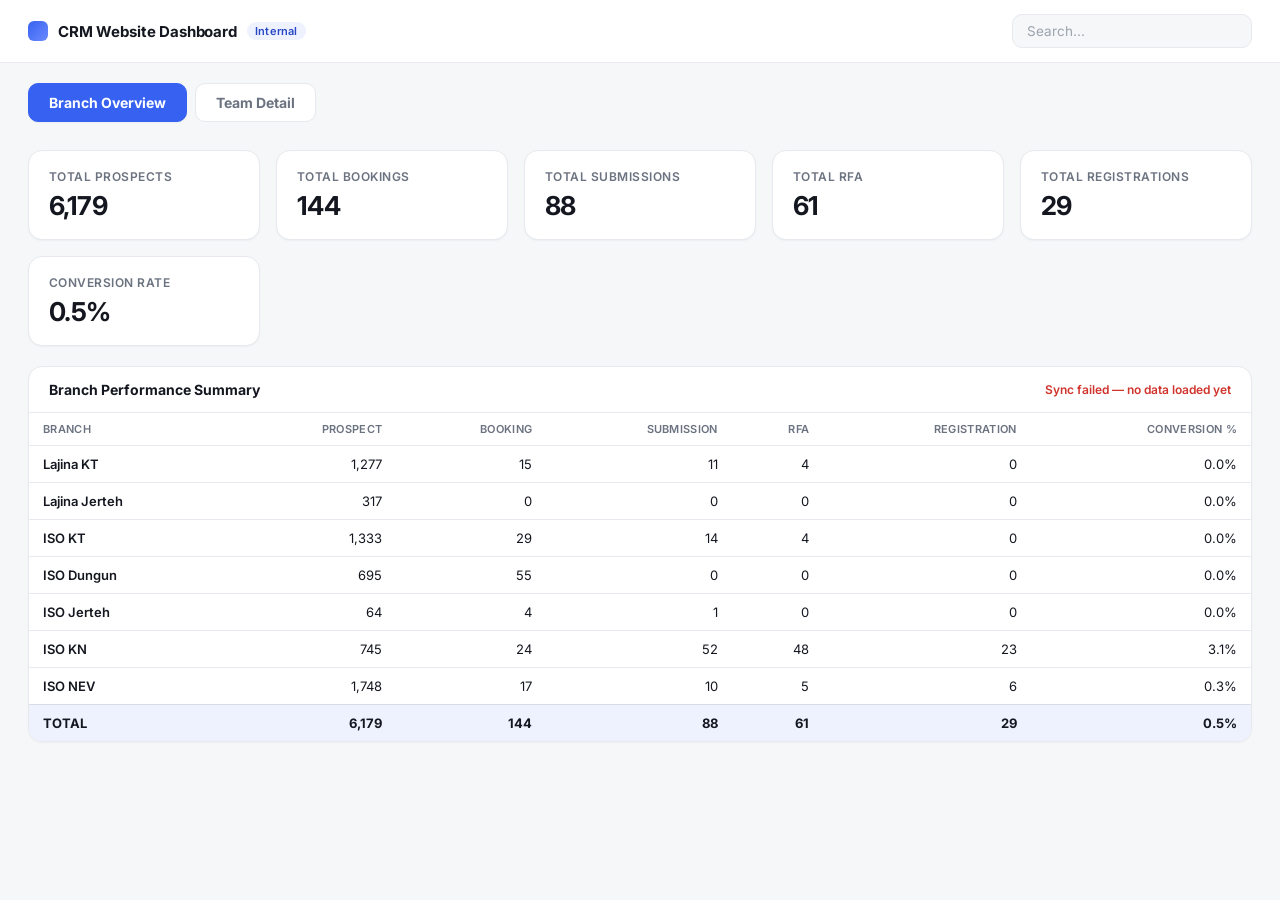
==== index.html @ 32727236 "ver 6 UI UPDATE" ====
<!DOCTYPE html>
<html lang="en">
<head>
  <meta charset="UTF-8" />
  <meta name="viewport" content="width=device-width, initial-scale=1.0" />
  <title>CRM Website Dashboard</title>
  <link rel="preconnect" href="https://fonts.googleapis.com" />
  <link href="https://fonts.googleapis.com/css2?family=Inter:wght@400;500;600;700;800&display=swap" rel="stylesheet" />
  <link rel="stylesheet" href="css/styles.css" />
</head>
<body>

  <div class="app">

    <header class="topbar">
      <div class="topbar__brand">
        <span class="topbar__mark" aria-hidden="true"></span>
        <span class="topbar__title">CRM Website Dashboard</span>
        <span class="topbar__badge">Internal</span>
      </div>
      <input type="search" class="topbar__search" placeholder="Search..." aria-label="Search" />
    </header>

    <input type="radio" name="section" id="section-overview" class="section-radio" checked />
    <input type="radio" name="section" id="section-detail" class="section-radio" />

    <nav class="primary-tabs">
      <label for="section-overview" class="primary-tab">Branch Overview</label>
      <label for="section-detail" class="primary-tab">Team Detail</label>
    </nav>

    <main id="view-overview" class="app__body primary-panel">
      
      <section class="kpi-row kpi-row--six" aria-label="Branch summary metrics">
        
        <div class="kpi-card">
          <span class="kpi-card__label">Total Prospects</span>
          <span class="kpi-card__value" id="kpi-prospect">6,179</span>
        </div>
        <div class="kpi-card">
          <span class="kpi-card__label">Total Bookings</span>
          <span class="kpi-card__value" id="kpi-booking">144</span>
        </div>
        <div class="kpi-card">
          <span class="kpi-card__label">Total Submissions</span>
          <span class="kpi-card__value" id="kpi-submission">88</span>
        </div>
        <div class="kpi-card">
          <span class="kpi-card__label">Total RFA</span>
          <span class="kpi-card__value" id="kpi-rfa">61</span>
        </div>
        <div class="kpi-card">
          <span class="kpi-card__label">Total Registrations</span>
          <span class="kpi-card__value" id="kpi-registration">29</span>
        </div>
        <div class="kpi-card">
          <span class="kpi-card__label">Conversion Rate</span>
          <span class="kpi-card__value" id="kpi-conversion">0.5%</span>
        </div>

      </section>

      <section class="table-card" aria-label="Branch performance summary">
        <div class="table-card__header table-card__header--static">
          <span class="table-card__title">Branch Performance Summary</span>
          <span class="sync-status" id="sync-status">Live snapshot</span>
        </div>
        <div class="table-scroll">
          <table class="perf-table">
            <thead>
              <tr>
                <th class="col-name">Branch</th>
                <th class="num">Prospect</th>
                <th class="num">Booking</th>
                <th class="num">Submission</th>
                <th class="num">RFA</th>
                <th class="num">Registration</th>
                <th class="num">Conversion %</th>
              </tr>
            </thead>
            <tbody id="branch-rows"><tr><td class="cell-name">Lajina KT</td><td class="num">1,277</td><td class="num">15</td><td class="num">11</td><td class="num">4</td><td class="num">0</td><td class="num">0.0%</td></tr><tr><td class="cell-name">Lajina Jerteh</td><td class="num">317</td><td class="num">0</td><td class="num">0</td><td class="num">0</td><td class="num">0</td><td class="num">0.0%</td></tr><tr><td class="cell-name">ISO KT</td><td class="num">1,333</td><td class="num">29</td><td class="num">14</td><td class="num">4</td><td class="num">0</td><td class="num">0.0%</td></tr><tr><td class="cell-name">ISO Dungun</td><td class="num">695</td><td class="num">55</td><td class="num">0</td><td class="num">0</td><td class="num">0</td><td class="num">0.0%</td></tr><tr><td class="cell-name">ISO Jerteh</td><td class="num">64</td><td class="num">4</td><td class="num">1</td><td class="num">0</td><td class="num">0</td><td class="num">0.0%</td></tr><tr><td class="cell-name">ISO KN</td><td class="num">745</td><td class="num">24</td><td class="num">52</td><td class="num">48</td><td class="num">23</td><td class="num">3.1%</td></tr><tr><td class="cell-name">ISO NEV</td><td class="num">1,748</td><td class="num">17</td><td class="num">10</td><td class="num">5</td><td class="num">6</td><td class="num">0.3%</td></tr></tbody>
            <tfoot id="branch-total"><tr class="row--total"><td class="cell-name">TOTAL</td><td class="num">6,179</td><td class="num">144</td><td class="num">88</td><td class="num">61</td><td class="num">29</td><td class="num">0.5%</td></tr></tfoot>
          </table>
        </div>
      </section>

    </main>

    <main id="view-detail" class="app__body primary-panel">
      
      <section class="table-card" aria-label="Team performance breakdown">
        <input type="checkbox" id="breakdown-toggle" class="breakdown-toggle" />
        <input type="radio" name="team" id="tab-dungun" class="tab-radio" checked /><input type="radio" name="team" id="tab-kn" class="tab-radio" /><input type="radio" name="team" id="tab-jt" class="tab-radio" /><input type="radio" name="team" id="tab-jk" class="tab-radio" /><input type="radio" name="team" id="tab-nev" class="tab-radio" />

        <div class="table-card__header">
          <div class="tab-bar" role="tablist">
            <label for="tab-dungun" class="tab-label">ISO Dungun</label><label for="tab-kn" class="tab-label">ISO KN</label><label for="tab-jt" class="tab-label">ISO JT</label><label for="tab-jk" class="tab-label">ISO JK</label><label for="tab-nev" class="tab-label">ISO NEV</label>
          </div>
          <label for="breakdown-toggle" class="breakdown-toggle-label">
            <span class="breakdown-toggle-switch" aria-hidden="true"></span>
            Show channel breakdown
          </label>
        </div>

        <div class="tab-panels">
          
      <section id="panel-dungun" class="tab-panel">
        <div class="table-scroll">
          <table class="perf-table">
            <thead>
              <tr class="perf-table__group-row">
                <th colspan="14"></th>
                <th colspan="5" class="detail-col detail-col-group">On Ground Breakdown</th><th colspan="6" class="detail-col detail-col-group">Online Activities Breakdown</th><th colspan="7" class="detail-col detail-col-group">Live Session Breakdown</th><th colspan="7" class="detail-col detail-col-group">Prospect Breakdown</th><th colspan="7" class="detail-col detail-col-group">Booking Breakdown</th><th colspan="7" class="detail-col detail-col-group">Submission Breakdown</th><th colspan="7" class="detail-col detail-col-group">Register Breakdown</th>
              </tr>
              <tr>
                <th rowspan="2" class="col-name">SA Name</th><th rowspan="2" class="num">Tagging</th><th rowspan="2" class="num">Grade</th><th rowspan="2" class="num">YOS</th><th rowspan="2" class="num">On Ground</th><th rowspan="2" class="num">Online</th><th rowspan="2" class="num">Live Session</th><th rowspan="2" class="num">Prospect MTD</th><th rowspan="2" class="num">Booking MTD</th><th rowspan="2" class="num">Booking %</th><th rowspan="2" class="num">Submission MTD</th><th rowspan="2" class="num">Submission %</th><th rowspan="2" class="num">Register MTD</th><th rowspan="2" class="num">Register %</th>
                <th class="num detail-col">HIT &amp; RUN</th><th class="num detail-col">CANVASSING</th><th class="num detail-col">ROADSHOW</th><th class="num detail-col">LOCALIZATION</th><th class="num detail-col">WALK IN</th><th class="num detail-col">SAGA</th><th class="num detail-col">PERS.</th><th class="num detail-col">S70</th><th class="num detail-col">X50</th><th class="num detail-col">X70</th><th class="num detail-col">X90</th><th class="num detail-col">SAGA</th><th class="num detail-col">PERS.</th><th class="num detail-col">S70</th><th class="num detail-col">X50</th><th class="num detail-col">X70</th><th class="num detail-col">X90</th><th class="num detail-col">BOOSTING</th><th class="num detail-col">SAGA</th><th class="num detail-col">PERS.</th><th class="num detail-col">S70</th><th class="num detail-col">X50</th><th class="num detail-col">X70</th><th class="num detail-col">X90</th><th class="num detail-col">E.MAS</th><th class="num detail-col">SAGA</th><th class="num detail-col">PERS.</th><th class="num detail-col">S70</th><th class="num detail-col">X50</th><th class="num detail-col">X70</th><th class="num detail-col">X90</th><th class="num detail-col">E.MAS</th><th class="num detail-col">SAGA</th><th class="num detail-col">PERS.</th><th class="num detail-col">S70</th><th class="num detail-col">X50</th><th class="num detail-col">X70</th><th class="num detail-col">X90</th><th class="num detail-col">E.MAS</th><th class="num detail-col">SAGA</th><th class="num detail-col">PERS.</th><th class="num detail-col">S70</th><th class="num detail-col">X50</th><th class="num detail-col">X70</th><th class="num detail-col">X90</th><th class="num detail-col">E.MAS</th>
              </tr>
            </thead>
            <tbody id="rows-dungun"><tr><td class="cell-name">TAHA</td><td><span class="badge badge--yes">Y</span></td><td>A</td><td>6 YR</td><td class="num">4</td><td class="num">0</td><td class="num">0</td><td class="num">45</td><td class="num">13</td><td class="num">28.9%</td><td class="num">7</td><td class="num">53.8%</td><td class="num">4</td><td class="num">–</td><td class="num detail-col">0</td><td class="num detail-col">0</td><td class="num detail-col">4</td><td class="num detail-col">0</td><td class="num detail-col">0</td><td class="num detail-col">0</td><td class="num detail-col">0</td><td class="num detail-col">0</td><td class="num detail-col">0</td><td class="num detail-col">0</td><td class="num detail-col">0</td><td class="num detail-col">0</td><td class="num detail-col">0</td><td class="num detail-col">0</td><td class="num detail-col">0</td><td class="num detail-col">0</td><td class="num detail-col">0</td><td class="num detail-col">0</td><td class="num detail-col">27</td><td class="num detail-col">1</td><td class="num detail-col">12</td><td class="num detail-col">5</td><td class="num detail-col">0</td><td class="num detail-col">0</td><td class="num detail-col">0</td><td class="num detail-col">11</td><td class="num detail-col">0</td><td class="num detail-col">1</td><td class="num detail-col">1</td><td class="num detail-col">0</td><td class="num detail-col">0</td><td class="num detail-col">0</td><td class="num detail-col">5</td><td class="num detail-col">0</td><td class="num detail-col">1</td><td class="num detail-col">0</td><td class="num detail-col">1</td><td class="num detail-col">0</td><td class="num detail-col">0</td><td class="num detail-col">3</td><td class="num detail-col">0</td><td class="num detail-col">0</td><td class="num detail-col">0</td><td class="num detail-col">1</td><td class="num detail-col">0</td><td class="num detail-col">0</td></tr><tr><td class="cell-name">ZUL</td><td><span class="badge badge--yes">Y</span></td><td>A</td><td>3 YR</td><td class="num">5</td><td class="num">0</td><td class="num">2</td><td class="num">30</td><td class="num">1</td><td class="num">3.3%</td><td class="num">0</td><td class="num">0.0%</td><td class="num">0</td><td class="num">–</td><td class="num detail-col">0</td><td class="num detail-col">0</td><td class="num detail-col">4</td><td class="num detail-col">0</td><td class="num detail-col">1</td><td class="num detail-col">2</td><td class="num detail-col">0</td><td class="num detail-col">0</td><td class="num detail-col">0</td><td class="num detail-col">0</td><td class="num detail-col">0</td><td class="num detail-col">2</td><td class="num detail-col">0</td><td class="num detail-col">0</td><td class="num detail-col">0</td><td class="num detail-col">0</td><td class="num detail-col">0</td><td class="num detail-col">0</td><td class="num detail-col">18</td><td class="num detail-col">2</td><td class="num detail-col">5</td><td class="num detail-col">0</td><td class="num detail-col">2</td><td class="num detail-col">0</td><td class="num detail-col">3</td><td class="num detail-col">1</td><td class="num detail-col">0</td><td class="num detail-col">0</td><td class="num detail-col">0</td><td class="num detail-col">0</td><td class="num detail-col">0</td><td class="num detail-col">0</td><td class="num detail-col">0</td><td class="num detail-col">0</td><td class="num detail-col">0</td><td class="num detail-col">0</td><td class="num detail-col">0</td><td class="num detail-col">0</td><td class="num detail-col">0</td><td class="num detail-col">0</td><td class="num detail-col">0</td><td class="num detail-col">0</td><td class="num detail-col">0</td><td class="num detail-col">0</td><td class="num detail-col">0</td><td class="num detail-col">0</td></tr><tr><td class="cell-name">AMIR</td><td><span class="badge badge--yes">Y</span></td><td>A</td><td>5 YR</td><td class="num">1</td><td class="num">2</td><td class="num">6</td><td class="num">62</td><td class="num">8</td><td class="num">12.9%</td><td class="num">4</td><td class="num">50.0%</td><td class="num">0</td><td class="num">–</td><td class="num detail-col">0</td><td class="num detail-col">0</td><td class="num detail-col">1</td><td class="num detail-col">0</td><td class="num detail-col">0</td><td class="num detail-col">12</td><td class="num detail-col">0</td><td class="num detail-col">0</td><td class="num detail-col">2</td><td class="num detail-col">0</td><td class="num detail-col">0</td><td class="num detail-col">6</td><td class="num detail-col">0</td><td class="num detail-col">0</td><td class="num detail-col">0</td><td class="num detail-col">0</td><td class="num detail-col">0</td><td class="num detail-col">0</td><td class="num detail-col">54</td><td class="num detail-col">0</td><td class="num detail-col">4</td><td class="num detail-col">4</td><td class="num detail-col">0</td><td class="num detail-col">0</td><td class="num detail-col">0</td><td class="num detail-col">8</td><td class="num detail-col">0</td><td class="num detail-col">0</td><td class="num detail-col">0</td><td class="num detail-col">0</td><td class="num detail-col">0</td><td class="num detail-col">0</td><td class="num detail-col">4</td><td class="num detail-col">0</td><td class="num detail-col">0</td><td class="num detail-col">0</td><td class="num detail-col">0</td><td class="num detail-col">0</td><td class="num detail-col">0</td><td class="num detail-col">0</td><td class="num detail-col">0</td><td class="num detail-col">0</td><td class="num detail-col">0</td><td class="num detail-col">0</td><td class="num detail-col">0</td><td class="num detail-col">0</td></tr><tr><td class="cell-name">SYAHIRAH</td><td><span class="badge badge--yes">Y</span></td><td>B</td><td>5 YR</td><td class="num">0</td><td class="num">0</td><td class="num">0</td><td class="num">0</td><td class="num">0</td><td class="num">–</td><td class="num">0</td><td class="num">–</td><td class="num">0</td><td class="num">–</td><td class="num detail-col">0</td><td class="num detail-col">0</td><td class="num detail-col">0</td><td class="num detail-col">0</td><td class="num detail-col">0</td><td class="num detail-col">0</td><td class="num detail-col">0</td><td class="num detail-col">0</td><td class="num detail-col">0</td><td class="num detail-col">0</td><td class="num detail-col">0</td><td class="num detail-col">0</td><td class="num detail-col">0</td><td class="num detail-col">0</td><td class="num detail-col">0</td><td class="num detail-col">0</td><td class="num detail-col">0</td><td class="num detail-col">0</td><td class="num detail-col">0</td><td class="num detail-col">0</td><td class="num detail-col">0</td><td class="num detail-col">0</td><td class="num detail-col">0</td><td class="num detail-col">0</td><td class="num detail-col">0</td><td class="num detail-col">0</td><td class="num detail-col">0</td><td class="num detail-col">0</td><td class="num detail-col">0</td><td class="num detail-col">0</td><td class="num detail-col">0</td><td class="num detail-col">0</td><td class="num detail-col">0</td><td class="num detail-col">0</td><td class="num detail-col">0</td><td class="num detail-col">0</td><td class="num detail-col">0</td><td class="num detail-col">0</td><td class="num detail-col">0</td><td class="num detail-col">0</td><td class="num detail-col">0</td><td class="num detail-col">0</td><td class="num detail-col">0</td><td class="num detail-col">0</td><td class="num detail-col">0</td><td class="num detail-col">0</td></tr><tr><td class="cell-name">AIN</td><td><span class="badge badge--yes">Y</span></td><td>A</td><td>5 YR</td><td class="num">13</td><td class="num">5</td><td class="num">1</td><td class="num">29</td><td class="num">3</td><td class="num">10.3%</td><td class="num">0</td><td class="num">0.0%</td><td class="num">0</td><td class="num">–</td><td class="num detail-col">0</td><td class="num detail-col">0</td><td class="num detail-col">5</td><td class="num detail-col">0</td><td class="num detail-col">8</td><td class="num detail-col">1</td><td class="num detail-col">0</td><td class="num detail-col">2</td><td class="num detail-col">1</td><td class="num detail-col">2</td><td class="num detail-col">0</td><td class="num detail-col">1</td><td class="num detail-col">0</td><td class="num detail-col">0</td><td class="num detail-col">0</td><td class="num detail-col">0</td><td class="num detail-col">0</td><td class="num detail-col">0</td><td class="num detail-col">24</td><td class="num detail-col">0</td><td class="num detail-col">2</td><td class="num detail-col">1</td><td class="num detail-col">1</td><td class="num detail-col">0</td><td class="num detail-col">1</td><td class="num detail-col">2</td><td class="num detail-col">0</td><td class="num detail-col">0</td><td class="num detail-col">0</td><td class="num detail-col">0</td><td class="num detail-col">0</td><td class="num detail-col">1</td><td class="num detail-col">0</td><td class="num detail-col">0</td><td class="num detail-col">0</td><td class="num detail-col">0</td><td class="num detail-col">0</td><td class="num detail-col">0</td><td class="num detail-col">0</td><td class="num detail-col">0</td><td class="num detail-col">0</td><td class="num detail-col">0</td><td class="num detail-col">0</td><td class="num detail-col">0</td><td class="num detail-col">0</td><td class="num detail-col">0</td></tr><tr><td class="cell-name">FARAH</td><td><span class="badge badge--yes">Y</span></td><td>A</td><td>2 YR</td><td class="num">12</td><td class="num">3</td><td class="num">3</td><td class="num">53</td><td class="num">2</td><td class="num">3.8%</td><td class="num">3</td><td class="num">150.0%</td><td class="num">1</td><td class="num">–</td><td class="num detail-col">0</td><td class="num detail-col">0</td><td class="num detail-col">4</td><td class="num detail-col">0</td><td class="num detail-col">8</td><td class="num detail-col">1</td><td class="num detail-col">0</td><td class="num detail-col">1</td><td class="num detail-col">2</td><td class="num detail-col">0</td><td class="num detail-col">0</td><td class="num detail-col">2</td><td class="num detail-col">0</td><td class="num detail-col">0</td><td class="num detail-col">1</td><td class="num detail-col">0</td><td class="num detail-col">0</td><td class="num detail-col">0</td><td class="num detail-col">40</td><td class="num detail-col">6</td><td class="num detail-col">5</td><td class="num detail-col">1</td><td class="num detail-col">0</td><td class="num detail-col">0</td><td class="num detail-col">1</td><td class="num detail-col">2</td><td class="num detail-col">0</td><td class="num detail-col">0</td><td class="num detail-col">0</td><td class="num detail-col">0</td><td class="num detail-col">0</td><td class="num detail-col">0</td><td class="num detail-col">3</td><td class="num detail-col">0</td><td class="num detail-col">0</td><td class="num detail-col">0</td><td class="num detail-col">0</td><td class="num detail-col">0</td><td class="num detail-col">0</td><td class="num detail-col">0</td><td class="num detail-col">0</td><td class="num detail-col">0</td><td class="num detail-col">0</td><td class="num detail-col">1</td><td class="num detail-col">0</td><td class="num detail-col">0</td></tr><tr><td class="cell-name">AMIRA</td><td><span class="badge badge--yes">Y</span></td><td>A</td><td>2 YR</td><td class="num">20</td><td class="num">0</td><td class="num">1</td><td class="num">30</td><td class="num">6</td><td class="num">20.0%</td><td class="num">0</td><td class="num">0.0%</td><td class="num">0</td><td class="num">–</td><td class="num detail-col">0</td><td class="num detail-col">0</td><td class="num detail-col">4</td><td class="num detail-col">0</td><td class="num detail-col">16</td><td class="num detail-col">0</td><td class="num detail-col">0</td><td class="num detail-col">0</td><td class="num detail-col">0</td><td class="num detail-col">0</td><td class="num detail-col">0</td><td class="num detail-col">1</td><td class="num detail-col">0</td><td class="num detail-col">0</td><td class="num detail-col">0</td><td class="num detail-col">0</td><td class="num detail-col">0</td><td class="num detail-col">0</td><td class="num detail-col">17</td><td class="num detail-col">5</td><td class="num detail-col">3</td><td class="num detail-col">4</td><td class="num detail-col">0</td><td class="num detail-col">0</td><td class="num detail-col">1</td><td class="num detail-col">6</td><td class="num detail-col">0</td><td class="num detail-col">0</td><td class="num detail-col">0</td><td class="num detail-col">0</td><td class="num detail-col">0</td><td class="num detail-col">0</td><td class="num detail-col">0</td><td class="num detail-col">0</td><td class="num detail-col">0</td><td class="num detail-col">0</td><td class="num detail-col">0</td><td class="num detail-col">0</td><td class="num detail-col">0</td><td class="num detail-col">0</td><td class="num detail-col">0</td><td class="num detail-col">0</td><td class="num detail-col">0</td><td class="num detail-col">0</td><td class="num detail-col">0</td><td class="num detail-col">0</td></tr><tr><td class="cell-name">ATIKAH</td><td><span class="badge badge--yes">Y</span></td><td>B</td><td>5 YR</td><td class="num">7</td><td class="num">5</td><td class="num">1</td><td class="num">24</td><td class="num">3</td><td class="num">12.5%</td><td class="num">1</td><td class="num">33.3%</td><td class="num">0</td><td class="num">–</td><td class="num detail-col">0</td><td class="num detail-col">0</td><td class="num detail-col">7</td><td class="num detail-col">0</td><td class="num detail-col">0</td><td class="num detail-col">4</td><td class="num detail-col">0</td><td class="num detail-col">0</td><td class="num detail-col">5</td><td class="num detail-col">0</td><td class="num detail-col">0</td><td class="num detail-col">1</td><td class="num detail-col">0</td><td class="num detail-col">0</td><td class="num detail-col">0</td><td class="num detail-col">0</td><td class="num detail-col">0</td><td class="num detail-col">0</td><td class="num detail-col">16</td><td class="num detail-col">1</td><td class="num detail-col">5</td><td class="num detail-col">0</td><td class="num detail-col">1</td><td class="num detail-col">0</td><td class="num detail-col">1</td><td class="num detail-col">1</td><td class="num detail-col">0</td><td class="num detail-col">2</td><td class="num detail-col">0</td><td class="num detail-col">0</td><td class="num detail-col">0</td><td class="num detail-col">0</td><td class="num detail-col">1</td><td class="num detail-col">0</td><td class="num detail-col">0</td><td class="num detail-col">0</td><td class="num detail-col">0</td><td class="num detail-col">0</td><td class="num detail-col">0</td><td class="num detail-col">0</td><td class="num detail-col">0</td><td class="num detail-col">0</td><td class="num detail-col">0</td><td class="num detail-col">0</td><td class="num detail-col">0</td><td class="num detail-col">0</td></tr><tr><td class="cell-name">NIEYA</td><td><span class="badge badge--no">N</span></td><td>A</td><td>3 YR</td><td class="num">15</td><td class="num">3</td><td class="num">1</td><td class="num">19</td><td class="num">1</td><td class="num">5.3%</td><td class="num">1</td><td class="num">100.0%</td><td class="num">2</td><td class="num">–</td><td class="num detail-col">0</td><td class="num detail-col">0</td><td class="num detail-col">4</td><td class="num detail-col">0</td><td class="num detail-col">11</td><td class="num detail-col">2</td><td class="num detail-col">0</td><td class="num detail-col">1</td><td class="num detail-col">2</td><td class="num detail-col">0</td><td class="num detail-col">0</td><td class="num detail-col">1</td><td class="num detail-col">0</td><td class="num detail-col">0</td><td class="num detail-col">0</td><td class="num detail-col">0</td><td class="num detail-col">0</td><td class="num detail-col">0</td><td class="num detail-col">16</td><td class="num detail-col">3</td><td class="num detail-col">0</td><td class="num detail-col">0</td><td class="num detail-col">0</td><td class="num detail-col">0</td><td class="num detail-col">0</td><td class="num detail-col">1</td><td class="num detail-col">0</td><td class="num detail-col">0</td><td class="num detail-col">0</td><td class="num detail-col">0</td><td class="num detail-col">0</td><td class="num detail-col">0</td><td class="num detail-col">1</td><td class="num detail-col">0</td><td class="num detail-col">0</td><td class="num detail-col">0</td><td class="num detail-col">0</td><td class="num detail-col">0</td><td class="num detail-col">0</td><td class="num detail-col">1</td><td class="num detail-col">0</td><td class="num detail-col">1</td><td class="num detail-col">0</td><td class="num detail-col">0</td><td class="num detail-col">0</td><td class="num detail-col">0</td></tr><tr><td class="cell-name">AZUWA</td><td><span class="badge badge--yes">Y</span></td><td>B</td><td>5 YR</td><td class="num">10</td><td class="num">4</td><td class="num">1</td><td class="num">44</td><td class="num">1</td><td class="num">2.3%</td><td class="num">1</td><td class="num">100.0%</td><td class="num">0</td><td class="num">–</td><td class="num detail-col">0</td><td class="num detail-col">0</td><td class="num detail-col">6</td><td class="num detail-col">0</td><td class="num detail-col">4</td><td class="num detail-col">1</td><td class="num detail-col">0</td><td class="num detail-col">2</td><td class="num detail-col">2</td><td class="num detail-col">0</td><td class="num detail-col">0</td><td class="num detail-col">1</td><td class="num detail-col">0</td><td class="num detail-col">0</td><td class="num detail-col">0</td><td class="num detail-col">0</td><td class="num detail-col">0</td><td class="num detail-col">0</td><td class="num detail-col">22</td><td class="num detail-col">4</td><td class="num detail-col">5</td><td class="num detail-col">2</td><td class="num detail-col">1</td><td class="num detail-col">3</td><td class="num detail-col">7</td><td class="num detail-col">0</td><td class="num detail-col">1</td><td class="num detail-col">0</td><td class="num detail-col">0</td><td class="num detail-col">0</td><td class="num detail-col">0</td><td class="num detail-col">0</td><td class="num detail-col">0</td><td class="num detail-col">1</td><td class="num detail-col">0</td><td class="num detail-col">0</td><td class="num detail-col">0</td><td class="num detail-col">0</td><td class="num detail-col">0</td><td class="num detail-col">0</td><td class="num detail-col">0</td><td class="num detail-col">0</td><td class="num detail-col">0</td><td class="num detail-col">0</td><td class="num detail-col">0</td><td class="num detail-col">0</td></tr><tr><td class="cell-name">HALIM</td><td><span class="badge badge--yes">Y</span></td><td>B</td><td>2 YR</td><td class="num">5</td><td class="num">6</td><td class="num">1</td><td class="num">16</td><td class="num">1</td><td class="num">6.2%</td><td class="num">1</td><td class="num">100.0%</td><td class="num">0</td><td class="num">–</td><td class="num detail-col">0</td><td class="num detail-col">0</td><td class="num detail-col">5</td><td class="num detail-col">0</td><td class="num detail-col">0</td><td class="num detail-col">2</td><td class="num detail-col">0</td><td class="num detail-col">1</td><td class="num detail-col">5</td><td class="num detail-col">0</td><td class="num detail-col">0</td><td class="num detail-col">1</td><td class="num detail-col">0</td><td class="num detail-col">0</td><td class="num detail-col">0</td><td class="num detail-col">0</td><td class="num detail-col">0</td><td class="num detail-col">0</td><td class="num detail-col">8</td><td class="num detail-col">0</td><td class="num detail-col">2</td><td class="num detail-col">1</td><td class="num detail-col">0</td><td class="num detail-col">1</td><td class="num detail-col">4</td><td class="num detail-col">1</td><td class="num detail-col">0</td><td class="num detail-col">0</td><td class="num detail-col">0</td><td class="num detail-col">0</td><td class="num detail-col">0</td><td class="num detail-col">0</td><td class="num detail-col">1</td><td class="num detail-col">0</td><td class="num detail-col">0</td><td class="num detail-col">0</td><td class="num detail-col">0</td><td class="num detail-col">0</td><td class="num detail-col">0</td><td class="num detail-col">0</td><td class="num detail-col">0</td><td class="num detail-col">0</td><td class="num detail-col">0</td><td class="num detail-col">0</td><td class="num detail-col">0</td><td class="num detail-col">0</td></tr><tr><td class="cell-name">BASEL</td><td><span class="badge badge--no">N</span></td><td>B</td><td>2W</td><td class="num">5</td><td class="num">0</td><td class="num">0</td><td class="num">44</td><td class="num">3</td><td class="num">6.8%</td><td class="num">0</td><td class="num">0.0%</td><td class="num">0</td><td class="num">–</td><td class="num detail-col">0</td><td class="num detail-col">1</td><td class="num detail-col">4</td><td class="num detail-col">0</td><td class="num detail-col">0</td><td class="num detail-col">0</td><td class="num detail-col">0</td><td class="num detail-col">0</td><td class="num detail-col">0</td><td class="num detail-col">0</td><td class="num detail-col">0</td><td class="num detail-col">0</td><td class="num detail-col">0</td><td class="num detail-col">0</td><td class="num detail-col">0</td><td class="num detail-col">0</td><td class="num detail-col">0</td><td class="num detail-col">0</td><td class="num detail-col">27</td><td class="num detail-col">0</td><td class="num detail-col">5</td><td class="num detail-col">9</td><td class="num detail-col">0</td><td class="num detail-col">0</td><td class="num detail-col">3</td><td class="num detail-col">2</td><td class="num detail-col">0</td><td class="num detail-col">0</td><td class="num detail-col">1</td><td class="num detail-col">0</td><td class="num detail-col">0</td><td class="num detail-col">0</td><td class="num detail-col">0</td><td class="num detail-col">0</td><td class="num detail-col">0</td><td class="num detail-col">0</td><td class="num detail-col">0</td><td class="num detail-col">0</td><td class="num detail-col">0</td><td class="num detail-col">0</td><td class="num detail-col">0</td><td class="num detail-col">0</td><td class="num detail-col">0</td><td class="num detail-col">0</td><td class="num detail-col">0</td><td class="num detail-col">0</td></tr><tr><td class="cell-name">NAZMI</td><td><span class="badge badge--no">N</span></td><td>–</td><td>1M</td><td class="num">0</td><td class="num">0</td><td class="num">0</td><td class="num">10</td><td class="num">3</td><td class="num">30.0%</td><td class="num">0</td><td class="num">0.0%</td><td class="num">0</td><td class="num">–</td><td class="num detail-col">0</td><td class="num detail-col">0</td><td class="num detail-col">4</td><td class="num detail-col">0</td><td class="num detail-col">0</td><td class="num detail-col">0</td><td class="num detail-col">0</td><td class="num detail-col">0</td><td class="num detail-col">0</td><td class="num detail-col">0</td><td class="num detail-col">0</td><td class="num detail-col">0</td><td class="num detail-col">0</td><td class="num detail-col">0</td><td class="num detail-col">0</td><td class="num detail-col">0</td><td class="num detail-col">0</td><td class="num detail-col">0</td><td class="num detail-col">6</td><td class="num detail-col">0</td><td class="num detail-col">0</td><td class="num detail-col">1</td><td class="num detail-col">0</td><td class="num detail-col">3</td><td class="num detail-col">0</td><td class="num detail-col">2</td><td class="num detail-col">0</td><td class="num detail-col">0</td><td class="num detail-col">0</td><td class="num detail-col">0</td><td class="num detail-col">1</td><td class="num detail-col">0</td><td class="num detail-col">0</td><td class="num detail-col">0</td><td class="num detail-col">0</td><td class="num detail-col">0</td><td class="num detail-col">0</td><td class="num detail-col">0</td><td class="num detail-col">0</td><td class="num detail-col">0</td><td class="num detail-col">0</td><td class="num detail-col">0</td><td class="num detail-col">0</td><td class="num detail-col">0</td><td class="num detail-col">0</td><td class="num detail-col">0</td></tr><tr><td class="cell-name">LUQMAN</td><td><span class="badge badge--no">N</span></td><td>B</td><td>1M</td><td class="num">15</td><td class="num">4</td><td class="num">0</td><td class="num">9</td><td class="num">0</td><td class="num">0.0%</td><td class="num">0</td><td class="num">–</td><td class="num">0</td><td class="num">–</td><td class="num detail-col">2</td><td class="num detail-col">5</td><td class="num detail-col">8</td><td class="num detail-col">0</td><td class="num detail-col">0</td><td class="num detail-col">3</td><td class="num detail-col">0</td><td class="num detail-col">2</td><td class="num detail-col">2</td><td class="num detail-col">0</td><td class="num detail-col">0</td><td class="num detail-col">0</td><td class="num detail-col">0</td><td class="num detail-col">0</td><td class="num detail-col">0</td><td class="num detail-col">0</td><td class="num detail-col">0</td><td class="num detail-col">0</td><td class="num detail-col">4</td><td class="num detail-col">0</td><td class="num detail-col">1</td><td class="num detail-col">0</td><td class="num detail-col">0</td><td class="num detail-col">0</td><td class="num detail-col">4</td><td class="num detail-col">0</td><td class="num detail-col">0</td><td class="num detail-col">0</td><td class="num detail-col">0</td><td class="num detail-col">0</td><td class="num detail-col">0</td><td class="num detail-col">0</td><td class="num detail-col">0</td><td class="num detail-col">0</td><td class="num detail-col">0</td><td class="num detail-col">0</td><td class="num detail-col">0</td><td class="num detail-col">0</td><td class="num detail-col">0</td><td class="num detail-col">0</td><td class="num detail-col">0</td><td class="num detail-col">0</td><td class="num detail-col">0</td><td class="num detail-col">0</td><td class="num detail-col">0</td><td class="num detail-col">0</td></tr><tr><td class="cell-name">HIDAYAT (R)</td><td><span class="badge badge--no">N</span></td><td>–</td><td>1W</td><td class="num">0</td><td class="num">0</td><td class="num">0</td><td class="num">6</td><td class="num">0</td><td class="num">0.0%</td><td class="num">0</td><td class="num">–</td><td class="num">0</td><td class="num">–</td><td class="num detail-col">0</td><td class="num detail-col">0</td><td class="num detail-col">0</td><td class="num detail-col">0</td><td class="num detail-col">0</td><td class="num detail-col">0</td><td class="num detail-col">0</td><td class="num detail-col">0</td><td class="num detail-col">0</td><td class="num detail-col">0</td><td class="num detail-col">0</td><td class="num detail-col">0</td><td class="num detail-col">0</td><td class="num detail-col">0</td><td class="num detail-col">0</td><td class="num detail-col">0</td><td class="num detail-col">0</td><td class="num detail-col">0</td><td class="num detail-col">4</td><td class="num detail-col">0</td><td class="num detail-col">0</td><td class="num detail-col">2</td><td class="num detail-col">0</td><td class="num detail-col">0</td><td class="num detail-col">0</td><td class="num detail-col">0</td><td class="num detail-col">0</td><td class="num detail-col">0</td><td class="num detail-col">0</td><td class="num detail-col">0</td><td class="num detail-col">0</td><td class="num detail-col">0</td><td class="num detail-col">0</td><td class="num detail-col">0</td><td class="num detail-col">0</td><td class="num detail-col">0</td><td class="num detail-col">0</td><td class="num detail-col">0</td><td class="num detail-col">0</td><td class="num detail-col">0</td><td class="num detail-col">0</td><td class="num detail-col">0</td><td class="num detail-col">0</td><td class="num detail-col">0</td><td class="num detail-col">0</td><td class="num detail-col">0</td></tr><tr><td class="cell-name">AMMAR (R)</td><td><span class="badge badge--no">N</span></td><td>–</td><td>1W</td><td class="num">0</td><td class="num">0</td><td class="num">0</td><td class="num">4</td><td class="num">0</td><td class="num">0.0%</td><td class="num">0</td><td class="num">–</td><td class="num">0</td><td class="num">–</td><td class="num detail-col">0</td><td class="num detail-col">0</td><td class="num detail-col">0</td><td class="num detail-col">0</td><td class="num detail-col">0</td><td class="num detail-col">0</td><td class="num detail-col">0</td><td class="num detail-col">0</td><td class="num detail-col">0</td><td class="num detail-col">0</td><td class="num detail-col">0</td><td class="num detail-col">0</td><td class="num detail-col">0</td><td class="num detail-col">0</td><td class="num detail-col">0</td><td class="num detail-col">0</td><td class="num detail-col">0</td><td class="num detail-col">0</td><td class="num detail-col">3</td><td class="num detail-col">0</td><td class="num detail-col">0</td><td class="num detail-col">1</td><td class="num detail-col">0</td><td class="num detail-col">0</td><td class="num detail-col">0</td><td class="num detail-col">0</td><td class="num detail-col">0</td><td class="num detail-col">0</td><td class="num detail-col">0</td><td class="num detail-col">0</td><td class="num detail-col">0</td><td class="num detail-col">0</td><td class="num detail-col">0</td><td class="num detail-col">0</td><td class="num detail-col">0</td><td class="num detail-col">0</td><td class="num detail-col">0</td><td class="num detail-col">0</td><td class="num detail-col">0</td><td class="num detail-col">0</td><td class="num detail-col">0</td><td class="num detail-col">0</td><td class="num detail-col">0</td><td class="num detail-col">0</td><td class="num detail-col">0</td><td class="num detail-col">0</td></tr><tr><td class="cell-name">ZULKARNAIN (R)</td><td><span class="badge badge--no">N</span></td><td>–</td><td>1W</td><td class="num">0</td><td class="num">0</td><td class="num">0</td><td class="num">0</td><td class="num">0</td><td class="num">–</td><td class="num">0</td><td class="num">–</td><td class="num">0</td><td class="num">–</td><td class="num detail-col">0</td><td class="num detail-col">0</td><td class="num detail-col">0</td><td class="num detail-col">0</td><td class="num detail-col">0</td><td class="num detail-col">0</td><td class="num detail-col">0</td><td class="num detail-col">0</td><td class="num detail-col">0</td><td class="num detail-col">0</td><td class="num detail-col">0</td><td class="num detail-col">0</td><td class="num detail-col">0</td><td class="num detail-col">0</td><td class="num detail-col">0</td><td class="num detail-col">0</td><td class="num detail-col">0</td><td class="num detail-col">0</td><td class="num detail-col">0</td><td class="num detail-col">0</td><td class="num detail-col">0</td><td class="num detail-col">0</td><td class="num detail-col">0</td><td class="num detail-col">0</td><td class="num detail-col">0</td><td class="num detail-col">0</td><td class="num detail-col">0</td><td class="num detail-col">0</td><td class="num detail-col">0</td><td class="num detail-col">0</td><td class="num detail-col">0</td><td class="num detail-col">0</td><td class="num detail-col">0</td><td class="num detail-col">0</td><td class="num detail-col">0</td><td class="num detail-col">0</td><td class="num detail-col">0</td><td class="num detail-col">0</td><td class="num detail-col">0</td><td class="num detail-col">0</td><td class="num detail-col">0</td><td class="num detail-col">0</td><td class="num detail-col">0</td><td class="num detail-col">0</td><td class="num detail-col">0</td><td class="num detail-col">0</td></tr><tr><td class="cell-name">AISYA</td><td><span class="badge badge--no">N</span></td><td>B</td><td>5M</td><td class="num">2</td><td class="num">2</td><td class="num">4</td><td class="num">32</td><td class="num">0</td><td class="num">–</td><td class="num">0</td><td class="num">–</td><td class="num">0</td><td class="num">–</td><td class="num detail-col">0</td><td class="num detail-col">0</td><td class="num detail-col">2</td><td class="num detail-col">0</td><td class="num detail-col">0</td><td class="num detail-col">1</td><td class="num detail-col">0</td><td class="num detail-col">1</td><td class="num detail-col">1</td><td class="num detail-col">0</td><td class="num detail-col">0</td><td class="num detail-col">4</td><td class="num detail-col">0</td><td class="num detail-col">0</td><td class="num detail-col">0</td><td class="num detail-col">0</td><td class="num detail-col">0</td><td class="num detail-col">0</td><td class="num detail-col">26</td><td class="num detail-col">2</td><td class="num detail-col">3</td><td class="num detail-col">0</td><td class="num detail-col">0</td><td class="num detail-col">0</td><td class="num detail-col">1</td><td class="num detail-col">0</td><td class="num detail-col">0</td><td class="num detail-col">0</td><td class="num detail-col">0</td><td class="num detail-col">0</td><td class="num detail-col">0</td><td class="num detail-col">0</td><td class="num detail-col">0</td><td class="num detail-col">0</td><td class="num detail-col">0</td><td class="num detail-col">0</td><td class="num detail-col">0</td><td class="num detail-col">0</td><td class="num detail-col">0</td><td class="num detail-col">0</td><td class="num detail-col">0</td><td class="num detail-col">0</td><td class="num detail-col">0</td><td class="num detail-col">0</td><td class="num detail-col">0</td><td class="num detail-col">0</td></tr><tr><td class="cell-name">AM</td><td><span class="badge badge--no">N</span></td><td>A</td><td>5 YR</td><td class="num">5</td><td class="num">5</td><td class="num">6</td><td class="num">63</td><td class="num">0</td><td class="num">–</td><td class="num">0</td><td class="num">–</td><td class="num">0</td><td class="num">–</td><td class="num detail-col">0</td><td class="num detail-col">0</td><td class="num detail-col">4</td><td class="num detail-col">0</td><td class="num detail-col">1</td><td class="num detail-col">9</td><td class="num detail-col">0</td><td class="num detail-col">3</td><td class="num detail-col">1</td><td class="num detail-col">1</td><td class="num detail-col">0</td><td class="num detail-col">6</td><td class="num detail-col">0</td><td class="num detail-col">0</td><td class="num detail-col">0</td><td class="num detail-col">0</td><td class="num detail-col">0</td><td class="num detail-col">0</td><td class="num detail-col">51</td><td class="num detail-col">0</td><td class="num detail-col">8</td><td class="num detail-col">3</td><td class="num detail-col">0</td><td class="num detail-col">0</td><td class="num detail-col">1</td><td class="num detail-col">0</td><td class="num detail-col">0</td><td class="num detail-col">0</td><td class="num detail-col">0</td><td class="num detail-col">0</td><td class="num detail-col">0</td><td class="num detail-col">0</td><td class="num detail-col">0</td><td class="num detail-col">0</td><td class="num detail-col">0</td><td class="num detail-col">0</td><td class="num detail-col"> </td><td class="num detail-col">0</td><td class="num detail-col">0</td><td class="num detail-col">0</td><td class="num detail-col">0</td><td class="num detail-col">0</td><td class="num detail-col">0</td><td class="num detail-col">0</td><td class="num detail-col">0</td><td class="num detail-col">0</td></tr><tr><td class="cell-name">IZZAH </td><td><span class="badge badge--no">N</span></td><td>–</td><td>1M</td><td class="num">3</td><td class="num">4</td><td class="num">1</td><td class="num">13</td><td class="num">0</td><td class="num">–</td><td class="num">0</td><td class="num">–</td><td class="num">0</td><td class="num">–</td><td class="num detail-col">0</td><td class="num detail-col">0</td><td class="num detail-col">3</td><td class="num detail-col">0</td><td class="num detail-col">0</td><td class="num detail-col">0</td><td class="num detail-col">0</td><td class="num detail-col">0</td><td class="num detail-col">3</td><td class="num detail-col">1</td><td class="num detail-col">0</td><td class="num detail-col">1</td><td class="num detail-col">0</td><td class="num detail-col">0</td><td class="num detail-col">0</td><td class="num detail-col">0</td><td class="num detail-col">0</td><td class="num detail-col">0</td><td class="num detail-col">8</td><td class="num detail-col">0</td><td class="num detail-col">2</td><td class="num detail-col">3</td><td class="num detail-col">0</td><td class="num detail-col">0</td><td class="num detail-col">0</td><td class="num detail-col">0</td><td class="num detail-col">0</td><td class="num detail-col">0</td><td class="num detail-col">0</td><td class="num detail-col">0</td><td class="num detail-col">0</td><td class="num detail-col">0</td><td class="num detail-col">0</td><td class="num detail-col">0</td><td class="num detail-col">0</td><td class="num detail-col">0</td><td class="num detail-col">0</td><td class="num detail-col">0</td><td class="num detail-col">0</td><td class="num detail-col">0</td><td class="num detail-col">0</td><td class="num detail-col">0</td><td class="num detail-col">0</td><td class="num detail-col">0</td><td class="num detail-col">0</td><td class="num detail-col">0</td></tr><tr><td class="cell-name">BRYAN</td><td><span class="badge badge--no">N</span></td><td>A</td><td>2M</td><td class="num">14</td><td class="num">1</td><td class="num">1</td><td class="num">10</td><td class="num">1</td><td class="num">10.0%</td><td class="num">0</td><td class="num">0.0%</td><td class="num">0</td><td class="num">–</td><td class="num detail-col">1</td><td class="num detail-col">2</td><td class="num detail-col">9</td><td class="num detail-col">0</td><td class="num detail-col">2</td><td class="num detail-col">0</td><td class="num detail-col">0</td><td class="num detail-col">1</td><td class="num detail-col">0</td><td class="num detail-col">0</td><td class="num detail-col">0</td><td class="num detail-col">1</td><td class="num detail-col">0</td><td class="num detail-col">0</td><td class="num detail-col">1</td><td class="num detail-col">0</td><td class="num detail-col">0</td><td class="num detail-col">0</td><td class="num detail-col">1</td><td class="num detail-col">0</td><td class="num detail-col">1</td><td class="num detail-col">2</td><td class="num detail-col">0</td><td class="num detail-col">0</td><td class="num detail-col">6</td><td class="num detail-col">0</td><td class="num detail-col">0</td><td class="num detail-col">0</td><td class="num detail-col">1</td><td class="num detail-col">0</td><td class="num detail-col">0</td><td class="num detail-col">0</td><td class="num detail-col">0</td><td class="num detail-col">0</td><td class="num detail-col">0</td><td class="num detail-col">0</td><td class="num detail-col">0</td><td class="num detail-col">0</td><td class="num detail-col">0</td><td class="num detail-col">0</td><td class="num detail-col">0</td><td class="num detail-col">0</td><td class="num detail-col">0</td><td class="num detail-col">0</td><td class="num detail-col">0</td><td class="num detail-col">0</td></tr><tr><td class="cell-name">ARA</td><td><span class="badge badge--no">N</span></td><td>A</td><td>2M</td><td class="num">7</td><td class="num">4</td><td class="num">4</td><td class="num">27</td><td class="num">3</td><td class="num">11.1%</td><td class="num">1</td><td class="num">33.3%</td><td class="num">0</td><td class="num">–</td><td class="num detail-col">1</td><td class="num detail-col">1</td><td class="num detail-col">5</td><td class="num detail-col">0</td><td class="num detail-col">0</td><td class="num detail-col">1</td><td class="num detail-col">0</td><td class="num detail-col">2</td><td class="num detail-col">1</td><td class="num detail-col">1</td><td class="num detail-col">0</td><td class="num detail-col">1</td><td class="num detail-col">0</td><td class="num detail-col">2</td><td class="num detail-col">2</td><td class="num detail-col">0</td><td class="num detail-col">0</td><td class="num detail-col">0</td><td class="num detail-col">22</td><td class="num detail-col">0</td><td class="num detail-col">0</td><td class="num detail-col">0</td><td class="num detail-col">0</td><td class="num detail-col">0</td><td class="num detail-col">5</td><td class="num detail-col">2</td><td class="num detail-col">0</td><td class="num detail-col">0</td><td class="num detail-col">0</td><td class="num detail-col">0</td><td class="num detail-col">0</td><td class="num detail-col">1</td><td class="num detail-col">1</td><td class="num detail-col">0</td><td class="num detail-col">0</td><td class="num detail-col">0</td><td class="num detail-col">0</td><td class="num detail-col">0</td><td class="num detail-col">0</td><td class="num detail-col">0</td><td class="num detail-col">0</td><td class="num detail-col">0</td><td class="num detail-col">0</td><td class="num detail-col">0</td><td class="num detail-col">0</td><td class="num detail-col">0</td></tr><tr><td class="cell-name">ZAFRI</td><td><span class="badge badge--no">N</span></td><td>C</td><td>1M</td><td class="num">10</td><td class="num">0</td><td class="num">0</td><td class="num">0</td><td class="num">0</td><td class="num">–</td><td class="num">0</td><td class="num">–</td><td class="num">0</td><td class="num">–</td><td class="num detail-col">3</td><td class="num detail-col">3</td><td class="num detail-col">4</td><td class="num detail-col">0</td><td class="num detail-col">0</td><td class="num detail-col">0</td><td class="num detail-col">0</td><td class="num detail-col">0</td><td class="num detail-col">0</td><td class="num detail-col">0</td><td class="num detail-col">0</td><td class="num detail-col">0</td><td class="num detail-col">0</td><td class="num detail-col">0</td><td class="num detail-col">0</td><td class="num detail-col">0</td><td class="num detail-col">0</td><td class="num detail-col">0</td><td class="num detail-col">0</td><td class="num detail-col">0</td><td class="num detail-col">0</td><td class="num detail-col">0</td><td class="num detail-col">0</td><td class="num detail-col">0</td><td class="num detail-col">0</td><td class="num detail-col">0</td><td class="num detail-col">0</td><td class="num detail-col">0</td><td class="num detail-col">0</td><td class="num detail-col">0</td><td class="num detail-col">0</td><td class="num detail-col">0</td><td class="num detail-col">0</td><td class="num detail-col">0</td><td class="num detail-col">0</td><td class="num detail-col">0</td><td class="num detail-col">0</td><td class="num detail-col">0</td><td class="num detail-col">0</td><td class="num detail-col">0</td><td class="num detail-col">0</td><td class="num detail-col">0</td><td class="num detail-col">0</td><td class="num detail-col">0</td><td class="num detail-col">0</td><td class="num detail-col">0</td></tr><tr><td class="cell-name">TENGKU</td><td><span class="badge badge--no">N</span></td><td>B</td><td>3W</td><td class="num">0</td><td class="num">8</td><td class="num">0</td><td class="num">7</td><td class="num">0</td><td class="num">0.0%</td><td class="num">0</td><td class="num">–</td><td class="num">0</td><td class="num">–</td><td class="num detail-col">0</td><td class="num detail-col">0</td><td class="num detail-col">0</td><td class="num detail-col">0</td><td class="num detail-col">0</td><td class="num detail-col">5</td><td class="num detail-col">0</td><td class="num detail-col">3</td><td class="num detail-col">5</td><td class="num detail-col">0</td><td class="num detail-col">0</td><td class="num detail-col">3</td><td class="num detail-col">0</td><td class="num detail-col">0</td><td class="num detail-col">0</td><td class="num detail-col">0</td><td class="num detail-col">0</td><td class="num detail-col">0</td><td class="num detail-col">3</td><td class="num detail-col">0</td><td class="num detail-col">1</td><td class="num detail-col">1</td><td class="num detail-col">0</td><td class="num detail-col">0</td><td class="num detail-col">2</td><td class="num detail-col">0</td><td class="num detail-col">0</td><td class="num detail-col">0</td><td class="num detail-col">0</td><td class="num detail-col">0</td><td class="num detail-col">0</td><td class="num detail-col">0</td><td class="num detail-col">0</td><td class="num detail-col">0</td><td class="num detail-col">0</td><td class="num detail-col">0</td><td class="num detail-col">0</td><td class="num detail-col">0</td><td class="num detail-col">0</td><td class="num detail-col">0</td><td class="num detail-col">0</td><td class="num detail-col">0</td><td class="num detail-col">0</td><td class="num detail-col">0</td><td class="num detail-col">0</td><td class="num detail-col">0</td></tr><tr><td class="cell-name">JOEY</td><td><span class="badge badge--no">N</span></td><td>–</td><td>2W</td><td class="num">17</td><td class="num">6</td><td class="num">0</td><td class="num">28</td><td class="num">0</td><td class="num">0.0%</td><td class="num">0</td><td class="num">–</td><td class="num">1</td><td class="num">–</td><td class="num detail-col">7</td><td class="num detail-col">1</td><td class="num detail-col">9</td><td class="num detail-col">0</td><td class="num detail-col">0</td><td class="num detail-col">1</td><td class="num detail-col">0</td><td class="num detail-col">1</td><td class="num detail-col">3</td><td class="num detail-col">2</td><td class="num detail-col">0</td><td class="num detail-col">1</td><td class="num detail-col">0</td><td class="num detail-col">0</td><td class="num detail-col">0</td><td class="num detail-col">0</td><td class="num detail-col">0</td><td class="num detail-col">0</td><td class="num detail-col">5</td><td class="num detail-col">0</td><td class="num detail-col">7</td><td class="num detail-col">7</td><td class="num detail-col">1</td><td class="num detail-col">0</td><td class="num detail-col">8</td><td class="num detail-col">0</td><td class="num detail-col">0</td><td class="num detail-col">0</td><td class="num detail-col">0</td><td class="num detail-col">0</td><td class="num detail-col">0</td><td class="num detail-col">0</td><td class="num detail-col">0</td><td class="num detail-col">0</td><td class="num detail-col">0</td><td class="num detail-col">0</td><td class="num detail-col">0</td><td class="num detail-col">0</td><td class="num detail-col">0</td><td class="num detail-col">0</td><td class="num detail-col">0</td><td class="num detail-col">0</td><td class="num detail-col">1</td><td class="num detail-col">0</td><td class="num detail-col">0</td><td class="num detail-col">0</td></tr><tr><td class="cell-name">IMAAN</td><td><span class="badge badge--no">N</span></td><td>–</td><td>1W</td><td class="num">10</td><td class="num">1</td><td class="num">0</td><td class="num">19</td><td class="num">0</td><td class="num">0.0%</td><td class="num">0</td><td class="num">–</td><td class="num">0</td><td class="num">–</td><td class="num detail-col">4</td><td class="num detail-col">1</td><td class="num detail-col">5</td><td class="num detail-col">0</td><td class="num detail-col">0</td><td class="num detail-col">0</td><td class="num detail-col">0</td><td class="num detail-col">0</td><td class="num detail-col">1</td><td class="num detail-col">0</td><td class="num detail-col">0</td><td class="num detail-col">0</td><td class="num detail-col">0</td><td class="num detail-col">0</td><td class="num detail-col">0</td><td class="num detail-col">0</td><td class="num detail-col">0</td><td class="num detail-col">0</td><td class="num detail-col">9</td><td class="num detail-col">0</td><td class="num detail-col">4</td><td class="num detail-col">1</td><td class="num detail-col">0</td><td class="num detail-col">0</td><td class="num detail-col">5</td><td class="num detail-col">0</td><td class="num detail-col">0</td><td class="num detail-col">0</td><td class="num detail-col">0</td><td class="num detail-col">0</td><td class="num detail-col">0</td><td class="num detail-col">0</td><td class="num detail-col">0</td><td class="num detail-col">0</td><td class="num detail-col">0</td><td class="num detail-col">0</td><td class="num detail-col">0</td><td class="num detail-col">0</td><td class="num detail-col">0</td><td class="num detail-col">0</td><td class="num detail-col">0</td><td class="num detail-col">0</td><td class="num detail-col">0</td><td class="num detail-col">0</td><td class="num detail-col">0</td><td class="num detail-col">0</td></tr><tr><td class="cell-name">SARAH</td><td><span class="badge badge--no">N</span></td><td>–</td><td>1W</td><td class="num">0</td><td class="num">0</td><td class="num">0</td><td class="num">15</td><td class="num">0</td><td class="num">0.0%</td><td class="num">0</td><td class="num">–</td><td class="num">0</td><td class="num">–</td><td class="num detail-col">0</td><td class="num detail-col">0</td><td class="num detail-col">0</td><td class="num detail-col">0</td><td class="num detail-col">0</td><td class="num detail-col">0</td><td class="num detail-col">0</td><td class="num detail-col">0</td><td class="num detail-col">0</td><td class="num detail-col">0</td><td class="num detail-col">0</td><td class="num detail-col">0</td><td class="num detail-col">0</td><td class="num detail-col">0</td><td class="num detail-col">0</td><td class="num detail-col">0</td><td class="num detail-col">0</td><td class="num detail-col">0</td><td class="num detail-col">8</td><td class="num detail-col">0</td><td class="num detail-col">3</td><td class="num detail-col">1</td><td class="num detail-col">0</td><td class="num detail-col">0</td><td class="num detail-col">3</td><td class="num detail-col">0</td><td class="num detail-col">0</td><td class="num detail-col">0</td><td class="num detail-col">0</td><td class="num detail-col">0</td><td class="num detail-col">0</td><td class="num detail-col">0</td><td class="num detail-col">0</td><td class="num detail-col">0</td><td class="num detail-col">0</td><td class="num detail-col">0</td><td class="num detail-col">0</td><td class="num detail-col">0</td><td class="num detail-col">0</td><td class="num detail-col">0</td><td class="num detail-col">0</td><td class="num detail-col">0</td><td class="num detail-col">0</td><td class="num detail-col">0</td><td class="num detail-col">0</td><td class="num detail-col">0</td></tr><tr><td class="cell-name">OFFICE</td><td><span class="badge badge--muted">–</span></td><td>–</td><td>–</td><td class="num">0</td><td class="num">0</td><td class="num">0</td><td class="num">40</td><td class="num">1</td><td class="num">26.2%</td><td class="num">0</td><td class="num">–</td><td class="num">1</td><td class="num">–</td><td class="num detail-col">0</td><td class="num detail-col">0</td><td class="num detail-col">0</td><td class="num detail-col">0</td><td class="num detail-col">0</td><td class="num detail-col">0</td><td class="num detail-col">0</td><td class="num detail-col">0</td><td class="num detail-col">0</td><td class="num detail-col">0</td><td class="num detail-col">0</td><td class="num detail-col">0</td><td class="num detail-col">0</td><td class="num detail-col">0</td><td class="num detail-col">0</td><td class="num detail-col">0</td><td class="num detail-col">0</td><td class="num detail-col">0</td><td class="num detail-col">19</td><td class="num detail-col">3</td><td class="num detail-col">7</td><td class="num detail-col">5</td><td class="num detail-col">6</td><td class="num detail-col">0</td><td class="num detail-col">0</td><td class="num detail-col">1</td><td class="num detail-col">0</td><td class="num detail-col">0</td><td class="num detail-col">0</td><td class="num detail-col">0</td><td class="num detail-col">0</td><td class="num detail-col">0</td><td class="num detail-col">1</td><td class="num detail-col">0</td><td class="num detail-col">0</td><td class="num detail-col">0</td><td class="num detail-col">0</td><td class="num detail-col">0</td><td class="num detail-col">0</td><td class="num detail-col">1</td><td class="num detail-col">0</td><td class="num detail-col">0</td><td class="num detail-col">0</td><td class="num detail-col">0</td><td class="num detail-col">0</td><td class="num detail-col">0</td></tr></tbody>
            <tfoot id="total-dungun"><tr class="row--total"><td class="cell-name">TOTAL</td><td><span class="badge badge--muted">–</span></td><td>–</td><td>–</td><td class="num">133</td><td class="num">108</td><td class="num">39</td><td class="num">679</td><td class="num">50</td><td class="num">7.4%</td><td class="num">19</td><td class="num">38.0%</td><td class="num">9</td><td class="num">–</td><td class="num detail-col">18</td><td class="num detail-col">14</td><td class="num detail-col">101</td><td class="num detail-col">0</td><td class="num detail-col">51</td><td class="num detail-col">45</td><td class="num detail-col">0</td><td class="num detail-col">20</td><td class="num detail-col">36</td><td class="num detail-col">7</td><td class="num detail-col">0</td><td class="num detail-col">33</td><td class="num detail-col">0</td><td class="num detail-col">2</td><td class="num detail-col">4</td><td class="num detail-col">0</td><td class="num detail-col">0</td><td class="num detail-col">0</td><td class="num detail-col">438</td><td class="num detail-col">27</td><td class="num detail-col">85</td><td class="num detail-col">54</td><td class="num detail-col">12</td><td class="num detail-col">7</td><td class="num detail-col">56</td><td class="num detail-col">40</td><td class="num detail-col">1</td><td class="num detail-col">3</td><td class="num detail-col">3</td><td class="num detail-col">0</td><td class="num detail-col">1</td><td class="num detail-col">2</td><td class="num detail-col">17</td><td class="num detail-col">1</td><td class="num detail-col">1</td><td class="num detail-col">0</td><td class="num detail-col">1</td><td class="num detail-col">0</td><td class="num detail-col">0</td><td class="num detail-col">5</td><td class="num detail-col">0</td><td class="num detail-col">1</td><td class="num detail-col">0</td><td class="num detail-col">2</td><td class="num detail-col">0</td><td class="num detail-col">0</td></tr></tfoot>
          </table>
        </div>
      </section>
    
      <section id="panel-kn" class="tab-panel">
        <div class="table-scroll">
          <table class="perf-table">
            <thead>
              <tr class="perf-table__group-row">
                <th colspan="14"></th>
                <th colspan="4" class="detail-col detail-col-group">On Ground Breakdown</th><th colspan="6" class="detail-col detail-col-group">Online Activities Breakdown</th><th colspan="6" class="detail-col detail-col-group">Live Session Breakdown</th><th colspan="7" class="detail-col detail-col-group">Prospect Breakdown</th><th colspan="7" class="detail-col detail-col-group">Booking Breakdown</th><th colspan="6" class="detail-col detail-col-group">Submission Breakdown</th><th colspan="6" class="detail-col detail-col-group">Register Breakdown</th>
              </tr>
              <tr>
                <th rowspan="2" class="col-name">SA Name</th><th rowspan="2" class="num">Tagging</th><th rowspan="2" class="num">Grade</th><th rowspan="2" class="num">YOS</th><th rowspan="2" class="num">On Ground</th><th rowspan="2" class="num">Online</th><th rowspan="2" class="num">Live Session</th><th rowspan="2" class="num">Prospect MTD</th><th rowspan="2" class="num">Booking MTD</th><th rowspan="2" class="num">Booking %</th><th rowspan="2" class="num">Submission MTD</th><th rowspan="2" class="num">Submission %</th><th rowspan="2" class="num">Register MTD</th><th rowspan="2" class="num">Register %</th>
                <th class="num detail-col">HIT&amp;RUN</th><th class="num detail-col">CANVASSING</th><th class="num detail-col">ROADSHOW</th><th class="num detail-col">LOCALIZATION</th><th class="num detail-col">SAGA</th><th class="num detail-col">PER</th><th class="num detail-col">S70</th><th class="num detail-col">X50</th><th class="num detail-col">X70</th><th class="num detail-col">X90</th><th class="num detail-col">SAGA</th><th class="num detail-col">PER</th><th class="num detail-col">S70</th><th class="num detail-col">X50</th><th class="num detail-col">X70</th><th class="num detail-col">X90</th><th class="num detail-col">SAGA</th><th class="num detail-col">PERSONA</th><th class="num detail-col">S70</th><th class="num detail-col">X50</th><th class="num detail-col">X70</th><th class="num detail-col">X90</th><th class="num detail-col">OTHERS</th><th class="num detail-col">SAGA</th><th class="num detail-col">PERSONA</th><th class="num detail-col">S70</th><th class="num detail-col">X50</th><th class="num detail-col">X70</th><th class="num detail-col">X90</th><th class="num detail-col">eMAS</th><th class="num detail-col">SAGA</th><th class="num detail-col">PERSONA</th><th class="num detail-col">S70</th><th class="num detail-col">X50</th><th class="num detail-col">X70</th><th class="num detail-col">X90</th><th class="num detail-col">SAGA</th><th class="num detail-col">PERSONA</th><th class="num detail-col">S70</th><th class="num detail-col">X50</th><th class="num detail-col">X70</th><th class="num detail-col">X90</th>
              </tr>
            </thead>
            <tbody id="rows-kn"><tr><td class="cell-name">EZZY  06</td><td><span class="badge badge--yes">Y</span></td><td>B</td><td>7m</td><td class="num">0</td><td class="num">0</td><td class="num">0</td><td class="num">0</td><td class="num">0</td><td class="num">–</td><td class="num">0</td><td class="num">–</td><td class="num">0</td><td class="num">–</td><td class="num detail-col">0</td><td class="num detail-col">0</td><td class="num detail-col">1</td><td class="num detail-col">0</td><td class="num detail-col">0</td><td class="num detail-col">0</td><td class="num detail-col">0</td><td class="num detail-col">0</td><td class="num detail-col">0</td><td class="num detail-col">0</td><td class="num detail-col">0</td><td class="num detail-col">0</td><td class="num detail-col">0</td><td class="num detail-col">0</td><td class="num detail-col">0</td><td class="num detail-col">0</td><td class="num detail-col">0</td><td class="num detail-col">0</td><td class="num detail-col">0</td><td class="num detail-col">0</td><td class="num detail-col">0</td><td class="num detail-col">0</td><td class="num detail-col">0</td><td class="num detail-col">0</td><td class="num detail-col">0</td><td class="num detail-col">0</td><td class="num detail-col">0</td><td class="num detail-col">0</td><td class="num detail-col">0</td><td class="num detail-col">0</td><td class="num detail-col">0</td><td class="num detail-col">0</td><td class="num detail-col">0</td><td class="num detail-col">0</td><td class="num detail-col">0</td><td class="num detail-col">0</td><td class="num detail-col">0</td><td class="num detail-col">0</td><td class="num detail-col">0</td><td class="num detail-col">0</td><td class="num detail-col">0</td><td class="num detail-col">0</td></tr><tr><td class="cell-name">NIK QAMARUL  07</td><td><span class="badge badge--yes">Y</span></td><td>A</td><td>7m</td><td class="num">7</td><td class="num">5</td><td class="num">2</td><td class="num">41</td><td class="num">1</td><td class="num">2.4%</td><td class="num">0</td><td class="num">0.0%</td><td class="num">4</td><td class="num">–</td><td class="num detail-col">4</td><td class="num detail-col">2</td><td class="num detail-col">1</td><td class="num detail-col">0</td><td class="num detail-col">4</td><td class="num detail-col">0</td><td class="num detail-col">0</td><td class="num detail-col">0</td><td class="num detail-col">1</td><td class="num detail-col">0</td><td class="num detail-col">1</td><td class="num detail-col">0</td><td class="num detail-col">0</td><td class="num detail-col">1</td><td class="num detail-col">0</td><td class="num detail-col">0</td><td class="num detail-col">18</td><td class="num detail-col">2</td><td class="num detail-col">7</td><td class="num detail-col">5</td><td class="num detail-col">1</td><td class="num detail-col">0</td><td class="num detail-col">8</td><td class="num detail-col">1</td><td class="num detail-col">0</td><td class="num detail-col">0</td><td class="num detail-col">0</td><td class="num detail-col">0</td><td class="num detail-col">0</td><td class="num detail-col">0</td><td class="num detail-col">0</td><td class="num detail-col">0</td><td class="num detail-col">0</td><td class="num detail-col">0</td><td class="num detail-col">0</td><td class="num detail-col">0</td><td class="num detail-col">3</td><td class="num detail-col">0</td><td class="num detail-col">0</td><td class="num detail-col">1</td><td class="num detail-col">0</td><td class="num detail-col">0</td></tr><tr><td class="cell-name">ZAKIYAH  12</td><td><span class="badge badge--yes">Y</span></td><td>A</td><td>7m</td><td class="num">8</td><td class="num">6</td><td class="num">0</td><td class="num">28</td><td class="num">0</td><td class="num">0.0%</td><td class="num">0</td><td class="num">–</td><td class="num">6</td><td class="num">–</td><td class="num detail-col">4</td><td class="num detail-col">3</td><td class="num detail-col">1</td><td class="num detail-col">0</td><td class="num detail-col">1</td><td class="num detail-col">0</td><td class="num detail-col">3</td><td class="num detail-col">2</td><td class="num detail-col">0</td><td class="num detail-col">0</td><td class="num detail-col">0</td><td class="num detail-col">0</td><td class="num detail-col">0</td><td class="num detail-col">0</td><td class="num detail-col">0</td><td class="num detail-col">0</td><td class="num detail-col">5</td><td class="num detail-col">0</td><td class="num detail-col">8</td><td class="num detail-col">7</td><td class="num detail-col">7</td><td class="num detail-col">0</td><td class="num detail-col">1</td><td class="num detail-col">0</td><td class="num detail-col">0</td><td class="num detail-col">0</td><td class="num detail-col">0</td><td class="num detail-col">0</td><td class="num detail-col">0</td><td class="num detail-col">0</td><td class="num detail-col">0</td><td class="num detail-col">0</td><td class="num detail-col">0</td><td class="num detail-col">0</td><td class="num detail-col">0</td><td class="num detail-col">0</td><td class="num detail-col">5</td><td class="num detail-col">0</td><td class="num detail-col">1</td><td class="num detail-col">0</td><td class="num detail-col">0</td><td class="num detail-col">0</td></tr><tr><td class="cell-name">AIMAN  03</td><td><span class="badge badge--yes">Y</span></td><td>B</td><td>7m</td><td class="num">6</td><td class="num">3</td><td class="num">0</td><td class="num">24</td><td class="num">4</td><td class="num">16.7%</td><td class="num">0</td><td class="num">0.0%</td><td class="num">5</td><td class="num">–</td><td class="num detail-col">3</td><td class="num detail-col">2</td><td class="num detail-col">1</td><td class="num detail-col">0</td><td class="num detail-col">3</td><td class="num detail-col">0</td><td class="num detail-col">0</td><td class="num detail-col">0</td><td class="num detail-col">0</td><td class="num detail-col">0</td><td class="num detail-col">0</td><td class="num detail-col">0</td><td class="num detail-col">0</td><td class="num detail-col">0</td><td class="num detail-col">0</td><td class="num detail-col">0</td><td class="num detail-col">4</td><td class="num detail-col">5</td><td class="num detail-col">9</td><td class="num detail-col">4</td><td class="num detail-col">2</td><td class="num detail-col">0</td><td class="num detail-col">0</td><td class="num detail-col">4</td><td class="num detail-col">0</td><td class="num detail-col">0</td><td class="num detail-col">0</td><td class="num detail-col">0</td><td class="num detail-col">0</td><td class="num detail-col">0</td><td class="num detail-col">0</td><td class="num detail-col">0</td><td class="num detail-col">0</td><td class="num detail-col">0</td><td class="num detail-col">0</td><td class="num detail-col">0</td><td class="num detail-col">4</td><td class="num detail-col">0</td><td class="num detail-col">0</td><td class="num detail-col">1</td><td class="num detail-col">0</td><td class="num detail-col">0</td></tr><tr><td class="cell-name">NURUL  18</td><td><span class="badge badge--yes">Y</span></td><td>A</td><td>5m</td><td class="num">10</td><td class="num">3</td><td class="num">1</td><td class="num">34</td><td class="num">2</td><td class="num">5.9%</td><td class="num">1</td><td class="num">50.0%</td><td class="num">3</td><td class="num">–</td><td class="num detail-col">5</td><td class="num detail-col">4</td><td class="num detail-col">1</td><td class="num detail-col">0</td><td class="num detail-col">3</td><td class="num detail-col">0</td><td class="num detail-col">0</td><td class="num detail-col">0</td><td class="num detail-col">0</td><td class="num detail-col">0</td><td class="num detail-col">0</td><td class="num detail-col">0</td><td class="num detail-col">0</td><td class="num detail-col">1</td><td class="num detail-col">0</td><td class="num detail-col">0</td><td class="num detail-col">6</td><td class="num detail-col">1</td><td class="num detail-col">10</td><td class="num detail-col">12</td><td class="num detail-col">1</td><td class="num detail-col">1</td><td class="num detail-col">3</td><td class="num detail-col">1</td><td class="num detail-col">0</td><td class="num detail-col">0</td><td class="num detail-col">1</td><td class="num detail-col">0</td><td class="num detail-col">0</td><td class="num detail-col">0</td><td class="num detail-col">0</td><td class="num detail-col">0</td><td class="num detail-col">0</td><td class="num detail-col">1</td><td class="num detail-col">0</td><td class="num detail-col">0</td><td class="num detail-col">0</td><td class="num detail-col">0</td><td class="num detail-col">1</td><td class="num detail-col">1</td><td class="num detail-col">0</td><td class="num detail-col">1</td></tr><tr><td class="cell-name">HARRAZ  11</td><td><span class="badge badge--yes">Y</span></td><td>A</td><td>6m</td><td class="num">11</td><td class="num">0</td><td class="num">3</td><td class="num">70</td><td class="num">0</td><td class="num">0.0%</td><td class="num">1</td><td class="num">–</td><td class="num">5</td><td class="num">–</td><td class="num detail-col">5</td><td class="num detail-col">5</td><td class="num detail-col">1</td><td class="num detail-col">0</td><td class="num detail-col">0</td><td class="num detail-col">0</td><td class="num detail-col">0</td><td class="num detail-col">0</td><td class="num detail-col">0</td><td class="num detail-col">0</td><td class="num detail-col">0</td><td class="num detail-col">0</td><td class="num detail-col">0</td><td class="num detail-col">3</td><td class="num detail-col">0</td><td class="num detail-col">0</td><td class="num detail-col">19</td><td class="num detail-col">0</td><td class="num detail-col">15</td><td class="num detail-col">23</td><td class="num detail-col">7</td><td class="num detail-col">6</td><td class="num detail-col">0</td><td class="num detail-col">0</td><td class="num detail-col">0</td><td class="num detail-col">0</td><td class="num detail-col">0</td><td class="num detail-col">0</td><td class="num detail-col">0</td><td class="num detail-col">0</td><td class="num detail-col">0</td><td class="num detail-col">0</td><td class="num detail-col">1</td><td class="num detail-col">0</td><td class="num detail-col">0</td><td class="num detail-col">0</td><td class="num detail-col">3</td><td class="num detail-col">0</td><td class="num detail-col">1</td><td class="num detail-col">1</td><td class="num detail-col">0</td><td class="num detail-col">0</td></tr><tr><td class="cell-name">SHAM  17</td><td><span class="badge badge--yes">Y</span></td><td>B</td><td>5m</td><td class="num">9</td><td class="num">9</td><td class="num">1</td><td class="num">4</td><td class="num">4</td><td class="num">100.0%</td><td class="num">4</td><td class="num">100.0%</td><td class="num">1</td><td class="num">–</td><td class="num detail-col">5</td><td class="num detail-col">3</td><td class="num detail-col">1</td><td class="num detail-col">0</td><td class="num detail-col">3</td><td class="num detail-col">0</td><td class="num detail-col">2</td><td class="num detail-col">4</td><td class="num detail-col">0</td><td class="num detail-col">0</td><td class="num detail-col">0</td><td class="num detail-col">0</td><td class="num detail-col">0</td><td class="num detail-col">1</td><td class="num detail-col">0</td><td class="num detail-col">0</td><td class="num detail-col">3</td><td class="num detail-col">0</td><td class="num detail-col">0</td><td class="num detail-col">0</td><td class="num detail-col">0</td><td class="num detail-col">1</td><td class="num detail-col">0</td><td class="num detail-col">3</td><td class="num detail-col">0</td><td class="num detail-col">0</td><td class="num detail-col">0</td><td class="num detail-col">0</td><td class="num detail-col">1</td><td class="num detail-col">0</td><td class="num detail-col">2</td><td class="num detail-col">0</td><td class="num detail-col">0</td><td class="num detail-col">0</td><td class="num detail-col">1</td><td class="num detail-col">1</td><td class="num detail-col">0</td><td class="num detail-col">0</td><td class="num detail-col">0</td><td class="num detail-col">1</td><td class="num detail-col">0</td><td class="num detail-col">0</td></tr><tr><td class="cell-name">ARIF  05</td><td><span class="badge badge--yes">Y</span></td><td>B</td><td>6m</td><td class="num">8</td><td class="num">0</td><td class="num">0</td><td class="num">39</td><td class="num">0</td><td class="num">0.0%</td><td class="num">0</td><td class="num">–</td><td class="num">2</td><td class="num">–</td><td class="num detail-col">4</td><td class="num detail-col">3</td><td class="num detail-col">1</td><td class="num detail-col">0</td><td class="num detail-col">0</td><td class="num detail-col">0</td><td class="num detail-col">0</td><td class="num detail-col">0</td><td class="num detail-col">0</td><td class="num detail-col">0</td><td class="num detail-col">0</td><td class="num detail-col">0</td><td class="num detail-col">0</td><td class="num detail-col">0</td><td class="num detail-col">0</td><td class="num detail-col">0</td><td class="num detail-col">10</td><td class="num detail-col">0</td><td class="num detail-col">14</td><td class="num detail-col">10</td><td class="num detail-col">1</td><td class="num detail-col">1</td><td class="num detail-col">3</td><td class="num detail-col">0</td><td class="num detail-col">0</td><td class="num detail-col">0</td><td class="num detail-col">0</td><td class="num detail-col">0</td><td class="num detail-col">0</td><td class="num detail-col">0</td><td class="num detail-col">0</td><td class="num detail-col">0</td><td class="num detail-col">0</td><td class="num detail-col">0</td><td class="num detail-col">0</td><td class="num detail-col">0</td><td class="num detail-col">0</td><td class="num detail-col">0</td><td class="num detail-col">1</td><td class="num detail-col">1</td><td class="num detail-col">0</td><td class="num detail-col">0</td></tr><tr><td class="cell-name">AMANI  14</td><td><span class="badge badge--yes">Y</span></td><td>B</td><td>6m</td><td class="num">6</td><td class="num">1</td><td class="num">3</td><td class="num">52</td><td class="num">1</td><td class="num">1.9%</td><td class="num">1</td><td class="num">100.0%</td><td class="num">0</td><td class="num">–</td><td class="num detail-col">3</td><td class="num detail-col">2</td><td class="num detail-col">1</td><td class="num detail-col">0</td><td class="num detail-col">1</td><td class="num detail-col">0</td><td class="num detail-col">0</td><td class="num detail-col">0</td><td class="num detail-col">0</td><td class="num detail-col">0</td><td class="num detail-col">2</td><td class="num detail-col">0</td><td class="num detail-col">0</td><td class="num detail-col">1</td><td class="num detail-col">0</td><td class="num detail-col">0</td><td class="num detail-col">20</td><td class="num detail-col">5</td><td class="num detail-col">13</td><td class="num detail-col">7</td><td class="num detail-col">2</td><td class="num detail-col">4</td><td class="num detail-col">1</td><td class="num detail-col">0</td><td class="num detail-col">0</td><td class="num detail-col">0</td><td class="num detail-col">0</td><td class="num detail-col">0</td><td class="num detail-col">1</td><td class="num detail-col">0</td><td class="num detail-col">1</td><td class="num detail-col">0</td><td class="num detail-col">0</td><td class="num detail-col">0</td><td class="num detail-col">0</td><td class="num detail-col">0</td><td class="num detail-col">0</td><td class="num detail-col">0</td><td class="num detail-col">0</td><td class="num detail-col">0</td><td class="num detail-col">0</td><td class="num detail-col">0</td></tr><tr><td class="cell-name">MUAZ  04</td><td><span class="badge badge--no">N</span></td><td>B</td><td>3m</td><td class="num">9</td><td class="num">3</td><td class="num">3</td><td class="num">33</td><td class="num">0</td><td class="num">0.0%</td><td class="num">0</td><td class="num">–</td><td class="num">4</td><td class="num">–</td><td class="num detail-col">4</td><td class="num detail-col">4</td><td class="num detail-col">1</td><td class="num detail-col">0</td><td class="num detail-col">1</td><td class="num detail-col">0</td><td class="num detail-col">0</td><td class="num detail-col">0</td><td class="num detail-col">2</td><td class="num detail-col">0</td><td class="num detail-col">1</td><td class="num detail-col">0</td><td class="num detail-col">1</td><td class="num detail-col">1</td><td class="num detail-col">0</td><td class="num detail-col">0</td><td class="num detail-col">25</td><td class="num detail-col">0</td><td class="num detail-col">5</td><td class="num detail-col">3</td><td class="num detail-col">0</td><td class="num detail-col">0</td><td class="num detail-col">0</td><td class="num detail-col">0</td><td class="num detail-col">0</td><td class="num detail-col">0</td><td class="num detail-col">0</td><td class="num detail-col">0</td><td class="num detail-col">0</td><td class="num detail-col">0</td><td class="num detail-col">0</td><td class="num detail-col">0</td><td class="num detail-col">0</td><td class="num detail-col">0</td><td class="num detail-col">0</td><td class="num detail-col">0</td><td class="num detail-col">3</td><td class="num detail-col">0</td><td class="num detail-col">0</td><td class="num detail-col">0</td><td class="num detail-col">1</td><td class="num detail-col">0</td></tr><tr><td class="cell-name">IDWAN  15</td><td><span class="badge badge--no">N</span></td><td>B</td><td>2m</td><td class="num">7</td><td class="num">0</td><td class="num">1</td><td class="num">27</td><td class="num">0</td><td class="num">0.0%</td><td class="num">0</td><td class="num">–</td><td class="num">4</td><td class="num">–</td><td class="num detail-col">3</td><td class="num detail-col">3</td><td class="num detail-col">1</td><td class="num detail-col">0</td><td class="num detail-col">0</td><td class="num detail-col">0</td><td class="num detail-col">0</td><td class="num detail-col">0</td><td class="num detail-col">0</td><td class="num detail-col">0</td><td class="num detail-col">1</td><td class="num detail-col">0</td><td class="num detail-col">0</td><td class="num detail-col">0</td><td class="num detail-col">0</td><td class="num detail-col">0</td><td class="num detail-col">10</td><td class="num detail-col">0</td><td class="num detail-col">6</td><td class="num detail-col">5</td><td class="num detail-col">2</td><td class="num detail-col">2</td><td class="num detail-col">2</td><td class="num detail-col">0</td><td class="num detail-col">0</td><td class="num detail-col">0</td><td class="num detail-col">0</td><td class="num detail-col">0</td><td class="num detail-col">0</td><td class="num detail-col">0</td><td class="num detail-col">0</td><td class="num detail-col">0</td><td class="num detail-col">0</td><td class="num detail-col">0</td><td class="num detail-col">0</td><td class="num detail-col">0</td><td class="num detail-col">2</td><td class="num detail-col">0</td><td class="num detail-col">0</td><td class="num detail-col">2</td><td class="num detail-col">0</td><td class="num detail-col">0</td></tr><tr><td class="cell-name">RAFFI  19</td><td><span class="badge badge--no">N</span></td><td>B</td><td>2m</td><td class="num">7</td><td class="num">1</td><td class="num">0</td><td class="num">40</td><td class="num">1</td><td class="num">2.5%</td><td class="num">0</td><td class="num">0.0%</td><td class="num">3</td><td class="num">–</td><td class="num detail-col">3</td><td class="num detail-col">3</td><td class="num detail-col">1</td><td class="num detail-col">0</td><td class="num detail-col">0</td><td class="num detail-col">0</td><td class="num detail-col">0</td><td class="num detail-col">1</td><td class="num detail-col">0</td><td class="num detail-col">0</td><td class="num detail-col">0</td><td class="num detail-col">0</td><td class="num detail-col">0</td><td class="num detail-col">0</td><td class="num detail-col">0</td><td class="num detail-col">0</td><td class="num detail-col">23</td><td class="num detail-col">0</td><td class="num detail-col">2</td><td class="num detail-col">2</td><td class="num detail-col">1</td><td class="num detail-col">1</td><td class="num detail-col">11</td><td class="num detail-col">1</td><td class="num detail-col">0</td><td class="num detail-col">0</td><td class="num detail-col">0</td><td class="num detail-col">0</td><td class="num detail-col">0</td><td class="num detail-col">0</td><td class="num detail-col">0</td><td class="num detail-col">0</td><td class="num detail-col">0</td><td class="num detail-col">0</td><td class="num detail-col">0</td><td class="num detail-col">0</td><td class="num detail-col">1</td><td class="num detail-col">0</td><td class="num detail-col">0</td><td class="num detail-col">2</td><td class="num detail-col">0</td><td class="num detail-col">0</td></tr><tr><td class="cell-name">AFIQ 02</td><td><span class="badge badge--no">N</span></td><td>–</td><td>0.5m</td><td class="num">8</td><td class="num">2</td><td class="num">0</td><td class="num">34</td><td class="num">1</td><td class="num">2.9%</td><td class="num">0</td><td class="num">0.0%</td><td class="num">1</td><td class="num">–</td><td class="num detail-col">3</td><td class="num detail-col">4</td><td class="num detail-col">1</td><td class="num detail-col">0</td><td class="num detail-col">0</td><td class="num detail-col">0</td><td class="num detail-col">1</td><td class="num detail-col">1</td><td class="num detail-col">0</td><td class="num detail-col">0</td><td class="num detail-col">0</td><td class="num detail-col">0</td><td class="num detail-col">0</td><td class="num detail-col">0</td><td class="num detail-col">0</td><td class="num detail-col">0</td><td class="num detail-col">17</td><td class="num detail-col">0</td><td class="num detail-col">11</td><td class="num detail-col">5</td><td class="num detail-col">1</td><td class="num detail-col">0</td><td class="num detail-col">0</td><td class="num detail-col">1</td><td class="num detail-col">0</td><td class="num detail-col">0</td><td class="num detail-col">0</td><td class="num detail-col">0</td><td class="num detail-col">0</td><td class="num detail-col">0</td><td class="num detail-col">0</td><td class="num detail-col">0</td><td class="num detail-col">0</td><td class="num detail-col">0</td><td class="num detail-col">0</td><td class="num detail-col">0</td><td class="num detail-col">1</td><td class="num detail-col">0</td><td class="num detail-col">0</td><td class="num detail-col">0</td><td class="num detail-col">0</td><td class="num detail-col">0</td></tr><tr><td class="cell-name">SARA  09</td><td><span class="badge badge--no">N</span></td><td>A</td><td>1m</td><td class="num">10</td><td class="num">3</td><td class="num">2</td><td class="num">25</td><td class="num">1</td><td class="num">4.0%</td><td class="num">0</td><td class="num">0.0%</td><td class="num">1</td><td class="num">–</td><td class="num detail-col">4</td><td class="num detail-col">5</td><td class="num detail-col">1</td><td class="num detail-col">0</td><td class="num detail-col">2</td><td class="num detail-col">0</td><td class="num detail-col">0</td><td class="num detail-col">1</td><td class="num detail-col">0</td><td class="num detail-col">0</td><td class="num detail-col">1</td><td class="num detail-col">0</td><td class="num detail-col">0</td><td class="num detail-col">1</td><td class="num detail-col">0</td><td class="num detail-col">0</td><td class="num detail-col">5</td><td class="num detail-col">2</td><td class="num detail-col">7</td><td class="num detail-col">3</td><td class="num detail-col">6</td><td class="num detail-col">2</td><td class="num detail-col">0</td><td class="num detail-col">0</td><td class="num detail-col">0</td><td class="num detail-col">1</td><td class="num detail-col">0</td><td class="num detail-col">0</td><td class="num detail-col">0</td><td class="num detail-col">0</td><td class="num detail-col">0</td><td class="num detail-col">0</td><td class="num detail-col">0</td><td class="num detail-col">0</td><td class="num detail-col">0</td><td class="num detail-col">0</td><td class="num detail-col">0</td><td class="num detail-col">0</td><td class="num detail-col">0</td><td class="num detail-col">1</td><td class="num detail-col">0</td><td class="num detail-col">0</td></tr><tr><td class="cell-name">FAIZ</td><td><span class="badge badge--no">N</span></td><td>–</td><td>–</td><td class="num">0</td><td class="num">0</td><td class="num">0</td><td class="num">0</td><td class="num">0</td><td class="num">–</td><td class="num">0</td><td class="num">–</td><td class="num">0</td><td class="num">–</td><td class="num detail-col">0</td><td class="num detail-col">0</td><td class="num detail-col">1</td><td class="num detail-col">0</td><td class="num detail-col">0</td><td class="num detail-col">0</td><td class="num detail-col">0</td><td class="num detail-col">0</td><td class="num detail-col">0</td><td class="num detail-col">0</td><td class="num detail-col">0</td><td class="num detail-col">0</td><td class="num detail-col">0</td><td class="num detail-col">0</td><td class="num detail-col">0</td><td class="num detail-col">0</td><td class="num detail-col">0</td><td class="num detail-col">0</td><td class="num detail-col">0</td><td class="num detail-col">0</td><td class="num detail-col">0</td><td class="num detail-col">0</td><td class="num detail-col">0</td><td class="num detail-col">0</td><td class="num detail-col">0</td><td class="num detail-col">0</td><td class="num detail-col">0</td><td class="num detail-col">0</td><td class="num detail-col">0</td><td class="num detail-col">0</td><td class="num detail-col">0</td><td class="num detail-col">0</td><td class="num detail-col">0</td><td class="num detail-col">0</td><td class="num detail-col">0</td><td class="num detail-col">0</td><td class="num detail-col">0</td><td class="num detail-col">0</td><td class="num detail-col">0</td><td class="num detail-col">0</td><td class="num detail-col">0</td><td class="num detail-col">0</td></tr><tr><td class="cell-name">SHA  08</td><td><span class="badge badge--no">N</span></td><td>A</td><td>–</td><td class="num">0</td><td class="num">2</td><td class="num">0</td><td class="num">0</td><td class="num">0</td><td class="num">–</td><td class="num">0</td><td class="num">–</td><td class="num">1</td><td class="num">–</td><td class="num detail-col">2</td><td class="num detail-col">2</td><td class="num detail-col">1</td><td class="num detail-col">0</td><td class="num detail-col">0</td><td class="num detail-col">0</td><td class="num detail-col">1</td><td class="num detail-col">0</td><td class="num detail-col">1</td><td class="num detail-col">0</td><td class="num detail-col">1</td><td class="num detail-col">0</td><td class="num detail-col">0</td><td class="num detail-col">2</td><td class="num detail-col">0</td><td class="num detail-col">0</td><td class="num detail-col">0</td><td class="num detail-col">0</td><td class="num detail-col">0</td><td class="num detail-col">0</td><td class="num detail-col">0</td><td class="num detail-col">0</td><td class="num detail-col">0</td><td class="num detail-col">0</td><td class="num detail-col">0</td><td class="num detail-col">0</td><td class="num detail-col">0</td><td class="num detail-col">0</td><td class="num detail-col">0</td><td class="num detail-col">0</td><td class="num detail-col">0</td><td class="num detail-col">0</td><td class="num detail-col">0</td><td class="num detail-col">0</td><td class="num detail-col">0</td><td class="num detail-col">0</td><td class="num detail-col">0</td><td class="num detail-col">0</td><td class="num detail-col">1</td><td class="num detail-col">0</td><td class="num detail-col">0</td><td class="num detail-col">0</td></tr><tr><td class="cell-name">ARISSA 06</td><td><span class="badge badge--no">N</span></td><td>A</td><td>1m</td><td class="num">0</td><td class="num">4</td><td class="num">0</td><td class="num">0</td><td class="num">0</td><td class="num">–</td><td class="num">0</td><td class="num">–</td><td class="num">0</td><td class="num">–</td><td class="num detail-col">3</td><td class="num detail-col">3</td><td class="num detail-col">1</td><td class="num detail-col">0</td><td class="num detail-col">0</td><td class="num detail-col">0</td><td class="num detail-col">1</td><td class="num detail-col">2</td><td class="num detail-col">1</td><td class="num detail-col">0</td><td class="num detail-col">1</td><td class="num detail-col">0</td><td class="num detail-col">0</td><td class="num detail-col">0</td><td class="num detail-col">0</td><td class="num detail-col">0</td><td class="num detail-col">0</td><td class="num detail-col">0</td><td class="num detail-col">0</td><td class="num detail-col">0</td><td class="num detail-col">0</td><td class="num detail-col">0</td><td class="num detail-col">0</td><td class="num detail-col">0</td><td class="num detail-col">0</td><td class="num detail-col">0</td><td class="num detail-col">0</td><td class="num detail-col">0</td><td class="num detail-col">0</td><td class="num detail-col">0</td><td class="num detail-col">0</td><td class="num detail-col">0</td><td class="num detail-col">0</td><td class="num detail-col">0</td><td class="num detail-col">0</td><td class="num detail-col">0</td><td class="num detail-col">0</td><td class="num detail-col">0</td><td class="num detail-col">0</td><td class="num detail-col">0</td><td class="num detail-col">0</td><td class="num detail-col">0</td></tr><tr><td class="cell-name">BAZLI 22</td><td><span class="badge badge--no">N</span></td><td>A</td><td>1m</td><td class="num">0</td><td class="num">3</td><td class="num">0</td><td class="num">35</td><td class="num">1</td><td class="num">2.9%</td><td class="num">0</td><td class="num">0.0%</td><td class="num">0</td><td class="num">–</td><td class="num detail-col">4</td><td class="num detail-col">4</td><td class="num detail-col">1</td><td class="num detail-col">0</td><td class="num detail-col">1</td><td class="num detail-col">0</td><td class="num detail-col">0</td><td class="num detail-col">0</td><td class="num detail-col">2</td><td class="num detail-col">0</td><td class="num detail-col">0</td><td class="num detail-col">0</td><td class="num detail-col">0</td><td class="num detail-col">0</td><td class="num detail-col">0</td><td class="num detail-col">0</td><td class="num detail-col">11</td><td class="num detail-col">0</td><td class="num detail-col">4</td><td class="num detail-col">9</td><td class="num detail-col">0</td><td class="num detail-col">0</td><td class="num detail-col">11</td><td class="num detail-col">0</td><td class="num detail-col">0</td><td class="num detail-col">0</td><td class="num detail-col">0</td><td class="num detail-col">0</td><td class="num detail-col">0</td><td class="num detail-col">1</td><td class="num detail-col">0</td><td class="num detail-col">0</td><td class="num detail-col">0</td><td class="num detail-col">0</td><td class="num detail-col">0</td><td class="num detail-col">0</td><td class="num detail-col">0</td><td class="num detail-col">0</td><td class="num detail-col">0</td><td class="num detail-col">0</td><td class="num detail-col">0</td><td class="num detail-col">0</td></tr><tr><td class="cell-name">SUFIAN 01</td><td><span class="badge badge--no">N</span></td><td>A</td><td>2w</td><td class="num">0</td><td class="num">5</td><td class="num">0</td><td class="num">28</td><td class="num">0</td><td class="num">0.0%</td><td class="num">1</td><td class="num">–</td><td class="num">0</td><td class="num">–</td><td class="num detail-col">4</td><td class="num detail-col">3</td><td class="num detail-col">1</td><td class="num detail-col">0</td><td class="num detail-col">0</td><td class="num detail-col">0</td><td class="num detail-col">3</td><td class="num detail-col">1</td><td class="num detail-col">1</td><td class="num detail-col">0</td><td class="num detail-col">0</td><td class="num detail-col">0</td><td class="num detail-col">0</td><td class="num detail-col">0</td><td class="num detail-col">0</td><td class="num detail-col">0</td><td class="num detail-col">9</td><td class="num detail-col">0</td><td class="num detail-col">1</td><td class="num detail-col">10</td><td class="num detail-col">3</td><td class="num detail-col">2</td><td class="num detail-col">3</td><td class="num detail-col">0</td><td class="num detail-col">0</td><td class="num detail-col">0</td><td class="num detail-col">0</td><td class="num detail-col">0</td><td class="num detail-col">0</td><td class="num detail-col">0</td><td class="num detail-col">1</td><td class="num detail-col">0</td><td class="num detail-col">0</td><td class="num detail-col">0</td><td class="num detail-col">0</td><td class="num detail-col">0</td><td class="num detail-col">0</td><td class="num detail-col">0</td><td class="num detail-col">0</td><td class="num detail-col">0</td><td class="num detail-col">0</td><td class="num detail-col">0</td></tr></tbody>
            <tfoot id="total-kn"><tr class="row--total"><td class="cell-name">TOTAL</td><td><span class="badge badge--muted">–</span></td><td>–</td><td>–</td><td class="num">0</td><td class="num">0</td><td class="num">0</td><td class="num">514</td><td class="num">16</td><td class="num">3.1%</td><td class="num">8</td><td class="num">50.0%</td><td class="num">40</td><td class="num">–</td><td class="num detail-col">0</td><td class="num detail-col">0</td><td class="num detail-col">0</td><td class="num detail-col">0</td><td class="num detail-col">0</td><td class="num detail-col">0</td><td class="num detail-col">0</td><td class="num detail-col">0</td><td class="num detail-col">0</td><td class="num detail-col">0</td><td class="num detail-col">0</td><td class="num detail-col">0</td><td class="num detail-col">0</td><td class="num detail-col">0</td><td class="num detail-col">0</td><td class="num detail-col">0</td><td class="num detail-col">185</td><td class="num detail-col">15</td><td class="num detail-col">74</td><td class="num detail-col">75</td><td class="num detail-col">24</td><td class="num detail-col">16</td><td class="num detail-col">26</td><td class="num detail-col">11</td><td class="num detail-col">0</td><td class="num detail-col">0</td><td class="num detail-col">1</td><td class="num detail-col">0</td><td class="num detail-col">2</td><td class="num detail-col">0</td><td class="num detail-col">0</td><td class="num detail-col">0</td><td class="num detail-col">0</td><td class="num detail-col">0</td><td class="num detail-col">0</td><td class="num detail-col">0</td><td class="num detail-col">0</td><td class="num detail-col">0</td><td class="num detail-col">0</td><td class="num detail-col">0</td><td class="num detail-col">0</td><td class="num detail-col">0</td></tr></tfoot>
          </table>
        </div>
      </section>
    
      <section id="panel-jt" class="tab-panel">
        <div class="table-scroll">
          <table class="perf-table">
            <thead>
              <tr class="perf-table__group-row">
                <th colspan="14"></th>
                <th colspan="4" class="detail-col detail-col-group">On Ground Breakdown</th><th colspan="6" class="detail-col detail-col-group">Online Activities Breakdown</th><th colspan="6" class="detail-col detail-col-group">Live Session Breakdown</th><th colspan="7" class="detail-col detail-col-group">Prospect Breakdown</th><th colspan="7" class="detail-col detail-col-group">Booking Breakdown</th><th colspan="6" class="detail-col detail-col-group">Submission Breakdown</th><th colspan="6" class="detail-col detail-col-group">Register Breakdown</th>
              </tr>
              <tr>
                <th rowspan="2" class="col-name">SA Name</th><th rowspan="2" class="num">Tagging</th><th rowspan="2" class="num">Grade</th><th rowspan="2" class="num">YOS</th><th rowspan="2" class="num">On Ground</th><th rowspan="2" class="num">Online</th><th rowspan="2" class="num">Live Session</th><th rowspan="2" class="num">Prospect MTD</th><th rowspan="2" class="num">Booking MTD</th><th rowspan="2" class="num">Booking %</th><th rowspan="2" class="num">Submission MTD</th><th rowspan="2" class="num">Submission %</th><th rowspan="2" class="num">Register MTD</th><th rowspan="2" class="num">Register %</th>
                <th class="num detail-col">HIT&amp;RUN</th><th class="num detail-col">CANVASSING</th><th class="num detail-col">ROADSHOW</th><th class="num detail-col">LOCALISATION</th><th class="num detail-col">SAGA</th><th class="num detail-col">PERS</th><th class="num detail-col">S70</th><th class="num detail-col">X50</th><th class="num detail-col">X70</th><th class="num detail-col">X90</th><th class="num detail-col">SAGA</th><th class="num detail-col">PERS</th><th class="num detail-col">S70</th><th class="num detail-col">X50</th><th class="num detail-col">X70</th><th class="num detail-col">X90</th><th class="num detail-col">SAGA</th><th class="num detail-col">PERSONA</th><th class="num detail-col">S70</th><th class="num detail-col">X50</th><th class="num detail-col">X70</th><th class="num detail-col">X90</th><th class="num detail-col">OTHER</th><th class="num detail-col">SAGA</th><th class="num detail-col">PERSONA</th><th class="num detail-col">S70</th><th class="num detail-col">X50</th><th class="num detail-col">X70</th><th class="num detail-col">X90</th><th class="num detail-col">OTHERS</th><th class="num detail-col">SAGA</th><th class="num detail-col">PERSONA</th><th class="num detail-col">S70</th><th class="num detail-col">X50</th><th class="num detail-col">X70</th><th class="num detail-col">X90</th><th class="num detail-col">SAGA</th><th class="num detail-col">PERSONA</th><th class="num detail-col">S70</th><th class="num detail-col">X50</th><th class="num detail-col">X70</th><th class="num detail-col">X90</th>
              </tr>
            </thead>
            <tbody id="rows-jt"><tr><td class="cell-name">SYAIFUL 05</td><td><span class="badge badge--yes">Y</span></td><td>A</td><td>1Y</td><td class="num">3</td><td class="num">0</td><td class="num">0</td><td class="num">16</td><td class="num">2</td><td class="num">–</td><td class="num">0</td><td class="num">0.0%</td><td class="num">0</td><td class="num">–</td><td class="num detail-col">2</td><td class="num detail-col">1</td><td class="num detail-col">0</td><td class="num detail-col">0</td><td class="num detail-col">0</td><td class="num detail-col">0</td><td class="num detail-col">0</td><td class="num detail-col">0</td><td class="num detail-col">0</td><td class="num detail-col">0</td><td class="num detail-col">0</td><td class="num detail-col">0</td><td class="num detail-col">0</td><td class="num detail-col">0</td><td class="num detail-col">0</td><td class="num detail-col">0</td><td class="num detail-col">14</td><td class="num detail-col">0</td><td class="num detail-col">0</td><td class="num detail-col">1</td><td class="num detail-col">0</td><td class="num detail-col">1</td><td class="num detail-col">0</td><td class="num detail-col">2</td><td class="num detail-col">0</td><td class="num detail-col">0</td><td class="num detail-col">0</td><td class="num detail-col">0</td><td class="num detail-col">0</td><td class="num detail-col">0</td><td class="num detail-col">0</td><td class="num detail-col">0</td><td class="num detail-col">0</td><td class="num detail-col">0</td><td class="num detail-col">0</td><td class="num detail-col">0</td><td class="num detail-col">0</td><td class="num detail-col">0</td><td class="num detail-col">0</td><td class="num detail-col">0</td><td class="num detail-col">0</td><td class="num detail-col">0</td></tr><tr><td class="cell-name">HUSNA 02</td><td><span class="badge badge--no">N</span></td><td>B</td><td>8 MONTHS</td><td class="num">0</td><td class="num">20</td><td class="num">10</td><td class="num">2</td><td class="num">0</td><td class="num">0.0%</td><td class="num">0</td><td class="num">–</td><td class="num">0</td><td class="num">–</td><td class="num detail-col">2</td><td class="num detail-col">1</td><td class="num detail-col">0</td><td class="num detail-col">0</td><td class="num detail-col">3</td><td class="num detail-col">0</td><td class="num detail-col">3</td><td class="num detail-col">6</td><td class="num detail-col">7</td><td class="num detail-col">1</td><td class="num detail-col">1</td><td class="num detail-col">1</td><td class="num detail-col">2</td><td class="num detail-col">2</td><td class="num detail-col">2</td><td class="num detail-col">2</td><td class="num detail-col">2</td><td class="num detail-col">0</td><td class="num detail-col">0</td><td class="num detail-col">0</td><td class="num detail-col">0</td><td class="num detail-col">0</td><td class="num detail-col">0</td><td class="num detail-col">0</td><td class="num detail-col">0</td><td class="num detail-col">0</td><td class="num detail-col">0</td><td class="num detail-col">0</td><td class="num detail-col">0</td><td class="num detail-col">0</td><td class="num detail-col">0</td><td class="num detail-col">0</td><td class="num detail-col">0</td><td class="num detail-col">0</td><td class="num detail-col">0</td><td class="num detail-col">0</td><td class="num detail-col">0</td><td class="num detail-col">0</td><td class="num detail-col">0</td><td class="num detail-col">0</td><td class="num detail-col">0</td><td class="num detail-col">0</td></tr><tr><td class="cell-name">MARIA 10</td><td><span class="badge badge--no">N</span></td><td>B</td><td>9 MONTHS</td><td class="num">0</td><td class="num">0</td><td class="num">0</td><td class="num">2</td><td class="num">2</td><td class="num">100.0%</td><td class="num">0</td><td class="num">0.0%</td><td class="num">0</td><td class="num">–</td><td class="num detail-col">2</td><td class="num detail-col">1</td><td class="num detail-col">0</td><td class="num detail-col">0</td><td class="num detail-col">0</td><td class="num detail-col">0</td><td class="num detail-col">0</td><td class="num detail-col">0</td><td class="num detail-col">0</td><td class="num detail-col">0</td><td class="num detail-col">0</td><td class="num detail-col">0</td><td class="num detail-col">0</td><td class="num detail-col">0</td><td class="num detail-col">0</td><td class="num detail-col">0</td><td class="num detail-col">1</td><td class="num detail-col">0</td><td class="num detail-col">1</td><td class="num detail-col">0</td><td class="num detail-col">0</td><td class="num detail-col">0</td><td class="num detail-col">0</td><td class="num detail-col">1</td><td class="num detail-col">0</td><td class="num detail-col">1</td><td class="num detail-col">0</td><td class="num detail-col">0</td><td class="num detail-col">0</td><td class="num detail-col">0</td><td class="num detail-col">0</td><td class="num detail-col">0</td><td class="num detail-col">0</td><td class="num detail-col">0</td><td class="num detail-col">0</td><td class="num detail-col">0</td><td class="num detail-col">0</td><td class="num detail-col">0</td><td class="num detail-col">0</td><td class="num detail-col">0</td><td class="num detail-col">0</td><td class="num detail-col">0</td></tr><tr><td class="cell-name">KHAIRUL 13</td><td><span class="badge badge--no">N</span></td><td>C</td><td>3 MONTHS</td><td class="num">0</td><td class="num">139</td><td class="num">0</td><td class="num">0</td><td class="num">0</td><td class="num">–</td><td class="num">0</td><td class="num">–</td><td class="num">0</td><td class="num">–</td><td class="num detail-col">2</td><td class="num detail-col">1</td><td class="num detail-col">0</td><td class="num detail-col">0</td><td class="num detail-col">24</td><td class="num detail-col">14</td><td class="num detail-col">27</td><td class="num detail-col">25</td><td class="num detail-col">28</td><td class="num detail-col">21</td><td class="num detail-col">0</td><td class="num detail-col">0</td><td class="num detail-col">0</td><td class="num detail-col">0</td><td class="num detail-col">0</td><td class="num detail-col">0</td><td class="num detail-col">0</td><td class="num detail-col">0</td><td class="num detail-col">0</td><td class="num detail-col">0</td><td class="num detail-col">0</td><td class="num detail-col">0</td><td class="num detail-col">0</td><td class="num detail-col">0</td><td class="num detail-col">0</td><td class="num detail-col">0</td><td class="num detail-col">0</td><td class="num detail-col">0</td><td class="num detail-col">0</td><td class="num detail-col">0</td><td class="num detail-col">0</td><td class="num detail-col">0</td><td class="num detail-col">0</td><td class="num detail-col">0</td><td class="num detail-col">0</td><td class="num detail-col">0</td><td class="num detail-col">0</td><td class="num detail-col">0</td><td class="num detail-col">0</td><td class="num detail-col">0</td><td class="num detail-col">0</td><td class="num detail-col">0</td></tr><tr><td class="cell-name">RAFID 15</td><td><span class="badge badge--no">N</span></td><td>B</td><td>2 MONTHS</td><td class="num">0</td><td class="num">0</td><td class="num">0</td><td class="num">32</td><td class="num">0</td><td class="num">0.0%</td><td class="num">0</td><td class="num">–</td><td class="num">0</td><td class="num">–</td><td class="num detail-col">1</td><td class="num detail-col">1</td><td class="num detail-col">0</td><td class="num detail-col">0</td><td class="num detail-col">0</td><td class="num detail-col">0</td><td class="num detail-col">0</td><td class="num detail-col">0</td><td class="num detail-col">0</td><td class="num detail-col">0</td><td class="num detail-col">0</td><td class="num detail-col">0</td><td class="num detail-col">0</td><td class="num detail-col">0</td><td class="num detail-col">0</td><td class="num detail-col">0</td><td class="num detail-col">15</td><td class="num detail-col">3</td><td class="num detail-col">5</td><td class="num detail-col">6</td><td class="num detail-col">1</td><td class="num detail-col">2</td><td class="num detail-col">0</td><td class="num detail-col">0</td><td class="num detail-col">0</td><td class="num detail-col">0</td><td class="num detail-col">0</td><td class="num detail-col">0</td><td class="num detail-col">0</td><td class="num detail-col">0</td><td class="num detail-col">0</td><td class="num detail-col">0</td><td class="num detail-col">0</td><td class="num detail-col">0</td><td class="num detail-col">0</td><td class="num detail-col">0</td><td class="num detail-col">0</td><td class="num detail-col">0</td><td class="num detail-col">0</td><td class="num detail-col">0</td><td class="num detail-col">0</td><td class="num detail-col">0</td></tr><tr><td class="cell-name">KHIR 16</td><td><span class="badge badge--no">N</span></td><td>C</td><td>2 MONTHS</td><td class="num">0</td><td class="num">0</td><td class="num">0</td><td class="num">24</td><td class="num">0</td><td class="num">0.0%</td><td class="num">0</td><td class="num">–</td><td class="num">0</td><td class="num">–</td><td class="num detail-col">1</td><td class="num detail-col">1</td><td class="num detail-col">0</td><td class="num detail-col">0</td><td class="num detail-col">0</td><td class="num detail-col">0</td><td class="num detail-col">0</td><td class="num detail-col">0</td><td class="num detail-col">0</td><td class="num detail-col">0</td><td class="num detail-col">0</td><td class="num detail-col">0</td><td class="num detail-col">0</td><td class="num detail-col">0</td><td class="num detail-col">0</td><td class="num detail-col">0</td><td class="num detail-col">10</td><td class="num detail-col">0</td><td class="num detail-col">6</td><td class="num detail-col">5</td><td class="num detail-col">0</td><td class="num detail-col">3</td><td class="num detail-col">0</td><td class="num detail-col">0</td><td class="num detail-col">0</td><td class="num detail-col">0</td><td class="num detail-col">0</td><td class="num detail-col">0</td><td class="num detail-col">0</td><td class="num detail-col">0</td><td class="num detail-col">0</td><td class="num detail-col">0</td><td class="num detail-col">0</td><td class="num detail-col">0</td><td class="num detail-col">0</td><td class="num detail-col">0</td><td class="num detail-col">0</td><td class="num detail-col">0</td><td class="num detail-col">0</td><td class="num detail-col">0</td><td class="num detail-col">0</td><td class="num detail-col">0</td></tr><tr><td class="cell-name">ALIFF 20</td><td><span class="badge badge--no">N</span></td><td>C</td><td>1 MONTH</td><td class="num">0</td><td class="num">0</td><td class="num">0</td><td class="num">0</td><td class="num">0</td><td class="num">–</td><td class="num">0</td><td class="num">–</td><td class="num">0</td><td class="num">–</td><td class="num detail-col">1</td><td class="num detail-col">0</td><td class="num detail-col">0</td><td class="num detail-col">0</td><td class="num detail-col">0</td><td class="num detail-col">0</td><td class="num detail-col">0</td><td class="num detail-col">0</td><td class="num detail-col">0</td><td class="num detail-col">0</td><td class="num detail-col">0</td><td class="num detail-col">0</td><td class="num detail-col">0</td><td class="num detail-col">0</td><td class="num detail-col">0</td><td class="num detail-col">0</td><td class="num detail-col">0</td><td class="num detail-col">0</td><td class="num detail-col">0</td><td class="num detail-col">0</td><td class="num detail-col">0</td><td class="num detail-col">0</td><td class="num detail-col">0</td><td class="num detail-col">0</td><td class="num detail-col">0</td><td class="num detail-col">0</td><td class="num detail-col">0</td><td class="num detail-col">0</td><td class="num detail-col">0</td><td class="num detail-col">0</td><td class="num detail-col">0</td><td class="num detail-col">0</td><td class="num detail-col">0</td><td class="num detail-col">0</td><td class="num detail-col">0</td><td class="num detail-col">0</td><td class="num detail-col">0</td><td class="num detail-col">0</td><td class="num detail-col">0</td><td class="num detail-col">0</td><td class="num detail-col">0</td><td class="num detail-col">0</td></tr></tbody>
            <tfoot id="total-jt"><tr class="row--total"><td class="cell-name">TOTAL</td><td><span class="badge badge--muted">–</span></td><td>–</td><td>–</td><td class="num">0</td><td class="num">0</td><td class="num">10</td><td class="num">76</td><td class="num">4</td><td class="num">5.3%</td><td class="num">0</td><td class="num">0.0%</td><td class="num">0</td><td class="num">–</td><td class="num detail-col">11</td><td class="num detail-col">6</td><td class="num detail-col">0</td><td class="num detail-col">0</td><td class="num detail-col">0</td><td class="num detail-col">0</td><td class="num detail-col">0</td><td class="num detail-col">0</td><td class="num detail-col">0</td><td class="num detail-col">0</td><td class="num detail-col">0</td><td class="num detail-col">0</td><td class="num detail-col">0</td><td class="num detail-col">0</td><td class="num detail-col">0</td><td class="num detail-col">0</td><td class="num detail-col">42</td><td class="num detail-col">3</td><td class="num detail-col">12</td><td class="num detail-col">12</td><td class="num detail-col">1</td><td class="num detail-col">6</td><td class="num detail-col">0</td><td class="num detail-col">3</td><td class="num detail-col">0</td><td class="num detail-col">1</td><td class="num detail-col">0</td><td class="num detail-col">0</td><td class="num detail-col">0</td><td class="num detail-col">0</td><td class="num detail-col">0</td><td class="num detail-col">0</td><td class="num detail-col">0</td><td class="num detail-col">0</td><td class="num detail-col">0</td><td class="num detail-col">0</td><td class="num detail-col">0</td><td class="num detail-col">0</td><td class="num detail-col">0</td><td class="num detail-col">0</td><td class="num detail-col">0</td><td class="num detail-col">0</td></tr></tfoot>
          </table>
        </div>
      </section>
    
      <section id="panel-jk" class="tab-panel">
        <div class="table-scroll">
          <table class="perf-table">
            <thead>
              <tr class="perf-table__group-row">
                <th colspan="14"></th>
                <th colspan="4" class="detail-col detail-col-group">On Ground Breakdown</th><th colspan="6" class="detail-col detail-col-group">Online Activities Breakdown</th><th colspan="6" class="detail-col detail-col-group">Live Session Breakdown</th><th colspan="7" class="detail-col detail-col-group">Prospect Breakdown</th><th colspan="6" class="detail-col detail-col-group">Booking Breakdown</th><th colspan="7" class="detail-col detail-col-group">Submission Breakdown</th><th colspan="6" class="detail-col detail-col-group">Register Breakdown</th>
              </tr>
              <tr>
                <th rowspan="2" class="col-name">SA Name</th><th rowspan="2" class="num">Tagging</th><th rowspan="2" class="num">Grade</th><th rowspan="2" class="num">YOS</th><th rowspan="2" class="num">On Ground</th><th rowspan="2" class="num">Online</th><th rowspan="2" class="num">Live Session</th><th rowspan="2" class="num">Prospect MTD</th><th rowspan="2" class="num">Booking MTD</th><th rowspan="2" class="num">Booking %</th><th rowspan="2" class="num">Submission MTD</th><th rowspan="2" class="num">Submission %</th><th rowspan="2" class="num">Register MTD</th><th rowspan="2" class="num">Register %</th>
                <th class="num detail-col">HIT &amp; RUN</th><th class="num detail-col">CANVASSING</th><th class="num detail-col">ROADSHOW</th><th class="num detail-col">LOCALIZATION</th><th class="num detail-col">SAGA</th><th class="num detail-col">PERS.</th><th class="num detail-col">S70</th><th class="num detail-col">X50</th><th class="num detail-col">X70</th><th class="num detail-col">X90</th><th class="num detail-col">SAGA</th><th class="num detail-col">PERS.</th><th class="num detail-col">S70</th><th class="num detail-col">X50</th><th class="num detail-col">X70</th><th class="num detail-col">X90</th><th class="num detail-col">SAGA</th><th class="num detail-col">PERSONA</th><th class="num detail-col">S70</th><th class="num detail-col">X50</th><th class="num detail-col">X70</th><th class="num detail-col">X90</th><th class="num detail-col">OTHERS</th><th class="num detail-col">SAGA</th><th class="num detail-col">PERSONA</th><th class="num detail-col">S70</th><th class="num detail-col">X50</th><th class="num detail-col">X70</th><th class="num detail-col">X90</th><th class="num detail-col">SAGA</th><th class="num detail-col">PERSONA</th><th class="num detail-col">S70</th><th class="num detail-col">X50</th><th class="num detail-col">X70</th><th class="num detail-col">X90</th><th class="num detail-col">E.MAS</th><th class="num detail-col">SAGA</th><th class="num detail-col">PERSONA</th><th class="num detail-col">S70</th><th class="num detail-col">X50</th><th class="num detail-col">X70</th><th class="num detail-col">x90</th>
              </tr>
            </thead>
            <tbody id="rows-jk"><tr><td class="cell-name">WAN</td><td><span class="badge badge--muted">–</span></td><td>–</td><td>–</td><td class="num">0</td><td class="num">0</td><td class="num">0</td><td class="num">0</td><td class="num">0</td><td class="num">–</td><td class="num">0</td><td class="num">–</td><td class="num">0</td><td class="num">–</td><td class="num detail-col">0</td><td class="num detail-col">0</td><td class="num detail-col">0</td><td class="num detail-col">0</td><td class="num detail-col">0</td><td class="num detail-col">0</td><td class="num detail-col">0</td><td class="num detail-col">0</td><td class="num detail-col">0</td><td class="num detail-col">0</td><td class="num detail-col">0</td><td class="num detail-col">0</td><td class="num detail-col">0</td><td class="num detail-col">0</td><td class="num detail-col">0</td><td class="num detail-col">0</td><td class="num detail-col">0</td><td class="num detail-col">0</td><td class="num detail-col">0</td><td class="num detail-col">0</td><td class="num detail-col">0</td><td class="num detail-col">0</td><td class="num detail-col">0</td><td class="num detail-col">0</td><td class="num detail-col">0</td><td class="num detail-col">0</td><td class="num detail-col">0</td><td class="num detail-col">0</td><td class="num detail-col">0</td><td class="num detail-col">0</td><td class="num detail-col">0</td><td class="num detail-col">0</td><td class="num detail-col">0</td><td class="num detail-col">0</td><td class="num detail-col">0</td><td class="num detail-col">0</td><td class="num detail-col">0</td><td class="num detail-col">0</td><td class="num detail-col">0</td><td class="num detail-col">0</td><td class="num detail-col">0</td><td class="num detail-col">0</td></tr><tr><td class="cell-name">MOHAMAD NASIR </td><td><span class="badge badge--no">N</span></td><td>–</td><td>2 YEARS</td><td class="num">0</td><td class="num">0</td><td class="num">0</td><td class="num">195</td><td class="num">5</td><td class="num">2.6%</td><td class="num">5</td><td class="num">100.0%</td><td class="num">2</td><td class="num">–</td><td class="num detail-col">0</td><td class="num detail-col">0</td><td class="num detail-col">0</td><td class="num detail-col">0</td><td class="num detail-col">0</td><td class="num detail-col">0</td><td class="num detail-col">0</td><td class="num detail-col">0</td><td class="num detail-col">0</td><td class="num detail-col">0</td><td class="num detail-col">0</td><td class="num detail-col">0</td><td class="num detail-col">0</td><td class="num detail-col">0</td><td class="num detail-col">0</td><td class="num detail-col">0</td><td class="num detail-col">103</td><td class="num detail-col">7</td><td class="num detail-col">28</td><td class="num detail-col">3</td><td class="num detail-col">1</td><td class="num detail-col">10</td><td class="num detail-col">43</td><td class="num detail-col">4</td><td class="num detail-col">0</td><td class="num detail-col">0</td><td class="num detail-col">1</td><td class="num detail-col">0</td><td class="num detail-col">0</td><td class="num detail-col">4</td><td class="num detail-col">0</td><td class="num detail-col">0</td><td class="num detail-col">1</td><td class="num detail-col">0</td><td class="num detail-col">0</td><td class="num detail-col">0</td><td class="num detail-col">2</td><td class="num detail-col">0</td><td class="num detail-col">0</td><td class="num detail-col">0</td><td class="num detail-col">0</td><td class="num detail-col">0</td></tr><tr><td class="cell-name">NUR ATHIRAH </td><td><span class="badge badge--yes">Y</span></td><td>–</td><td>3 YEARS</td><td class="num">0</td><td class="num">0</td><td class="num">0</td><td class="num">90</td><td class="num">3</td><td class="num">3.3%</td><td class="num">1</td><td class="num">33.3%</td><td class="num">1</td><td class="num">–</td><td class="num detail-col">0</td><td class="num detail-col">0</td><td class="num detail-col">0</td><td class="num detail-col">0</td><td class="num detail-col">0</td><td class="num detail-col">0</td><td class="num detail-col">0</td><td class="num detail-col">0</td><td class="num detail-col">0</td><td class="num detail-col">0</td><td class="num detail-col">0</td><td class="num detail-col">0</td><td class="num detail-col">0</td><td class="num detail-col">0</td><td class="num detail-col">0</td><td class="num detail-col">0</td><td class="num detail-col">53</td><td class="num detail-col">0</td><td class="num detail-col">22</td><td class="num detail-col">10</td><td class="num detail-col">4</td><td class="num detail-col">1</td><td class="num detail-col">0</td><td class="num detail-col">3</td><td class="num detail-col">0</td><td class="num detail-col">0</td><td class="num detail-col">0</td><td class="num detail-col">0</td><td class="num detail-col">0</td><td class="num detail-col">1</td><td class="num detail-col">0</td><td class="num detail-col">0</td><td class="num detail-col">0</td><td class="num detail-col">0</td><td class="num detail-col">0</td><td class="num detail-col">0</td><td class="num detail-col">1</td><td class="num detail-col">0</td><td class="num detail-col">0</td><td class="num detail-col">0</td><td class="num detail-col">0</td><td class="num detail-col">0</td></tr><tr><td class="cell-name">MUHAMAD AMIR YAMIN </td><td><span class="badge badge--yes">Y</span></td><td>–</td><td>3 YEARS</td><td class="num">0</td><td class="num">0</td><td class="num">0</td><td class="num">111</td><td class="num">4</td><td class="num">3.6%</td><td class="num">2</td><td class="num">50.0%</td><td class="num">3</td><td class="num">–</td><td class="num detail-col">0</td><td class="num detail-col">0</td><td class="num detail-col">0</td><td class="num detail-col">0</td><td class="num detail-col">0</td><td class="num detail-col">0</td><td class="num detail-col">0</td><td class="num detail-col">0</td><td class="num detail-col">0</td><td class="num detail-col">0</td><td class="num detail-col">0</td><td class="num detail-col">0</td><td class="num detail-col">0</td><td class="num detail-col">0</td><td class="num detail-col">0</td><td class="num detail-col">0</td><td class="num detail-col">106</td><td class="num detail-col">1</td><td class="num detail-col">2</td><td class="num detail-col">0</td><td class="num detail-col">0</td><td class="num detail-col">1</td><td class="num detail-col">1</td><td class="num detail-col">4</td><td class="num detail-col">0</td><td class="num detail-col">0</td><td class="num detail-col">0</td><td class="num detail-col">0</td><td class="num detail-col">0</td><td class="num detail-col">2</td><td class="num detail-col">0</td><td class="num detail-col">0</td><td class="num detail-col">0</td><td class="num detail-col">0</td><td class="num detail-col">0</td><td class="num detail-col">0</td><td class="num detail-col">3</td><td class="num detail-col">0</td><td class="num detail-col">0</td><td class="num detail-col">0</td><td class="num detail-col">0</td><td class="num detail-col">0</td></tr><tr><td class="cell-name">MUHAMMAD FARIEHIN </td><td><span class="badge badge--yes">Y</span></td><td>–</td><td>7MONTH (15/1)</td><td class="num">0</td><td class="num">0</td><td class="num">0</td><td class="num">100</td><td class="num">4</td><td class="num">4.0%</td><td class="num">3</td><td class="num">75.0%</td><td class="num">0</td><td class="num">–</td><td class="num detail-col">0</td><td class="num detail-col">0</td><td class="num detail-col">0</td><td class="num detail-col">0</td><td class="num detail-col">0</td><td class="num detail-col">0</td><td class="num detail-col">0</td><td class="num detail-col">0</td><td class="num detail-col">0</td><td class="num detail-col">0</td><td class="num detail-col">0</td><td class="num detail-col">0</td><td class="num detail-col">0</td><td class="num detail-col">0</td><td class="num detail-col">0</td><td class="num detail-col">0</td><td class="num detail-col">75</td><td class="num detail-col">11</td><td class="num detail-col">6</td><td class="num detail-col">2</td><td class="num detail-col">0</td><td class="num detail-col">2</td><td class="num detail-col">4</td><td class="num detail-col">4</td><td class="num detail-col">0</td><td class="num detail-col">0</td><td class="num detail-col">0</td><td class="num detail-col">0</td><td class="num detail-col">0</td><td class="num detail-col">3</td><td class="num detail-col">0</td><td class="num detail-col">0</td><td class="num detail-col">0</td><td class="num detail-col">0</td><td class="num detail-col">0</td><td class="num detail-col">0</td><td class="num detail-col">0</td><td class="num detail-col">0</td><td class="num detail-col">0</td><td class="num detail-col">0</td><td class="num detail-col">0</td><td class="num detail-col">0</td></tr><tr><td class="cell-name">AINUR ASYIKIN </td><td><span class="badge badge--no">N</span></td><td>–</td><td>10 MONTH (27/7/2025)</td><td class="num">0</td><td class="num">0</td><td class="num">0</td><td class="num">76</td><td class="num">6</td><td class="num">7.9%</td><td class="num">4</td><td class="num">66.7%</td><td class="num">1</td><td class="num">–</td><td class="num detail-col">0</td><td class="num detail-col">0</td><td class="num detail-col">0</td><td class="num detail-col">0</td><td class="num detail-col">0</td><td class="num detail-col">0</td><td class="num detail-col">0</td><td class="num detail-col">0</td><td class="num detail-col">0</td><td class="num detail-col">0</td><td class="num detail-col">0</td><td class="num detail-col">0</td><td class="num detail-col">0</td><td class="num detail-col">0</td><td class="num detail-col">0</td><td class="num detail-col">0</td><td class="num detail-col">70</td><td class="num detail-col">1</td><td class="num detail-col">1</td><td class="num detail-col">2</td><td class="num detail-col">0</td><td class="num detail-col">1</td><td class="num detail-col">1</td><td class="num detail-col">5</td><td class="num detail-col">0</td><td class="num detail-col">0</td><td class="num detail-col">1</td><td class="num detail-col">0</td><td class="num detail-col">0</td><td class="num detail-col">3</td><td class="num detail-col">0</td><td class="num detail-col">0</td><td class="num detail-col">1</td><td class="num detail-col">0</td><td class="num detail-col">0</td><td class="num detail-col">0</td><td class="num detail-col">0</td><td class="num detail-col">0</td><td class="num detail-col">0</td><td class="num detail-col">1</td><td class="num detail-col">0</td><td class="num detail-col">0</td></tr><tr><td class="cell-name">MUHAMMAD AMER HAIQAL </td><td><span class="badge badge--yes">Y</span></td><td>–</td><td>2 YEARS</td><td class="num">0</td><td class="num">0</td><td class="num">0</td><td class="num">4</td><td class="num">1</td><td class="num">25.0%</td><td class="num">0</td><td class="num">0.0%</td><td class="num">2</td><td class="num">–</td><td class="num detail-col">0</td><td class="num detail-col">0</td><td class="num detail-col">0</td><td class="num detail-col">0</td><td class="num detail-col">0</td><td class="num detail-col">0</td><td class="num detail-col">0</td><td class="num detail-col">0</td><td class="num detail-col">0</td><td class="num detail-col">0</td><td class="num detail-col">0</td><td class="num detail-col">0</td><td class="num detail-col">0</td><td class="num detail-col">0</td><td class="num detail-col">0</td><td class="num detail-col">0</td><td class="num detail-col">2</td><td class="num detail-col">0</td><td class="num detail-col">1</td><td class="num detail-col">1</td><td class="num detail-col">0</td><td class="num detail-col">0</td><td class="num detail-col">0</td><td class="num detail-col">1</td><td class="num detail-col">0</td><td class="num detail-col">0</td><td class="num detail-col">0</td><td class="num detail-col">0</td><td class="num detail-col">0</td><td class="num detail-col">0</td><td class="num detail-col">0</td><td class="num detail-col">0</td><td class="num detail-col">0</td><td class="num detail-col">0</td><td class="num detail-col">0</td><td class="num detail-col">0</td><td class="num detail-col">2</td><td class="num detail-col">0</td><td class="num detail-col">0</td><td class="num detail-col">0</td><td class="num detail-col">0</td><td class="num detail-col">0</td></tr><tr><td class="cell-name">NOR ARYANTI</td><td><span class="badge badge--yes">Y</span></td><td>–</td><td>15 YEARS</td><td class="num">0</td><td class="num">0</td><td class="num">0</td><td class="num">185</td><td class="num">19</td><td class="num">10.3%</td><td class="num">19</td><td class="num">100.0%</td><td class="num">13</td><td class="num">–</td><td class="num detail-col">0</td><td class="num detail-col">0</td><td class="num detail-col">0</td><td class="num detail-col">0</td><td class="num detail-col">0</td><td class="num detail-col">0</td><td class="num detail-col">0</td><td class="num detail-col">0</td><td class="num detail-col">0</td><td class="num detail-col">0</td><td class="num detail-col">0</td><td class="num detail-col">0</td><td class="num detail-col">0</td><td class="num detail-col">0</td><td class="num detail-col">0</td><td class="num detail-col">0</td><td class="num detail-col">52</td><td class="num detail-col">18</td><td class="num detail-col">28</td><td class="num detail-col">34</td><td class="num detail-col">38</td><td class="num detail-col">3</td><td class="num detail-col">12</td><td class="num detail-col">8</td><td class="num detail-col">3</td><td class="num detail-col">3</td><td class="num detail-col">3</td><td class="num detail-col">0</td><td class="num detail-col">2</td><td class="num detail-col">8</td><td class="num detail-col">3</td><td class="num detail-col">3</td><td class="num detail-col">3</td><td class="num detail-col">0</td><td class="num detail-col">2</td><td class="num detail-col">0</td><td class="num detail-col">6</td><td class="num detail-col">3</td><td class="num detail-col">1</td><td class="num detail-col">3</td><td class="num detail-col">0</td><td class="num detail-col">0</td></tr><tr><td class="cell-name">MUHAMMAD SYAFIQ </td><td><span class="badge badge--no">N</span></td><td>–</td><td>9 MONTH</td><td class="num">0</td><td class="num">0</td><td class="num">0</td><td class="num">53</td><td class="num">2</td><td class="num">3.8%</td><td class="num">2</td><td class="num">100.0%</td><td class="num">4</td><td class="num">–</td><td class="num detail-col">0</td><td class="num detail-col">0</td><td class="num detail-col">0</td><td class="num detail-col">0</td><td class="num detail-col">0</td><td class="num detail-col">0</td><td class="num detail-col">0</td><td class="num detail-col">0</td><td class="num detail-col">0</td><td class="num detail-col">0</td><td class="num detail-col">0</td><td class="num detail-col">0</td><td class="num detail-col">0</td><td class="num detail-col">0</td><td class="num detail-col">0</td><td class="num detail-col">0</td><td class="num detail-col">21</td><td class="num detail-col">3</td><td class="num detail-col">20</td><td class="num detail-col">3</td><td class="num detail-col">3</td><td class="num detail-col">1</td><td class="num detail-col">2</td><td class="num detail-col">1</td><td class="num detail-col">0</td><td class="num detail-col">0</td><td class="num detail-col">1</td><td class="num detail-col">0</td><td class="num detail-col">0</td><td class="num detail-col">1</td><td class="num detail-col">0</td><td class="num detail-col">0</td><td class="num detail-col">1</td><td class="num detail-col">0</td><td class="num detail-col">0</td><td class="num detail-col">0</td><td class="num detail-col">3</td><td class="num detail-col">0</td><td class="num detail-col">0</td><td class="num detail-col">1</td><td class="num detail-col">0</td><td class="num detail-col">0</td></tr><tr><td class="cell-name">IZA MAISARAH </td><td><span class="badge badge--no">N</span></td><td>–</td><td>7 MONTH</td><td class="num">0</td><td class="num">0</td><td class="num">0</td><td class="num">19</td><td class="num">4</td><td class="num">21.1%</td><td class="num">3</td><td class="num">75.0%</td><td class="num">2</td><td class="num">–</td><td class="num detail-col">0</td><td class="num detail-col">0</td><td class="num detail-col">0</td><td class="num detail-col">0</td><td class="num detail-col">0</td><td class="num detail-col">0</td><td class="num detail-col">0</td><td class="num detail-col">0</td><td class="num detail-col">0</td><td class="num detail-col">0</td><td class="num detail-col">0</td><td class="num detail-col">0</td><td class="num detail-col">0</td><td class="num detail-col">0</td><td class="num detail-col">0</td><td class="num detail-col">0</td><td class="num detail-col">19</td><td class="num detail-col">0</td><td class="num detail-col">0</td><td class="num detail-col">0</td><td class="num detail-col">0</td><td class="num detail-col">0</td><td class="num detail-col">0</td><td class="num detail-col">3</td><td class="num detail-col">0</td><td class="num detail-col">1</td><td class="num detail-col">0</td><td class="num detail-col">0</td><td class="num detail-col">0</td><td class="num detail-col">2</td><td class="num detail-col">0</td><td class="num detail-col">1</td><td class="num detail-col">0</td><td class="num detail-col">0</td><td class="num detail-col">0</td><td class="num detail-col">0</td><td class="num detail-col">1</td><td class="num detail-col">0</td><td class="num detail-col">1</td><td class="num detail-col">0</td><td class="num detail-col">0</td><td class="num detail-col">0</td></tr><tr><td class="cell-name">ASRAF</td><td><span class="badge badge--yes">Y</span></td><td>–</td><td>9 YEARS</td><td class="num">0</td><td class="num">0</td><td class="num">0</td><td class="num">154</td><td class="num">6</td><td class="num">3.9%</td><td class="num">5</td><td class="num">83.3%</td><td class="num">1</td><td class="num">–</td><td class="num detail-col">0</td><td class="num detail-col">0</td><td class="num detail-col">0</td><td class="num detail-col">0</td><td class="num detail-col">0</td><td class="num detail-col">0</td><td class="num detail-col">0</td><td class="num detail-col">0</td><td class="num detail-col">0</td><td class="num detail-col">0</td><td class="num detail-col">0</td><td class="num detail-col">0</td><td class="num detail-col">0</td><td class="num detail-col">0</td><td class="num detail-col">0</td><td class="num detail-col">0</td><td class="num detail-col">119</td><td class="num detail-col">6</td><td class="num detail-col">22</td><td class="num detail-col">0</td><td class="num detail-col">0</td><td class="num detail-col">7</td><td class="num detail-col">0</td><td class="num detail-col">3</td><td class="num detail-col">0</td><td class="num detail-col">2</td><td class="num detail-col">0</td><td class="num detail-col">0</td><td class="num detail-col">1</td><td class="num detail-col">3</td><td class="num detail-col">0</td><td class="num detail-col">2</td><td class="num detail-col">0</td><td class="num detail-col">0</td><td class="num detail-col">0</td><td class="num detail-col">0</td><td class="num detail-col">0</td><td class="num detail-col">0</td><td class="num detail-col">1</td><td class="num detail-col">0</td><td class="num detail-col">0</td><td class="num detail-col">0</td></tr><tr><td class="cell-name">RABIATUL ADAWIAH </td><td><span class="badge badge--yes">Y</span></td><td>–</td><td>6 YEARS</td><td class="num">0</td><td class="num">0</td><td class="num">0</td><td class="num">97</td><td class="num">5</td><td class="num">5.2%</td><td class="num">5</td><td class="num">100.0%</td><td class="num">1</td><td class="num">–</td><td class="num detail-col">0</td><td class="num detail-col">0</td><td class="num detail-col">0</td><td class="num detail-col">0</td><td class="num detail-col">0</td><td class="num detail-col">0</td><td class="num detail-col">0</td><td class="num detail-col">0</td><td class="num detail-col">0</td><td class="num detail-col">0</td><td class="num detail-col">0</td><td class="num detail-col">0</td><td class="num detail-col">0</td><td class="num detail-col">0</td><td class="num detail-col">0</td><td class="num detail-col">0</td><td class="num detail-col">55</td><td class="num detail-col">0</td><td class="num detail-col">20</td><td class="num detail-col">22</td><td class="num detail-col">0</td><td class="num detail-col">0</td><td class="num detail-col">0</td><td class="num detail-col">2</td><td class="num detail-col">0</td><td class="num detail-col">1</td><td class="num detail-col">2</td><td class="num detail-col">0</td><td class="num detail-col">0</td><td class="num detail-col">3</td><td class="num detail-col">0</td><td class="num detail-col">0</td><td class="num detail-col">2</td><td class="num detail-col">0</td><td class="num detail-col">0</td><td class="num detail-col">0</td><td class="num detail-col">0</td><td class="num detail-col">0</td><td class="num detail-col">0</td><td class="num detail-col">1</td><td class="num detail-col">0</td><td class="num detail-col">0</td></tr><tr><td class="cell-name">ROZITA </td><td><span class="badge badge--no">N</span></td><td>–</td><td>10 MONTH</td><td class="num">0</td><td class="num">0</td><td class="num">0</td><td class="num">145</td><td class="num">8</td><td class="num">5.5%</td><td class="num">5</td><td class="num">62.5%</td><td class="num">2</td><td class="num">–</td><td class="num detail-col">0</td><td class="num detail-col">0</td><td class="num detail-col">0</td><td class="num detail-col">0</td><td class="num detail-col">0</td><td class="num detail-col">0</td><td class="num detail-col">0</td><td class="num detail-col">0</td><td class="num detail-col">0</td><td class="num detail-col">0</td><td class="num detail-col">0</td><td class="num detail-col">0</td><td class="num detail-col">0</td><td class="num detail-col">0</td><td class="num detail-col">0</td><td class="num detail-col">0</td><td class="num detail-col">129</td><td class="num detail-col">1</td><td class="num detail-col">5</td><td class="num detail-col">4</td><td class="num detail-col">0</td><td class="num detail-col">1</td><td class="num detail-col">5</td><td class="num detail-col">4</td><td class="num detail-col">0</td><td class="num detail-col">2</td><td class="num detail-col">1</td><td class="num detail-col">1</td><td class="num detail-col">0</td><td class="num detail-col">3</td><td class="num detail-col">0</td><td class="num detail-col">1</td><td class="num detail-col">1</td><td class="num detail-col">0</td><td class="num detail-col">0</td><td class="num detail-col">0</td><td class="num detail-col">1</td><td class="num detail-col">0</td><td class="num detail-col">0</td><td class="num detail-col">1</td><td class="num detail-col">0</td><td class="num detail-col">0</td></tr><tr><td class="cell-name">SITI ZALEHA BAKAR </td><td><span class="badge badge--no">N</span></td><td>–</td><td>2 YEARS</td><td class="num">0</td><td class="num">0</td><td class="num">0</td><td class="num">120</td><td class="num">12</td><td class="num">10.0%</td><td class="num">7</td><td class="num">58.3%</td><td class="num">2</td><td class="num">–</td><td class="num detail-col">0</td><td class="num detail-col">0</td><td class="num detail-col">0</td><td class="num detail-col">0</td><td class="num detail-col">0</td><td class="num detail-col">0</td><td class="num detail-col">0</td><td class="num detail-col">0</td><td class="num detail-col">0</td><td class="num detail-col">0</td><td class="num detail-col">0</td><td class="num detail-col">0</td><td class="num detail-col">0</td><td class="num detail-col">0</td><td class="num detail-col">0</td><td class="num detail-col">0</td><td class="num detail-col">20</td><td class="num detail-col">3</td><td class="num detail-col">8</td><td class="num detail-col">35</td><td class="num detail-col">50</td><td class="num detail-col">2</td><td class="num detail-col">2</td><td class="num detail-col">9</td><td class="num detail-col">0</td><td class="num detail-col">1</td><td class="num detail-col">2</td><td class="num detail-col">0</td><td class="num detail-col">0</td><td class="num detail-col">5</td><td class="num detail-col">0</td><td class="num detail-col">0</td><td class="num detail-col">2</td><td class="num detail-col">0</td><td class="num detail-col">0</td><td class="num detail-col">0</td><td class="num detail-col">1</td><td class="num detail-col">0</td><td class="num detail-col">0</td><td class="num detail-col">1</td><td class="num detail-col">0</td><td class="num detail-col">0</td></tr><tr><td class="cell-name">NOR ZURAIHAN </td><td><span class="badge badge--no">N</span></td><td>–</td><td>10 MONTh</td><td class="num">0</td><td class="num">0</td><td class="num">0</td><td class="num">184</td><td class="num">7</td><td class="num">3.8%</td><td class="num">1</td><td class="num">14.3%</td><td class="num">3</td><td class="num">–</td><td class="num detail-col">0</td><td class="num detail-col">0</td><td class="num detail-col">0</td><td class="num detail-col">0</td><td class="num detail-col">0</td><td class="num detail-col">0</td><td class="num detail-col">0</td><td class="num detail-col">0</td><td class="num detail-col">0</td><td class="num detail-col">0</td><td class="num detail-col">0</td><td class="num detail-col">0</td><td class="num detail-col">0</td><td class="num detail-col">0</td><td class="num detail-col">0</td><td class="num detail-col">0</td><td class="num detail-col">115</td><td class="num detail-col">35</td><td class="num detail-col">19</td><td class="num detail-col">7</td><td class="num detail-col">2</td><td class="num detail-col">1</td><td class="num detail-col">5</td><td class="num detail-col">4</td><td class="num detail-col">0</td><td class="num detail-col">2</td><td class="num detail-col">0</td><td class="num detail-col">0</td><td class="num detail-col">1</td><td class="num detail-col">1</td><td class="num detail-col">0</td><td class="num detail-col">0</td><td class="num detail-col">0</td><td class="num detail-col">0</td><td class="num detail-col">0</td><td class="num detail-col">0</td><td class="num detail-col">3</td><td class="num detail-col">0</td><td class="num detail-col">0</td><td class="num detail-col">0</td><td class="num detail-col">0</td><td class="num detail-col">0</td></tr><tr><td class="cell-name">KHAIRUL ANWAR </td><td><span class="badge badge--no">N</span></td><td>–</td><td>2 YEARS</td><td class="num">0</td><td class="num">0</td><td class="num">0</td><td class="num">63</td><td class="num">2</td><td class="num">3.2%</td><td class="num">1</td><td class="num">50.0%</td><td class="num">1</td><td class="num">–</td><td class="num detail-col">0</td><td class="num detail-col">0</td><td class="num detail-col">0</td><td class="num detail-col">0</td><td class="num detail-col">0</td><td class="num detail-col">0</td><td class="num detail-col">0</td><td class="num detail-col">0</td><td class="num detail-col">0</td><td class="num detail-col">0</td><td class="num detail-col">0</td><td class="num detail-col">0</td><td class="num detail-col">0</td><td class="num detail-col">0</td><td class="num detail-col">0</td><td class="num detail-col">0</td><td class="num detail-col">44</td><td class="num detail-col">7</td><td class="num detail-col">7</td><td class="num detail-col">1</td><td class="num detail-col">0</td><td class="num detail-col">0</td><td class="num detail-col">4</td><td class="num detail-col">2</td><td class="num detail-col">0</td><td class="num detail-col">0</td><td class="num detail-col">0</td><td class="num detail-col">0</td><td class="num detail-col">0</td><td class="num detail-col">1</td><td class="num detail-col">0</td><td class="num detail-col">0</td><td class="num detail-col">0</td><td class="num detail-col">0</td><td class="num detail-col">0</td><td class="num detail-col">0</td><td class="num detail-col">1</td><td class="num detail-col">0</td><td class="num detail-col">0</td><td class="num detail-col">0</td><td class="num detail-col">0</td><td class="num detail-col">0</td></tr><tr><td class="cell-name">JOE  </td><td><span class="badge badge--no">N</span></td><td>A</td><td>1MONTH</td><td class="num">0</td><td class="num">0</td><td class="num">0</td><td class="num">6</td><td class="num">6</td><td class="num">100.0%</td><td class="num">5</td><td class="num">83.3%</td><td class="num">2</td><td class="num">–</td><td class="num detail-col">0</td><td class="num detail-col">0</td><td class="num detail-col">0</td><td class="num detail-col">0</td><td class="num detail-col">0</td><td class="num detail-col">0</td><td class="num detail-col">0</td><td class="num detail-col">0</td><td class="num detail-col">0</td><td class="num detail-col">0</td><td class="num detail-col">0</td><td class="num detail-col">0</td><td class="num detail-col">0</td><td class="num detail-col">0</td><td class="num detail-col">0</td><td class="num detail-col">0</td><td class="num detail-col">2</td><td class="num detail-col">0</td><td class="num detail-col">1</td><td class="num detail-col">2</td><td class="num detail-col">0</td><td class="num detail-col">1</td><td class="num detail-col">0</td><td class="num detail-col">1</td><td class="num detail-col">0</td><td class="num detail-col">1</td><td class="num detail-col">1</td><td class="num detail-col">0</td><td class="num detail-col">3</td><td class="num detail-col">0</td><td class="num detail-col">0</td><td class="num detail-col">1</td><td class="num detail-col">1</td><td class="num detail-col">0</td><td class="num detail-col">3</td><td class="num detail-col">0</td><td class="num detail-col">0</td><td class="num detail-col">0</td><td class="num detail-col">1</td><td class="num detail-col">1</td><td class="num detail-col">0</td><td class="num detail-col">0</td></tr><tr><td class="cell-name">AIDIL  </td><td><span class="badge badge--no">N</span></td><td>–</td><td>1MONTH</td><td class="num">0</td><td class="num">0</td><td class="num">0</td><td class="num">23</td><td class="num">1</td><td class="num">4.3%</td><td class="num">1</td><td class="num">100.0%</td><td class="num">0</td><td class="num">–</td><td class="num detail-col">0</td><td class="num detail-col">0</td><td class="num detail-col">0</td><td class="num detail-col">0</td><td class="num detail-col">0</td><td class="num detail-col">0</td><td class="num detail-col">0</td><td class="num detail-col">0</td><td class="num detail-col">0</td><td class="num detail-col">0</td><td class="num detail-col">0</td><td class="num detail-col">0</td><td class="num detail-col">0</td><td class="num detail-col">0</td><td class="num detail-col">0</td><td class="num detail-col">0</td><td class="num detail-col">14</td><td class="num detail-col">0</td><td class="num detail-col">6</td><td class="num detail-col">0</td><td class="num detail-col">0</td><td class="num detail-col">0</td><td class="num detail-col">3</td><td class="num detail-col">1</td><td class="num detail-col">0</td><td class="num detail-col">0</td><td class="num detail-col">0</td><td class="num detail-col">0</td><td class="num detail-col">0</td><td class="num detail-col">1</td><td class="num detail-col">0</td><td class="num detail-col">0</td><td class="num detail-col">0</td><td class="num detail-col">0</td><td class="num detail-col">0</td><td class="num detail-col">0</td><td class="num detail-col">0</td><td class="num detail-col">0</td><td class="num detail-col">0</td><td class="num detail-col">0</td><td class="num detail-col">0</td><td class="num detail-col">0</td></tr><tr><td class="cell-name">AINA</td><td><span class="badge badge--muted">–</span></td><td>–</td><td>(20/06/2026)</td><td class="num">0</td><td class="num">0</td><td class="num">0</td><td class="num">0</td><td class="num">0</td><td class="num">–</td><td class="num">0</td><td class="num">–</td><td class="num">0</td><td class="num">–</td><td class="num detail-col">0</td><td class="num detail-col">0</td><td class="num detail-col">0</td><td class="num detail-col">0</td><td class="num detail-col">0</td><td class="num detail-col">0</td><td class="num detail-col">0</td><td class="num detail-col">0</td><td class="num detail-col">0</td><td class="num detail-col">0</td><td class="num detail-col">0</td><td class="num detail-col">0</td><td class="num detail-col">0</td><td class="num detail-col">0</td><td class="num detail-col">0</td><td class="num detail-col">0</td><td class="num detail-col">0</td><td class="num detail-col">0</td><td class="num detail-col">0</td><td class="num detail-col">0</td><td class="num detail-col">0</td><td class="num detail-col">0</td><td class="num detail-col">0</td><td class="num detail-col">0</td><td class="num detail-col">0</td><td class="num detail-col">0</td><td class="num detail-col">0</td><td class="num detail-col">0</td><td class="num detail-col">0</td><td class="num detail-col">0</td><td class="num detail-col">0</td><td class="num detail-col">0</td><td class="num detail-col">0</td><td class="num detail-col">0</td><td class="num detail-col">0</td><td class="num detail-col">0</td><td class="num detail-col">0</td><td class="num detail-col">0</td><td class="num detail-col">0</td><td class="num detail-col">0</td><td class="num detail-col">0</td><td class="num detail-col">0</td></tr><tr><td class="cell-name">MIRA</td><td><span class="badge badge--muted">–</span></td><td>–</td><td>(20/06/2026)</td><td class="num">0</td><td class="num">0</td><td class="num">0</td><td class="num">0</td><td class="num">0</td><td class="num">–</td><td class="num">0</td><td class="num">–</td><td class="num">0</td><td class="num">–</td><td class="num detail-col">0</td><td class="num detail-col">0</td><td class="num detail-col">0</td><td class="num detail-col">0</td><td class="num detail-col">0</td><td class="num detail-col">0</td><td class="num detail-col">0</td><td class="num detail-col">0</td><td class="num detail-col">0</td><td class="num detail-col">0</td><td class="num detail-col">0</td><td class="num detail-col">0</td><td class="num detail-col">0</td><td class="num detail-col">0</td><td class="num detail-col">0</td><td class="num detail-col">0</td><td class="num detail-col">0</td><td class="num detail-col">0</td><td class="num detail-col">0</td><td class="num detail-col">0</td><td class="num detail-col">0</td><td class="num detail-col">0</td><td class="num detail-col">0</td><td class="num detail-col">0</td><td class="num detail-col">0</td><td class="num detail-col">0</td><td class="num detail-col">0</td><td class="num detail-col">0</td><td class="num detail-col">0</td><td class="num detail-col">0</td><td class="num detail-col">0</td><td class="num detail-col">0</td><td class="num detail-col">0</td><td class="num detail-col">0</td><td class="num detail-col">0</td><td class="num detail-col">0</td><td class="num detail-col">0</td><td class="num detail-col">0</td><td class="num detail-col">0</td><td class="num detail-col">0</td><td class="num detail-col">0</td><td class="num detail-col">0</td></tr></tbody>
            <tfoot id="total-jk"><tr class="row--total"><td class="cell-name">TOTAL</td><td><span class="badge badge--muted">–</span></td><td>–</td><td>–</td><td class="num">0</td><td class="num">0</td><td class="num">0</td><td class="num">1625</td><td class="num">95</td><td class="num">5.8%</td><td class="num">69</td><td class="num">72.6%</td><td class="num">40</td><td class="num">–</td><td class="num detail-col">0</td><td class="num detail-col">0</td><td class="num detail-col">0</td><td class="num detail-col">0</td><td class="num detail-col">0</td><td class="num detail-col">0</td><td class="num detail-col">0</td><td class="num detail-col">0</td><td class="num detail-col">0</td><td class="num detail-col">0</td><td class="num detail-col">0</td><td class="num detail-col">0</td><td class="num detail-col">0</td><td class="num detail-col">0</td><td class="num detail-col">0</td><td class="num detail-col">0</td><td class="num detail-col">999</td><td class="num detail-col">93</td><td class="num detail-col">196</td><td class="num detail-col">126</td><td class="num detail-col">98</td><td class="num detail-col">31</td><td class="num detail-col">82</td><td class="num detail-col">59</td><td class="num detail-col">3</td><td class="num detail-col">13</td><td class="num detail-col">12</td><td class="num detail-col">1</td><td class="num detail-col">7</td><td class="num detail-col">41</td><td class="num detail-col">3</td><td class="num detail-col">8</td><td class="num detail-col">12</td><td class="num detail-col">0</td><td class="num detail-col">5</td><td class="num detail-col">0</td><td class="num detail-col">24</td><td class="num detail-col">3</td><td class="num detail-col">4</td><td class="num detail-col">9</td><td class="num detail-col">0</td><td class="num detail-col">0</td></tr></tfoot>
          </table>
        </div>
      </section>
    
      <section id="panel-nev" class="tab-panel">
        <div class="table-scroll">
          <table class="perf-table">
            <thead>
              <tr class="perf-table__group-row">
                <th colspan="14"></th>
                <th colspan="4" class="detail-col detail-col-group">On Ground Breakdown</th><th colspan="6" class="detail-col detail-col-group">Online Activities Breakdown</th><th colspan="6" class="detail-col detail-col-group">Live Session Breakdown</th><th colspan="4" class="detail-col detail-col-group">Prospect Breakdown</th><th colspan="4" class="detail-col detail-col-group">Booking Breakdown</th><th colspan="4" class="detail-col detail-col-group">Submission Breakdown</th><th colspan="4" class="detail-col detail-col-group">Register Breakdown</th>
              </tr>
              <tr>
                <th rowspan="2" class="col-name">SA Name</th><th rowspan="2" class="num">Tagging</th><th rowspan="2" class="num">Grade</th><th rowspan="2" class="num">YOS</th><th rowspan="2" class="num">On Ground</th><th rowspan="2" class="num">Online</th><th rowspan="2" class="num">Live Session</th><th rowspan="2" class="num">Prospect MTD</th><th rowspan="2" class="num">Booking MTD</th><th rowspan="2" class="num">Booking %</th><th rowspan="2" class="num">Submission MTD</th><th rowspan="2" class="num">Submission %</th><th rowspan="2" class="num">Register MTD</th><th rowspan="2" class="num">Register %</th>
                <th class="num detail-col">HIT &amp; RUN</th><th class="num detail-col">CANVASSING</th><th class="num detail-col">ROADSHOW</th><th class="num detail-col">LOCALIZATION</th><th class="num detail-col">SAGA</th><th class="num detail-col">PERS.</th><th class="num detail-col">S70</th><th class="num detail-col">X50</th><th class="num detail-col">X70</th><th class="num detail-col">X90</th><th class="num detail-col">SAGA</th><th class="num detail-col">PERS.</th><th class="num detail-col">S70</th><th class="num detail-col">X50</th><th class="num detail-col">X70</th><th class="num detail-col">X90</th><th class="num detail-col">eMAS 5</th><th class="num detail-col">eMAS 7</th><th class="num detail-col">PHEV</th><th class="num detail-col">OTHER</th><th class="num detail-col">eMAS 5</th><th class="num detail-col">eMAS 7</th><th class="num detail-col">PHEV</th><th class="num detail-col">OTHER</th><th class="num detail-col">eMAS 5</th><th class="num detail-col">eMAS 7</th><th class="num detail-col">PHEV</th><th class="num detail-col">OTHER</th><th class="num detail-col">eMAS 5</th><th class="num detail-col">eMAS 7</th><th class="num detail-col">PHEV</th><th class="num detail-col">OTHER</th>
              </tr>
            </thead>
            <tbody id="rows-nev"><tr><td class="cell-name">HADIRAH</td><td><span class="badge badge--no">N</span></td><td>–</td><td>3M</td><td class="num">0</td><td class="num">0</td><td class="num">0</td><td class="num">0</td><td class="num">0</td><td class="num">–</td><td class="num">1</td><td class="num">–</td><td class="num">0</td><td class="num">0.0%</td><td class="num detail-col">0</td><td class="num detail-col">0</td><td class="num detail-col">0</td><td class="num detail-col">0</td><td class="num detail-col">0</td><td class="num detail-col">0</td><td class="num detail-col">0</td><td class="num detail-col">0</td><td class="num detail-col">0</td><td class="num detail-col">0</td><td class="num detail-col">0</td><td class="num detail-col">0</td><td class="num detail-col">0</td><td class="num detail-col">0</td><td class="num detail-col">0</td><td class="num detail-col">0</td><td class="num detail-col">0</td><td class="num detail-col">0</td><td class="num detail-col">0</td><td class="num detail-col">0</td><td class="num detail-col">0</td><td class="num detail-col">0</td><td class="num detail-col">0</td><td class="num detail-col">0</td><td class="num detail-col">1</td><td class="num detail-col">0</td><td class="num detail-col">0</td><td class="num detail-col">0</td><td class="num detail-col">0</td><td class="num detail-col">0</td><td class="num detail-col">0</td><td class="num detail-col">0</td></tr><tr><td class="cell-name">DANIAL</td><td><span class="badge badge--yes">Y</span></td><td>–</td><td>1Y</td><td class="num">0</td><td class="num">0</td><td class="num">0</td><td class="num">0</td><td class="num">0</td><td class="num">–</td><td class="num">1</td><td class="num">–</td><td class="num">0</td><td class="num">0.0%</td><td class="num detail-col">0</td><td class="num detail-col">0</td><td class="num detail-col">0</td><td class="num detail-col">0</td><td class="num detail-col">0</td><td class="num detail-col">0</td><td class="num detail-col">0</td><td class="num detail-col">0</td><td class="num detail-col">0</td><td class="num detail-col">0</td><td class="num detail-col">0</td><td class="num detail-col">0</td><td class="num detail-col">0</td><td class="num detail-col">0</td><td class="num detail-col">0</td><td class="num detail-col">0</td><td class="num detail-col">0</td><td class="num detail-col">0</td><td class="num detail-col">0</td><td class="num detail-col">0</td><td class="num detail-col">0</td><td class="num detail-col">0</td><td class="num detail-col">0</td><td class="num detail-col">0</td><td class="num detail-col">1</td><td class="num detail-col">0</td><td class="num detail-col">0</td><td class="num detail-col">0</td><td class="num detail-col">0</td><td class="num detail-col">0</td><td class="num detail-col">0</td><td class="num detail-col">0</td></tr><tr><td class="cell-name">IMAN</td><td><span class="badge badge--no">N</span></td><td>–</td><td>11M</td><td class="num">0</td><td class="num">0</td><td class="num">0</td><td class="num">0</td><td class="num">0</td><td class="num">–</td><td class="num">0</td><td class="num">–</td><td class="num">0</td><td class="num">0.0%</td><td class="num detail-col">0</td><td class="num detail-col">0</td><td class="num detail-col">0</td><td class="num detail-col">0</td><td class="num detail-col">0</td><td class="num detail-col">0</td><td class="num detail-col">0</td><td class="num detail-col">0</td><td class="num detail-col">0</td><td class="num detail-col">0</td><td class="num detail-col">0</td><td class="num detail-col">0</td><td class="num detail-col">0</td><td class="num detail-col">0</td><td class="num detail-col">0</td><td class="num detail-col">0</td><td class="num detail-col">0</td><td class="num detail-col">0</td><td class="num detail-col">0</td><td class="num detail-col">0</td><td class="num detail-col">0</td><td class="num detail-col">0</td><td class="num detail-col">0</td><td class="num detail-col">0</td><td class="num detail-col">0</td><td class="num detail-col">0</td><td class="num detail-col">0</td><td class="num detail-col">0</td><td class="num detail-col">0</td><td class="num detail-col">0</td><td class="num detail-col">0</td><td class="num detail-col">0</td></tr><tr><td class="cell-name">AINUN</td><td><span class="badge badge--yes">Y</span></td><td>–</td><td>–</td><td class="num">0</td><td class="num">0</td><td class="num">0</td><td class="num">0</td><td class="num">0</td><td class="num">–</td><td class="num">1</td><td class="num">–</td><td class="num">0</td><td class="num">0.0%</td><td class="num detail-col">0</td><td class="num detail-col">0</td><td class="num detail-col">0</td><td class="num detail-col">0</td><td class="num detail-col">0</td><td class="num detail-col">0</td><td class="num detail-col">0</td><td class="num detail-col">0</td><td class="num detail-col">0</td><td class="num detail-col">0</td><td class="num detail-col">0</td><td class="num detail-col">0</td><td class="num detail-col">0</td><td class="num detail-col">0</td><td class="num detail-col">0</td><td class="num detail-col">0</td><td class="num detail-col">0</td><td class="num detail-col">0</td><td class="num detail-col">0</td><td class="num detail-col">0</td><td class="num detail-col">0</td><td class="num detail-col">0</td><td class="num detail-col">0</td><td class="num detail-col">0</td><td class="num detail-col">1</td><td class="num detail-col">0</td><td class="num detail-col">0</td><td class="num detail-col">0</td><td class="num detail-col">0</td><td class="num detail-col">0</td><td class="num detail-col">0</td><td class="num detail-col">0</td></tr><tr><td class="cell-name">D</td><td><span class="badge badge--no">N</span></td><td>–</td><td>–</td><td class="num">0</td><td class="num">0</td><td class="num">0</td><td class="num">0</td><td class="num">0</td><td class="num">–</td><td class="num">0</td><td class="num">–</td><td class="num">0</td><td class="num">–</td><td class="num detail-col">0</td><td class="num detail-col">0</td><td class="num detail-col">0</td><td class="num detail-col">0</td><td class="num detail-col">0</td><td class="num detail-col">0</td><td class="num detail-col">0</td><td class="num detail-col">0</td><td class="num detail-col">0</td><td class="num detail-col">0</td><td class="num detail-col">0</td><td class="num detail-col">0</td><td class="num detail-col">0</td><td class="num detail-col">0</td><td class="num detail-col">0</td><td class="num detail-col">0</td><td class="num detail-col">0</td><td class="num detail-col">0</td><td class="num detail-col">0</td><td class="num detail-col">0</td><td class="num detail-col">0</td><td class="num detail-col">0</td><td class="num detail-col">0</td><td class="num detail-col">0</td><td class="num detail-col">0</td><td class="num detail-col">0</td><td class="num detail-col">0</td><td class="num detail-col">0</td><td class="num detail-col">0</td><td class="num detail-col">0</td><td class="num detail-col">0</td><td class="num detail-col">0</td></tr><tr><td class="cell-name">EZAN</td><td><span class="badge badge--no">N</span></td><td>–</td><td>–</td><td class="num">0</td><td class="num">0</td><td class="num">0</td><td class="num">0</td><td class="num">0</td><td class="num">–</td><td class="num">0</td><td class="num">–</td><td class="num">0</td><td class="num">–</td><td class="num detail-col">0</td><td class="num detail-col">0</td><td class="num detail-col">0</td><td class="num detail-col">0</td><td class="num detail-col">0</td><td class="num detail-col">0</td><td class="num detail-col">0</td><td class="num detail-col">0</td><td class="num detail-col">0</td><td class="num detail-col">0</td><td class="num detail-col">0</td><td class="num detail-col">0</td><td class="num detail-col">0</td><td class="num detail-col">0</td><td class="num detail-col">0</td><td class="num detail-col">0</td><td class="num detail-col">0</td><td class="num detail-col">0</td><td class="num detail-col">0</td><td class="num detail-col">0</td><td class="num detail-col">0</td><td class="num detail-col">0</td><td class="num detail-col">0</td><td class="num detail-col">0</td><td class="num detail-col">0</td><td class="num detail-col">0</td><td class="num detail-col">0</td><td class="num detail-col">0</td><td class="num detail-col">0</td><td class="num detail-col">0</td><td class="num detail-col">0</td><td class="num detail-col">0</td></tr><tr><td class="cell-name">MUIZ</td><td><span class="badge badge--no">N</span></td><td>–</td><td>–</td><td class="num">0</td><td class="num">0</td><td class="num">0</td><td class="num">0</td><td class="num">0</td><td class="num">–</td><td class="num">0</td><td class="num">–</td><td class="num">0</td><td class="num">–</td><td class="num detail-col">0</td><td class="num detail-col">0</td><td class="num detail-col">0</td><td class="num detail-col">0</td><td class="num detail-col">0</td><td class="num detail-col">0</td><td class="num detail-col">0</td><td class="num detail-col">0</td><td class="num detail-col">0</td><td class="num detail-col">0</td><td class="num detail-col">0</td><td class="num detail-col">0</td><td class="num detail-col">0</td><td class="num detail-col">0</td><td class="num detail-col">0</td><td class="num detail-col">0</td><td class="num detail-col">0</td><td class="num detail-col">0</td><td class="num detail-col">0</td><td class="num detail-col">0</td><td class="num detail-col">0</td><td class="num detail-col">0</td><td class="num detail-col">0</td><td class="num detail-col">0</td><td class="num detail-col">0</td><td class="num detail-col">0</td><td class="num detail-col">0</td><td class="num detail-col">0</td><td class="num detail-col">0</td><td class="num detail-col">0</td><td class="num detail-col">0</td><td class="num detail-col">0</td></tr><tr><td class="cell-name">EFFA</td><td><span class="badge badge--no">N</span></td><td>–</td><td>–</td><td class="num">0</td><td class="num">0</td><td class="num">0</td><td class="num">0</td><td class="num">0</td><td class="num">–</td><td class="num">0</td><td class="num">–</td><td class="num">0</td><td class="num">–</td><td class="num detail-col">0</td><td class="num detail-col">0</td><td class="num detail-col">0</td><td class="num detail-col">0</td><td class="num detail-col">0</td><td class="num detail-col">0</td><td class="num detail-col">0</td><td class="num detail-col">0</td><td class="num detail-col">0</td><td class="num detail-col">0</td><td class="num detail-col">0</td><td class="num detail-col">0</td><td class="num detail-col">0</td><td class="num detail-col">0</td><td class="num detail-col">0</td><td class="num detail-col">0</td><td class="num detail-col">0</td><td class="num detail-col">0</td><td class="num detail-col">0</td><td class="num detail-col">0</td><td class="num detail-col">0</td><td class="num detail-col">0</td><td class="num detail-col">0</td><td class="num detail-col">0</td><td class="num detail-col">0</td><td class="num detail-col">0</td><td class="num detail-col">0</td><td class="num detail-col">0</td><td class="num detail-col">0</td><td class="num detail-col">0</td><td class="num detail-col">0</td><td class="num detail-col">0</td></tr></tbody>
            <tfoot id="total-nev"><tr class="row--total"><td class="cell-name">TOTAL</td><td><span class="badge badge--muted">–</span></td><td>–</td><td>–</td><td class="num">0</td><td class="num">0</td><td class="num">0</td><td class="num">0</td><td class="num">0</td><td class="num">–</td><td class="num">3</td><td class="num">–</td><td class="num">0</td><td class="num">0.0%</td><td class="num detail-col">0</td><td class="num detail-col">0</td><td class="num detail-col">0</td><td class="num detail-col">0</td><td class="num detail-col">0</td><td class="num detail-col">0</td><td class="num detail-col">0</td><td class="num detail-col">0</td><td class="num detail-col">0</td><td class="num detail-col">0</td><td class="num detail-col">0</td><td class="num detail-col">0</td><td class="num detail-col">0</td><td class="num detail-col">0</td><td class="num detail-col">0</td><td class="num detail-col">0</td><td class="num detail-col">0</td><td class="num detail-col">0</td><td class="num detail-col">0</td><td class="num detail-col">0</td><td class="num detail-col">0</td><td class="num detail-col">0</td><td class="num detail-col">0</td><td class="num detail-col">0</td><td class="num detail-col">3</td><td class="num detail-col">0</td><td class="num detail-col">0</td><td class="num detail-col">0</td><td class="num detail-col">0</td><td class="num detail-col">0</td><td class="num detail-col">0</td><td class="num detail-col">0</td></tr></tfoot>
          </table>
        </div>
      </section>
    
        </div>
      </section>

    </main>

  </div>

  <script src="js/config.js"></script>
  <script src="js/app.js"></script>

</body>
</html>
---- css/styles.css ----
/* ==========================================================================
   SALES CAPTAIN DASHBOARD — Clean, minimal, card-based
   Pure HTML + CSS. No frameworks. Real data parsed from the source workbook.
   ========================================================================== */

:root {
  --bg-page: #F6F7F9;
  --bg-card: #FFFFFF;
  --border-subtle: #E7E9EE;
  --border-strong: #D8DCE3;

  --text-primary: #14171F;
  --text-secondary: #6B7280;
  --text-tertiary: #9CA3AF;

  --blue-600: #3762F1;
  --blue-700: #2748C4;
  --blue-50: #EEF2FF;

  --green-600: #128A5E;
  --green-50: #EAFBF3;
  --red-600: #D0342C;

  --shadow-sm: 0 1px 2px rgba(16, 24, 40, 0.04);
  --shadow-md: 0 4px 16px rgba(16, 24, 40, 0.06);
  --shadow-lg: 0 8px 28px rgba(16, 24, 40, 0.09);

  --radius-lg: 14px;
  --radius-md: 10px;
  --radius-sm: 7px;

  --font-base: "Inter", -apple-system, BlinkMacSystemFont, "Segoe UI", sans-serif;
}

* {
  box-sizing: border-box;
}

body {
  margin: 0;
  background: var(--bg-page);
  font-family: var(--font-base);
  color: var(--text-primary);
  -webkit-font-smoothing: antialiased;
}

.app {
  min-height: 100vh;
  display: flex;
  flex-direction: column;
}

/* ==========================================================================
   TOP BAR
   ========================================================================== */

.topbar {
  background: var(--bg-card);
  border-bottom: 1px solid var(--border-subtle);
  padding: 14px 28px;
  display: flex;
  align-items: center;
  justify-content: space-between;
  gap: 20px;
}

.topbar__brand {
  display: flex;
  align-items: center;
  gap: 10px;
}

.topbar__mark {
  width: 20px;
  height: 20px;
  border-radius: 6px;
  background: linear-gradient(135deg, var(--blue-600) 0%, #6B8AFD 100%);
  flex-shrink: 0;
}

.topbar__title {
  font-size: 15px;
  font-weight: 700;
  letter-spacing: -0.01em;
}

.topbar__badge {
  font-size: 11px;
  font-weight: 600;
  color: var(--blue-700);
  background: var(--blue-50);
  padding: 2px 8px;
  border-radius: 100px;
  letter-spacing: 0.02em;
}

.topbar__search {
  width: 240px;
  max-width: 40vw;
  padding: 8px 14px;
  font-size: 13.5px;
  font-family: var(--font-base);
  border: 1px solid var(--border-subtle);
  border-radius: var(--radius-md);
  background: var(--bg-page);
  color: var(--text-primary);
  transition: border-color 0.15s ease, box-shadow 0.15s ease, background 0.15s ease;
}

.topbar__search:focus {
  outline: none;
  border-color: var(--blue-600);
  background: var(--bg-card);
  box-shadow: 0 0 0 3px var(--blue-50);
}

.topbar__search::placeholder {
  color: var(--text-tertiary);
}

/* ==========================================================================
   APP BODY / LAYOUT
   ========================================================================== */

.app__body {
  flex: 1;
  max-width: 1400px;
  width: 100%;
  margin: 0 auto;
  padding: 28px 28px 60px 28px;
  display: flex;
  flex-direction: column;
  gap: 20px;
}

/* ==========================================================================
   PRIMARY SECTION SWITCH — Branch Overview vs Team Detail
   ========================================================================== */

.section-radio {
  position: absolute;
  opacity: 0;
  pointer-events: none;
}

.primary-tabs {
  display: flex;
  gap: 8px;
  max-width: 1400px;
  width: 100%;
  margin: 20px auto 0 auto;
  padding: 0 28px;
}

.primary-tab {
  font-size: 14px;
  font-weight: 700;
  color: var(--text-secondary);
  background: var(--bg-card);
  border: 1px solid var(--border-subtle);
  padding: 10px 20px;
  border-radius: var(--radius-md);
  cursor: pointer;
  transition: all 0.15s ease;
  user-select: none;
}

.primary-tab:hover {
  color: var(--text-primary);
  border-color: var(--border-strong);
}

#section-overview:checked ~ .primary-tabs label[for="section-overview"],
#section-detail:checked ~ .primary-tabs label[for="section-detail"] {
  background: var(--blue-600);
  border-color: var(--blue-600);
  color: #ffffff;
  box-shadow: var(--shadow-sm);
}

.primary-panel {
  display: none;
}

#section-overview:checked ~ #view-overview,
#section-detail:checked ~ #view-detail {
  display: flex;
}

/* ---- Static (non-tabbed) card header, used on Branch Overview ---- */

.table-card__header--static {
  justify-content: flex-start;
}

.table-card__title {
  font-size: 14px;
  font-weight: 700;
  color: var(--text-primary);
}

.sync-status {
  font-size: 12px;
  font-weight: 600;
  color: var(--text-tertiary);
  margin-left: auto;
}

.sync-status--error {
  color: var(--red-600);
}

.kpi-row--six {
  grid-template-columns: repeat(6, 1fr);
}

@media (max-width: 1100px) {
  .kpi-row--six {
    grid-template-columns: repeat(3, 1fr);
  }
}

@media (max-width: 640px) {
  .kpi-row--six {
    grid-template-columns: repeat(2, 1fr);
  }

  .primary-tabs {
    padding: 0 16px;
  }
}

/* ==========================================================================
   KPI CARDS
   ========================================================================== */

.kpi-row {
  display: grid;
  grid-template-columns: repeat(5, 1fr);
  gap: 16px;
}

.kpi-card {
  background: var(--bg-card);
  border: 1px solid var(--border-subtle);
  border-radius: var(--radius-lg);
  box-shadow: var(--shadow-sm);
  padding: 18px 20px;
  display: flex;
  flex-direction: column;
  gap: 6px;
  transition: box-shadow 0.2s ease, transform 0.2s ease;
}

.kpi-card:hover {
  box-shadow: var(--shadow-md);
  transform: translateY(-1px);
}

.kpi-card__label {
  font-size: 12px;
  font-weight: 600;
  color: var(--text-secondary);
  text-transform: uppercase;
  letter-spacing: 0.04em;
}

.kpi-card__value {
  font-size: 26px;
  font-weight: 700;
  letter-spacing: -0.02em;
  color: var(--text-primary);
}

/* ==========================================================================
   TABLE CARD
   ========================================================================== */

.table-card {
  background: var(--bg-card);
  border: 1px solid var(--border-subtle);
  border-radius: var(--radius-lg);
  box-shadow: var(--shadow-sm);
  overflow: hidden;
}

.table-card__header {
  display: flex;
  align-items: center;
  justify-content: space-between;
  flex-wrap: wrap;
  gap: 12px;
  padding: 14px 20px;
  border-bottom: 1px solid var(--border-subtle);
}

/* ---- Tabs (CSS-only, driven by hidden radio inputs) ---- */

.breakdown-toggle,
.tab-radio {
  position: absolute;
  opacity: 0;
  pointer-events: none;
}

.tab-bar {
  display: flex;
  gap: 4px;
  background: var(--bg-page);
  padding: 4px;
  border-radius: var(--radius-md);
  flex-wrap: wrap;
}

.tab-label {
  font-size: 13px;
  font-weight: 600;
  color: var(--text-secondary);
  padding: 7px 14px;
  border-radius: var(--radius-sm);
  cursor: pointer;
  transition: background-color 0.15s ease, color 0.15s ease;
  user-select: none;
  white-space: nowrap;
}

.tab-label:hover {
  color: var(--text-primary);
}

#tab-overview:checked ~ .table-card__header label[for="tab-overview"] { background: var(--bg-card); color: var(--blue-700); box-shadow: var(--shadow-sm); }
#tab-dungun:checked ~ .table-card__header label[for="tab-dungun"] { background: var(--bg-card); color: var(--blue-700); box-shadow: var(--shadow-sm); }
#tab-kn:checked ~ .table-card__header label[for="tab-kn"] { background: var(--bg-card); color: var(--blue-700); box-shadow: var(--shadow-sm); }
#tab-jt:checked ~ .table-card__header label[for="tab-jt"] { background: var(--bg-card); color: var(--blue-700); box-shadow: var(--shadow-sm); }
#tab-jk:checked ~ .table-card__header label[for="tab-jk"] { background: var(--bg-card); color: var(--blue-700); box-shadow: var(--shadow-sm); }
#tab-nev:checked ~ .table-card__header label[for="tab-nev"] { background: var(--bg-card); color: var(--blue-700); box-shadow: var(--shadow-sm); }

/* ---- Breakdown toggle switch ---- */

.breakdown-toggle-label {
  display: flex;
  align-items: center;
  gap: 8px;
  font-size: 13px;
  font-weight: 600;
  color: var(--text-secondary);
  cursor: pointer;
  user-select: none;
}

.breakdown-toggle-switch {
  position: relative;
  width: 34px;
  height: 20px;
  background: var(--border-strong);
  border-radius: 100px;
  flex-shrink: 0;
  transition: background-color 0.2s ease;
}

.breakdown-toggle-switch::after {
  content: "";
  position: absolute;
  top: 2px;
  left: 2px;
  width: 16px;
  height: 16px;
  border-radius: 50%;
  background: #ffffff;
  box-shadow: var(--shadow-sm);
  transition: transform 0.2s ease;
}

.breakdown-toggle:checked ~ .table-card__header .breakdown-toggle-switch {
  background: var(--blue-600);
}

.breakdown-toggle:checked ~ .table-card__header .breakdown-toggle-switch::after {
  transform: translateX(14px);
}

/* ---- Tab panels ---- */

.tab-panel {
  display: none;
}

#tab-overview:checked ~ .tab-panels #panel-overview,
#tab-dungun:checked ~ .tab-panels #panel-dungun,
#tab-kn:checked ~ .tab-panels #panel-kn,
#tab-jt:checked ~ .tab-panels #panel-jt,
#tab-jk:checked ~ .tab-panels #panel-jk,
#tab-nev:checked ~ .tab-panels #panel-nev {
  display: block;
}

/* ==========================================================================
   PERFORMANCE TABLE
   ========================================================================== */

.table-scroll {
  overflow: auto;
  max-height: 65vh;
  /* Keeps the horizontal scrollbar always visible at the bottom of the
     visible viewport, and independent from vertical row scrolling —
     matches the Excel / Google Sheets / Airtable scrolling pattern. */
}

/* Firefox: keep both scrollbars slim but always present */
.table-scroll {
  scrollbar-width: thin;
  scrollbar-color: var(--border-strong) transparent;
}

/* WebKit/Chromium: slim, always-visible scrollbars rather than
   overlay-only ones, so the horizontal bar is easy to grab */
.table-scroll::-webkit-scrollbar {
  height: 10px;
  width: 10px;
}

.table-scroll::-webkit-scrollbar-track {
  background: var(--bg-page);
}

.table-scroll::-webkit-scrollbar-thumb {
  background: var(--border-strong);
  border-radius: 100px;
}

.table-scroll::-webkit-scrollbar-thumb:hover {
  background: var(--text-tertiary);
}

.perf-table {
  width: 100%;
  border-collapse: collapse;
  min-width: 900px;
  font-size: 13px;
}

.perf-table thead th {
  text-align: left;
  font-size: 11px;
  font-weight: 600;
  text-transform: uppercase;
  letter-spacing: 0.03em;
  color: var(--text-secondary);
  padding: 9px 14px;
  border-bottom: 1px solid var(--border-subtle);
  white-space: nowrap;
  background: var(--bg-card);
}

.perf-table__group-row th {
  border-bottom: none;
  padding-bottom: 0;
  color: var(--text-tertiary);
  font-weight: 600;
}

.perf-table th.num,
.perf-table td.num {
  text-align: right;
}

.perf-table td {
  padding: 10px 14px;
  border-bottom: 1px solid var(--border-subtle);
  white-space: nowrap;
  color: var(--text-primary);
}

.perf-table tbody tr:hover {
  background: var(--bg-page);
}

.perf-table tbody tr:last-child td {
  border-bottom: none;
}

.cell-name {
  font-weight: 600;
}

/* ---- Detail (breakdown) columns — hidden by default ---- */

.detail-col {
  display: none;
}

.breakdown-toggle:checked ~ .tab-panels .detail-col {
  display: table-cell;
}

.detail-col-group {
  text-align: center;
  background: var(--blue-50);
  color: var(--blue-700);
}

/* ---- Total row ---- */

.row--total td {
  font-weight: 700;
  background: var(--blue-50);
  border-bottom: none;
  border-top: 1px solid var(--border-strong);
}

/* ---- Badges ---- */

.badge {
  display: inline-block;
  font-size: 11px;
  font-weight: 700;
  padding: 2px 8px;
  border-radius: 100px;
}

.badge--yes {
  background: var(--green-50);
  color: var(--green-600);
}

.badge--no {
  background: #F3F4F6;
  color: var(--text-tertiary);
}

.badge--muted {
  background: #F3F4F6;
  color: var(--text-tertiary);
}

/* ==========================================================================
   RESPONSIVE
   ========================================================================== */

@media (max-width: 1100px) {
  .kpi-row {
    grid-template-columns: repeat(3, 1fr);
  }
}

@media (max-width: 640px) {
  .topbar {
    padding: 12px 16px;
  }

  .topbar__search {
    width: 140px;
  }

  .app__body {
    padding: 18px 16px 40px 16px;
  }

  .kpi-row {
    grid-template-columns: repeat(2, 1fr);
  }

  .table-card__header {
    flex-direction: column;
    align-items: flex-start;
  }
}
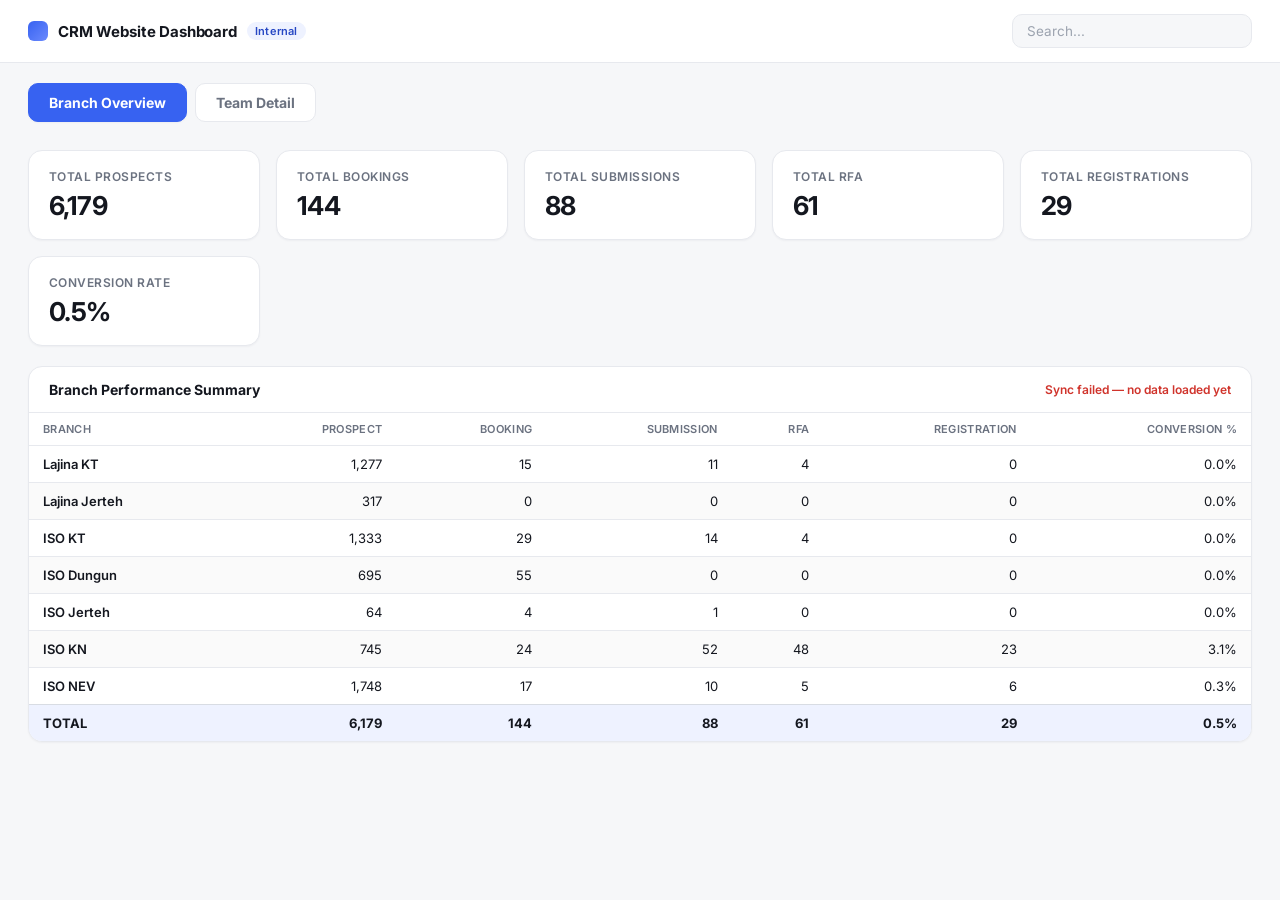
==== commit a1d765f4: "ver7 ui update" ====
--- a/index.html
+++ b/index.html
@@ -1,213 +1,190 @@
 <!DOCTYPE html>
+
 <html lang="en">
 <head>
-  <meta charset="UTF-8" />
-  <meta name="viewport" content="width=device-width, initial-scale=1.0" />
-  <title>CRM Website Dashboard</title>
-  <link rel="preconnect" href="https://fonts.googleapis.com" />
-  <link href="https://fonts.googleapis.com/css2?family=Inter:wght@400;500;600;700;800&display=swap" rel="stylesheet" />
-  <link rel="stylesheet" href="css/styles.css" />
+<meta charset="utf-8"/>
+<meta content="width=device-width, initial-scale=1.0" name="viewport"/>
+<title>CRM Website Dashboard</title>
+<link href="https://fonts.googleapis.com" rel="preconnect"/>
+<link href="https://fonts.googleapis.com/css2?family=Inter:wght@400;500;600;700;800&amp;display=swap" rel="stylesheet"/>
+<link href="css/styles.css" rel="stylesheet"/>
 </head>
 <body>
-
-  <div class="app">
-
-    <header class="topbar">
-      <div class="topbar__brand">
-        <span class="topbar__mark" aria-hidden="true"></span>
-        <span class="topbar__title">CRM Website Dashboard</span>
-        <span class="topbar__badge">Internal</span>
-      </div>
-      <input type="search" class="topbar__search" placeholder="Search..." aria-label="Search" />
-    </header>
-
-    <input type="radio" name="section" id="section-overview" class="section-radio" checked />
-    <input type="radio" name="section" id="section-detail" class="section-radio" />
-
-    <nav class="primary-tabs">
-      <label for="section-overview" class="primary-tab">Branch Overview</label>
-      <label for="section-detail" class="primary-tab">Team Detail</label>
-    </nav>
-
-    <main id="view-overview" class="app__body primary-panel">
-      
-      <section class="kpi-row kpi-row--six" aria-label="Branch summary metrics">
-        
-        <div class="kpi-card">
-          <span class="kpi-card__label">Total Prospects</span>
-          <span class="kpi-card__value" id="kpi-prospect">6,179</span>
-        </div>
-        <div class="kpi-card">
-          <span class="kpi-card__label">Total Bookings</span>
-          <span class="kpi-card__value" id="kpi-booking">144</span>
-        </div>
-        <div class="kpi-card">
-          <span class="kpi-card__label">Total Submissions</span>
-          <span class="kpi-card__value" id="kpi-submission">88</span>
-        </div>
-        <div class="kpi-card">
-          <span class="kpi-card__label">Total RFA</span>
-          <span class="kpi-card__value" id="kpi-rfa">61</span>
-        </div>
-        <div class="kpi-card">
-          <span class="kpi-card__label">Total Registrations</span>
-          <span class="kpi-card__value" id="kpi-registration">29</span>
-        </div>
-        <div class="kpi-card">
-          <span class="kpi-card__label">Conversion Rate</span>
-          <span class="kpi-card__value" id="kpi-conversion">0.5%</span>
-        </div>
-
-      </section>
-
-      <section class="table-card" aria-label="Branch performance summary">
-        <div class="table-card__header table-card__header--static">
-          <span class="table-card__title">Branch Performance Summary</span>
-          <span class="sync-status" id="sync-status">Live snapshot</span>
-        </div>
-        <div class="table-scroll">
-          <table class="perf-table">
-            <thead>
-              <tr>
-                <th class="col-name">Branch</th>
-                <th class="num">Prospect</th>
-                <th class="num">Booking</th>
-                <th class="num">Submission</th>
-                <th class="num">RFA</th>
-                <th class="num">Registration</th>
-                <th class="num">Conversion %</th>
-              </tr>
-            </thead>
-            <tbody id="branch-rows"><tr><td class="cell-name">Lajina KT</td><td class="num">1,277</td><td class="num">15</td><td class="num">11</td><td class="num">4</td><td class="num">0</td><td class="num">0.0%</td></tr><tr><td class="cell-name">Lajina Jerteh</td><td class="num">317</td><td class="num">0</td><td class="num">0</td><td class="num">0</td><td class="num">0</td><td class="num">0.0%</td></tr><tr><td class="cell-name">ISO KT</td><td class="num">1,333</td><td class="num">29</td><td class="num">14</td><td class="num">4</td><td class="num">0</td><td class="num">0.0%</td></tr><tr><td class="cell-name">ISO Dungun</td><td class="num">695</td><td class="num">55</td><td class="num">0</td><td class="num">0</td><td class="num">0</td><td class="num">0.0%</td></tr><tr><td class="cell-name">ISO Jerteh</td><td class="num">64</td><td class="num">4</td><td class="num">1</td><td class="num">0</td><td class="num">0</td><td class="num">0.0%</td></tr><tr><td class="cell-name">ISO KN</td><td class="num">745</td><td class="num">24</td><td class="num">52</td><td class="num">48</td><td class="num">23</td><td class="num">3.1%</td></tr><tr><td class="cell-name">ISO NEV</td><td class="num">1,748</td><td class="num">17</td><td class="num">10</td><td class="num">5</td><td class="num">6</td><td class="num">0.3%</td></tr></tbody>
-            <tfoot id="branch-total"><tr class="row--total"><td class="cell-name">TOTAL</td><td class="num">6,179</td><td class="num">144</td><td class="num">88</td><td class="num">61</td><td class="num">29</td><td class="num">0.5%</td></tr></tfoot>
-          </table>
-        </div>
-      </section>
-
-    </main>
-
-    <main id="view-detail" class="app__body primary-panel">
-      
-      <section class="table-card" aria-label="Team performance breakdown">
-        <input type="checkbox" id="breakdown-toggle" class="breakdown-toggle" />
-        <input type="radio" name="team" id="tab-dungun" class="tab-radio" checked /><input type="radio" name="team" id="tab-kn" class="tab-radio" /><input type="radio" name="team" id="tab-jt" class="tab-radio" /><input type="radio" name="team" id="tab-jk" class="tab-radio" /><input type="radio" name="team" id="tab-nev" class="tab-radio" />
-
-        <div class="table-card__header">
-          <div class="tab-bar" role="tablist">
-            <label for="tab-dungun" class="tab-label">ISO Dungun</label><label for="tab-kn" class="tab-label">ISO KN</label><label for="tab-jt" class="tab-label">ISO JT</label><label for="tab-jk" class="tab-label">ISO JK</label><label for="tab-nev" class="tab-label">ISO NEV</label>
-          </div>
-          <label for="breakdown-toggle" class="breakdown-toggle-label">
-            <span class="breakdown-toggle-switch" aria-hidden="true"></span>
+<div class="app">
+<header class="topbar">
+<div class="topbar__brand">
+<span aria-hidden="true" class="topbar__mark"></span>
+<span class="topbar__title">CRM Website Dashboard</span>
+<span class="topbar__badge">Internal</span>
+</div>
+<input aria-label="Search" class="topbar__search" placeholder="Search..." type="search"/>
+</header>
+<input checked="" class="section-radio" id="section-overview" name="section" type="radio"/>
+<input class="section-radio" id="section-detail" name="section" type="radio"/>
+<nav class="primary-tabs">
+<label class="primary-tab" for="section-overview">Branch Overview</label>
+<label class="primary-tab" for="section-detail">Team Detail</label>
+</nav>
+<main class="app__body primary-panel" id="view-overview">
+<section aria-label="Branch summary metrics" class="kpi-row kpi-row--six">
+<div class="kpi-card">
+<span class="kpi-card__label">Total Prospects</span>
+<span class="kpi-card__value" id="kpi-prospect">6,179</span>
+</div>
+<div class="kpi-card">
+<span class="kpi-card__label">Total Bookings</span>
+<span class="kpi-card__value" id="kpi-booking">144</span>
+</div>
+<div class="kpi-card">
+<span class="kpi-card__label">Total Submissions</span>
+<span class="kpi-card__value" id="kpi-submission">88</span>
+</div>
+<div class="kpi-card">
+<span class="kpi-card__label">Total RFA</span>
+<span class="kpi-card__value" id="kpi-rfa">61</span>
+</div>
+<div class="kpi-card">
+<span class="kpi-card__label">Total Registrations</span>
+<span class="kpi-card__value" id="kpi-registration">29</span>
+</div>
+<div class="kpi-card">
+<span class="kpi-card__label">Conversion Rate</span>
+<span class="kpi-card__value" id="kpi-conversion">0.5%</span>
+</div>
+</section>
+<section aria-label="Branch performance summary" class="table-card">
+<div class="table-card__header table-card__header--static">
+<span class="table-card__title">Branch Performance Summary</span>
+<span class="sync-status" id="sync-status">Live snapshot</span>
+</div>
+<div class="table-scroll">
+<table class="perf-table">
+<thead>
+<tr>
+<th class="col-name">Branch</th>
+<th class="num">Prospect</th>
+<th class="num">Booking</th>
+<th class="num">Submission</th>
+<th class="num">RFA</th>
+<th class="num">Registration</th>
+<th class="num">Conversion %</th>
+</tr>
+</thead>
+<tbody id="branch-rows"><tr><td class="cell-name">Lajina KT</td><td class="num">1,277</td><td class="num">15</td><td class="num">11</td><td class="num">4</td><td class="num">0</td><td class="num">0.0%</td></tr><tr><td class="cell-name">Lajina Jerteh</td><td class="num">317</td><td class="num">0</td><td class="num">0</td><td class="num">0</td><td class="num">0</td><td class="num">0.0%</td></tr><tr><td class="cell-name">ISO KT</td><td class="num">1,333</td><td class="num">29</td><td class="num">14</td><td class="num">4</td><td class="num">0</td><td class="num">0.0%</td></tr><tr><td class="cell-name">ISO Dungun</td><td class="num">695</td><td class="num">55</td><td class="num">0</td><td class="num">0</td><td class="num">0</td><td class="num">0.0%</td></tr><tr><td class="cell-name">ISO Jerteh</td><td class="num">64</td><td class="num">4</td><td class="num">1</td><td class="num">0</td><td class="num">0</td><td class="num">0.0%</td></tr><tr><td class="cell-name">ISO KN</td><td class="num">745</td><td class="num">24</td><td class="num">52</td><td class="num">48</td><td class="num">23</td><td class="num">3.1%</td></tr><tr><td class="cell-name">ISO NEV</td><td class="num">1,748</td><td class="num">17</td><td class="num">10</td><td class="num">5</td><td class="num">6</td><td class="num">0.3%</td></tr></tbody>
+<tfoot id="branch-total"><tr class="row--total"><td class="cell-name">TOTAL</td><td class="num">6,179</td><td class="num">144</td><td class="num">88</td><td class="num">61</td><td class="num">29</td><td class="num">0.5%</td></tr></tfoot>
+</table>
+</div>
+</section>
+</main>
+<main class="app__body primary-panel" id="view-detail">
+<section aria-label="Team performance breakdown" class="table-card">
+<input class="breakdown-toggle" id="breakdown-toggle" type="checkbox"/>
+<input checked="" class="tab-radio" id="tab-dungun" name="team" type="radio"/><input class="tab-radio" id="tab-kn" name="team" type="radio"/><input class="tab-radio" id="tab-jt" name="team" type="radio"/><input class="tab-radio" id="tab-jk" name="team" type="radio"/><input class="tab-radio" id="tab-nev" name="team" type="radio"/>
+<div class="table-card__header">
+<div class="tab-bar" role="tablist">
+<label class="tab-label" for="tab-dungun">ISO Dungun</label><label class="tab-label" for="tab-kn">ISO KN</label><label class="tab-label" for="tab-jt">ISO JT</label><label class="tab-label" for="tab-jk">ISO JK</label><label class="tab-label" for="tab-nev">ISO NEV</label>
+</div>
+<label class="breakdown-toggle-label" for="breakdown-toggle">
+<span aria-hidden="true" class="breakdown-toggle-switch"></span>
             Show channel breakdown
           </label>
-        </div>
-
-        <div class="tab-panels">
-          
-      <section id="panel-dungun" class="tab-panel">
-        <div class="table-scroll">
-          <table class="perf-table">
-            <thead>
-              <tr class="perf-table__group-row">
-                <th colspan="14"></th>
-                <th colspan="5" class="detail-col detail-col-group">On Ground Breakdown</th><th colspan="6" class="detail-col detail-col-group">Online Activities Breakdown</th><th colspan="7" class="detail-col detail-col-group">Live Session Breakdown</th><th colspan="7" class="detail-col detail-col-group">Prospect Breakdown</th><th colspan="7" class="detail-col detail-col-group">Booking Breakdown</th><th colspan="7" class="detail-col detail-col-group">Submission Breakdown</th><th colspan="7" class="detail-col detail-col-group">Register Breakdown</th>
-              </tr>
-              <tr>
-                <th rowspan="2" class="col-name">SA Name</th><th rowspan="2" class="num">Tagging</th><th rowspan="2" class="num">Grade</th><th rowspan="2" class="num">YOS</th><th rowspan="2" class="num">On Ground</th><th rowspan="2" class="num">Online</th><th rowspan="2" class="num">Live Session</th><th rowspan="2" class="num">Prospect MTD</th><th rowspan="2" class="num">Booking MTD</th><th rowspan="2" class="num">Booking %</th><th rowspan="2" class="num">Submission MTD</th><th rowspan="2" class="num">Submission %</th><th rowspan="2" class="num">Register MTD</th><th rowspan="2" class="num">Register %</th>
-                <th class="num detail-col">HIT &amp; RUN</th><th class="num detail-col">CANVASSING</th><th class="num detail-col">ROADSHOW</th><th class="num detail-col">LOCALIZATION</th><th class="num detail-col">WALK IN</th><th class="num detail-col">SAGA</th><th class="num detail-col">PERS.</th><th class="num detail-col">S70</th><th class="num detail-col">X50</th><th class="num detail-col">X70</th><th class="num detail-col">X90</th><th class="num detail-col">SAGA</th><th class="num detail-col">PERS.</th><th class="num detail-col">S70</th><th class="num detail-col">X50</th><th class="num detail-col">X70</th><th class="num detail-col">X90</th><th class="num detail-col">BOOSTING</th><th class="num detail-col">SAGA</th><th class="num detail-col">PERS.</th><th class="num detail-col">S70</th><th class="num detail-col">X50</th><th class="num detail-col">X70</th><th class="num detail-col">X90</th><th class="num detail-col">E.MAS</th><th class="num detail-col">SAGA</th><th class="num detail-col">PERS.</th><th class="num detail-col">S70</th><th class="num detail-col">X50</th><th class="num detail-col">X70</th><th class="num detail-col">X90</th><th class="num detail-col">E.MAS</th><th class="num detail-col">SAGA</th><th class="num detail-col">PERS.</th><th class="num detail-col">S70</th><th class="num detail-col">X50</th><th class="num detail-col">X70</th><th class="num detail-col">X90</th><th class="num detail-col">E.MAS</th><th class="num detail-col">SAGA</th><th class="num detail-col">PERS.</th><th class="num detail-col">S70</th><th class="num detail-col">X50</th><th class="num detail-col">X70</th><th class="num detail-col">X90</th><th class="num detail-col">E.MAS</th>
-              </tr>
-            </thead>
-            <tbody id="rows-dungun"><tr><td class="cell-name">TAHA</td><td><span class="badge badge--yes">Y</span></td><td>A</td><td>6 YR</td><td class="num">4</td><td class="num">0</td><td class="num">0</td><td class="num">45</td><td class="num">13</td><td class="num">28.9%</td><td class="num">7</td><td class="num">53.8%</td><td class="num">4</td><td class="num">–</td><td class="num detail-col">0</td><td class="num detail-col">0</td><td class="num detail-col">4</td><td class="num detail-col">0</td><td class="num detail-col">0</td><td class="num detail-col">0</td><td class="num detail-col">0</td><td class="num detail-col">0</td><td class="num detail-col">0</td><td class="num detail-col">0</td><td class="num detail-col">0</td><td class="num detail-col">0</td><td class="num detail-col">0</td><td class="num detail-col">0</td><td class="num detail-col">0</td><td class="num detail-col">0</td><td class="num detail-col">0</td><td class="num detail-col">0</td><td class="num detail-col">27</td><td class="num detail-col">1</td><td class="num detail-col">12</td><td class="num detail-col">5</td><td class="num detail-col">0</td><td class="num detail-col">0</td><td class="num detail-col">0</td><td class="num detail-col">11</td><td class="num detail-col">0</td><td class="num detail-col">1</td><td class="num detail-col">1</td><td class="num detail-col">0</td><td class="num detail-col">0</td><td class="num detail-col">0</td><td class="num detail-col">5</td><td class="num detail-col">0</td><td class="num detail-col">1</td><td class="num detail-col">0</td><td class="num detail-col">1</td><td class="num detail-col">0</td><td class="num detail-col">0</td><td class="num detail-col">3</td><td class="num detail-col">0</td><td class="num detail-col">0</td><td class="num detail-col">0</td><td class="num detail-col">1</td><td class="num detail-col">0</td><td class="num detail-col">0</td></tr><tr><td class="cell-name">ZUL</td><td><span class="badge badge--yes">Y</span></td><td>A</td><td>3 YR</td><td class="num">5</td><td class="num">0</td><td class="num">2</td><td class="num">30</td><td class="num">1</td><td class="num">3.3%</td><td class="num">0</td><td class="num">0.0%</td><td class="num">0</td><td class="num">–</td><td class="num detail-col">0</td><td class="num detail-col">0</td><td class="num detail-col">4</td><td class="num detail-col">0</td><td class="num detail-col">1</td><td class="num detail-col">2</td><td class="num detail-col">0</td><td class="num detail-col">0</td><td class="num detail-col">0</td><td class="num detail-col">0</td><td class="num detail-col">0</td><td class="num detail-col">2</td><td class="num detail-col">0</td><td class="num detail-col">0</td><td class="num detail-col">0</td><td class="num detail-col">0</td><td class="num detail-col">0</td><td class="num detail-col">0</td><td class="num detail-col">18</td><td class="num detail-col">2</td><td class="num detail-col">5</td><td class="num detail-col">0</td><td class="num detail-col">2</td><td class="num detail-col">0</td><td class="num detail-col">3</td><td class="num detail-col">1</td><td class="num detail-col">0</td><td class="num detail-col">0</td><td class="num detail-col">0</td><td class="num detail-col">0</td><td class="num detail-col">0</td><td class="num detail-col">0</td><td class="num detail-col">0</td><td class="num detail-col">0</td><td class="num detail-col">0</td><td class="num detail-col">0</td><td class="num detail-col">0</td><td class="num detail-col">0</td><td class="num detail-col">0</td><td class="num detail-col">0</td><td class="num detail-col">0</td><td class="num detail-col">0</td><td class="num detail-col">0</td><td class="num detail-col">0</td><td class="num detail-col">0</td><td class="num detail-col">0</td></tr><tr><td class="cell-name">AMIR</td><td><span class="badge badge--yes">Y</span></td><td>A</td><td>5 YR</td><td class="num">1</td><td class="num">2</td><td class="num">6</td><td class="num">62</td><td class="num">8</td><td class="num">12.9%</td><td class="num">4</td><td class="num">50.0%</td><td class="num">0</td><td class="num">–</td><td class="num detail-col">0</td><td class="num detail-col">0</td><td class="num detail-col">1</td><td class="num detail-col">0</td><td class="num detail-col">0</td><td class="num detail-col">12</td><td class="num detail-col">0</td><td class="num detail-col">0</td><td class="num detail-col">2</td><td class="num detail-col">0</td><td class="num detail-col">0</td><td class="num detail-col">6</td><td class="num detail-col">0</td><td class="num detail-col">0</td><td class="num detail-col">0</td><td class="num detail-col">0</td><td class="num detail-col">0</td><td class="num detail-col">0</td><td class="num detail-col">54</td><td class="num detail-col">0</td><td class="num detail-col">4</td><td class="num detail-col">4</td><td class="num detail-col">0</td><td class="num detail-col">0</td><td class="num detail-col">0</td><td class="num detail-col">8</td><td class="num detail-col">0</td><td class="num detail-col">0</td><td class="num detail-col">0</td><td class="num detail-col">0</td><td class="num detail-col">0</td><td class="num detail-col">0</td><td class="num detail-col">4</td><td class="num detail-col">0</td><td class="num detail-col">0</td><td class="num detail-col">0</td><td class="num detail-col">0</td><td class="num detail-col">0</td><td class="num detail-col">0</td><td class="num detail-col">0</td><td class="num detail-col">0</td><td class="num detail-col">0</td><td class="num detail-col">0</td><td class="num detail-col">0</td><td class="num detail-col">0</td><td class="num detail-col">0</td></tr><tr><td class="cell-name">SYAHIRAH</td><td><span class="badge badge--yes">Y</span></td><td>B</td><td>5 YR</td><td class="num">0</td><td class="num">0</td><td class="num">0</td><td class="num">0</td><td class="num">0</td><td class="num">–</td><td class="num">0</td><td class="num">–</td><td class="num">0</td><td class="num">–</td><td class="num detail-col">0</td><td class="num detail-col">0</td><td class="num detail-col">0</td><td class="num detail-col">0</td><td class="num detail-col">0</td><td class="num detail-col">0</td><td class="num detail-col">0</td><td class="num detail-col">0</td><td class="num detail-col">0</td><td class="num detail-col">0</td><td class="num detail-col">0</td><td class="num detail-col">0</td><td class="num detail-col">0</td><td class="num detail-col">0</td><td class="num detail-col">0</td><td class="num detail-col">0</td><td class="num detail-col">0</td><td class="num detail-col">0</td><td class="num detail-col">0</td><td class="num detail-col">0</td><td class="num detail-col">0</td><td class="num detail-col">0</td><td class="num detail-col">0</td><td class="num detail-col">0</td><td class="num detail-col">0</td><td class="num detail-col">0</td><td class="num detail-col">0</td><td class="num detail-col">0</td><td class="num detail-col">0</td><td class="num detail-col">0</td><td class="num detail-col">0</td><td class="num detail-col">0</td><td class="num detail-col">0</td><td class="num detail-col">0</td><td class="num detail-col">0</td><td class="num detail-col">0</td><td class="num detail-col">0</td><td class="num detail-col">0</td><td class="num detail-col">0</td><td class="num detail-col">0</td><td class="num detail-col">0</td><td class="num detail-col">0</td><td class="num detail-col">0</td><td class="num detail-col">0</td><td class="num detail-col">0</td><td class="num detail-col">0</td></tr><tr><td class="cell-name">AIN</td><td><span class="badge badge--yes">Y</span></td><td>A</td><td>5 YR</td><td class="num">13</td><td class="num">5</td><td class="num">1</td><td class="num">29</td><td class="num">3</td><td class="num">10.3%</td><td class="num">0</td><td class="num">0.0%</td><td class="num">0</td><td class="num">–</td><td class="num detail-col">0</td><td class="num detail-col">0</td><td class="num detail-col">5</td><td class="num detail-col">0</td><td class="num detail-col">8</td><td class="num detail-col">1</td><td class="num detail-col">0</td><td class="num detail-col">2</td><td class="num detail-col">1</td><td class="num detail-col">2</td><td class="num detail-col">0</td><td class="num detail-col">1</td><td class="num detail-col">0</td><td class="num detail-col">0</td><td class="num detail-col">0</td><td class="num detail-col">0</td><td class="num detail-col">0</td><td class="num detail-col">0</td><td class="num detail-col">24</td><td class="num detail-col">0</td><td class="num detail-col">2</td><td class="num detail-col">1</td><td class="num detail-col">1</td><td class="num detail-col">0</td><td class="num detail-col">1</td><td class="num detail-col">2</td><td class="num detail-col">0</td><td class="num detail-col">0</td><td class="num detail-col">0</td><td class="num detail-col">0</td><td class="num detail-col">0</td><td class="num detail-col">1</td><td class="num detail-col">0</td><td class="num detail-col">0</td><td class="num detail-col">0</td><td class="num detail-col">0</td><td class="num detail-col">0</td><td class="num detail-col">0</td><td class="num detail-col">0</td><td class="num detail-col">0</td><td class="num detail-col">0</td><td class="num detail-col">0</td><td class="num detail-col">0</td><td class="num detail-col">0</td><td class="num detail-col">0</td><td class="num detail-col">0</td></tr><tr><td class="cell-name">FARAH</td><td><span class="badge badge--yes">Y</span></td><td>A</td><td>2 YR</td><td class="num">12</td><td class="num">3</td><td class="num">3</td><td class="num">53</td><td class="num">2</td><td class="num">3.8%</td><td class="num">3</td><td class="num">150.0%</td><td class="num">1</td><td class="num">–</td><td class="num detail-col">0</td><td class="num detail-col">0</td><td class="num detail-col">4</td><td class="num detail-col">0</td><td class="num detail-col">8</td><td class="num detail-col">1</td><td class="num detail-col">0</td><td class="num detail-col">1</td><td class="num detail-col">2</td><td class="num detail-col">0</td><td class="num detail-col">0</td><td class="num detail-col">2</td><td class="num detail-col">0</td><td class="num detail-col">0</td><td class="num detail-col">1</td><td class="num detail-col">0</td><td class="num detail-col">0</td><td class="num detail-col">0</td><td class="num detail-col">40</td><td class="num detail-col">6</td><td class="num detail-col">5</td><td class="num detail-col">1</td><td class="num detail-col">0</td><td class="num detail-col">0</td><td class="num detail-col">1</td><td class="num detail-col">2</td><td class="num detail-col">0</td><td class="num detail-col">0</td><td class="num detail-col">0</td><td class="num detail-col">0</td><td class="num detail-col">0</td><td class="num detail-col">0</td><td class="num detail-col">3</td><td class="num detail-col">0</td><td class="num detail-col">0</td><td class="num detail-col">0</td><td class="num detail-col">0</td><td class="num detail-col">0</td><td class="num detail-col">0</td><td class="num detail-col">0</td><td class="num detail-col">0</td><td class="num detail-col">0</td><td class="num detail-col">0</td><td class="num detail-col">1</td><td class="num detail-col">0</td><td class="num detail-col">0</td></tr><tr><td class="cell-name">AMIRA</td><td><span class="badge badge--yes">Y</span></td><td>A</td><td>2 YR</td><td class="num">20</td><td class="num">0</td><td class="num">1</td><td class="num">30</td><td class="num">6</td><td class="num">20.0%</td><td class="num">0</td><td class="num">0.0%</td><td class="num">0</td><td class="num">–</td><td class="num detail-col">0</td><td class="num detail-col">0</td><td class="num detail-col">4</td><td class="num detail-col">0</td><td class="num detail-col">16</td><td class="num detail-col">0</td><td class="num detail-col">0</td><td class="num detail-col">0</td><td class="num detail-col">0</td><td class="num detail-col">0</td><td class="num detail-col">0</td><td class="num detail-col">1</td><td class="num detail-col">0</td><td class="num detail-col">0</td><td class="num detail-col">0</td><td class="num detail-col">0</td><td class="num detail-col">0</td><td class="num detail-col">0</td><td class="num detail-col">17</td><td class="num detail-col">5</td><td class="num detail-col">3</td><td class="num detail-col">4</td><td class="num detail-col">0</td><td class="num detail-col">0</td><td class="num detail-col">1</td><td class="num detail-col">6</td><td class="num detail-col">0</td><td class="num detail-col">0</td><td class="num detail-col">0</td><td class="num detail-col">0</td><td class="num detail-col">0</td><td class="num detail-col">0</td><td class="num detail-col">0</td><td class="num detail-col">0</td><td class="num detail-col">0</td><td class="num detail-col">0</td><td class="num detail-col">0</td><td class="num detail-col">0</td><td class="num detail-col">0</td><td class="num detail-col">0</td><td class="num detail-col">0</td><td class="num detail-col">0</td><td class="num detail-col">0</td><td class="num detail-col">0</td><td class="num detail-col">0</td><td class="num detail-col">0</td></tr><tr><td class="cell-name">ATIKAH</td><td><span class="badge badge--yes">Y</span></td><td>B</td><td>5 YR</td><td class="num">7</td><td class="num">5</td><td class="num">1</td><td class="num">24</td><td class="num">3</td><td class="num">12.5%</td><td class="num">1</td><td class="num">33.3%</td><td class="num">0</td><td class="num">–</td><td class="num detail-col">0</td><td class="num detail-col">0</td><td class="num detail-col">7</td><td class="num detail-col">0</td><td class="num detail-col">0</td><td class="num detail-col">4</td><td class="num detail-col">0</td><td class="num detail-col">0</td><td class="num detail-col">5</td><td class="num detail-col">0</td><td class="num detail-col">0</td><td class="num detail-col">1</td><td class="num detail-col">0</td><td class="num detail-col">0</td><td class="num detail-col">0</td><td class="num detail-col">0</td><td class="num detail-col">0</td><td class="num detail-col">0</td><td class="num detail-col">16</td><td class="num detail-col">1</td><td class="num detail-col">5</td><td class="num detail-col">0</td><td class="num detail-col">1</td><td class="num detail-col">0</td><td class="num detail-col">1</td><td class="num detail-col">1</td><td class="num detail-col">0</td><td class="num detail-col">2</td><td class="num detail-col">0</td><td class="num detail-col">0</td><td class="num detail-col">0</td><td class="num detail-col">0</td><td class="num detail-col">1</td><td class="num detail-col">0</td><td class="num detail-col">0</td><td class="num detail-col">0</td><td class="num detail-col">0</td><td class="num detail-col">0</td><td class="num detail-col">0</td><td class="num detail-col">0</td><td class="num detail-col">0</td><td class="num detail-col">0</td><td class="num detail-col">0</td><td class="num detail-col">0</td><td class="num detail-col">0</td><td class="num detail-col">0</td></tr><tr><td class="cell-name">NIEYA</td><td><span class="badge badge--no">N</span></td><td>A</td><td>3 YR</td><td class="num">15</td><td class="num">3</td><td class="num">1</td><td class="num">19</td><td class="num">1</td><td class="num">5.3%</td><td class="num">1</td><td class="num">100.0%</td><td class="num">2</td><td class="num">–</td><td class="num detail-col">0</td><td class="num detail-col">0</td><td class="num detail-col">4</td><td class="num detail-col">0</td><td class="num detail-col">11</td><td class="num detail-col">2</td><td class="num detail-col">0</td><td class="num detail-col">1</td><td class="num detail-col">2</td><td class="num detail-col">0</td><td class="num detail-col">0</td><td class="num detail-col">1</td><td class="num detail-col">0</td><td class="num detail-col">0</td><td class="num detail-col">0</td><td class="num detail-col">0</td><td class="num detail-col">0</td><td class="num detail-col">0</td><td class="num detail-col">16</td><td class="num detail-col">3</td><td class="num detail-col">0</td><td class="num detail-col">0</td><td class="num detail-col">0</td><td class="num detail-col">0</td><td class="num detail-col">0</td><td class="num detail-col">1</td><td class="num detail-col">0</td><td class="num detail-col">0</td><td class="num detail-col">0</td><td class="num detail-col">0</td><td class="num detail-col">0</td><td class="num detail-col">0</td><td class="num detail-col">1</td><td class="num detail-col">0</td><td class="num detail-col">0</td><td class="num detail-col">0</td><td class="num detail-col">0</td><td class="num detail-col">0</td><td class="num detail-col">0</td><td class="num detail-col">1</td><td class="num detail-col">0</td><td class="num detail-col">1</td><td class="num detail-col">0</td><td class="num detail-col">0</td><td class="num detail-col">0</td><td class="num detail-col">0</td></tr><tr><td class="cell-name">AZUWA</td><td><span class="badge badge--yes">Y</span></td><td>B</td><td>5 YR</td><td class="num">10</td><td class="num">4</td><td class="num">1</td><td class="num">44</td><td class="num">1</td><td class="num">2.3%</td><td class="num">1</td><td class="num">100.0%</td><td class="num">0</td><td class="num">–</td><td class="num detail-col">0</td><td class="num detail-col">0</td><td class="num detail-col">6</td><td class="num detail-col">0</td><td class="num detail-col">4</td><td class="num detail-col">1</td><td class="num detail-col">0</td><td class="num detail-col">2</td><td class="num detail-col">2</td><td class="num detail-col">0</td><td class="num detail-col">0</td><td class="num detail-col">1</td><td class="num detail-col">0</td><td class="num detail-col">0</td><td class="num detail-col">0</td><td class="num detail-col">0</td><td class="num detail-col">0</td><td class="num detail-col">0</td><td class="num detail-col">22</td><td class="num detail-col">4</td><td class="num detail-col">5</td><td class="num detail-col">2</td><td class="num detail-col">1</td><td class="num detail-col">3</td><td class="num detail-col">7</td><td class="num detail-col">0</td><td class="num detail-col">1</td><td class="num detail-col">0</td><td class="num detail-col">0</td><td class="num detail-col">0</td><td class="num detail-col">0</td><td class="num detail-col">0</td><td class="num detail-col">0</td><td class="num detail-col">1</td><td class="num detail-col">0</td><td class="num detail-col">0</td><td class="num detail-col">0</td><td class="num detail-col">0</td><td class="num detail-col">0</td><td class="num detail-col">0</td><td class="num detail-col">0</td><td class="num detail-col">0</td><td class="num detail-col">0</td><td class="num detail-col">0</td><td class="num detail-col">0</td><td class="num detail-col">0</td></tr><tr><td class="cell-name">HALIM</td><td><span class="badge badge--yes">Y</span></td><td>B</td><td>2 YR</td><td class="num">5</td><td class="num">6</td><td class="num">1</td><td class="num">16</td><td class="num">1</td><td class="num">6.2%</td><td class="num">1</td><td class="num">100.0%</td><td class="num">0</td><td class="num">–</td><td class="num detail-col">0</td><td class="num detail-col">0</td><td class="num detail-col">5</td><td class="num detail-col">0</td><td class="num detail-col">0</td><td class="num detail-col">2</td><td class="num detail-col">0</td><td class="num detail-col">1</td><td class="num detail-col">5</td><td class="num detail-col">0</td><td class="num detail-col">0</td><td class="num detail-col">1</td><td class="num detail-col">0</td><td class="num detail-col">0</td><td class="num detail-col">0</td><td class="num detail-col">0</td><td class="num detail-col">0</td><td class="num detail-col">0</td><td class="num detail-col">8</td><td class="num detail-col">0</td><td class="num detail-col">2</td><td class="num detail-col">1</td><td class="num detail-col">0</td><td class="num detail-col">1</td><td class="num detail-col">4</td><td class="num detail-col">1</td><td class="num detail-col">0</td><td class="num detail-col">0</td><td class="num detail-col">0</td><td class="num detail-col">0</td><td class="num detail-col">0</td><td class="num detail-col">0</td><td class="num detail-col">1</td><td class="num detail-col">0</td><td class="num detail-col">0</td><td class="num detail-col">0</td><td class="num detail-col">0</td><td class="num detail-col">0</td><td class="num detail-col">0</td><td class="num detail-col">0</td><td class="num detail-col">0</td><td class="num detail-col">0</td><td class="num detail-col">0</td><td class="num detail-col">0</td><td class="num detail-col">0</td><td class="num detail-col">0</td></tr><tr><td class="cell-name">BASEL</td><td><span class="badge badge--no">N</span></td><td>B</td><td>2W</td><td class="num">5</td><td class="num">0</td><td class="num">0</td><td class="num">44</td><td class="num">3</td><td class="num">6.8%</td><td class="num">0</td><td class="num">0.0%</td><td class="num">0</td><td class="num">–</td><td class="num detail-col">0</td><td class="num detail-col">1</td><td class="num detail-col">4</td><td class="num detail-col">0</td><td class="num detail-col">0</td><td class="num detail-col">0</td><td class="num detail-col">0</td><td class="num detail-col">0</td><td class="num detail-col">0</td><td class="num detail-col">0</td><td class="num detail-col">0</td><td class="num detail-col">0</td><td class="num detail-col">0</td><td class="num detail-col">0</td><td class="num detail-col">0</td><td class="num detail-col">0</td><td class="num detail-col">0</td><td class="num detail-col">0</td><td class="num detail-col">27</td><td class="num detail-col">0</td><td class="num detail-col">5</td><td class="num detail-col">9</td><td class="num detail-col">0</td><td class="num detail-col">0</td><td class="num detail-col">3</td><td class="num detail-col">2</td><td class="num detail-col">0</td><td class="num detail-col">0</td><td class="num detail-col">1</td><td class="num detail-col">0</td><td class="num detail-col">0</td><td class="num detail-col">0</td><td class="num detail-col">0</td><td class="num detail-col">0</td><td class="num detail-col">0</td><td class="num detail-col">0</td><td class="num detail-col">0</td><td class="num detail-col">0</td><td class="num detail-col">0</td><td class="num detail-col">0</td><td class="num detail-col">0</td><td class="num detail-col">0</td><td class="num detail-col">0</td><td class="num detail-col">0</td><td class="num detail-col">0</td><td class="num detail-col">0</td></tr><tr><td class="cell-name">NAZMI</td><td><span class="badge badge--no">N</span></td><td>–</td><td>1M</td><td class="num">0</td><td class="num">0</td><td class="num">0</td><td class="num">10</td><td class="num">3</td><td class="num">30.0%</td><td class="num">0</td><td class="num">0.0%</td><td class="num">0</td><td class="num">–</td><td class="num detail-col">0</td><td class="num detail-col">0</td><td class="num detail-col">4</td><td class="num detail-col">0</td><td class="num detail-col">0</td><td class="num detail-col">0</td><td class="num detail-col">0</td><td class="num detail-col">0</td><td class="num detail-col">0</td><td class="num detail-col">0</td><td class="num detail-col">0</td><td class="num detail-col">0</td><td class="num detail-col">0</td><td class="num detail-col">0</td><td class="num detail-col">0</td><td class="num detail-col">0</td><td class="num detail-col">0</td><td class="num detail-col">0</td><td class="num detail-col">6</td><td class="num detail-col">0</td><td class="num detail-col">0</td><td class="num detail-col">1</td><td class="num detail-col">0</td><td class="num detail-col">3</td><td class="num detail-col">0</td><td class="num detail-col">2</td><td class="num detail-col">0</td><td class="num detail-col">0</td><td class="num detail-col">0</td><td class="num detail-col">0</td><td class="num detail-col">1</td><td class="num detail-col">0</td><td class="num detail-col">0</td><td class="num detail-col">0</td><td class="num detail-col">0</td><td class="num detail-col">0</td><td class="num detail-col">0</td><td class="num detail-col">0</td><td class="num detail-col">0</td><td class="num detail-col">0</td><td class="num detail-col">0</td><td class="num detail-col">0</td><td class="num detail-col">0</td><td class="num detail-col">0</td><td class="num detail-col">0</td><td class="num detail-col">0</td></tr><tr><td class="cell-name">LUQMAN</td><td><span class="badge badge--no">N</span></td><td>B</td><td>1M</td><td class="num">15</td><td class="num">4</td><td class="num">0</td><td class="num">9</td><td class="num">0</td><td class="num">0.0%</td><td class="num">0</td><td class="num">–</td><td class="num">0</td><td class="num">–</td><td class="num detail-col">2</td><td class="num detail-col">5</td><td class="num detail-col">8</td><td class="num detail-col">0</td><td class="num detail-col">0</td><td class="num detail-col">3</td><td class="num detail-col">0</td><td class="num detail-col">2</td><td class="num detail-col">2</td><td class="num detail-col">0</td><td class="num detail-col">0</td><td class="num detail-col">0</td><td class="num detail-col">0</td><td class="num detail-col">0</td><td class="num detail-col">0</td><td class="num detail-col">0</td><td class="num detail-col">0</td><td class="num detail-col">0</td><td class="num detail-col">4</td><td class="num detail-col">0</td><td class="num detail-col">1</td><td class="num detail-col">0</td><td class="num detail-col">0</td><td class="num detail-col">0</td><td class="num detail-col">4</td><td class="num detail-col">0</td><td class="num detail-col">0</td><td class="num detail-col">0</td><td class="num detail-col">0</td><td class="num detail-col">0</td><td class="num detail-col">0</td><td class="num detail-col">0</td><td class="num detail-col">0</td><td class="num detail-col">0</td><td class="num detail-col">0</td><td class="num detail-col">0</td><td class="num detail-col">0</td><td class="num detail-col">0</td><td class="num detail-col">0</td><td class="num detail-col">0</td><td class="num detail-col">0</td><td class="num detail-col">0</td><td class="num detail-col">0</td><td class="num detail-col">0</td><td class="num detail-col">0</td><td class="num detail-col">0</td></tr><tr><td class="cell-name">HIDAYAT (R)</td><td><span class="badge badge--no">N</span></td><td>–</td><td>1W</td><td class="num">0</td><td class="num">0</td><td class="num">0</td><td class="num">6</td><td class="num">0</td><td class="num">0.0%</td><td class="num">0</td><td class="num">–</td><td class="num">0</td><td class="num">–</td><td class="num detail-col">0</td><td class="num detail-col">0</td><td class="num detail-col">0</td><td class="num detail-col">0</td><td class="num detail-col">0</td><td class="num detail-col">0</td><td class="num detail-col">0</td><td class="num detail-col">0</td><td class="num detail-col">0</td><td class="num detail-col">0</td><td class="num detail-col">0</td><td class="num detail-col">0</td><td class="num detail-col">0</td><td class="num detail-col">0</td><td class="num detail-col">0</td><td class="num detail-col">0</td><td class="num detail-col">0</td><td class="num detail-col">0</td><td class="num detail-col">4</td><td class="num detail-col">0</td><td class="num detail-col">0</td><td class="num detail-col">2</td><td class="num detail-col">0</td><td class="num detail-col">0</td><td class="num detail-col">0</td><td class="num detail-col">0</td><td class="num detail-col">0</td><td class="num detail-col">0</td><td class="num detail-col">0</td><td class="num detail-col">0</td><td class="num detail-col">0</td><td class="num detail-col">0</td><td class="num detail-col">0</td><td class="num detail-col">0</td><td class="num detail-col">0</td><td class="num detail-col">0</td><td class="num detail-col">0</td><td class="num detail-col">0</td><td class="num detail-col">0</td><td class="num detail-col">0</td><td class="num detail-col">0</td><td class="num detail-col">0</td><td class="num detail-col">0</td><td class="num detail-col">0</td><td class="num detail-col">0</td><td class="num detail-col">0</td></tr><tr><td class="cell-name">AMMAR (R)</td><td><span class="badge badge--no">N</span></td><td>–</td><td>1W</td><td class="num">0</td><td class="num">0</td><td class="num">0</td><td class="num">4</td><td class="num">0</td><td class="num">0.0%</td><td class="num">0</td><td class="num">–</td><td class="num">0</td><td class="num">–</td><td class="num detail-col">0</td><td class="num detail-col">0</td><td class="num detail-col">0</td><td class="num detail-col">0</td><td class="num detail-col">0</td><td class="num detail-col">0</td><td class="num detail-col">0</td><td class="num detail-col">0</td><td class="num detail-col">0</td><td class="num detail-col">0</td><td class="num detail-col">0</td><td class="num detail-col">0</td><td class="num detail-col">0</td><td class="num detail-col">0</td><td class="num detail-col">0</td><td class="num detail-col">0</td><td class="num detail-col">0</td><td class="num detail-col">0</td><td class="num detail-col">3</td><td class="num detail-col">0</td><td class="num detail-col">0</td><td class="num detail-col">1</td><td class="num detail-col">0</td><td class="num detail-col">0</td><td class="num detail-col">0</td><td class="num detail-col">0</td><td class="num detail-col">0</td><td class="num detail-col">0</td><td class="num detail-col">0</td><td class="num detail-col">0</td><td class="num detail-col">0</td><td class="num detail-col">0</td><td class="num detail-col">0</td><td class="num detail-col">0</td><td class="num detail-col">0</td><td class="num detail-col">0</td><td class="num detail-col">0</td><td class="num detail-col">0</td><td class="num detail-col">0</td><td class="num detail-col">0</td><td class="num detail-col">0</td><td class="num detail-col">0</td><td class="num detail-col">0</td><td class="num detail-col">0</td><td class="num detail-col">0</td><td class="num detail-col">0</td></tr><tr><td class="cell-name">ZULKARNAIN (R)</td><td><span class="badge badge--no">N</span></td><td>–</td><td>1W</td><td class="num">0</td><td class="num">0</td><td class="num">0</td><td class="num">0</td><td class="num">0</td><td class="num">–</td><td class="num">0</td><td class="num">–</td><td class="num">0</td><td class="num">–</td><td class="num detail-col">0</td><td class="num detail-col">0</td><td class="num detail-col">0</td><td class="num detail-col">0</td><td class="num detail-col">0</td><td class="num detail-col">0</td><td class="num detail-col">0</td><td class="num detail-col">0</td><td class="num detail-col">0</td><td class="num detail-col">0</td><td class="num detail-col">0</td><td class="num detail-col">0</td><td class="num detail-col">0</td><td class="num detail-col">0</td><td class="num detail-col">0</td><td class="num detail-col">0</td><td class="num detail-col">0</td><td class="num detail-col">0</td><td class="num detail-col">0</td><td class="num detail-col">0</td><td class="num detail-col">0</td><td class="num detail-col">0</td><td class="num detail-col">0</td><td class="num detail-col">0</td><td class="num detail-col">0</td><td class="num detail-col">0</td><td class="num detail-col">0</td><td class="num detail-col">0</td><td class="num detail-col">0</td><td class="num detail-col">0</td><td class="num detail-col">0</td><td class="num detail-col">0</td><td class="num detail-col">0</td><td class="num detail-col">0</td><td class="num detail-col">0</td><td class="num detail-col">0</td><td class="num detail-col">0</td><td class="num detail-col">0</td><td class="num detail-col">0</td><td class="num detail-col">0</td><td class="num detail-col">0</td><td class="num detail-col">0</td><td class="num detail-col">0</td><td class="num detail-col">0</td><td class="num detail-col">0</td><td class="num detail-col">0</td></tr><tr><td class="cell-name">AISYA</td><td><span class="badge badge--no">N</span></td><td>B</td><td>5M</td><td class="num">2</td><td class="num">2</td><td class="num">4</td><td class="num">32</td><td class="num">0</td><td class="num">–</td><td class="num">0</td><td class="num">–</td><td class="num">0</td><td class="num">–</td><td class="num detail-col">0</td><td class="num detail-col">0</td><td class="num detail-col">2</td><td class="num detail-col">0</td><td class="num detail-col">0</td><td class="num detail-col">1</td><td class="num detail-col">0</td><td class="num detail-col">1</td><td class="num detail-col">1</td><td class="num detail-col">0</td><td class="num detail-col">0</td><td class="num detail-col">4</td><td class="num detail-col">0</td><td class="num detail-col">0</td><td class="num detail-col">0</td><td class="num detail-col">0</td><td class="num detail-col">0</td><td class="num detail-col">0</td><td class="num detail-col">26</td><td class="num detail-col">2</td><td class="num detail-col">3</td><td class="num detail-col">0</td><td class="num detail-col">0</td><td class="num detail-col">0</td><td class="num detail-col">1</td><td class="num detail-col">0</td><td class="num detail-col">0</td><td class="num detail-col">0</td><td class="num detail-col">0</td><td class="num detail-col">0</td><td class="num detail-col">0</td><td class="num detail-col">0</td><td class="num detail-col">0</td><td class="num detail-col">0</td><td class="num detail-col">0</td><td class="num detail-col">0</td><td class="num detail-col">0</td><td class="num detail-col">0</td><td class="num detail-col">0</td><td class="num detail-col">0</td><td class="num detail-col">0</td><td class="num detail-col">0</td><td class="num detail-col">0</td><td class="num detail-col">0</td><td class="num detail-col">0</td><td class="num detail-col">0</td></tr><tr><td class="cell-name">AM</td><td><span class="badge badge--no">N</span></td><td>A</td><td>5 YR</td><td class="num">5</td><td class="num">5</td><td class="num">6</td><td class="num">63</td><td class="num">0</td><td class="num">–</td><td class="num">0</td><td class="num">–</td><td class="num">0</td><td class="num">–</td><td class="num detail-col">0</td><td class="num detail-col">0</td><td class="num detail-col">4</td><td class="num detail-col">0</td><td class="num detail-col">1</td><td class="num detail-col">9</td><td class="num detail-col">0</td><td class="num detail-col">3</td><td class="num detail-col">1</td><td class="num detail-col">1</td><td class="num detail-col">0</td><td class="num detail-col">6</td><td class="num detail-col">0</td><td class="num detail-col">0</td><td class="num detail-col">0</td><td class="num detail-col">0</td><td class="num detail-col">0</td><td class="num detail-col">0</td><td class="num detail-col">51</td><td class="num detail-col">0</td><td class="num detail-col">8</td><td class="num detail-col">3</td><td class="num detail-col">0</td><td class="num detail-col">0</td><td class="num detail-col">1</td><td class="num detail-col">0</td><td class="num detail-col">0</td><td class="num detail-col">0</td><td class="num detail-col">0</td><td class="num detail-col">0</td><td class="num detail-col">0</td><td class="num detail-col">0</td><td class="num detail-col">0</td><td class="num detail-col">0</td><td class="num detail-col">0</td><td class="num detail-col">0</td><td class="num detail-col"> </td><td class="num detail-col">0</td><td class="num detail-col">0</td><td class="num detail-col">0</td><td class="num detail-col">0</td><td class="num detail-col">0</td><td class="num detail-col">0</td><td class="num detail-col">0</td><td class="num detail-col">0</td><td class="num detail-col">0</td></tr><tr><td class="cell-name">IZZAH </td><td><span class="badge badge--no">N</span></td><td>–</td><td>1M</td><td class="num">3</td><td class="num">4</td><td class="num">1</td><td class="num">13</td><td class="num">0</td><td class="num">–</td><td class="num">0</td><td class="num">–</td><td class="num">0</td><td class="num">–</td><td class="num detail-col">0</td><td class="num detail-col">0</td><td class="num detail-col">3</td><td class="num detail-col">0</td><td class="num detail-col">0</td><td class="num detail-col">0</td><td class="num detail-col">0</td><td class="num detail-col">0</td><td class="num detail-col">3</td><td class="num detail-col">1</td><td class="num detail-col">0</td><td class="num detail-col">1</td><td class="num detail-col">0</td><td class="num detail-col">0</td><td class="num detail-col">0</td><td class="num detail-col">0</td><td class="num detail-col">0</td><td class="num detail-col">0</td><td class="num detail-col">8</td><td class="num detail-col">0</td><td class="num detail-col">2</td><td class="num detail-col">3</td><td class="num detail-col">0</td><td class="num detail-col">0</td><td class="num detail-col">0</td><td class="num detail-col">0</td><td class="num detail-col">0</td><td class="num detail-col">0</td><td class="num detail-col">0</td><td class="num detail-col">0</td><td class="num detail-col">0</td><td class="num detail-col">0</td><td class="num detail-col">0</td><td class="num detail-col">0</td><td class="num detail-col">0</td><td class="num detail-col">0</td><td class="num detail-col">0</td><td class="num detail-col">0</td><td class="num detail-col">0</td><td class="num detail-col">0</td><td class="num detail-col">0</td><td class="num detail-col">0</td><td class="num detail-col">0</td><td class="num detail-col">0</td><td class="num detail-col">0</td><td class="num detail-col">0</td></tr><tr><td class="cell-name">BRYAN</td><td><span class="badge badge--no">N</span></td><td>A</td><td>2M</td><td class="num">14</td><td class="num">1</td><td class="num">1</td><td class="num">10</td><td class="num">1</td><td class="num">10.0%</td><td class="num">0</td><td class="num">0.0%</td><td class="num">0</td><td class="num">–</td><td class="num detail-col">1</td><td class="num detail-col">2</td><td class="num detail-col">9</td><td class="num detail-col">0</td><td class="num detail-col">2</td><td class="num detail-col">0</td><td class="num detail-col">0</td><td class="num detail-col">1</td><td class="num detail-col">0</td><td class="num detail-col">0</td><td class="num detail-col">0</td><td class="num detail-col">1</td><td class="num detail-col">0</td><td class="num detail-col">0</td><td class="num detail-col">1</td><td class="num detail-col">0</td><td class="num detail-col">0</td><td class="num detail-col">0</td><td class="num detail-col">1</td><td class="num detail-col">0</td><td class="num detail-col">1</td><td class="num detail-col">2</td><td class="num detail-col">0</td><td class="num detail-col">0</td><td class="num detail-col">6</td><td class="num detail-col">0</td><td class="num detail-col">0</td><td class="num detail-col">0</td><td class="num detail-col">1</td><td class="num detail-col">0</td><td class="num detail-col">0</td><td class="num detail-col">0</td><td class="num detail-col">0</td><td class="num detail-col">0</td><td class="num detail-col">0</td><td class="num detail-col">0</td><td class="num detail-col">0</td><td class="num detail-col">0</td><td class="num detail-col">0</td><td class="num detail-col">0</td><td class="num detail-col">0</td><td class="num detail-col">0</td><td class="num detail-col">0</td><td class="num detail-col">0</td><td class="num detail-col">0</td><td class="num detail-col">0</td></tr><tr><td class="cell-name">ARA</td><td><span class="badge badge--no">N</span></td><td>A</td><td>2M</td><td class="num">7</td><td class="num">4</td><td class="num">4</td><td class="num">27</td><td class="num">3</td><td class="num">11.1%</td><td class="num">1</td><td class="num">33.3%</td><td class="num">0</td><td class="num">–</td><td class="num detail-col">1</td><td class="num detail-col">1</td><td class="num detail-col">5</td><td class="num detail-col">0</td><td class="num detail-col">0</td><td class="num detail-col">1</td><td class="num detail-col">0</td><td class="num detail-col">2</td><td class="num detail-col">1</td><td class="num detail-col">1</td><td class="num detail-col">0</td><td class="num detail-col">1</td><td class="num detail-col">0</td><td class="num detail-col">2</td><td class="num detail-col">2</td><td class="num detail-col">0</td><td class="num detail-col">0</td><td class="num detail-col">0</td><td class="num detail-col">22</td><td class="num detail-col">0</td><td class="num detail-col">0</td><td class="num detail-col">0</td><td class="num detail-col">0</td><td class="num detail-col">0</td><td class="num detail-col">5</td><td class="num detail-col">2</td><td class="num detail-col">0</td><td class="num detail-col">0</td><td class="num detail-col">0</td><td class="num detail-col">0</td><td class="num detail-col">0</td><td class="num detail-col">1</td><td class="num detail-col">1</td><td class="num detail-col">0</td><td class="num detail-col">0</td><td class="num detail-col">0</td><td class="num detail-col">0</td><td class="num detail-col">0</td><td class="num detail-col">0</td><td class="num detail-col">0</td><td class="num detail-col">0</td><td class="num detail-col">0</td><td class="num detail-col">0</td><td class="num detail-col">0</td><td class="num detail-col">0</td><td class="num detail-col">0</td></tr><tr><td class="cell-name">ZAFRI</td><td><span class="badge badge--no">N</span></td><td>C</td><td>1M</td><td class="num">10</td><td class="num">0</td><td class="num">0</td><td class="num">0</td><td class="num">0</td><td class="num">–</td><td class="num">0</td><td class="num">–</td><td class="num">0</td><td class="num">–</td><td class="num detail-col">3</td><td class="num detail-col">3</td><td class="num detail-col">4</td><td class="num detail-col">0</td><td class="num detail-col">0</td><td class="num detail-col">0</td><td class="num detail-col">0</td><td class="num detail-col">0</td><td class="num detail-col">0</td><td class="num detail-col">0</td><td class="num detail-col">0</td><td class="num detail-col">0</td><td class="num detail-col">0</td><td class="num detail-col">0</td><td class="num detail-col">0</td><td class="num detail-col">0</td><td class="num detail-col">0</td><td class="num detail-col">0</td><td class="num detail-col">0</td><td class="num detail-col">0</td><td class="num detail-col">0</td><td class="num detail-col">0</td><td class="num detail-col">0</td><td class="num detail-col">0</td><td class="num detail-col">0</td><td class="num detail-col">0</td><td class="num detail-col">0</td><td class="num detail-col">0</td><td class="num detail-col">0</td><td class="num detail-col">0</td><td class="num detail-col">0</td><td class="num detail-col">0</td><td class="num detail-col">0</td><td class="num detail-col">0</td><td class="num detail-col">0</td><td class="num detail-col">0</td><td class="num detail-col">0</td><td class="num detail-col">0</td><td class="num detail-col">0</td><td class="num detail-col">0</td><td class="num detail-col">0</td><td class="num detail-col">0</td><td class="num detail-col">0</td><td class="num detail-col">0</td><td class="num detail-col">0</td><td class="num detail-col">0</td></tr><tr><td class="cell-name">TENGKU</td><td><span class="badge badge--no">N</span></td><td>B</td><td>3W</td><td class="num">0</td><td class="num">8</td><td class="num">0</td><td class="num">7</td><td class="num">0</td><td class="num">0.0%</td><td class="num">0</td><td class="num">–</td><td class="num">0</td><td class="num">–</td><td class="num detail-col">0</td><td class="num detail-col">0</td><td class="num detail-col">0</td><td class="num detail-col">0</td><td class="num detail-col">0</td><td class="num detail-col">5</td><td class="num detail-col">0</td><td class="num detail-col">3</td><td class="num detail-col">5</td><td class="num detail-col">0</td><td class="num detail-col">0</td><td class="num detail-col">3</td><td class="num detail-col">0</td><td class="num detail-col">0</td><td class="num detail-col">0</td><td class="num detail-col">0</td><td class="num detail-col">0</td><td class="num detail-col">0</td><td class="num detail-col">3</td><td class="num detail-col">0</td><td class="num detail-col">1</td><td class="num detail-col">1</td><td class="num detail-col">0</td><td class="num detail-col">0</td><td class="num detail-col">2</td><td class="num detail-col">0</td><td class="num detail-col">0</td><td class="num detail-col">0</td><td class="num detail-col">0</td><td class="num detail-col">0</td><td class="num detail-col">0</td><td class="num detail-col">0</td><td class="num detail-col">0</td><td class="num detail-col">0</td><td class="num detail-col">0</td><td class="num detail-col">0</td><td class="num detail-col">0</td><td class="num detail-col">0</td><td class="num detail-col">0</td><td class="num detail-col">0</td><td class="num detail-col">0</td><td class="num detail-col">0</td><td class="num detail-col">0</td><td class="num detail-col">0</td><td class="num detail-col">0</td><td class="num detail-col">0</td></tr><tr><td class="cell-name">JOEY</td><td><span class="badge badge--no">N</span></td><td>–</td><td>2W</td><td class="num">17</td><td class="num">6</td><td class="num">0</td><td class="num">28</td><td class="num">0</td><td class="num">0.0%</td><td class="num">0</td><td class="num">–</td><td class="num">1</td><td class="num">–</td><td class="num detail-col">7</td><td class="num detail-col">1</td><td class="num detail-col">9</td><td class="num detail-col">0</td><td class="num detail-col">0</td><td class="num detail-col">1</td><td class="num detail-col">0</td><td class="num detail-col">1</td><td class="num detail-col">3</td><td class="num detail-col">2</td><td class="num detail-col">0</td><td class="num detail-col">1</td><td class="num detail-col">0</td><td class="num detail-col">0</td><td class="num detail-col">0</td><td class="num detail-col">0</td><td class="num detail-col">0</td><td class="num detail-col">0</td><td class="num detail-col">5</td><td class="num detail-col">0</td><td class="num detail-col">7</td><td class="num detail-col">7</td><td class="num detail-col">1</td><td class="num detail-col">0</td><td class="num detail-col">8</td><td class="num detail-col">0</td><td class="num detail-col">0</td><td class="num detail-col">0</td><td class="num detail-col">0</td><td class="num detail-col">0</td><td class="num detail-col">0</td><td class="num detail-col">0</td><td class="num detail-col">0</td><td class="num detail-col">0</td><td class="num detail-col">0</td><td class="num detail-col">0</td><td class="num detail-col">0</td><td class="num detail-col">0</td><td class="num detail-col">0</td><td class="num detail-col">0</td><td class="num detail-col">0</td><td class="num detail-col">0</td><td class="num detail-col">1</td><td class="num detail-col">0</td><td class="num detail-col">0</td><td class="num detail-col">0</td></tr><tr><td class="cell-name">IMAAN</td><td><span class="badge badge--no">N</span></td><td>–</td><td>1W</td><td class="num">10</td><td class="num">1</td><td class="num">0</td><td class="num">19</td><td class="num">0</td><td class="num">0.0%</td><td class="num">0</td><td class="num">–</td><td class="num">0</td><td class="num">–</td><td class="num detail-col">4</td><td class="num detail-col">1</td><td class="num detail-col">5</td><td class="num detail-col">0</td><td class="num detail-col">0</td><td class="num detail-col">0</td><td class="num detail-col">0</td><td class="num detail-col">0</td><td class="num detail-col">1</td><td class="num detail-col">0</td><td class="num detail-col">0</td><td class="num detail-col">0</td><td class="num detail-col">0</td><td class="num detail-col">0</td><td class="num detail-col">0</td><td class="num detail-col">0</td><td class="num detail-col">0</td><td class="num detail-col">0</td><td class="num detail-col">9</td><td class="num detail-col">0</td><td class="num detail-col">4</td><td class="num detail-col">1</td><td class="num detail-col">0</td><td class="num detail-col">0</td><td class="num detail-col">5</td><td class="num detail-col">0</td><td class="num detail-col">0</td><td class="num detail-col">0</td><td class="num detail-col">0</td><td class="num detail-col">0</td><td class="num detail-col">0</td><td class="num detail-col">0</td><td class="num detail-col">0</td><td class="num detail-col">0</td><td class="num detail-col">0</td><td class="num detail-col">0</td><td class="num detail-col">0</td><td class="num detail-col">0</td><td class="num detail-col">0</td><td class="num detail-col">0</td><td class="num detail-col">0</td><td class="num detail-col">0</td><td class="num detail-col">0</td><td class="num detail-col">0</td><td class="num detail-col">0</td><td class="num detail-col">0</td></tr><tr><td class="cell-name">SARAH</td><td><span class="badge badge--no">N</span></td><td>–</td><td>1W</td><td class="num">0</td><td class="num">0</td><td class="num">0</td><td class="num">15</td><td class="num">0</td><td class="num">0.0%</td><td class="num">0</td><td class="num">–</td><td class="num">0</td><td class="num">–</td><td class="num detail-col">0</td><td class="num detail-col">0</td><td class="num detail-col">0</td><td class="num detail-col">0</td><td class="num detail-col">0</td><td class="num detail-col">0</td><td class="num detail-col">0</td><td class="num detail-col">0</td><td class="num detail-col">0</td><td class="num detail-col">0</td><td class="num detail-col">0</td><td class="num detail-col">0</td><td class="num detail-col">0</td><td class="num detail-col">0</td><td class="num detail-col">0</td><td class="num detail-col">0</td><td class="num detail-col">0</td><td class="num detail-col">0</td><td class="num detail-col">8</td><td class="num detail-col">0</td><td class="num detail-col">3</td><td class="num detail-col">1</td><td class="num detail-col">0</td><td class="num detail-col">0</td><td class="num detail-col">3</td><td class="num detail-col">0</td><td class="num detail-col">0</td><td class="num detail-col">0</td><td class="num detail-col">0</td><td class="num detail-col">0</td><td class="num detail-col">0</td><td class="num detail-col">0</td><td class="num detail-col">0</td><td class="num detail-col">0</td><td class="num detail-col">0</td><td class="num detail-col">0</td><td class="num detail-col">0</td><td class="num detail-col">0</td><td class="num detail-col">0</td><td class="num detail-col">0</td><td class="num detail-col">0</td><td class="num detail-col">0</td><td class="num detail-col">0</td><td class="num detail-col">0</td><td class="num detail-col">0</td><td class="num detail-col">0</td></tr><tr><td class="cell-name">OFFICE</td><td><span class="badge badge--muted">–</span></td><td>–</td><td>–</td><td class="num">0</td><td class="num">0</td><td class="num">0</td><td class="num">40</td><td class="num">1</td><td class="num">26.2%</td><td class="num">0</td><td class="num">–</td><td class="num">1</td><td class="num">–</td><td class="num detail-col">0</td><td class="num detail-col">0</td><td class="num detail-col">0</td><td class="num detail-col">0</td><td class="num detail-col">0</td><td class="num detail-col">0</td><td class="num detail-col">0</td><td class="num detail-col">0</td><td class="num detail-col">0</td><td class="num detail-col">0</td><td class="num detail-col">0</td><td class="num detail-col">0</td><td class="num detail-col">0</td><td class="num detail-col">0</td><td class="num detail-col">0</td><td class="num detail-col">0</td><td class="num detail-col">0</td><td class="num detail-col">0</td><td class="num detail-col">19</td><td class="num detail-col">3</td><td class="num detail-col">7</td><td class="num detail-col">5</td><td class="num detail-col">6</td><td class="num detail-col">0</td><td class="num detail-col">0</td><td class="num detail-col">1</td><td class="num detail-col">0</td><td class="num detail-col">0</td><td class="num detail-col">0</td><td class="num detail-col">0</td><td class="num detail-col">0</td><td class="num detail-col">0</td><td class="num detail-col">1</td><td class="num detail-col">0</td><td class="num detail-col">0</td><td class="num detail-col">0</td><td class="num detail-col">0</td><td class="num detail-col">0</td><td class="num detail-col">0</td><td class="num detail-col">1</td><td class="num detail-col">0</td><td class="num detail-col">0</td><td class="num detail-col">0</td><td class="num detail-col">0</td><td class="num detail-col">0</td><td class="num detail-col">0</td></tr></tbody>
-            <tfoot id="total-dungun"><tr class="row--total"><td class="cell-name">TOTAL</td><td><span class="badge badge--muted">–</span></td><td>–</td><td>–</td><td class="num">133</td><td class="num">108</td><td class="num">39</td><td class="num">679</td><td class="num">50</td><td class="num">7.4%</td><td class="num">19</td><td class="num">38.0%</td><td class="num">9</td><td class="num">–</td><td class="num detail-col">18</td><td class="num detail-col">14</td><td class="num detail-col">101</td><td class="num detail-col">0</td><td class="num detail-col">51</td><td class="num detail-col">45</td><td class="num detail-col">0</td><td class="num detail-col">20</td><td class="num detail-col">36</td><td class="num detail-col">7</td><td class="num detail-col">0</td><td class="num detail-col">33</td><td class="num detail-col">0</td><td class="num detail-col">2</td><td class="num detail-col">4</td><td class="num detail-col">0</td><td class="num detail-col">0</td><td class="num detail-col">0</td><td class="num detail-col">438</td><td class="num detail-col">27</td><td class="num detail-col">85</td><td class="num detail-col">54</td><td class="num detail-col">12</td><td class="num detail-col">7</td><td class="num detail-col">56</td><td class="num detail-col">40</td><td class="num detail-col">1</td><td class="num detail-col">3</td><td class="num detail-col">3</td><td class="num detail-col">0</td><td class="num detail-col">1</td><td class="num detail-col">2</td><td class="num detail-col">17</td><td class="num detail-col">1</td><td class="num detail-col">1</td><td class="num detail-col">0</td><td class="num detail-col">1</td><td class="num detail-col">0</td><td class="num detail-col">0</td><td class="num detail-col">5</td><td class="num detail-col">0</td><td class="num detail-col">1</td><td class="num detail-col">0</td><td class="num detail-col">2</td><td class="num detail-col">0</td><td class="num detail-col">0</td></tr></tfoot>
-          </table>
-        </div>
-      </section>
-    
-      <section id="panel-kn" class="tab-panel">
-        <div class="table-scroll">
-          <table class="perf-table">
-            <thead>
-              <tr class="perf-table__group-row">
-                <th colspan="14"></th>
-                <th colspan="4" class="detail-col detail-col-group">On Ground Breakdown</th><th colspan="6" class="detail-col detail-col-group">Online Activities Breakdown</th><th colspan="6" class="detail-col detail-col-group">Live Session Breakdown</th><th colspan="7" class="detail-col detail-col-group">Prospect Breakdown</th><th colspan="7" class="detail-col detail-col-group">Booking Breakdown</th><th colspan="6" class="detail-col detail-col-group">Submission Breakdown</th><th colspan="6" class="detail-col detail-col-group">Register Breakdown</th>
-              </tr>
-              <tr>
-                <th rowspan="2" class="col-name">SA Name</th><th rowspan="2" class="num">Tagging</th><th rowspan="2" class="num">Grade</th><th rowspan="2" class="num">YOS</th><th rowspan="2" class="num">On Ground</th><th rowspan="2" class="num">Online</th><th rowspan="2" class="num">Live Session</th><th rowspan="2" class="num">Prospect MTD</th><th rowspan="2" class="num">Booking MTD</th><th rowspan="2" class="num">Booking %</th><th rowspan="2" class="num">Submission MTD</th><th rowspan="2" class="num">Submission %</th><th rowspan="2" class="num">Register MTD</th><th rowspan="2" class="num">Register %</th>
-                <th class="num detail-col">HIT&amp;RUN</th><th class="num detail-col">CANVASSING</th><th class="num detail-col">ROADSHOW</th><th class="num detail-col">LOCALIZATION</th><th class="num detail-col">SAGA</th><th class="num detail-col">PER</th><th class="num detail-col">S70</th><th class="num detail-col">X50</th><th class="num detail-col">X70</th><th class="num detail-col">X90</th><th class="num detail-col">SAGA</th><th class="num detail-col">PER</th><th class="num detail-col">S70</th><th class="num detail-col">X50</th><th class="num detail-col">X70</th><th class="num detail-col">X90</th><th class="num detail-col">SAGA</th><th class="num detail-col">PERSONA</th><th class="num detail-col">S70</th><th class="num detail-col">X50</th><th class="num detail-col">X70</th><th class="num detail-col">X90</th><th class="num detail-col">OTHERS</th><th class="num detail-col">SAGA</th><th class="num detail-col">PERSONA</th><th class="num detail-col">S70</th><th class="num detail-col">X50</th><th class="num detail-col">X70</th><th class="num detail-col">X90</th><th class="num detail-col">eMAS</th><th class="num detail-col">SAGA</th><th class="num detail-col">PERSONA</th><th class="num detail-col">S70</th><th class="num detail-col">X50</th><th class="num detail-col">X70</th><th class="num detail-col">X90</th><th class="num detail-col">SAGA</th><th class="num detail-col">PERSONA</th><th class="num detail-col">S70</th><th class="num detail-col">X50</th><th class="num detail-col">X70</th><th class="num detail-col">X90</th>
-              </tr>
-            </thead>
-            <tbody id="rows-kn"><tr><td class="cell-name">EZZY  06</td><td><span class="badge badge--yes">Y</span></td><td>B</td><td>7m</td><td class="num">0</td><td class="num">0</td><td class="num">0</td><td class="num">0</td><td class="num">0</td><td class="num">–</td><td class="num">0</td><td class="num">–</td><td class="num">0</td><td class="num">–</td><td class="num detail-col">0</td><td class="num detail-col">0</td><td class="num detail-col">1</td><td class="num detail-col">0</td><td class="num detail-col">0</td><td class="num detail-col">0</td><td class="num detail-col">0</td><td class="num detail-col">0</td><td class="num detail-col">0</td><td class="num detail-col">0</td><td class="num detail-col">0</td><td class="num detail-col">0</td><td class="num detail-col">0</td><td class="num detail-col">0</td><td class="num detail-col">0</td><td class="num detail-col">0</td><td class="num detail-col">0</td><td class="num detail-col">0</td><td class="num detail-col">0</td><td class="num detail-col">0</td><td class="num detail-col">0</td><td class="num detail-col">0</td><td class="num detail-col">0</td><td class="num detail-col">0</td><td class="num detail-col">0</td><td class="num detail-col">0</td><td class="num detail-col">0</td><td class="num detail-col">0</td><td class="num detail-col">0</td><td class="num detail-col">0</td><td class="num detail-col">0</td><td class="num detail-col">0</td><td class="num detail-col">0</td><td class="num detail-col">0</td><td class="num detail-col">0</td><td class="num detail-col">0</td><td class="num detail-col">0</td><td class="num detail-col">0</td><td class="num detail-col">0</td><td class="num detail-col">0</td><td class="num detail-col">0</td><td class="num detail-col">0</td></tr><tr><td class="cell-name">NIK QAMARUL  07</td><td><span class="badge badge--yes">Y</span></td><td>A</td><td>7m</td><td class="num">7</td><td class="num">5</td><td class="num">2</td><td class="num">41</td><td class="num">1</td><td class="num">2.4%</td><td class="num">0</td><td class="num">0.0%</td><td class="num">4</td><td class="num">–</td><td class="num detail-col">4</td><td class="num detail-col">2</td><td class="num detail-col">1</td><td class="num detail-col">0</td><td class="num detail-col">4</td><td class="num detail-col">0</td><td class="num detail-col">0</td><td class="num detail-col">0</td><td class="num detail-col">1</td><td class="num detail-col">0</td><td class="num detail-col">1</td><td class="num detail-col">0</td><td class="num detail-col">0</td><td class="num detail-col">1</td><td class="num detail-col">0</td><td class="num detail-col">0</td><td class="num detail-col">18</td><td class="num detail-col">2</td><td class="num detail-col">7</td><td class="num detail-col">5</td><td class="num detail-col">1</td><td class="num detail-col">0</td><td class="num detail-col">8</td><td class="num detail-col">1</td><td class="num detail-col">0</td><td class="num detail-col">0</td><td class="num detail-col">0</td><td class="num detail-col">0</td><td class="num detail-col">0</td><td class="num detail-col">0</td><td class="num detail-col">0</td><td class="num detail-col">0</td><td class="num detail-col">0</td><td class="num detail-col">0</td><td class="num detail-col">0</td><td class="num detail-col">0</td><td class="num detail-col">3</td><td class="num detail-col">0</td><td class="num detail-col">0</td><td class="num detail-col">1</td><td class="num detail-col">0</td><td class="num detail-col">0</td></tr><tr><td class="cell-name">ZAKIYAH  12</td><td><span class="badge badge--yes">Y</span></td><td>A</td><td>7m</td><td class="num">8</td><td class="num">6</td><td class="num">0</td><td class="num">28</td><td class="num">0</td><td class="num">0.0%</td><td class="num">0</td><td class="num">–</td><td class="num">6</td><td class="num">–</td><td class="num detail-col">4</td><td class="num detail-col">3</td><td class="num detail-col">1</td><td class="num detail-col">0</td><td class="num detail-col">1</td><td class="num detail-col">0</td><td class="num detail-col">3</td><td class="num detail-col">2</td><td class="num detail-col">0</td><td class="num detail-col">0</td><td class="num detail-col">0</td><td class="num detail-col">0</td><td class="num detail-col">0</td><td class="num detail-col">0</td><td class="num detail-col">0</td><td class="num detail-col">0</td><td class="num detail-col">5</td><td class="num detail-col">0</td><td class="num detail-col">8</td><td class="num detail-col">7</td><td class="num detail-col">7</td><td class="num detail-col">0</td><td class="num detail-col">1</td><td class="num detail-col">0</td><td class="num detail-col">0</td><td class="num detail-col">0</td><td class="num detail-col">0</td><td class="num detail-col">0</td><td class="num detail-col">0</td><td class="num detail-col">0</td><td class="num detail-col">0</td><td class="num detail-col">0</td><td class="num detail-col">0</td><td class="num detail-col">0</td><td class="num detail-col">0</td><td class="num detail-col">0</td><td class="num detail-col">5</td><td class="num detail-col">0</td><td class="num detail-col">1</td><td class="num detail-col">0</td><td class="num detail-col">0</td><td class="num detail-col">0</td></tr><tr><td class="cell-name">AIMAN  03</td><td><span class="badge badge--yes">Y</span></td><td>B</td><td>7m</td><td class="num">6</td><td class="num">3</td><td class="num">0</td><td class="num">24</td><td class="num">4</td><td class="num">16.7%</td><td class="num">0</td><td class="num">0.0%</td><td class="num">5</td><td class="num">–</td><td class="num detail-col">3</td><td class="num detail-col">2</td><td class="num detail-col">1</td><td class="num detail-col">0</td><td class="num detail-col">3</td><td class="num detail-col">0</td><td class="num detail-col">0</td><td class="num detail-col">0</td><td class="num detail-col">0</td><td class="num detail-col">0</td><td class="num detail-col">0</td><td class="num detail-col">0</td><td class="num detail-col">0</td><td class="num detail-col">0</td><td class="num detail-col">0</td><td class="num detail-col">0</td><td class="num detail-col">4</td><td class="num detail-col">5</td><td class="num detail-col">9</td><td class="num detail-col">4</td><td class="num detail-col">2</td><td class="num detail-col">0</td><td class="num detail-col">0</td><td class="num detail-col">4</td><td class="num detail-col">0</td><td class="num detail-col">0</td><td class="num detail-col">0</td><td class="num detail-col">0</td><td class="num detail-col">0</td><td class="num detail-col">0</td><td class="num detail-col">0</td><td class="num detail-col">0</td><td class="num detail-col">0</td><td class="num detail-col">0</td><td class="num detail-col">0</td><td class="num detail-col">0</td><td class="num detail-col">4</td><td class="num detail-col">0</td><td class="num detail-col">0</td><td class="num detail-col">1</td><td class="num detail-col">0</td><td class="num detail-col">0</td></tr><tr><td class="cell-name">NURUL  18</td><td><span class="badge badge--yes">Y</span></td><td>A</td><td>5m</td><td class="num">10</td><td class="num">3</td><td class="num">1</td><td class="num">34</td><td class="num">2</td><td class="num">5.9%</td><td class="num">1</td><td class="num">50.0%</td><td class="num">3</td><td class="num">–</td><td class="num detail-col">5</td><td class="num detail-col">4</td><td class="num detail-col">1</td><td class="num detail-col">0</td><td class="num detail-col">3</td><td class="num detail-col">0</td><td class="num detail-col">0</td><td class="num detail-col">0</td><td class="num detail-col">0</td><td class="num detail-col">0</td><td class="num detail-col">0</td><td class="num detail-col">0</td><td class="num detail-col">0</td><td class="num detail-col">1</td><td class="num detail-col">0</td><td class="num detail-col">0</td><td class="num detail-col">6</td><td class="num detail-col">1</td><td class="num detail-col">10</td><td class="num detail-col">12</td><td class="num detail-col">1</td><td class="num detail-col">1</td><td class="num detail-col">3</td><td class="num detail-col">1</td><td class="num detail-col">0</td><td class="num detail-col">0</td><td class="num detail-col">1</td><td class="num detail-col">0</td><td class="num detail-col">0</td><td class="num detail-col">0</td><td class="num detail-col">0</td><td class="num detail-col">0</td><td class="num detail-col">0</td><td class="num detail-col">1</td><td class="num detail-col">0</td><td class="num detail-col">0</td><td class="num detail-col">0</td><td class="num detail-col">0</td><td class="num detail-col">1</td><td class="num detail-col">1</td><td class="num detail-col">0</td><td class="num detail-col">1</td></tr><tr><td class="cell-name">HARRAZ  11</td><td><span class="badge badge--yes">Y</span></td><td>A</td><td>6m</td><td class="num">11</td><td class="num">0</td><td class="num">3</td><td class="num">70</td><td class="num">0</td><td class="num">0.0%</td><td class="num">1</td><td class="num">–</td><td class="num">5</td><td class="num">–</td><td class="num detail-col">5</td><td class="num detail-col">5</td><td class="num detail-col">1</td><td class="num detail-col">0</td><td class="num detail-col">0</td><td class="num detail-col">0</td><td class="num detail-col">0</td><td class="num detail-col">0</td><td class="num detail-col">0</td><td class="num detail-col">0</td><td class="num detail-col">0</td><td class="num detail-col">0</td><td class="num detail-col">0</td><td class="num detail-col">3</td><td class="num detail-col">0</td><td class="num detail-col">0</td><td class="num detail-col">19</td><td class="num detail-col">0</td><td class="num detail-col">15</td><td class="num detail-col">23</td><td class="num detail-col">7</td><td class="num detail-col">6</td><td class="num detail-col">0</td><td class="num detail-col">0</td><td class="num detail-col">0</td><td class="num detail-col">0</td><td class="num detail-col">0</td><td class="num detail-col">0</td><td class="num detail-col">0</td><td class="num detail-col">0</td><td class="num detail-col">0</td><td class="num detail-col">0</td><td class="num detail-col">1</td><td class="num detail-col">0</td><td class="num detail-col">0</td><td class="num detail-col">0</td><td class="num detail-col">3</td><td class="num detail-col">0</td><td class="num detail-col">1</td><td class="num detail-col">1</td><td class="num detail-col">0</td><td class="num detail-col">0</td></tr><tr><td class="cell-name">SHAM  17</td><td><span class="badge badge--yes">Y</span></td><td>B</td><td>5m</td><td class="num">9</td><td class="num">9</td><td class="num">1</td><td class="num">4</td><td class="num">4</td><td class="num">100.0%</td><td class="num">4</td><td class="num">100.0%</td><td class="num">1</td><td class="num">–</td><td class="num detail-col">5</td><td class="num detail-col">3</td><td class="num detail-col">1</td><td class="num detail-col">0</td><td class="num detail-col">3</td><td class="num detail-col">0</td><td class="num detail-col">2</td><td class="num detail-col">4</td><td class="num detail-col">0</td><td class="num detail-col">0</td><td class="num detail-col">0</td><td class="num detail-col">0</td><td class="num detail-col">0</td><td class="num detail-col">1</td><td class="num detail-col">0</td><td class="num detail-col">0</td><td class="num detail-col">3</td><td class="num detail-col">0</td><td class="num detail-col">0</td><td class="num detail-col">0</td><td class="num detail-col">0</td><td class="num detail-col">1</td><td class="num detail-col">0</td><td class="num detail-col">3</td><td class="num detail-col">0</td><td class="num detail-col">0</td><td class="num detail-col">0</td><td class="num detail-col">0</td><td class="num detail-col">1</td><td class="num detail-col">0</td><td class="num detail-col">2</td><td class="num detail-col">0</td><td class="num detail-col">0</td><td class="num detail-col">0</td><td class="num detail-col">1</td><td class="num detail-col">1</td><td class="num detail-col">0</td><td class="num detail-col">0</td><td class="num detail-col">0</td><td class="num detail-col">1</td><td class="num detail-col">0</td><td class="num detail-col">0</td></tr><tr><td class="cell-name">ARIF  05</td><td><span class="badge badge--yes">Y</span></td><td>B</td><td>6m</td><td class="num">8</td><td class="num">0</td><td class="num">0</td><td class="num">39</td><td class="num">0</td><td class="num">0.0%</td><td class="num">0</td><td class="num">–</td><td class="num">2</td><td class="num">–</td><td class="num detail-col">4</td><td class="num detail-col">3</td><td class="num detail-col">1</td><td class="num detail-col">0</td><td class="num detail-col">0</td><td class="num detail-col">0</td><td class="num detail-col">0</td><td class="num detail-col">0</td><td class="num detail-col">0</td><td class="num detail-col">0</td><td class="num detail-col">0</td><td class="num detail-col">0</td><td class="num detail-col">0</td><td class="num detail-col">0</td><td class="num detail-col">0</td><td class="num detail-col">0</td><td class="num detail-col">10</td><td class="num detail-col">0</td><td class="num detail-col">14</td><td class="num detail-col">10</td><td class="num detail-col">1</td><td class="num detail-col">1</td><td class="num detail-col">3</td><td class="num detail-col">0</td><td class="num detail-col">0</td><td class="num detail-col">0</td><td class="num detail-col">0</td><td class="num detail-col">0</td><td class="num detail-col">0</td><td class="num detail-col">0</td><td class="num detail-col">0</td><td class="num detail-col">0</td><td class="num detail-col">0</td><td class="num detail-col">0</td><td class="num detail-col">0</td><td class="num detail-col">0</td><td class="num detail-col">0</td><td class="num detail-col">0</td><td class="num detail-col">1</td><td class="num detail-col">1</td><td class="num detail-col">0</td><td class="num detail-col">0</td></tr><tr><td class="cell-name">AMANI  14</td><td><span class="badge badge--yes">Y</span></td><td>B</td><td>6m</td><td class="num">6</td><td class="num">1</td><td class="num">3</td><td class="num">52</td><td class="num">1</td><td class="num">1.9%</td><td class="num">1</td><td class="num">100.0%</td><td class="num">0</td><td class="num">–</td><td class="num detail-col">3</td><td class="num detail-col">2</td><td class="num detail-col">1</td><td class="num detail-col">0</td><td class="num detail-col">1</td><td class="num detail-col">0</td><td class="num detail-col">0</td><td class="num detail-col">0</td><td class="num detail-col">0</td><td class="num detail-col">0</td><td class="num detail-col">2</td><td class="num detail-col">0</td><td class="num detail-col">0</td><td class="num detail-col">1</td><td class="num detail-col">0</td><td class="num detail-col">0</td><td class="num detail-col">20</td><td class="num detail-col">5</td><td class="num detail-col">13</td><td class="num detail-col">7</td><td class="num detail-col">2</td><td class="num detail-col">4</td><td class="num detail-col">1</td><td class="num detail-col">0</td><td class="num detail-col">0</td><td class="num detail-col">0</td><td class="num detail-col">0</td><td class="num detail-col">0</td><td class="num detail-col">1</td><td class="num detail-col">0</td><td class="num detail-col">1</td><td class="num detail-col">0</td><td class="num detail-col">0</td><td class="num detail-col">0</td><td class="num detail-col">0</td><td class="num detail-col">0</td><td class="num detail-col">0</td><td class="num detail-col">0</td><td class="num detail-col">0</td><td class="num detail-col">0</td><td class="num detail-col">0</td><td class="num detail-col">0</td></tr><tr><td class="cell-name">MUAZ  04</td><td><span class="badge badge--no">N</span></td><td>B</td><td>3m</td><td class="num">9</td><td class="num">3</td><td class="num">3</td><td class="num">33</td><td class="num">0</td><td class="num">0.0%</td><td class="num">0</td><td class="num">–</td><td class="num">4</td><td class="num">–</td><td class="num detail-col">4</td><td class="num detail-col">4</td><td class="num detail-col">1</td><td class="num detail-col">0</td><td class="num detail-col">1</td><td class="num detail-col">0</td><td class="num detail-col">0</td><td class="num detail-col">0</td><td class="num detail-col">2</td><td class="num detail-col">0</td><td class="num detail-col">1</td><td class="num detail-col">0</td><td class="num detail-col">1</td><td class="num detail-col">1</td><td class="num detail-col">0</td><td class="num detail-col">0</td><td class="num detail-col">25</td><td class="num detail-col">0</td><td class="num detail-col">5</td><td class="num detail-col">3</td><td class="num detail-col">0</td><td class="num detail-col">0</td><td class="num detail-col">0</td><td class="num detail-col">0</td><td class="num detail-col">0</td><td class="num detail-col">0</td><td class="num detail-col">0</td><td class="num detail-col">0</td><td class="num detail-col">0</td><td class="num detail-col">0</td><td class="num detail-col">0</td><td class="num detail-col">0</td><td class="num detail-col">0</td><td class="num detail-col">0</td><td class="num detail-col">0</td><td class="num detail-col">0</td><td class="num detail-col">3</td><td class="num detail-col">0</td><td class="num detail-col">0</td><td class="num detail-col">0</td><td class="num detail-col">1</td><td class="num detail-col">0</td></tr><tr><td class="cell-name">IDWAN  15</td><td><span class="badge badge--no">N</span></td><td>B</td><td>2m</td><td class="num">7</td><td class="num">0</td><td class="num">1</td><td class="num">27</td><td class="num">0</td><td class="num">0.0%</td><td class="num">0</td><td class="num">–</td><td class="num">4</td><td class="num">–</td><td class="num detail-col">3</td><td class="num detail-col">3</td><td class="num detail-col">1</td><td class="num detail-col">0</td><td class="num detail-col">0</td><td class="num detail-col">0</td><td class="num detail-col">0</td><td class="num detail-col">0</td><td class="num detail-col">0</td><td class="num detail-col">0</td><td class="num detail-col">1</td><td class="num detail-col">0</td><td class="num detail-col">0</td><td class="num detail-col">0</td><td class="num detail-col">0</td><td class="num detail-col">0</td><td class="num detail-col">10</td><td class="num detail-col">0</td><td class="num detail-col">6</td><td class="num detail-col">5</td><td class="num detail-col">2</td><td class="num detail-col">2</td><td class="num detail-col">2</td><td class="num detail-col">0</td><td class="num detail-col">0</td><td class="num detail-col">0</td><td class="num detail-col">0</td><td class="num detail-col">0</td><td class="num detail-col">0</td><td class="num detail-col">0</td><td class="num detail-col">0</td><td class="num detail-col">0</td><td class="num detail-col">0</td><td class="num detail-col">0</td><td class="num detail-col">0</td><td class="num detail-col">0</td><td class="num detail-col">2</td><td class="num detail-col">0</td><td class="num detail-col">0</td><td class="num detail-col">2</td><td class="num detail-col">0</td><td class="num detail-col">0</td></tr><tr><td class="cell-name">RAFFI  19</td><td><span class="badge badge--no">N</span></td><td>B</td><td>2m</td><td class="num">7</td><td class="num">1</td><td class="num">0</td><td class="num">40</td><td class="num">1</td><td class="num">2.5%</td><td class="num">0</td><td class="num">0.0%</td><td class="num">3</td><td class="num">–</td><td class="num detail-col">3</td><td class="num detail-col">3</td><td class="num detail-col">1</td><td class="num detail-col">0</td><td class="num detail-col">0</td><td class="num detail-col">0</td><td class="num detail-col">0</td><td class="num detail-col">1</td><td class="num detail-col">0</td><td class="num detail-col">0</td><td class="num detail-col">0</td><td class="num detail-col">0</td><td class="num detail-col">0</td><td class="num detail-col">0</td><td class="num detail-col">0</td><td class="num detail-col">0</td><td class="num detail-col">23</td><td class="num detail-col">0</td><td class="num detail-col">2</td><td class="num detail-col">2</td><td class="num detail-col">1</td><td class="num detail-col">1</td><td class="num detail-col">11</td><td class="num detail-col">1</td><td class="num detail-col">0</td><td class="num detail-col">0</td><td class="num detail-col">0</td><td class="num detail-col">0</td><td class="num detail-col">0</td><td class="num detail-col">0</td><td class="num detail-col">0</td><td class="num detail-col">0</td><td class="num detail-col">0</td><td class="num detail-col">0</td><td class="num detail-col">0</td><td class="num detail-col">0</td><td class="num detail-col">1</td><td class="num detail-col">0</td><td class="num detail-col">0</td><td class="num detail-col">2</td><td class="num detail-col">0</td><td class="num detail-col">0</td></tr><tr><td class="cell-name">AFIQ 02</td><td><span class="badge badge--no">N</span></td><td>–</td><td>0.5m</td><td class="num">8</td><td class="num">2</td><td class="num">0</td><td class="num">34</td><td class="num">1</td><td class="num">2.9%</td><td class="num">0</td><td class="num">0.0%</td><td class="num">1</td><td class="num">–</td><td class="num detail-col">3</td><td class="num detail-col">4</td><td class="num detail-col">1</td><td class="num detail-col">0</td><td class="num detail-col">0</td><td class="num detail-col">0</td><td class="num detail-col">1</td><td class="num detail-col">1</td><td class="num detail-col">0</td><td class="num detail-col">0</td><td class="num detail-col">0</td><td class="num detail-col">0</td><td class="num detail-col">0</td><td class="num detail-col">0</td><td class="num detail-col">0</td><td class="num detail-col">0</td><td class="num detail-col">17</td><td class="num detail-col">0</td><td class="num detail-col">11</td><td class="num detail-col">5</td><td class="num detail-col">1</td><td class="num detail-col">0</td><td class="num detail-col">0</td><td class="num detail-col">1</td><td class="num detail-col">0</td><td class="num detail-col">0</td><td class="num detail-col">0</td><td class="num detail-col">0</td><td class="num detail-col">0</td><td class="num detail-col">0</td><td class="num detail-col">0</td><td class="num detail-col">0</td><td class="num detail-col">0</td><td class="num detail-col">0</td><td class="num detail-col">0</td><td class="num detail-col">0</td><td class="num detail-col">1</td><td class="num detail-col">0</td><td class="num detail-col">0</td><td class="num detail-col">0</td><td class="num detail-col">0</td><td class="num detail-col">0</td></tr><tr><td class="cell-name">SARA  09</td><td><span class="badge badge--no">N</span></td><td>A</td><td>1m</td><td class="num">10</td><td class="num">3</td><td class="num">2</td><td class="num">25</td><td class="num">1</td><td class="num">4.0%</td><td class="num">0</td><td class="num">0.0%</td><td class="num">1</td><td class="num">–</td><td class="num detail-col">4</td><td class="num detail-col">5</td><td class="num detail-col">1</td><td class="num detail-col">0</td><td class="num detail-col">2</td><td class="num detail-col">0</td><td class="num detail-col">0</td><td class="num detail-col">1</td><td class="num detail-col">0</td><td class="num detail-col">0</td><td class="num detail-col">1</td><td class="num detail-col">0</td><td class="num detail-col">0</td><td class="num detail-col">1</td><td class="num detail-col">0</td><td class="num detail-col">0</td><td class="num detail-col">5</td><td class="num detail-col">2</td><td class="num detail-col">7</td><td class="num detail-col">3</td><td class="num detail-col">6</td><td class="num detail-col">2</td><td class="num detail-col">0</td><td class="num detail-col">0</td><td class="num detail-col">0</td><td class="num detail-col">1</td><td class="num detail-col">0</td><td class="num detail-col">0</td><td class="num detail-col">0</td><td class="num detail-col">0</td><td class="num detail-col">0</td><td class="num detail-col">0</td><td class="num detail-col">0</td><td class="num detail-col">0</td><td class="num detail-col">0</td><td class="num detail-col">0</td><td class="num detail-col">0</td><td class="num detail-col">0</td><td class="num detail-col">0</td><td class="num detail-col">1</td><td class="num detail-col">0</td><td class="num detail-col">0</td></tr><tr><td class="cell-name">FAIZ</td><td><span class="badge badge--no">N</span></td><td>–</td><td>–</td><td class="num">0</td><td class="num">0</td><td class="num">0</td><td class="num">0</td><td class="num">0</td><td class="num">–</td><td class="num">0</td><td class="num">–</td><td class="num">0</td><td class="num">–</td><td class="num detail-col">0</td><td class="num detail-col">0</td><td class="num detail-col">1</td><td class="num detail-col">0</td><td class="num detail-col">0</td><td class="num detail-col">0</td><td class="num detail-col">0</td><td class="num detail-col">0</td><td class="num detail-col">0</td><td class="num detail-col">0</td><td class="num detail-col">0</td><td class="num detail-col">0</td><td class="num detail-col">0</td><td class="num detail-col">0</td><td class="num detail-col">0</td><td class="num detail-col">0</td><td class="num detail-col">0</td><td class="num detail-col">0</td><td class="num detail-col">0</td><td class="num detail-col">0</td><td class="num detail-col">0</td><td class="num detail-col">0</td><td class="num detail-col">0</td><td class="num detail-col">0</td><td class="num detail-col">0</td><td class="num detail-col">0</td><td class="num detail-col">0</td><td class="num detail-col">0</td><td class="num detail-col">0</td><td class="num detail-col">0</td><td class="num detail-col">0</td><td class="num detail-col">0</td><td class="num detail-col">0</td><td class="num detail-col">0</td><td class="num detail-col">0</td><td class="num detail-col">0</td><td class="num detail-col">0</td><td class="num detail-col">0</td><td class="num detail-col">0</td><td class="num detail-col">0</td><td class="num detail-col">0</td><td class="num detail-col">0</td></tr><tr><td class="cell-name">SHA  08</td><td><span class="badge badge--no">N</span></td><td>A</td><td>–</td><td class="num">0</td><td class="num">2</td><td class="num">0</td><td class="num">0</td><td class="num">0</td><td class="num">–</td><td class="num">0</td><td class="num">–</td><td class="num">1</td><td class="num">–</td><td class="num detail-col">2</td><td class="num detail-col">2</td><td class="num detail-col">1</td><td class="num detail-col">0</td><td class="num detail-col">0</td><td class="num detail-col">0</td><td class="num detail-col">1</td><td class="num detail-col">0</td><td class="num detail-col">1</td><td class="num detail-col">0</td><td class="num detail-col">1</td><td class="num detail-col">0</td><td class="num detail-col">0</td><td class="num detail-col">2</td><td class="num detail-col">0</td><td class="num detail-col">0</td><td class="num detail-col">0</td><td class="num detail-col">0</td><td class="num detail-col">0</td><td class="num detail-col">0</td><td class="num detail-col">0</td><td class="num detail-col">0</td><td class="num detail-col">0</td><td class="num detail-col">0</td><td class="num detail-col">0</td><td class="num detail-col">0</td><td class="num detail-col">0</td><td class="num detail-col">0</td><td class="num detail-col">0</td><td class="num detail-col">0</td><td class="num detail-col">0</td><td class="num detail-col">0</td><td class="num detail-col">0</td><td class="num detail-col">0</td><td class="num detail-col">0</td><td class="num detail-col">0</td><td class="num detail-col">0</td><td class="num detail-col">0</td><td class="num detail-col">1</td><td class="num detail-col">0</td><td class="num detail-col">0</td><td class="num detail-col">0</td></tr><tr><td class="cell-name">ARISSA 06</td><td><span class="badge badge--no">N</span></td><td>A</td><td>1m</td><td class="num">0</td><td class="num">4</td><td class="num">0</td><td class="num">0</td><td class="num">0</td><td class="num">–</td><td class="num">0</td><td class="num">–</td><td class="num">0</td><td class="num">–</td><td class="num detail-col">3</td><td class="num detail-col">3</td><td class="num detail-col">1</td><td class="num detail-col">0</td><td class="num detail-col">0</td><td class="num detail-col">0</td><td class="num detail-col">1</td><td class="num detail-col">2</td><td class="num detail-col">1</td><td class="num detail-col">0</td><td class="num detail-col">1</td><td class="num detail-col">0</td><td class="num detail-col">0</td><td class="num detail-col">0</td><td class="num detail-col">0</td><td class="num detail-col">0</td><td class="num detail-col">0</td><td class="num detail-col">0</td><td class="num detail-col">0</td><td class="num detail-col">0</td><td class="num detail-col">0</td><td class="num detail-col">0</td><td class="num detail-col">0</td><td class="num detail-col">0</td><td class="num detail-col">0</td><td class="num detail-col">0</td><td class="num detail-col">0</td><td class="num detail-col">0</td><td class="num detail-col">0</td><td class="num detail-col">0</td><td class="num detail-col">0</td><td class="num detail-col">0</td><td class="num detail-col">0</td><td class="num detail-col">0</td><td class="num detail-col">0</td><td class="num detail-col">0</td><td class="num detail-col">0</td><td class="num detail-col">0</td><td class="num detail-col">0</td><td class="num detail-col">0</td><td class="num detail-col">0</td><td class="num detail-col">0</td></tr><tr><td class="cell-name">BAZLI 22</td><td><span class="badge badge--no">N</span></td><td>A</td><td>1m</td><td class="num">0</td><td class="num">3</td><td class="num">0</td><td class="num">35</td><td class="num">1</td><td class="num">2.9%</td><td class="num">0</td><td class="num">0.0%</td><td class="num">0</td><td class="num">–</td><td class="num detail-col">4</td><td class="num detail-col">4</td><td class="num detail-col">1</td><td class="num detail-col">0</td><td class="num detail-col">1</td><td class="num detail-col">0</td><td class="num detail-col">0</td><td class="num detail-col">0</td><td class="num detail-col">2</td><td class="num detail-col">0</td><td class="num detail-col">0</td><td class="num detail-col">0</td><td class="num detail-col">0</td><td class="num detail-col">0</td><td class="num detail-col">0</td><td class="num detail-col">0</td><td class="num detail-col">11</td><td class="num detail-col">0</td><td class="num detail-col">4</td><td class="num detail-col">9</td><td class="num detail-col">0</td><td class="num detail-col">0</td><td class="num detail-col">11</td><td class="num detail-col">0</td><td class="num detail-col">0</td><td class="num detail-col">0</td><td class="num detail-col">0</td><td class="num detail-col">0</td><td class="num detail-col">0</td><td class="num detail-col">1</td><td class="num detail-col">0</td><td class="num detail-col">0</td><td class="num detail-col">0</td><td class="num detail-col">0</td><td class="num detail-col">0</td><td class="num detail-col">0</td><td class="num detail-col">0</td><td class="num detail-col">0</td><td class="num detail-col">0</td><td class="num detail-col">0</td><td class="num detail-col">0</td><td class="num detail-col">0</td></tr><tr><td class="cell-name">SUFIAN 01</td><td><span class="badge badge--no">N</span></td><td>A</td><td>2w</td><td class="num">0</td><td class="num">5</td><td class="num">0</td><td class="num">28</td><td class="num">0</td><td class="num">0.0%</td><td class="num">1</td><td class="num">–</td><td class="num">0</td><td class="num">–</td><td class="num detail-col">4</td><td class="num detail-col">3</td><td class="num detail-col">1</td><td class="num detail-col">0</td><td class="num detail-col">0</td><td class="num detail-col">0</td><td class="num detail-col">3</td><td class="num detail-col">1</td><td class="num detail-col">1</td><td class="num detail-col">0</td><td class="num detail-col">0</td><td class="num detail-col">0</td><td class="num detail-col">0</td><td class="num detail-col">0</td><td class="num detail-col">0</td><td class="num detail-col">0</td><td class="num detail-col">9</td><td class="num detail-col">0</td><td class="num detail-col">1</td><td class="num detail-col">10</td><td class="num detail-col">3</td><td class="num detail-col">2</td><td class="num detail-col">3</td><td class="num detail-col">0</td><td class="num detail-col">0</td><td class="num detail-col">0</td><td class="num detail-col">0</td><td class="num detail-col">0</td><td class="num detail-col">0</td><td class="num detail-col">0</td><td class="num detail-col">1</td><td class="num detail-col">0</td><td class="num detail-col">0</td><td class="num detail-col">0</td><td class="num detail-col">0</td><td class="num detail-col">0</td><td class="num detail-col">0</td><td class="num detail-col">0</td><td class="num detail-col">0</td><td class="num detail-col">0</td><td class="num detail-col">0</td><td class="num detail-col">0</td></tr></tbody>
-            <tfoot id="total-kn"><tr class="row--total"><td class="cell-name">TOTAL</td><td><span class="badge badge--muted">–</span></td><td>–</td><td>–</td><td class="num">0</td><td class="num">0</td><td class="num">0</td><td class="num">514</td><td class="num">16</td><td class="num">3.1%</td><td class="num">8</td><td class="num">50.0%</td><td class="num">40</td><td class="num">–</td><td class="num detail-col">0</td><td class="num detail-col">0</td><td class="num detail-col">0</td><td class="num detail-col">0</td><td class="num detail-col">0</td><td class="num detail-col">0</td><td class="num detail-col">0</td><td class="num detail-col">0</td><td class="num detail-col">0</td><td class="num detail-col">0</td><td class="num detail-col">0</td><td class="num detail-col">0</td><td class="num detail-col">0</td><td class="num detail-col">0</td><td class="num detail-col">0</td><td class="num detail-col">0</td><td class="num detail-col">185</td><td class="num detail-col">15</td><td class="num detail-col">74</td><td class="num detail-col">75</td><td class="num detail-col">24</td><td class="num detail-col">16</td><td class="num detail-col">26</td><td class="num detail-col">11</td><td class="num detail-col">0</td><td class="num detail-col">0</td><td class="num detail-col">1</td><td class="num detail-col">0</td><td class="num detail-col">2</td><td class="num detail-col">0</td><td class="num detail-col">0</td><td class="num detail-col">0</td><td class="num detail-col">0</td><td class="num detail-col">0</td><td class="num detail-col">0</td><td class="num detail-col">0</td><td class="num detail-col">0</td><td class="num detail-col">0</td><td class="num detail-col">0</td><td class="num detail-col">0</td><td class="num detail-col">0</td><td class="num detail-col">0</td></tr></tfoot>
-          </table>
-        </div>
-      </section>
-    
-      <section id="panel-jt" class="tab-panel">
-        <div class="table-scroll">
-          <table class="perf-table">
-            <thead>
-              <tr class="perf-table__group-row">
-                <th colspan="14"></th>
-                <th colspan="4" class="detail-col detail-col-group">On Ground Breakdown</th><th colspan="6" class="detail-col detail-col-group">Online Activities Breakdown</th><th colspan="6" class="detail-col detail-col-group">Live Session Breakdown</th><th colspan="7" class="detail-col detail-col-group">Prospect Breakdown</th><th colspan="7" class="detail-col detail-col-group">Booking Breakdown</th><th colspan="6" class="detail-col detail-col-group">Submission Breakdown</th><th colspan="6" class="detail-col detail-col-group">Register Breakdown</th>
-              </tr>
-              <tr>
-                <th rowspan="2" class="col-name">SA Name</th><th rowspan="2" class="num">Tagging</th><th rowspan="2" class="num">Grade</th><th rowspan="2" class="num">YOS</th><th rowspan="2" class="num">On Ground</th><th rowspan="2" class="num">Online</th><th rowspan="2" class="num">Live Session</th><th rowspan="2" class="num">Prospect MTD</th><th rowspan="2" class="num">Booking MTD</th><th rowspan="2" class="num">Booking %</th><th rowspan="2" class="num">Submission MTD</th><th rowspan="2" class="num">Submission %</th><th rowspan="2" class="num">Register MTD</th><th rowspan="2" class="num">Register %</th>
-                <th class="num detail-col">HIT&amp;RUN</th><th class="num detail-col">CANVASSING</th><th class="num detail-col">ROADSHOW</th><th class="num detail-col">LOCALISATION</th><th class="num detail-col">SAGA</th><th class="num detail-col">PERS</th><th class="num detail-col">S70</th><th class="num detail-col">X50</th><th class="num detail-col">X70</th><th class="num detail-col">X90</th><th class="num detail-col">SAGA</th><th class="num detail-col">PERS</th><th class="num detail-col">S70</th><th class="num detail-col">X50</th><th class="num detail-col">X70</th><th class="num detail-col">X90</th><th class="num detail-col">SAGA</th><th class="num detail-col">PERSONA</th><th class="num detail-col">S70</th><th class="num detail-col">X50</th><th class="num detail-col">X70</th><th class="num detail-col">X90</th><th class="num detail-col">OTHER</th><th class="num detail-col">SAGA</th><th class="num detail-col">PERSONA</th><th class="num detail-col">S70</th><th class="num detail-col">X50</th><th class="num detail-col">X70</th><th class="num detail-col">X90</th><th class="num detail-col">OTHERS</th><th class="num detail-col">SAGA</th><th class="num detail-col">PERSONA</th><th class="num detail-col">S70</th><th class="num detail-col">X50</th><th class="num detail-col">X70</th><th class="num detail-col">X90</th><th class="num detail-col">SAGA</th><th class="num detail-col">PERSONA</th><th class="num detail-col">S70</th><th class="num detail-col">X50</th><th class="num detail-col">X70</th><th class="num detail-col">X90</th>
-              </tr>
-            </thead>
-            <tbody id="rows-jt"><tr><td class="cell-name">SYAIFUL 05</td><td><span class="badge badge--yes">Y</span></td><td>A</td><td>1Y</td><td class="num">3</td><td class="num">0</td><td class="num">0</td><td class="num">16</td><td class="num">2</td><td class="num">–</td><td class="num">0</td><td class="num">0.0%</td><td class="num">0</td><td class="num">–</td><td class="num detail-col">2</td><td class="num detail-col">1</td><td class="num detail-col">0</td><td class="num detail-col">0</td><td class="num detail-col">0</td><td class="num detail-col">0</td><td class="num detail-col">0</td><td class="num detail-col">0</td><td class="num detail-col">0</td><td class="num detail-col">0</td><td class="num detail-col">0</td><td class="num detail-col">0</td><td class="num detail-col">0</td><td class="num detail-col">0</td><td class="num detail-col">0</td><td class="num detail-col">0</td><td class="num detail-col">14</td><td class="num detail-col">0</td><td class="num detail-col">0</td><td class="num detail-col">1</td><td class="num detail-col">0</td><td class="num detail-col">1</td><td class="num detail-col">0</td><td class="num detail-col">2</td><td class="num detail-col">0</td><td class="num detail-col">0</td><td class="num detail-col">0</td><td class="num detail-col">0</td><td class="num detail-col">0</td><td class="num detail-col">0</td><td class="num detail-col">0</td><td class="num detail-col">0</td><td class="num detail-col">0</td><td class="num detail-col">0</td><td class="num detail-col">0</td><td class="num detail-col">0</td><td class="num detail-col">0</td><td class="num detail-col">0</td><td class="num detail-col">0</td><td class="num detail-col">0</td><td class="num detail-col">0</td><td class="num detail-col">0</td></tr><tr><td class="cell-name">HUSNA 02</td><td><span class="badge badge--no">N</span></td><td>B</td><td>8 MONTHS</td><td class="num">0</td><td class="num">20</td><td class="num">10</td><td class="num">2</td><td class="num">0</td><td class="num">0.0%</td><td class="num">0</td><td class="num">–</td><td class="num">0</td><td class="num">–</td><td class="num detail-col">2</td><td class="num detail-col">1</td><td class="num detail-col">0</td><td class="num detail-col">0</td><td class="num detail-col">3</td><td class="num detail-col">0</td><td class="num detail-col">3</td><td class="num detail-col">6</td><td class="num detail-col">7</td><td class="num detail-col">1</td><td class="num detail-col">1</td><td class="num detail-col">1</td><td class="num detail-col">2</td><td class="num detail-col">2</td><td class="num detail-col">2</td><td class="num detail-col">2</td><td class="num detail-col">2</td><td class="num detail-col">0</td><td class="num detail-col">0</td><td class="num detail-col">0</td><td class="num detail-col">0</td><td class="num detail-col">0</td><td class="num detail-col">0</td><td class="num detail-col">0</td><td class="num detail-col">0</td><td class="num detail-col">0</td><td class="num detail-col">0</td><td class="num detail-col">0</td><td class="num detail-col">0</td><td class="num detail-col">0</td><td class="num detail-col">0</td><td class="num detail-col">0</td><td class="num detail-col">0</td><td class="num detail-col">0</td><td class="num detail-col">0</td><td class="num detail-col">0</td><td class="num detail-col">0</td><td class="num detail-col">0</td><td class="num detail-col">0</td><td class="num detail-col">0</td><td class="num detail-col">0</td><td class="num detail-col">0</td></tr><tr><td class="cell-name">MARIA 10</td><td><span class="badge badge--no">N</span></td><td>B</td><td>9 MONTHS</td><td class="num">0</td><td class="num">0</td><td class="num">0</td><td class="num">2</td><td class="num">2</td><td class="num">100.0%</td><td class="num">0</td><td class="num">0.0%</td><td class="num">0</td><td class="num">–</td><td class="num detail-col">2</td><td class="num detail-col">1</td><td class="num detail-col">0</td><td class="num detail-col">0</td><td class="num detail-col">0</td><td class="num detail-col">0</td><td class="num detail-col">0</td><td class="num detail-col">0</td><td class="num detail-col">0</td><td class="num detail-col">0</td><td class="num detail-col">0</td><td class="num detail-col">0</td><td class="num detail-col">0</td><td class="num detail-col">0</td><td class="num detail-col">0</td><td class="num detail-col">0</td><td class="num detail-col">1</td><td class="num detail-col">0</td><td class="num detail-col">1</td><td class="num detail-col">0</td><td class="num detail-col">0</td><td class="num detail-col">0</td><td class="num detail-col">0</td><td class="num detail-col">1</td><td class="num detail-col">0</td><td class="num detail-col">1</td><td class="num detail-col">0</td><td class="num detail-col">0</td><td class="num detail-col">0</td><td class="num detail-col">0</td><td class="num detail-col">0</td><td class="num detail-col">0</td><td class="num detail-col">0</td><td class="num detail-col">0</td><td class="num detail-col">0</td><td class="num detail-col">0</td><td class="num detail-col">0</td><td class="num detail-col">0</td><td class="num detail-col">0</td><td class="num detail-col">0</td><td class="num detail-col">0</td><td class="num detail-col">0</td></tr><tr><td class="cell-name">KHAIRUL 13</td><td><span class="badge badge--no">N</span></td><td>C</td><td>3 MONTHS</td><td class="num">0</td><td class="num">139</td><td class="num">0</td><td class="num">0</td><td class="num">0</td><td class="num">–</td><td class="num">0</td><td class="num">–</td><td class="num">0</td><td class="num">–</td><td class="num detail-col">2</td><td class="num detail-col">1</td><td class="num detail-col">0</td><td class="num detail-col">0</td><td class="num detail-col">24</td><td class="num detail-col">14</td><td class="num detail-col">27</td><td class="num detail-col">25</td><td class="num detail-col">28</td><td class="num detail-col">21</td><td class="num detail-col">0</td><td class="num detail-col">0</td><td class="num detail-col">0</td><td class="num detail-col">0</td><td class="num detail-col">0</td><td class="num detail-col">0</td><td class="num detail-col">0</td><td class="num detail-col">0</td><td class="num detail-col">0</td><td class="num detail-col">0</td><td class="num detail-col">0</td><td class="num detail-col">0</td><td class="num detail-col">0</td><td class="num detail-col">0</td><td class="num detail-col">0</td><td class="num detail-col">0</td><td class="num detail-col">0</td><td class="num detail-col">0</td><td class="num detail-col">0</td><td class="num detail-col">0</td><td class="num detail-col">0</td><td class="num detail-col">0</td><td class="num detail-col">0</td><td class="num detail-col">0</td><td class="num detail-col">0</td><td class="num detail-col">0</td><td class="num detail-col">0</td><td class="num detail-col">0</td><td class="num detail-col">0</td><td class="num detail-col">0</td><td class="num detail-col">0</td><td class="num detail-col">0</td></tr><tr><td class="cell-name">RAFID 15</td><td><span class="badge badge--no">N</span></td><td>B</td><td>2 MONTHS</td><td class="num">0</td><td class="num">0</td><td class="num">0</td><td class="num">32</td><td class="num">0</td><td class="num">0.0%</td><td class="num">0</td><td class="num">–</td><td class="num">0</td><td class="num">–</td><td class="num detail-col">1</td><td class="num detail-col">1</td><td class="num detail-col">0</td><td class="num detail-col">0</td><td class="num detail-col">0</td><td class="num detail-col">0</td><td class="num detail-col">0</td><td class="num detail-col">0</td><td class="num detail-col">0</td><td class="num detail-col">0</td><td class="num detail-col">0</td><td class="num detail-col">0</td><td class="num detail-col">0</td><td class="num detail-col">0</td><td class="num detail-col">0</td><td class="num detail-col">0</td><td class="num detail-col">15</td><td class="num detail-col">3</td><td class="num detail-col">5</td><td class="num detail-col">6</td><td class="num detail-col">1</td><td class="num detail-col">2</td><td class="num detail-col">0</td><td class="num detail-col">0</td><td class="num detail-col">0</td><td class="num detail-col">0</td><td class="num detail-col">0</td><td class="num detail-col">0</td><td class="num detail-col">0</td><td class="num detail-col">0</td><td class="num detail-col">0</td><td class="num detail-col">0</td><td class="num detail-col">0</td><td class="num detail-col">0</td><td class="num detail-col">0</td><td class="num detail-col">0</td><td class="num detail-col">0</td><td class="num detail-col">0</td><td class="num detail-col">0</td><td class="num detail-col">0</td><td class="num detail-col">0</td><td class="num detail-col">0</td></tr><tr><td class="cell-name">KHIR 16</td><td><span class="badge badge--no">N</span></td><td>C</td><td>2 MONTHS</td><td class="num">0</td><td class="num">0</td><td class="num">0</td><td class="num">24</td><td class="num">0</td><td class="num">0.0%</td><td class="num">0</td><td class="num">–</td><td class="num">0</td><td class="num">–</td><td class="num detail-col">1</td><td class="num detail-col">1</td><td class="num detail-col">0</td><td class="num detail-col">0</td><td class="num detail-col">0</td><td class="num detail-col">0</td><td class="num detail-col">0</td><td class="num detail-col">0</td><td class="num detail-col">0</td><td class="num detail-col">0</td><td class="num detail-col">0</td><td class="num detail-col">0</td><td class="num detail-col">0</td><td class="num detail-col">0</td><td class="num detail-col">0</td><td class="num detail-col">0</td><td class="num detail-col">10</td><td class="num detail-col">0</td><td class="num detail-col">6</td><td class="num detail-col">5</td><td class="num detail-col">0</td><td class="num detail-col">3</td><td class="num detail-col">0</td><td class="num detail-col">0</td><td class="num detail-col">0</td><td class="num detail-col">0</td><td class="num detail-col">0</td><td class="num detail-col">0</td><td class="num detail-col">0</td><td class="num detail-col">0</td><td class="num detail-col">0</td><td class="num detail-col">0</td><td class="num detail-col">0</td><td class="num detail-col">0</td><td class="num detail-col">0</td><td class="num detail-col">0</td><td class="num detail-col">0</td><td class="num detail-col">0</td><td class="num detail-col">0</td><td class="num detail-col">0</td><td class="num detail-col">0</td><td class="num detail-col">0</td></tr><tr><td class="cell-name">ALIFF 20</td><td><span class="badge badge--no">N</span></td><td>C</td><td>1 MONTH</td><td class="num">0</td><td class="num">0</td><td class="num">0</td><td class="num">0</td><td class="num">0</td><td class="num">–</td><td class="num">0</td><td class="num">–</td><td class="num">0</td><td class="num">–</td><td class="num detail-col">1</td><td class="num detail-col">0</td><td class="num detail-col">0</td><td class="num detail-col">0</td><td class="num detail-col">0</td><td class="num detail-col">0</td><td class="num detail-col">0</td><td class="num detail-col">0</td><td class="num detail-col">0</td><td class="num detail-col">0</td><td class="num detail-col">0</td><td class="num detail-col">0</td><td class="num detail-col">0</td><td class="num detail-col">0</td><td class="num detail-col">0</td><td class="num detail-col">0</td><td class="num detail-col">0</td><td class="num detail-col">0</td><td class="num detail-col">0</td><td class="num detail-col">0</td><td class="num detail-col">0</td><td class="num detail-col">0</td><td class="num detail-col">0</td><td class="num detail-col">0</td><td class="num detail-col">0</td><td class="num detail-col">0</td><td class="num detail-col">0</td><td class="num detail-col">0</td><td class="num detail-col">0</td><td class="num detail-col">0</td><td class="num detail-col">0</td><td class="num detail-col">0</td><td class="num detail-col">0</td><td class="num detail-col">0</td><td class="num detail-col">0</td><td class="num detail-col">0</td><td class="num detail-col">0</td><td class="num detail-col">0</td><td class="num detail-col">0</td><td class="num detail-col">0</td><td class="num detail-col">0</td><td class="num detail-col">0</td></tr></tbody>
-            <tfoot id="total-jt"><tr class="row--total"><td class="cell-name">TOTAL</td><td><span class="badge badge--muted">–</span></td><td>–</td><td>–</td><td class="num">0</td><td class="num">0</td><td class="num">10</td><td class="num">76</td><td class="num">4</td><td class="num">5.3%</td><td class="num">0</td><td class="num">0.0%</td><td class="num">0</td><td class="num">–</td><td class="num detail-col">11</td><td class="num detail-col">6</td><td class="num detail-col">0</td><td class="num detail-col">0</td><td class="num detail-col">0</td><td class="num detail-col">0</td><td class="num detail-col">0</td><td class="num detail-col">0</td><td class="num detail-col">0</td><td class="num detail-col">0</td><td class="num detail-col">0</td><td class="num detail-col">0</td><td class="num detail-col">0</td><td class="num detail-col">0</td><td class="num detail-col">0</td><td class="num detail-col">0</td><td class="num detail-col">42</td><td class="num detail-col">3</td><td class="num detail-col">12</td><td class="num detail-col">12</td><td class="num detail-col">1</td><td class="num detail-col">6</td><td class="num detail-col">0</td><td class="num detail-col">3</td><td class="num detail-col">0</td><td class="num detail-col">1</td><td class="num detail-col">0</td><td class="num detail-col">0</td><td class="num detail-col">0</td><td class="num detail-col">0</td><td class="num detail-col">0</td><td class="num detail-col">0</td><td class="num detail-col">0</td><td class="num detail-col">0</td><td class="num detail-col">0</td><td class="num detail-col">0</td><td class="num detail-col">0</td><td class="num detail-col">0</td><td class="num detail-col">0</td><td class="num detail-col">0</td><td class="num detail-col">0</td><td class="num detail-col">0</td></tr></tfoot>
-          </table>
-        </div>
-      </section>
-    
-      <section id="panel-jk" class="tab-panel">
-        <div class="table-scroll">
-          <table class="perf-table">
-            <thead>
-              <tr class="perf-table__group-row">
-                <th colspan="14"></th>
-                <th colspan="4" class="detail-col detail-col-group">On Ground Breakdown</th><th colspan="6" class="detail-col detail-col-group">Online Activities Breakdown</th><th colspan="6" class="detail-col detail-col-group">Live Session Breakdown</th><th colspan="7" class="detail-col detail-col-group">Prospect Breakdown</th><th colspan="6" class="detail-col detail-col-group">Booking Breakdown</th><th colspan="7" class="detail-col detail-col-group">Submission Breakdown</th><th colspan="6" class="detail-col detail-col-group">Register Breakdown</th>
-              </tr>
-              <tr>
-                <th rowspan="2" class="col-name">SA Name</th><th rowspan="2" class="num">Tagging</th><th rowspan="2" class="num">Grade</th><th rowspan="2" class="num">YOS</th><th rowspan="2" class="num">On Ground</th><th rowspan="2" class="num">Online</th><th rowspan="2" class="num">Live Session</th><th rowspan="2" class="num">Prospect MTD</th><th rowspan="2" class="num">Booking MTD</th><th rowspan="2" class="num">Booking %</th><th rowspan="2" class="num">Submission MTD</th><th rowspan="2" class="num">Submission %</th><th rowspan="2" class="num">Register MTD</th><th rowspan="2" class="num">Register %</th>
-                <th class="num detail-col">HIT &amp; RUN</th><th class="num detail-col">CANVASSING</th><th class="num detail-col">ROADSHOW</th><th class="num detail-col">LOCALIZATION</th><th class="num detail-col">SAGA</th><th class="num detail-col">PERS.</th><th class="num detail-col">S70</th><th class="num detail-col">X50</th><th class="num detail-col">X70</th><th class="num detail-col">X90</th><th class="num detail-col">SAGA</th><th class="num detail-col">PERS.</th><th class="num detail-col">S70</th><th class="num detail-col">X50</th><th class="num detail-col">X70</th><th class="num detail-col">X90</th><th class="num detail-col">SAGA</th><th class="num detail-col">PERSONA</th><th class="num detail-col">S70</th><th class="num detail-col">X50</th><th class="num detail-col">X70</th><th class="num detail-col">X90</th><th class="num detail-col">OTHERS</th><th class="num detail-col">SAGA</th><th class="num detail-col">PERSONA</th><th class="num detail-col">S70</th><th class="num detail-col">X50</th><th class="num detail-col">X70</th><th class="num detail-col">X90</th><th class="num detail-col">SAGA</th><th class="num detail-col">PERSONA</th><th class="num detail-col">S70</th><th class="num detail-col">X50</th><th class="num detail-col">X70</th><th class="num detail-col">X90</th><th class="num detail-col">E.MAS</th><th class="num detail-col">SAGA</th><th class="num detail-col">PERSONA</th><th class="num detail-col">S70</th><th class="num detail-col">X50</th><th class="num detail-col">X70</th><th class="num detail-col">x90</th>
-              </tr>
-            </thead>
-            <tbody id="rows-jk"><tr><td class="cell-name">WAN</td><td><span class="badge badge--muted">–</span></td><td>–</td><td>–</td><td class="num">0</td><td class="num">0</td><td class="num">0</td><td class="num">0</td><td class="num">0</td><td class="num">–</td><td class="num">0</td><td class="num">–</td><td class="num">0</td><td class="num">–</td><td class="num detail-col">0</td><td class="num detail-col">0</td><td class="num detail-col">0</td><td class="num detail-col">0</td><td class="num detail-col">0</td><td class="num detail-col">0</td><td class="num detail-col">0</td><td class="num detail-col">0</td><td class="num detail-col">0</td><td class="num detail-col">0</td><td class="num detail-col">0</td><td class="num detail-col">0</td><td class="num detail-col">0</td><td class="num detail-col">0</td><td class="num detail-col">0</td><td class="num detail-col">0</td><td class="num detail-col">0</td><td class="num detail-col">0</td><td class="num detail-col">0</td><td class="num detail-col">0</td><td class="num detail-col">0</td><td class="num detail-col">0</td><td class="num detail-col">0</td><td class="num detail-col">0</td><td class="num detail-col">0</td><td class="num detail-col">0</td><td class="num detail-col">0</td><td class="num detail-col">0</td><td class="num detail-col">0</td><td class="num detail-col">0</td><td class="num detail-col">0</td><td class="num detail-col">0</td><td class="num detail-col">0</td><td class="num detail-col">0</td><td class="num detail-col">0</td><td class="num detail-col">0</td><td class="num detail-col">0</td><td class="num detail-col">0</td><td class="num detail-col">0</td><td class="num detail-col">0</td><td class="num detail-col">0</td><td class="num detail-col">0</td></tr><tr><td class="cell-name">MOHAMAD NASIR </td><td><span class="badge badge--no">N</span></td><td>–</td><td>2 YEARS</td><td class="num">0</td><td class="num">0</td><td class="num">0</td><td class="num">195</td><td class="num">5</td><td class="num">2.6%</td><td class="num">5</td><td class="num">100.0%</td><td class="num">2</td><td class="num">–</td><td class="num detail-col">0</td><td class="num detail-col">0</td><td class="num detail-col">0</td><td class="num detail-col">0</td><td class="num detail-col">0</td><td class="num detail-col">0</td><td class="num detail-col">0</td><td class="num detail-col">0</td><td class="num detail-col">0</td><td class="num detail-col">0</td><td class="num detail-col">0</td><td class="num detail-col">0</td><td class="num detail-col">0</td><td class="num detail-col">0</td><td class="num detail-col">0</td><td class="num detail-col">0</td><td class="num detail-col">103</td><td class="num detail-col">7</td><td class="num detail-col">28</td><td class="num detail-col">3</td><td class="num detail-col">1</td><td class="num detail-col">10</td><td class="num detail-col">43</td><td class="num detail-col">4</td><td class="num detail-col">0</td><td class="num detail-col">0</td><td class="num detail-col">1</td><td class="num detail-col">0</td><td class="num detail-col">0</td><td class="num detail-col">4</td><td class="num detail-col">0</td><td class="num detail-col">0</td><td class="num detail-col">1</td><td class="num detail-col">0</td><td class="num detail-col">0</td><td class="num detail-col">0</td><td class="num detail-col">2</td><td class="num detail-col">0</td><td class="num detail-col">0</td><td class="num detail-col">0</td><td class="num detail-col">0</td><td class="num detail-col">0</td></tr><tr><td class="cell-name">NUR ATHIRAH </td><td><span class="badge badge--yes">Y</span></td><td>–</td><td>3 YEARS</td><td class="num">0</td><td class="num">0</td><td class="num">0</td><td class="num">90</td><td class="num">3</td><td class="num">3.3%</td><td class="num">1</td><td class="num">33.3%</td><td class="num">1</td><td class="num">–</td><td class="num detail-col">0</td><td class="num detail-col">0</td><td class="num detail-col">0</td><td class="num detail-col">0</td><td class="num detail-col">0</td><td class="num detail-col">0</td><td class="num detail-col">0</td><td class="num detail-col">0</td><td class="num detail-col">0</td><td class="num detail-col">0</td><td class="num detail-col">0</td><td class="num detail-col">0</td><td class="num detail-col">0</td><td class="num detail-col">0</td><td class="num detail-col">0</td><td class="num detail-col">0</td><td class="num detail-col">53</td><td class="num detail-col">0</td><td class="num detail-col">22</td><td class="num detail-col">10</td><td class="num detail-col">4</td><td class="num detail-col">1</td><td class="num detail-col">0</td><td class="num detail-col">3</td><td class="num detail-col">0</td><td class="num detail-col">0</td><td class="num detail-col">0</td><td class="num detail-col">0</td><td class="num detail-col">0</td><td class="num detail-col">1</td><td class="num detail-col">0</td><td class="num detail-col">0</td><td class="num detail-col">0</td><td class="num detail-col">0</td><td class="num detail-col">0</td><td class="num detail-col">0</td><td class="num detail-col">1</td><td class="num detail-col">0</td><td class="num detail-col">0</td><td class="num detail-col">0</td><td class="num detail-col">0</td><td class="num detail-col">0</td></tr><tr><td class="cell-name">MUHAMAD AMIR YAMIN </td><td><span class="badge badge--yes">Y</span></td><td>–</td><td>3 YEARS</td><td class="num">0</td><td class="num">0</td><td class="num">0</td><td class="num">111</td><td class="num">4</td><td class="num">3.6%</td><td class="num">2</td><td class="num">50.0%</td><td class="num">3</td><td class="num">–</td><td class="num detail-col">0</td><td class="num detail-col">0</td><td class="num detail-col">0</td><td class="num detail-col">0</td><td class="num detail-col">0</td><td class="num detail-col">0</td><td class="num detail-col">0</td><td class="num detail-col">0</td><td class="num detail-col">0</td><td class="num detail-col">0</td><td class="num detail-col">0</td><td class="num detail-col">0</td><td class="num detail-col">0</td><td class="num detail-col">0</td><td class="num detail-col">0</td><td class="num detail-col">0</td><td class="num detail-col">106</td><td class="num detail-col">1</td><td class="num detail-col">2</td><td class="num detail-col">0</td><td class="num detail-col">0</td><td class="num detail-col">1</td><td class="num detail-col">1</td><td class="num detail-col">4</td><td class="num detail-col">0</td><td class="num detail-col">0</td><td class="num detail-col">0</td><td class="num detail-col">0</td><td class="num detail-col">0</td><td class="num detail-col">2</td><td class="num detail-col">0</td><td class="num detail-col">0</td><td class="num detail-col">0</td><td class="num detail-col">0</td><td class="num detail-col">0</td><td class="num detail-col">0</td><td class="num detail-col">3</td><td class="num detail-col">0</td><td class="num detail-col">0</td><td class="num detail-col">0</td><td class="num detail-col">0</td><td class="num detail-col">0</td></tr><tr><td class="cell-name">MUHAMMAD FARIEHIN </td><td><span class="badge badge--yes">Y</span></td><td>–</td><td>7MONTH (15/1)</td><td class="num">0</td><td class="num">0</td><td class="num">0</td><td class="num">100</td><td class="num">4</td><td class="num">4.0%</td><td class="num">3</td><td class="num">75.0%</td><td class="num">0</td><td class="num">–</td><td class="num detail-col">0</td><td class="num detail-col">0</td><td class="num detail-col">0</td><td class="num detail-col">0</td><td class="num detail-col">0</td><td class="num detail-col">0</td><td class="num detail-col">0</td><td class="num detail-col">0</td><td class="num detail-col">0</td><td class="num detail-col">0</td><td class="num detail-col">0</td><td class="num detail-col">0</td><td class="num detail-col">0</td><td class="num detail-col">0</td><td class="num detail-col">0</td><td class="num detail-col">0</td><td class="num detail-col">75</td><td class="num detail-col">11</td><td class="num detail-col">6</td><td class="num detail-col">2</td><td class="num detail-col">0</td><td class="num detail-col">2</td><td class="num detail-col">4</td><td class="num detail-col">4</td><td class="num detail-col">0</td><td class="num detail-col">0</td><td class="num detail-col">0</td><td class="num detail-col">0</td><td class="num detail-col">0</td><td class="num detail-col">3</td><td class="num detail-col">0</td><td class="num detail-col">0</td><td class="num detail-col">0</td><td class="num detail-col">0</td><td class="num detail-col">0</td><td class="num detail-col">0</td><td class="num detail-col">0</td><td class="num detail-col">0</td><td class="num detail-col">0</td><td class="num detail-col">0</td><td class="num detail-col">0</td><td class="num detail-col">0</td></tr><tr><td class="cell-name">AINUR ASYIKIN </td><td><span class="badge badge--no">N</span></td><td>–</td><td>10 MONTH (27/7/2025)</td><td class="num">0</td><td class="num">0</td><td class="num">0</td><td class="num">76</td><td class="num">6</td><td class="num">7.9%</td><td class="num">4</td><td class="num">66.7%</td><td class="num">1</td><td class="num">–</td><td class="num detail-col">0</td><td class="num detail-col">0</td><td class="num detail-col">0</td><td class="num detail-col">0</td><td class="num detail-col">0</td><td class="num detail-col">0</td><td class="num detail-col">0</td><td class="num detail-col">0</td><td class="num detail-col">0</td><td class="num detail-col">0</td><td class="num detail-col">0</td><td class="num detail-col">0</td><td class="num detail-col">0</td><td class="num detail-col">0</td><td class="num detail-col">0</td><td class="num detail-col">0</td><td class="num detail-col">70</td><td class="num detail-col">1</td><td class="num detail-col">1</td><td class="num detail-col">2</td><td class="num detail-col">0</td><td class="num detail-col">1</td><td class="num detail-col">1</td><td class="num detail-col">5</td><td class="num detail-col">0</td><td class="num detail-col">0</td><td class="num detail-col">1</td><td class="num detail-col">0</td><td class="num detail-col">0</td><td class="num detail-col">3</td><td class="num detail-col">0</td><td class="num detail-col">0</td><td class="num detail-col">1</td><td class="num detail-col">0</td><td class="num detail-col">0</td><td class="num detail-col">0</td><td class="num detail-col">0</td><td class="num detail-col">0</td><td class="num detail-col">0</td><td class="num detail-col">1</td><td class="num detail-col">0</td><td class="num detail-col">0</td></tr><tr><td class="cell-name">MUHAMMAD AMER HAIQAL </td><td><span class="badge badge--yes">Y</span></td><td>–</td><td>2 YEARS</td><td class="num">0</td><td class="num">0</td><td class="num">0</td><td class="num">4</td><td class="num">1</td><td class="num">25.0%</td><td class="num">0</td><td class="num">0.0%</td><td class="num">2</td><td class="num">–</td><td class="num detail-col">0</td><td class="num detail-col">0</td><td class="num detail-col">0</td><td class="num detail-col">0</td><td class="num detail-col">0</td><td class="num detail-col">0</td><td class="num detail-col">0</td><td class="num detail-col">0</td><td class="num detail-col">0</td><td class="num detail-col">0</td><td class="num detail-col">0</td><td class="num detail-col">0</td><td class="num detail-col">0</td><td class="num detail-col">0</td><td class="num detail-col">0</td><td class="num detail-col">0</td><td class="num detail-col">2</td><td class="num detail-col">0</td><td class="num detail-col">1</td><td class="num detail-col">1</td><td class="num detail-col">0</td><td class="num detail-col">0</td><td class="num detail-col">0</td><td class="num detail-col">1</td><td class="num detail-col">0</td><td class="num detail-col">0</td><td class="num detail-col">0</td><td class="num detail-col">0</td><td class="num detail-col">0</td><td class="num detail-col">0</td><td class="num detail-col">0</td><td class="num detail-col">0</td><td class="num detail-col">0</td><td class="num detail-col">0</td><td class="num detail-col">0</td><td class="num detail-col">0</td><td class="num detail-col">2</td><td class="num detail-col">0</td><td class="num detail-col">0</td><td class="num detail-col">0</td><td class="num detail-col">0</td><td class="num detail-col">0</td></tr><tr><td class="cell-name">NOR ARYANTI</td><td><span class="badge badge--yes">Y</span></td><td>–</td><td>15 YEARS</td><td class="num">0</td><td class="num">0</td><td class="num">0</td><td class="num">185</td><td class="num">19</td><td class="num">10.3%</td><td class="num">19</td><td class="num">100.0%</td><td class="num">13</td><td class="num">–</td><td class="num detail-col">0</td><td class="num detail-col">0</td><td class="num detail-col">0</td><td class="num detail-col">0</td><td class="num detail-col">0</td><td class="num detail-col">0</td><td class="num detail-col">0</td><td class="num detail-col">0</td><td class="num detail-col">0</td><td class="num detail-col">0</td><td class="num detail-col">0</td><td class="num detail-col">0</td><td class="num detail-col">0</td><td class="num detail-col">0</td><td class="num detail-col">0</td><td class="num detail-col">0</td><td class="num detail-col">52</td><td class="num detail-col">18</td><td class="num detail-col">28</td><td class="num detail-col">34</td><td class="num detail-col">38</td><td class="num detail-col">3</td><td class="num detail-col">12</td><td class="num detail-col">8</td><td class="num detail-col">3</td><td class="num detail-col">3</td><td class="num detail-col">3</td><td class="num detail-col">0</td><td class="num detail-col">2</td><td class="num detail-col">8</td><td class="num detail-col">3</td><td class="num detail-col">3</td><td class="num detail-col">3</td><td class="num detail-col">0</td><td class="num detail-col">2</td><td class="num detail-col">0</td><td class="num detail-col">6</td><td class="num detail-col">3</td><td class="num detail-col">1</td><td class="num detail-col">3</td><td class="num detail-col">0</td><td class="num detail-col">0</td></tr><tr><td class="cell-name">MUHAMMAD SYAFIQ </td><td><span class="badge badge--no">N</span></td><td>–</td><td>9 MONTH</td><td class="num">0</td><td class="num">0</td><td class="num">0</td><td class="num">53</td><td class="num">2</td><td class="num">3.8%</td><td class="num">2</td><td class="num">100.0%</td><td class="num">4</td><td class="num">–</td><td class="num detail-col">0</td><td class="num detail-col">0</td><td class="num detail-col">0</td><td class="num detail-col">0</td><td class="num detail-col">0</td><td class="num detail-col">0</td><td class="num detail-col">0</td><td class="num detail-col">0</td><td class="num detail-col">0</td><td class="num detail-col">0</td><td class="num detail-col">0</td><td class="num detail-col">0</td><td class="num detail-col">0</td><td class="num detail-col">0</td><td class="num detail-col">0</td><td class="num detail-col">0</td><td class="num detail-col">21</td><td class="num detail-col">3</td><td class="num detail-col">20</td><td class="num detail-col">3</td><td class="num detail-col">3</td><td class="num detail-col">1</td><td class="num detail-col">2</td><td class="num detail-col">1</td><td class="num detail-col">0</td><td class="num detail-col">0</td><td class="num detail-col">1</td><td class="num detail-col">0</td><td class="num detail-col">0</td><td class="num detail-col">1</td><td class="num detail-col">0</td><td class="num detail-col">0</td><td class="num detail-col">1</td><td class="num detail-col">0</td><td class="num detail-col">0</td><td class="num detail-col">0</td><td class="num detail-col">3</td><td class="num detail-col">0</td><td class="num detail-col">0</td><td class="num detail-col">1</td><td class="num detail-col">0</td><td class="num detail-col">0</td></tr><tr><td class="cell-name">IZA MAISARAH </td><td><span class="badge badge--no">N</span></td><td>–</td><td>7 MONTH</td><td class="num">0</td><td class="num">0</td><td class="num">0</td><td class="num">19</td><td class="num">4</td><td class="num">21.1%</td><td class="num">3</td><td class="num">75.0%</td><td class="num">2</td><td class="num">–</td><td class="num detail-col">0</td><td class="num detail-col">0</td><td class="num detail-col">0</td><td class="num detail-col">0</td><td class="num detail-col">0</td><td class="num detail-col">0</td><td class="num detail-col">0</td><td class="num detail-col">0</td><td class="num detail-col">0</td><td class="num detail-col">0</td><td class="num detail-col">0</td><td class="num detail-col">0</td><td class="num detail-col">0</td><td class="num detail-col">0</td><td class="num detail-col">0</td><td class="num detail-col">0</td><td class="num detail-col">19</td><td class="num detail-col">0</td><td class="num detail-col">0</td><td class="num detail-col">0</td><td class="num detail-col">0</td><td class="num detail-col">0</td><td class="num detail-col">0</td><td class="num detail-col">3</td><td class="num detail-col">0</td><td class="num detail-col">1</td><td class="num detail-col">0</td><td class="num detail-col">0</td><td class="num detail-col">0</td><td class="num detail-col">2</td><td class="num detail-col">0</td><td class="num detail-col">1</td><td class="num detail-col">0</td><td class="num detail-col">0</td><td class="num detail-col">0</td><td class="num detail-col">0</td><td class="num detail-col">1</td><td class="num detail-col">0</td><td class="num detail-col">1</td><td class="num detail-col">0</td><td class="num detail-col">0</td><td class="num detail-col">0</td></tr><tr><td class="cell-name">ASRAF</td><td><span class="badge badge--yes">Y</span></td><td>–</td><td>9 YEARS</td><td class="num">0</td><td class="num">0</td><td class="num">0</td><td class="num">154</td><td class="num">6</td><td class="num">3.9%</td><td class="num">5</td><td class="num">83.3%</td><td class="num">1</td><td class="num">–</td><td class="num detail-col">0</td><td class="num detail-col">0</td><td class="num detail-col">0</td><td class="num detail-col">0</td><td class="num detail-col">0</td><td class="num detail-col">0</td><td class="num detail-col">0</td><td class="num detail-col">0</td><td class="num detail-col">0</td><td class="num detail-col">0</td><td class="num detail-col">0</td><td class="num detail-col">0</td><td class="num detail-col">0</td><td class="num detail-col">0</td><td class="num detail-col">0</td><td class="num detail-col">0</td><td class="num detail-col">119</td><td class="num detail-col">6</td><td class="num detail-col">22</td><td class="num detail-col">0</td><td class="num detail-col">0</td><td class="num detail-col">7</td><td class="num detail-col">0</td><td class="num detail-col">3</td><td class="num detail-col">0</td><td class="num detail-col">2</td><td class="num detail-col">0</td><td class="num detail-col">0</td><td class="num detail-col">1</td><td class="num detail-col">3</td><td class="num detail-col">0</td><td class="num detail-col">2</td><td class="num detail-col">0</td><td class="num detail-col">0</td><td class="num detail-col">0</td><td class="num detail-col">0</td><td class="num detail-col">0</td><td class="num detail-col">0</td><td class="num detail-col">1</td><td class="num detail-col">0</td><td class="num detail-col">0</td><td class="num detail-col">0</td></tr><tr><td class="cell-name">RABIATUL ADAWIAH </td><td><span class="badge badge--yes">Y</span></td><td>–</td><td>6 YEARS</td><td class="num">0</td><td class="num">0</td><td class="num">0</td><td class="num">97</td><td class="num">5</td><td class="num">5.2%</td><td class="num">5</td><td class="num">100.0%</td><td class="num">1</td><td class="num">–</td><td class="num detail-col">0</td><td class="num detail-col">0</td><td class="num detail-col">0</td><td class="num detail-col">0</td><td class="num detail-col">0</td><td class="num detail-col">0</td><td class="num detail-col">0</td><td class="num detail-col">0</td><td class="num detail-col">0</td><td class="num detail-col">0</td><td class="num detail-col">0</td><td class="num detail-col">0</td><td class="num detail-col">0</td><td class="num detail-col">0</td><td class="num detail-col">0</td><td class="num detail-col">0</td><td class="num detail-col">55</td><td class="num detail-col">0</td><td class="num detail-col">20</td><td class="num detail-col">22</td><td class="num detail-col">0</td><td class="num detail-col">0</td><td class="num detail-col">0</td><td class="num detail-col">2</td><td class="num detail-col">0</td><td class="num detail-col">1</td><td class="num detail-col">2</td><td class="num detail-col">0</td><td class="num detail-col">0</td><td class="num detail-col">3</td><td class="num detail-col">0</td><td class="num detail-col">0</td><td class="num detail-col">2</td><td class="num detail-col">0</td><td class="num detail-col">0</td><td class="num detail-col">0</td><td class="num detail-col">0</td><td class="num detail-col">0</td><td class="num detail-col">0</td><td class="num detail-col">1</td><td class="num detail-col">0</td><td class="num detail-col">0</td></tr><tr><td class="cell-name">ROZITA </td><td><span class="badge badge--no">N</span></td><td>–</td><td>10 MONTH</td><td class="num">0</td><td class="num">0</td><td class="num">0</td><td class="num">145</td><td class="num">8</td><td class="num">5.5%</td><td class="num">5</td><td class="num">62.5%</td><td class="num">2</td><td class="num">–</td><td class="num detail-col">0</td><td class="num detail-col">0</td><td class="num detail-col">0</td><td class="num detail-col">0</td><td class="num detail-col">0</td><td class="num detail-col">0</td><td class="num detail-col">0</td><td class="num detail-col">0</td><td class="num detail-col">0</td><td class="num detail-col">0</td><td class="num detail-col">0</td><td class="num detail-col">0</td><td class="num detail-col">0</td><td class="num detail-col">0</td><td class="num detail-col">0</td><td class="num detail-col">0</td><td class="num detail-col">129</td><td class="num detail-col">1</td><td class="num detail-col">5</td><td class="num detail-col">4</td><td class="num detail-col">0</td><td class="num detail-col">1</td><td class="num detail-col">5</td><td class="num detail-col">4</td><td class="num detail-col">0</td><td class="num detail-col">2</td><td class="num detail-col">1</td><td class="num detail-col">1</td><td class="num detail-col">0</td><td class="num detail-col">3</td><td class="num detail-col">0</td><td class="num detail-col">1</td><td class="num detail-col">1</td><td class="num detail-col">0</td><td class="num detail-col">0</td><td class="num detail-col">0</td><td class="num detail-col">1</td><td class="num detail-col">0</td><td class="num detail-col">0</td><td class="num detail-col">1</td><td class="num detail-col">0</td><td class="num detail-col">0</td></tr><tr><td class="cell-name">SITI ZALEHA BAKAR </td><td><span class="badge badge--no">N</span></td><td>–</td><td>2 YEARS</td><td class="num">0</td><td class="num">0</td><td class="num">0</td><td class="num">120</td><td class="num">12</td><td class="num">10.0%</td><td class="num">7</td><td class="num">58.3%</td><td class="num">2</td><td class="num">–</td><td class="num detail-col">0</td><td class="num detail-col">0</td><td class="num detail-col">0</td><td class="num detail-col">0</td><td class="num detail-col">0</td><td class="num detail-col">0</td><td class="num detail-col">0</td><td class="num detail-col">0</td><td class="num detail-col">0</td><td class="num detail-col">0</td><td class="num detail-col">0</td><td class="num detail-col">0</td><td class="num detail-col">0</td><td class="num detail-col">0</td><td class="num detail-col">0</td><td class="num detail-col">0</td><td class="num detail-col">20</td><td class="num detail-col">3</td><td class="num detail-col">8</td><td class="num detail-col">35</td><td class="num detail-col">50</td><td class="num detail-col">2</td><td class="num detail-col">2</td><td class="num detail-col">9</td><td class="num detail-col">0</td><td class="num detail-col">1</td><td class="num detail-col">2</td><td class="num detail-col">0</td><td class="num detail-col">0</td><td class="num detail-col">5</td><td class="num detail-col">0</td><td class="num detail-col">0</td><td class="num detail-col">2</td><td class="num detail-col">0</td><td class="num detail-col">0</td><td class="num detail-col">0</td><td class="num detail-col">1</td><td class="num detail-col">0</td><td class="num detail-col">0</td><td class="num detail-col">1</td><td class="num detail-col">0</td><td class="num detail-col">0</td></tr><tr><td class="cell-name">NOR ZURAIHAN </td><td><span class="badge badge--no">N</span></td><td>–</td><td>10 MONTh</td><td class="num">0</td><td class="num">0</td><td class="num">0</td><td class="num">184</td><td class="num">7</td><td class="num">3.8%</td><td class="num">1</td><td class="num">14.3%</td><td class="num">3</td><td class="num">–</td><td class="num detail-col">0</td><td class="num detail-col">0</td><td class="num detail-col">0</td><td class="num detail-col">0</td><td class="num detail-col">0</td><td class="num detail-col">0</td><td class="num detail-col">0</td><td class="num detail-col">0</td><td class="num detail-col">0</td><td class="num detail-col">0</td><td class="num detail-col">0</td><td class="num detail-col">0</td><td class="num detail-col">0</td><td class="num detail-col">0</td><td class="num detail-col">0</td><td class="num detail-col">0</td><td class="num detail-col">115</td><td class="num detail-col">35</td><td class="num detail-col">19</td><td class="num detail-col">7</td><td class="num detail-col">2</td><td class="num detail-col">1</td><td class="num detail-col">5</td><td class="num detail-col">4</td><td class="num detail-col">0</td><td class="num detail-col">2</td><td class="num detail-col">0</td><td class="num detail-col">0</td><td class="num detail-col">1</td><td class="num detail-col">1</td><td class="num detail-col">0</td><td class="num detail-col">0</td><td class="num detail-col">0</td><td class="num detail-col">0</td><td class="num detail-col">0</td><td class="num detail-col">0</td><td class="num detail-col">3</td><td class="num detail-col">0</td><td class="num detail-col">0</td><td class="num detail-col">0</td><td class="num detail-col">0</td><td class="num detail-col">0</td></tr><tr><td class="cell-name">KHAIRUL ANWAR </td><td><span class="badge badge--no">N</span></td><td>–</td><td>2 YEARS</td><td class="num">0</td><td class="num">0</td><td class="num">0</td><td class="num">63</td><td class="num">2</td><td class="num">3.2%</td><td class="num">1</td><td class="num">50.0%</td><td class="num">1</td><td class="num">–</td><td class="num detail-col">0</td><td class="num detail-col">0</td><td class="num detail-col">0</td><td class="num detail-col">0</td><td class="num detail-col">0</td><td class="num detail-col">0</td><td class="num detail-col">0</td><td class="num detail-col">0</td><td class="num detail-col">0</td><td class="num detail-col">0</td><td class="num detail-col">0</td><td class="num detail-col">0</td><td class="num detail-col">0</td><td class="num detail-col">0</td><td class="num detail-col">0</td><td class="num detail-col">0</td><td class="num detail-col">44</td><td class="num detail-col">7</td><td class="num detail-col">7</td><td class="num detail-col">1</td><td class="num detail-col">0</td><td class="num detail-col">0</td><td class="num detail-col">4</td><td class="num detail-col">2</td><td class="num detail-col">0</td><td class="num detail-col">0</td><td class="num detail-col">0</td><td class="num detail-col">0</td><td class="num detail-col">0</td><td class="num detail-col">1</td><td class="num detail-col">0</td><td class="num detail-col">0</td><td class="num detail-col">0</td><td class="num detail-col">0</td><td class="num detail-col">0</td><td class="num detail-col">0</td><td class="num detail-col">1</td><td class="num detail-col">0</td><td class="num detail-col">0</td><td class="num detail-col">0</td><td class="num detail-col">0</td><td class="num detail-col">0</td></tr><tr><td class="cell-name">JOE  </td><td><span class="badge badge--no">N</span></td><td>A</td><td>1MONTH</td><td class="num">0</td><td class="num">0</td><td class="num">0</td><td class="num">6</td><td class="num">6</td><td class="num">100.0%</td><td class="num">5</td><td class="num">83.3%</td><td class="num">2</td><td class="num">–</td><td class="num detail-col">0</td><td class="num detail-col">0</td><td class="num detail-col">0</td><td class="num detail-col">0</td><td class="num detail-col">0</td><td class="num detail-col">0</td><td class="num detail-col">0</td><td class="num detail-col">0</td><td class="num detail-col">0</td><td class="num detail-col">0</td><td class="num detail-col">0</td><td class="num detail-col">0</td><td class="num detail-col">0</td><td class="num detail-col">0</td><td class="num detail-col">0</td><td class="num detail-col">0</td><td class="num detail-col">2</td><td class="num detail-col">0</td><td class="num detail-col">1</td><td class="num detail-col">2</td><td class="num detail-col">0</td><td class="num detail-col">1</td><td class="num detail-col">0</td><td class="num detail-col">1</td><td class="num detail-col">0</td><td class="num detail-col">1</td><td class="num detail-col">1</td><td class="num detail-col">0</td><td class="num detail-col">3</td><td class="num detail-col">0</td><td class="num detail-col">0</td><td class="num detail-col">1</td><td class="num detail-col">1</td><td class="num detail-col">0</td><td class="num detail-col">3</td><td class="num detail-col">0</td><td class="num detail-col">0</td><td class="num detail-col">0</td><td class="num detail-col">1</td><td class="num detail-col">1</td><td class="num detail-col">0</td><td class="num detail-col">0</td></tr><tr><td class="cell-name">AIDIL  </td><td><span class="badge badge--no">N</span></td><td>–</td><td>1MONTH</td><td class="num">0</td><td class="num">0</td><td class="num">0</td><td class="num">23</td><td class="num">1</td><td class="num">4.3%</td><td class="num">1</td><td class="num">100.0%</td><td class="num">0</td><td class="num">–</td><td class="num detail-col">0</td><td class="num detail-col">0</td><td class="num detail-col">0</td><td class="num detail-col">0</td><td class="num detail-col">0</td><td class="num detail-col">0</td><td class="num detail-col">0</td><td class="num detail-col">0</td><td class="num detail-col">0</td><td class="num detail-col">0</td><td class="num detail-col">0</td><td class="num detail-col">0</td><td class="num detail-col">0</td><td class="num detail-col">0</td><td class="num detail-col">0</td><td class="num detail-col">0</td><td class="num detail-col">14</td><td class="num detail-col">0</td><td class="num detail-col">6</td><td class="num detail-col">0</td><td class="num detail-col">0</td><td class="num detail-col">0</td><td class="num detail-col">3</td><td class="num detail-col">1</td><td class="num detail-col">0</td><td class="num detail-col">0</td><td class="num detail-col">0</td><td class="num detail-col">0</td><td class="num detail-col">0</td><td class="num detail-col">1</td><td class="num detail-col">0</td><td class="num detail-col">0</td><td class="num detail-col">0</td><td class="num detail-col">0</td><td class="num detail-col">0</td><td class="num detail-col">0</td><td class="num detail-col">0</td><td class="num detail-col">0</td><td class="num detail-col">0</td><td class="num detail-col">0</td><td class="num detail-col">0</td><td class="num detail-col">0</td></tr><tr><td class="cell-name">AINA</td><td><span class="badge badge--muted">–</span></td><td>–</td><td>(20/06/2026)</td><td class="num">0</td><td class="num">0</td><td class="num">0</td><td class="num">0</td><td class="num">0</td><td class="num">–</td><td class="num">0</td><td class="num">–</td><td class="num">0</td><td class="num">–</td><td class="num detail-col">0</td><td class="num detail-col">0</td><td class="num detail-col">0</td><td class="num detail-col">0</td><td class="num detail-col">0</td><td class="num detail-col">0</td><td class="num detail-col">0</td><td class="num detail-col">0</td><td class="num detail-col">0</td><td class="num detail-col">0</td><td class="num detail-col">0</td><td class="num detail-col">0</td><td class="num detail-col">0</td><td class="num detail-col">0</td><td class="num detail-col">0</td><td class="num detail-col">0</td><td class="num detail-col">0</td><td class="num detail-col">0</td><td class="num detail-col">0</td><td class="num detail-col">0</td><td class="num detail-col">0</td><td class="num detail-col">0</td><td class="num detail-col">0</td><td class="num detail-col">0</td><td class="num detail-col">0</td><td class="num detail-col">0</td><td class="num detail-col">0</td><td class="num detail-col">0</td><td class="num detail-col">0</td><td class="num detail-col">0</td><td class="num detail-col">0</td><td class="num detail-col">0</td><td class="num detail-col">0</td><td class="num detail-col">0</td><td class="num detail-col">0</td><td class="num detail-col">0</td><td class="num detail-col">0</td><td class="num detail-col">0</td><td class="num detail-col">0</td><td class="num detail-col">0</td><td class="num detail-col">0</td><td class="num detail-col">0</td></tr><tr><td class="cell-name">MIRA</td><td><span class="badge badge--muted">–</span></td><td>–</td><td>(20/06/2026)</td><td class="num">0</td><td class="num">0</td><td class="num">0</td><td class="num">0</td><td class="num">0</td><td class="num">–</td><td class="num">0</td><td class="num">–</td><td class="num">0</td><td class="num">–</td><td class="num detail-col">0</td><td class="num detail-col">0</td><td class="num detail-col">0</td><td class="num detail-col">0</td><td class="num detail-col">0</td><td class="num detail-col">0</td><td class="num detail-col">0</td><td class="num detail-col">0</td><td class="num detail-col">0</td><td class="num detail-col">0</td><td class="num detail-col">0</td><td class="num detail-col">0</td><td class="num detail-col">0</td><td class="num detail-col">0</td><td class="num detail-col">0</td><td class="num detail-col">0</td><td class="num detail-col">0</td><td class="num detail-col">0</td><td class="num detail-col">0</td><td class="num detail-col">0</td><td class="num detail-col">0</td><td class="num detail-col">0</td><td class="num detail-col">0</td><td class="num detail-col">0</td><td class="num detail-col">0</td><td class="num detail-col">0</td><td class="num detail-col">0</td><td class="num detail-col">0</td><td class="num detail-col">0</td><td class="num detail-col">0</td><td class="num detail-col">0</td><td class="num detail-col">0</td><td class="num detail-col">0</td><td class="num detail-col">0</td><td class="num detail-col">0</td><td class="num detail-col">0</td><td class="num detail-col">0</td><td class="num detail-col">0</td><td class="num detail-col">0</td><td class="num detail-col">0</td><td class="num detail-col">0</td><td class="num detail-col">0</td></tr></tbody>
-            <tfoot id="total-jk"><tr class="row--total"><td class="cell-name">TOTAL</td><td><span class="badge badge--muted">–</span></td><td>–</td><td>–</td><td class="num">0</td><td class="num">0</td><td class="num">0</td><td class="num">1625</td><td class="num">95</td><td class="num">5.8%</td><td class="num">69</td><td class="num">72.6%</td><td class="num">40</td><td class="num">–</td><td class="num detail-col">0</td><td class="num detail-col">0</td><td class="num detail-col">0</td><td class="num detail-col">0</td><td class="num detail-col">0</td><td class="num detail-col">0</td><td class="num detail-col">0</td><td class="num detail-col">0</td><td class="num detail-col">0</td><td class="num detail-col">0</td><td class="num detail-col">0</td><td class="num detail-col">0</td><td class="num detail-col">0</td><td class="num detail-col">0</td><td class="num detail-col">0</td><td class="num detail-col">0</td><td class="num detail-col">999</td><td class="num detail-col">93</td><td class="num detail-col">196</td><td class="num detail-col">126</td><td class="num detail-col">98</td><td class="num detail-col">31</td><td class="num detail-col">82</td><td class="num detail-col">59</td><td class="num detail-col">3</td><td class="num detail-col">13</td><td class="num detail-col">12</td><td class="num detail-col">1</td><td class="num detail-col">7</td><td class="num detail-col">41</td><td class="num detail-col">3</td><td class="num detail-col">8</td><td class="num detail-col">12</td><td class="num detail-col">0</td><td class="num detail-col">5</td><td class="num detail-col">0</td><td class="num detail-col">24</td><td class="num detail-col">3</td><td class="num detail-col">4</td><td class="num detail-col">9</td><td class="num detail-col">0</td><td class="num detail-col">0</td></tr></tfoot>
-          </table>
-        </div>
-      </section>
-    
-      <section id="panel-nev" class="tab-panel">
-        <div class="table-scroll">
-          <table class="perf-table">
-            <thead>
-              <tr class="perf-table__group-row">
-                <th colspan="14"></th>
-                <th colspan="4" class="detail-col detail-col-group">On Ground Breakdown</th><th colspan="6" class="detail-col detail-col-group">Online Activities Breakdown</th><th colspan="6" class="detail-col detail-col-group">Live Session Breakdown</th><th colspan="4" class="detail-col detail-col-group">Prospect Breakdown</th><th colspan="4" class="detail-col detail-col-group">Booking Breakdown</th><th colspan="4" class="detail-col detail-col-group">Submission Breakdown</th><th colspan="4" class="detail-col detail-col-group">Register Breakdown</th>
-              </tr>
-              <tr>
-                <th rowspan="2" class="col-name">SA Name</th><th rowspan="2" class="num">Tagging</th><th rowspan="2" class="num">Grade</th><th rowspan="2" class="num">YOS</th><th rowspan="2" class="num">On Ground</th><th rowspan="2" class="num">Online</th><th rowspan="2" class="num">Live Session</th><th rowspan="2" class="num">Prospect MTD</th><th rowspan="2" class="num">Booking MTD</th><th rowspan="2" class="num">Booking %</th><th rowspan="2" class="num">Submission MTD</th><th rowspan="2" class="num">Submission %</th><th rowspan="2" class="num">Register MTD</th><th rowspan="2" class="num">Register %</th>
-                <th class="num detail-col">HIT &amp; RUN</th><th class="num detail-col">CANVASSING</th><th class="num detail-col">ROADSHOW</th><th class="num detail-col">LOCALIZATION</th><th class="num detail-col">SAGA</th><th class="num detail-col">PERS.</th><th class="num detail-col">S70</th><th class="num detail-col">X50</th><th class="num detail-col">X70</th><th class="num detail-col">X90</th><th class="num detail-col">SAGA</th><th class="num detail-col">PERS.</th><th class="num detail-col">S70</th><th class="num detail-col">X50</th><th class="num detail-col">X70</th><th class="num detail-col">X90</th><th class="num detail-col">eMAS 5</th><th class="num detail-col">eMAS 7</th><th class="num detail-col">PHEV</th><th class="num detail-col">OTHER</th><th class="num detail-col">eMAS 5</th><th class="num detail-col">eMAS 7</th><th class="num detail-col">PHEV</th><th class="num detail-col">OTHER</th><th class="num detail-col">eMAS 5</th><th class="num detail-col">eMAS 7</th><th class="num detail-col">PHEV</th><th class="num detail-col">OTHER</th><th class="num detail-col">eMAS 5</th><th class="num detail-col">eMAS 7</th><th class="num detail-col">PHEV</th><th class="num detail-col">OTHER</th>
-              </tr>
-            </thead>
-            <tbody id="rows-nev"><tr><td class="cell-name">HADIRAH</td><td><span class="badge badge--no">N</span></td><td>–</td><td>3M</td><td class="num">0</td><td class="num">0</td><td class="num">0</td><td class="num">0</td><td class="num">0</td><td class="num">–</td><td class="num">1</td><td class="num">–</td><td class="num">0</td><td class="num">0.0%</td><td class="num detail-col">0</td><td class="num detail-col">0</td><td class="num detail-col">0</td><td class="num detail-col">0</td><td class="num detail-col">0</td><td class="num detail-col">0</td><td class="num detail-col">0</td><td class="num detail-col">0</td><td class="num detail-col">0</td><td class="num detail-col">0</td><td class="num detail-col">0</td><td class="num detail-col">0</td><td class="num detail-col">0</td><td class="num detail-col">0</td><td class="num detail-col">0</td><td class="num detail-col">0</td><td class="num detail-col">0</td><td class="num detail-col">0</td><td class="num detail-col">0</td><td class="num detail-col">0</td><td class="num detail-col">0</td><td class="num detail-col">0</td><td class="num detail-col">0</td><td class="num detail-col">0</td><td class="num detail-col">1</td><td class="num detail-col">0</td><td class="num detail-col">0</td><td class="num detail-col">0</td><td class="num detail-col">0</td><td class="num detail-col">0</td><td class="num detail-col">0</td><td class="num detail-col">0</td></tr><tr><td class="cell-name">DANIAL</td><td><span class="badge badge--yes">Y</span></td><td>–</td><td>1Y</td><td class="num">0</td><td class="num">0</td><td class="num">0</td><td class="num">0</td><td class="num">0</td><td class="num">–</td><td class="num">1</td><td class="num">–</td><td class="num">0</td><td class="num">0.0%</td><td class="num detail-col">0</td><td class="num detail-col">0</td><td class="num detail-col">0</td><td class="num detail-col">0</td><td class="num detail-col">0</td><td class="num detail-col">0</td><td class="num detail-col">0</td><td class="num detail-col">0</td><td class="num detail-col">0</td><td class="num detail-col">0</td><td class="num detail-col">0</td><td class="num detail-col">0</td><td class="num detail-col">0</td><td class="num detail-col">0</td><td class="num detail-col">0</td><td class="num detail-col">0</td><td class="num detail-col">0</td><td class="num detail-col">0</td><td class="num detail-col">0</td><td class="num detail-col">0</td><td class="num detail-col">0</td><td class="num detail-col">0</td><td class="num detail-col">0</td><td class="num detail-col">0</td><td class="num detail-col">1</td><td class="num detail-col">0</td><td class="num detail-col">0</td><td class="num detail-col">0</td><td class="num detail-col">0</td><td class="num detail-col">0</td><td class="num detail-col">0</td><td class="num detail-col">0</td></tr><tr><td class="cell-name">IMAN</td><td><span class="badge badge--no">N</span></td><td>–</td><td>11M</td><td class="num">0</td><td class="num">0</td><td class="num">0</td><td class="num">0</td><td class="num">0</td><td class="num">–</td><td class="num">0</td><td class="num">–</td><td class="num">0</td><td class="num">0.0%</td><td class="num detail-col">0</td><td class="num detail-col">0</td><td class="num detail-col">0</td><td class="num detail-col">0</td><td class="num detail-col">0</td><td class="num detail-col">0</td><td class="num detail-col">0</td><td class="num detail-col">0</td><td class="num detail-col">0</td><td class="num detail-col">0</td><td class="num detail-col">0</td><td class="num detail-col">0</td><td class="num detail-col">0</td><td class="num detail-col">0</td><td class="num detail-col">0</td><td class="num detail-col">0</td><td class="num detail-col">0</td><td class="num detail-col">0</td><td class="num detail-col">0</td><td class="num detail-col">0</td><td class="num detail-col">0</td><td class="num detail-col">0</td><td class="num detail-col">0</td><td class="num detail-col">0</td><td class="num detail-col">0</td><td class="num detail-col">0</td><td class="num detail-col">0</td><td class="num detail-col">0</td><td class="num detail-col">0</td><td class="num detail-col">0</td><td class="num detail-col">0</td><td class="num detail-col">0</td></tr><tr><td class="cell-name">AINUN</td><td><span class="badge badge--yes">Y</span></td><td>–</td><td>–</td><td class="num">0</td><td class="num">0</td><td class="num">0</td><td class="num">0</td><td class="num">0</td><td class="num">–</td><td class="num">1</td><td class="num">–</td><td class="num">0</td><td class="num">0.0%</td><td class="num detail-col">0</td><td class="num detail-col">0</td><td class="num detail-col">0</td><td class="num detail-col">0</td><td class="num detail-col">0</td><td class="num detail-col">0</td><td class="num detail-col">0</td><td class="num detail-col">0</td><td class="num detail-col">0</td><td class="num detail-col">0</td><td class="num detail-col">0</td><td class="num detail-col">0</td><td class="num detail-col">0</td><td class="num detail-col">0</td><td class="num detail-col">0</td><td class="num detail-col">0</td><td class="num detail-col">0</td><td class="num detail-col">0</td><td class="num detail-col">0</td><td class="num detail-col">0</td><td class="num detail-col">0</td><td class="num detail-col">0</td><td class="num detail-col">0</td><td class="num detail-col">0</td><td class="num detail-col">1</td><td class="num detail-col">0</td><td class="num detail-col">0</td><td class="num detail-col">0</td><td class="num detail-col">0</td><td class="num detail-col">0</td><td class="num detail-col">0</td><td class="num detail-col">0</td></tr><tr><td class="cell-name">D</td><td><span class="badge badge--no">N</span></td><td>–</td><td>–</td><td class="num">0</td><td class="num">0</td><td class="num">0</td><td class="num">0</td><td class="num">0</td><td class="num">–</td><td class="num">0</td><td class="num">–</td><td class="num">0</td><td class="num">–</td><td class="num detail-col">0</td><td class="num detail-col">0</td><td class="num detail-col">0</td><td class="num detail-col">0</td><td class="num detail-col">0</td><td class="num detail-col">0</td><td class="num detail-col">0</td><td class="num detail-col">0</td><td class="num detail-col">0</td><td class="num detail-col">0</td><td class="num detail-col">0</td><td class="num detail-col">0</td><td class="num detail-col">0</td><td class="num detail-col">0</td><td class="num detail-col">0</td><td class="num detail-col">0</td><td class="num detail-col">0</td><td class="num detail-col">0</td><td class="num detail-col">0</td><td class="num detail-col">0</td><td class="num detail-col">0</td><td class="num detail-col">0</td><td class="num detail-col">0</td><td class="num detail-col">0</td><td class="num detail-col">0</td><td class="num detail-col">0</td><td class="num detail-col">0</td><td class="num detail-col">0</td><td class="num detail-col">0</td><td class="num detail-col">0</td><td class="num detail-col">0</td><td class="num detail-col">0</td></tr><tr><td class="cell-name">EZAN</td><td><span class="badge badge--no">N</span></td><td>–</td><td>–</td><td class="num">0</td><td class="num">0</td><td class="num">0</td><td class="num">0</td><td class="num">0</td><td class="num">–</td><td class="num">0</td><td class="num">–</td><td class="num">0</td><td class="num">–</td><td class="num detail-col">0</td><td class="num detail-col">0</td><td class="num detail-col">0</td><td class="num detail-col">0</td><td class="num detail-col">0</td><td class="num detail-col">0</td><td class="num detail-col">0</td><td class="num detail-col">0</td><td class="num detail-col">0</td><td class="num detail-col">0</td><td class="num detail-col">0</td><td class="num detail-col">0</td><td class="num detail-col">0</td><td class="num detail-col">0</td><td class="num detail-col">0</td><td class="num detail-col">0</td><td class="num detail-col">0</td><td class="num detail-col">0</td><td class="num detail-col">0</td><td class="num detail-col">0</td><td class="num detail-col">0</td><td class="num detail-col">0</td><td class="num detail-col">0</td><td class="num detail-col">0</td><td class="num detail-col">0</td><td class="num detail-col">0</td><td class="num detail-col">0</td><td class="num detail-col">0</td><td class="num detail-col">0</td><td class="num detail-col">0</td><td class="num detail-col">0</td><td class="num detail-col">0</td></tr><tr><td class="cell-name">MUIZ</td><td><span class="badge badge--no">N</span></td><td>–</td><td>–</td><td class="num">0</td><td class="num">0</td><td class="num">0</td><td class="num">0</td><td class="num">0</td><td class="num">–</td><td class="num">0</td><td class="num">–</td><td class="num">0</td><td class="num">–</td><td class="num detail-col">0</td><td class="num detail-col">0</td><td class="num detail-col">0</td><td class="num detail-col">0</td><td class="num detail-col">0</td><td class="num detail-col">0</td><td class="num detail-col">0</td><td class="num detail-col">0</td><td class="num detail-col">0</td><td class="num detail-col">0</td><td class="num detail-col">0</td><td class="num detail-col">0</td><td class="num detail-col">0</td><td class="num detail-col">0</td><td class="num detail-col">0</td><td class="num detail-col">0</td><td class="num detail-col">0</td><td class="num detail-col">0</td><td class="num detail-col">0</td><td class="num detail-col">0</td><td class="num detail-col">0</td><td class="num detail-col">0</td><td class="num detail-col">0</td><td class="num detail-col">0</td><td class="num detail-col">0</td><td class="num detail-col">0</td><td class="num detail-col">0</td><td class="num detail-col">0</td><td class="num detail-col">0</td><td class="num detail-col">0</td><td class="num detail-col">0</td><td class="num detail-col">0</td></tr><tr><td class="cell-name">EFFA</td><td><span class="badge badge--no">N</span></td><td>–</td><td>–</td><td class="num">0</td><td class="num">0</td><td class="num">0</td><td class="num">0</td><td class="num">0</td><td class="num">–</td><td class="num">0</td><td class="num">–</td><td class="num">0</td><td class="num">–</td><td class="num detail-col">0</td><td class="num detail-col">0</td><td class="num detail-col">0</td><td class="num detail-col">0</td><td class="num detail-col">0</td><td class="num detail-col">0</td><td class="num detail-col">0</td><td class="num detail-col">0</td><td class="num detail-col">0</td><td class="num detail-col">0</td><td class="num detail-col">0</td><td class="num detail-col">0</td><td class="num detail-col">0</td><td class="num detail-col">0</td><td class="num detail-col">0</td><td class="num detail-col">0</td><td class="num detail-col">0</td><td class="num detail-col">0</td><td class="num detail-col">0</td><td class="num detail-col">0</td><td class="num detail-col">0</td><td class="num detail-col">0</td><td class="num detail-col">0</td><td class="num detail-col">0</td><td class="num detail-col">0</td><td class="num detail-col">0</td><td class="num detail-col">0</td><td class="num detail-col">0</td><td class="num detail-col">0</td><td class="num detail-col">0</td><td class="num detail-col">0</td><td class="num detail-col">0</td></tr></tbody>
-            <tfoot id="total-nev"><tr class="row--total"><td class="cell-name">TOTAL</td><td><span class="badge badge--muted">–</span></td><td>–</td><td>–</td><td class="num">0</td><td class="num">0</td><td class="num">0</td><td class="num">0</td><td class="num">0</td><td class="num">–</td><td class="num">3</td><td class="num">–</td><td class="num">0</td><td class="num">0.0%</td><td class="num detail-col">0</td><td class="num detail-col">0</td><td class="num detail-col">0</td><td class="num detail-col">0</td><td class="num detail-col">0</td><td class="num detail-col">0</td><td class="num detail-col">0</td><td class="num detail-col">0</td><td class="num detail-col">0</td><td class="num detail-col">0</td><td class="num detail-col">0</td><td class="num detail-col">0</td><td class="num detail-col">0</td><td class="num detail-col">0</td><td class="num detail-col">0</td><td class="num detail-col">0</td><td class="num detail-col">0</td><td class="num detail-col">0</td><td class="num detail-col">0</td><td class="num detail-col">0</td><td class="num detail-col">0</td><td class="num detail-col">0</td><td class="num detail-col">0</td><td class="num detail-col">0</td><td class="num detail-col">3</td><td class="num detail-col">0</td><td class="num detail-col">0</td><td class="num detail-col">0</td><td class="num detail-col">0</td><td class="num detail-col">0</td><td class="num detail-col">0</td><td class="num detail-col">0</td></tr></tfoot>
-          </table>
-        </div>
-      </section>
-    
-        </div>
-      </section>
-
-    </main>
-
-  </div>
-
-  <script src="js/config.js"></script>
-  <script src="js/app.js"></script>
-
+</div>
+<div class="tab-panels">
+<section class="tab-panel" id="panel-dungun">
+<div class="table-scroll">
+<table class="perf-table">
+<thead>
+<tr class="perf-table__group-row">
+<th colspan="14"></th>
+<th class="detail-col detail-col-group dg-onground" colspan="5">On Ground Breakdown</th><th class="detail-col detail-col-group dg-online" colspan="6">Online Activities Breakdown</th><th class="detail-col detail-col-group dg-live" colspan="7">Live Session Breakdown</th><th class="detail-col detail-col-group dg-prospek" colspan="7">Prospect Breakdown</th><th class="detail-col detail-col-group dg-booking" colspan="7">Booking Breakdown</th><th class="detail-col detail-col-group dg-submission" colspan="7">Submission Breakdown</th><th class="detail-col detail-col-group dg-register" colspan="7">Register Breakdown</th>
+</tr>
+<tr>
+<th class="col-name" rowspan="2">SA Name</th><th class="num" rowspan="2">Tagging</th><th class="num" rowspan="2">Grade</th><th class="num" rowspan="2">YOS</th><th class="num" rowspan="2">On Ground</th><th class="num" rowspan="2">Online</th><th class="num" rowspan="2">Live Session</th><th class="num" rowspan="2">Prospect MTD</th><th class="num" rowspan="2">Booking MTD</th><th class="num" rowspan="2">Booking %</th><th class="num" rowspan="2">Submission MTD</th><th class="num" rowspan="2">Submission %</th><th class="num" rowspan="2">Register MTD</th><th class="num" rowspan="2">Register %</th>
+<th class="num detail-col dg-onground dg-onground-first">HIT &amp; RUN</th><th class="num detail-col dg-onground">CANVASSING</th><th class="num detail-col dg-onground">ROADSHOW</th><th class="num detail-col dg-onground">LOCALIZATION</th><th class="num detail-col dg-onground">WALK IN</th><th class="num detail-col dg-online dg-online-first">SAGA</th><th class="num detail-col dg-online">PERS.</th><th class="num detail-col dg-online">S70</th><th class="num detail-col dg-online">X50</th><th class="num detail-col dg-online">X70</th><th class="num detail-col dg-online">X90</th><th class="num detail-col dg-live dg-live-first">SAGA</th><th class="num detail-col dg-live">PERS.</th><th class="num detail-col dg-live">S70</th><th class="num detail-col dg-live">X50</th><th class="num detail-col dg-live">X70</th><th class="num detail-col dg-live">X90</th><th class="num detail-col dg-live">BOOSTING</th><th class="num detail-col dg-prospek dg-prospek-first">SAGA</th><th class="num detail-col dg-prospek">PERS.</th><th class="num detail-col dg-prospek">S70</th><th class="num detail-col dg-prospek">X50</th><th class="num detail-col dg-prospek">X70</th><th class="num detail-col dg-prospek">X90</th><th class="num detail-col dg-prospek">E.MAS</th><th class="num detail-col dg-booking dg-booking-first">SAGA</th><th class="num detail-col dg-booking">PERS.</th><th class="num detail-col dg-booking">S70</th><th class="num detail-col dg-booking">X50</th><th class="num detail-col dg-booking">X70</th><th class="num detail-col dg-booking">X90</th><th class="num detail-col dg-booking">E.MAS</th><th class="num detail-col dg-submission dg-submission-first">SAGA</th><th class="num detail-col dg-submission">PERS.</th><th class="num detail-col dg-submission">S70</th><th class="num detail-col dg-submission">X50</th><th class="num detail-col dg-submission">X70</th><th class="num detail-col dg-submission">X90</th><th class="num detail-col dg-submission">E.MAS</th><th class="num detail-col dg-register dg-register-first">SAGA</th><th class="num detail-col dg-register">PERS.</th><th class="num detail-col dg-register">S70</th><th class="num detail-col dg-register">X50</th><th class="num detail-col dg-register">X70</th><th class="num detail-col dg-register">X90</th><th class="num detail-col dg-register">E.MAS</th>
+</tr>
+</thead>
+<tbody id="rows-dungun"><tr><td class="cell-name">TAHA</td><td><span class="badge badge--yes">Y</span></td><td>A</td><td>6 YR</td><td class="num">4</td><td class="num">0</td><td class="num">0</td><td class="num">45</td><td class="num">13</td><td class="num">28.9%</td><td class="num">7</td><td class="num">53.8%</td><td class="num">4</td><td class="num">–</td><td class="num detail-col dg-onground dg-onground-first">0</td><td class="num detail-col dg-onground">0</td><td class="num detail-col dg-onground">4</td><td class="num detail-col dg-onground">0</td><td class="num detail-col dg-onground">0</td><td class="num detail-col dg-online dg-online-first">0</td><td class="num detail-col dg-online">0</td><td class="num detail-col dg-online">0</td><td class="num detail-col dg-online">0</td><td class="num detail-col dg-online">0</td><td class="num detail-col dg-online">0</td><td class="num detail-col dg-live dg-live-first">0</td><td class="num detail-col dg-live">0</td><td class="num detail-col dg-live">0</td><td class="num detail-col dg-live">0</td><td class="num detail-col dg-live">0</td><td class="num detail-col dg-live">0</td><td class="num detail-col dg-live">0</td><td class="num detail-col dg-prospek dg-prospek-first">27</td><td class="num detail-col dg-prospek">1</td><td class="num detail-col dg-prospek">12</td><td class="num detail-col dg-prospek">5</td><td class="num detail-col dg-prospek">0</td><td class="num detail-col dg-prospek">0</td><td class="num detail-col dg-prospek">0</td><td class="num detail-col dg-booking dg-booking-first">11</td><td class="num detail-col dg-booking">0</td><td class="num detail-col dg-booking">1</td><td class="num detail-col dg-booking">1</td><td class="num detail-col dg-booking">0</td><td class="num detail-col dg-booking">0</td><td class="num detail-col dg-booking">0</td><td class="num detail-col dg-submission dg-submission-first">5</td><td class="num detail-col dg-submission">0</td><td class="num detail-col dg-submission">1</td><td class="num detail-col dg-submission">0</td><td class="num detail-col dg-submission">1</td><td class="num detail-col dg-submission">0</td><td class="num detail-col dg-submission">0</td><td class="num detail-col dg-register dg-register-first">3</td><td class="num detail-col dg-register">0</td><td class="num detail-col dg-register">0</td><td class="num detail-col dg-register">0</td><td class="num detail-col dg-register">1</td><td class="num detail-col dg-register">0</td><td class="num detail-col dg-register">0</td></tr><tr><td class="cell-name">ZUL</td><td><span class="badge badge--yes">Y</span></td><td>A</td><td>3 YR</td><td class="num">5</td><td class="num">0</td><td class="num">2</td><td class="num">30</td><td class="num">1</td><td class="num">3.3%</td><td class="num">0</td><td class="num">0.0%</td><td class="num">0</td><td class="num">–</td><td class="num detail-col dg-onground dg-onground-first">0</td><td class="num detail-col dg-onground">0</td><td class="num detail-col dg-onground">4</td><td class="num detail-col dg-onground">0</td><td class="num detail-col dg-onground">1</td><td class="num detail-col dg-online dg-online-first">2</td><td class="num detail-col dg-online">0</td><td class="num detail-col dg-online">0</td><td class="num detail-col dg-online">0</td><td class="num detail-col dg-online">0</td><td class="num detail-col dg-online">0</td><td class="num detail-col dg-live dg-live-first">2</td><td class="num detail-col dg-live">0</td><td class="num detail-col dg-live">0</td><td class="num detail-col dg-live">0</td><td class="num detail-col dg-live">0</td><td class="num detail-col dg-live">0</td><td class="num detail-col dg-live">0</td><td class="num detail-col dg-prospek dg-prospek-first">18</td><td class="num detail-col dg-prospek">2</td><td class="num detail-col dg-prospek">5</td><td class="num detail-col dg-prospek">0</td><td class="num detail-col dg-prospek">2</td><td class="num detail-col dg-prospek">0</td><td class="num detail-col dg-prospek">3</td><td class="num detail-col dg-booking dg-booking-first">1</td><td class="num detail-col dg-booking">0</td><td class="num detail-col dg-booking">0</td><td class="num detail-col dg-booking">0</td><td class="num detail-col dg-booking">0</td><td class="num detail-col dg-booking">0</td><td class="num detail-col dg-booking">0</td><td class="num detail-col dg-submission dg-submission-first">0</td><td class="num detail-col dg-submission">0</td><td class="num detail-col dg-submission">0</td><td class="num detail-col dg-submission">0</td><td class="num detail-col dg-submission">0</td><td class="num detail-col dg-submission">0</td><td class="num detail-col dg-submission">0</td><td class="num detail-col dg-register dg-register-first">0</td><td class="num detail-col dg-register">0</td><td class="num detail-col dg-register">0</td><td class="num detail-col dg-register">0</td><td class="num detail-col dg-register">0</td><td class="num detail-col dg-register">0</td><td class="num detail-col dg-register">0</td></tr><tr><td class="cell-name">AMIR</td><td><span class="badge badge--yes">Y</span></td><td>A</td><td>5 YR</td><td class="num">1</td><td class="num">2</td><td class="num">6</td><td class="num">62</td><td class="num">8</td><td class="num">12.9%</td><td class="num">4</td><td class="num">50.0%</td><td class="num">0</td><td class="num">–</td><td class="num detail-col dg-onground dg-onground-first">0</td><td class="num detail-col dg-onground">0</td><td class="num detail-col dg-onground">1</td><td class="num detail-col dg-onground">0</td><td class="num detail-col dg-onground">0</td><td class="num detail-col dg-online dg-online-first">12</td><td class="num detail-col dg-online">0</td><td class="num detail-col dg-online">0</td><td class="num detail-col dg-online">2</td><td class="num detail-col dg-online">0</td><td class="num detail-col dg-online">0</td><td class="num detail-col dg-live dg-live-first">6</td><td class="num detail-col dg-live">0</td><td class="num detail-col dg-live">0</td><td class="num detail-col dg-live">0</td><td class="num detail-col dg-live">0</td><td class="num detail-col dg-live">0</td><td class="num detail-col dg-live">0</td><td class="num detail-col dg-prospek dg-prospek-first">54</td><td class="num detail-col dg-prospek">0</td><td class="num detail-col dg-prospek">4</td><td class="num detail-col dg-prospek">4</td><td class="num detail-col dg-prospek">0</td><td class="num detail-col dg-prospek">0</td><td class="num detail-col dg-prospek">0</td><td class="num detail-col dg-booking dg-booking-first">8</td><td class="num detail-col dg-booking">0</td><td class="num detail-col dg-booking">0</td><td class="num detail-col dg-booking">0</td><td class="num detail-col dg-booking">0</td><td class="num detail-col dg-booking">0</td><td class="num detail-col dg-booking">0</td><td class="num detail-col dg-submission dg-submission-first">4</td><td class="num detail-col dg-submission">0</td><td class="num detail-col dg-submission">0</td><td class="num detail-col dg-submission">0</td><td class="num detail-col dg-submission">0</td><td class="num detail-col dg-submission">0</td><td class="num detail-col dg-submission">0</td><td class="num detail-col dg-register dg-register-first">0</td><td class="num detail-col dg-register">0</td><td class="num detail-col dg-register">0</td><td class="num detail-col dg-register">0</td><td class="num detail-col dg-register">0</td><td class="num detail-col dg-register">0</td><td class="num detail-col dg-register">0</td></tr><tr><td class="cell-name">SYAHIRAH</td><td><span class="badge badge--yes">Y</span></td><td>B</td><td>5 YR</td><td class="num">0</td><td class="num">0</td><td class="num">0</td><td class="num">0</td><td class="num">0</td><td class="num">–</td><td class="num">0</td><td class="num">–</td><td class="num">0</td><td class="num">–</td><td class="num detail-col dg-onground dg-onground-first">0</td><td class="num detail-col dg-onground">0</td><td class="num detail-col dg-onground">0</td><td class="num detail-col dg-onground">0</td><td class="num detail-col dg-onground">0</td><td class="num detail-col dg-online dg-online-first">0</td><td class="num detail-col dg-online">0</td><td class="num detail-col dg-online">0</td><td class="num detail-col dg-online">0</td><td class="num detail-col dg-online">0</td><td class="num detail-col dg-online">0</td><td class="num detail-col dg-live dg-live-first">0</td><td class="num detail-col dg-live">0</td><td class="num detail-col dg-live">0</td><td class="num detail-col dg-live">0</td><td class="num detail-col dg-live">0</td><td class="num detail-col dg-live">0</td><td class="num detail-col dg-live">0</td><td class="num detail-col dg-prospek dg-prospek-first">0</td><td class="num detail-col dg-prospek">0</td><td class="num detail-col dg-prospek">0</td><td class="num detail-col dg-prospek">0</td><td class="num detail-col dg-prospek">0</td><td class="num detail-col dg-prospek">0</td><td class="num detail-col dg-prospek">0</td><td class="num detail-col dg-booking dg-booking-first">0</td><td class="num detail-col dg-booking">0</td><td class="num detail-col dg-booking">0</td><td class="num detail-col dg-booking">0</td><td class="num detail-col dg-booking">0</td><td class="num detail-col dg-booking">0</td><td class="num detail-col dg-booking">0</td><td class="num detail-col dg-submission dg-submission-first">0</td><td class="num detail-col dg-submission">0</td><td class="num detail-col dg-submission">0</td><td class="num detail-col dg-submission">0</td><td class="num detail-col dg-submission">0</td><td class="num detail-col dg-submission">0</td><td class="num detail-col dg-submission">0</td><td class="num detail-col dg-register dg-register-first">0</td><td class="num detail-col dg-register">0</td><td class="num detail-col dg-register">0</td><td class="num detail-col dg-register">0</td><td class="num detail-col dg-register">0</td><td class="num detail-col dg-register">0</td><td class="num detail-col dg-register">0</td></tr><tr><td class="cell-name">AIN</td><td><span class="badge badge--yes">Y</span></td><td>A</td><td>5 YR</td><td class="num">13</td><td class="num">5</td><td class="num">1</td><td class="num">29</td><td class="num">3</td><td class="num">10.3%</td><td class="num">0</td><td class="num">0.0%</td><td class="num">0</td><td class="num">–</td><td class="num detail-col dg-onground dg-onground-first">0</td><td class="num detail-col dg-onground">0</td><td class="num detail-col dg-onground">5</td><td class="num detail-col dg-onground">0</td><td class="num detail-col dg-onground">8</td><td class="num detail-col dg-online dg-online-first">1</td><td class="num detail-col dg-online">0</td><td class="num detail-col dg-online">2</td><td class="num detail-col dg-online">1</td><td class="num detail-col dg-online">2</td><td class="num detail-col dg-online">0</td><td class="num detail-col dg-live dg-live-first">1</td><td class="num detail-col dg-live">0</td><td class="num detail-col dg-live">0</td><td class="num detail-col dg-live">0</td><td class="num detail-col dg-live">0</td><td class="num detail-col dg-live">0</td><td class="num detail-col dg-live">0</td><td class="num detail-col dg-prospek dg-prospek-first">24</td><td class="num detail-col dg-prospek">0</td><td class="num detail-col dg-prospek">2</td><td class="num detail-col dg-prospek">1</td><td class="num detail-col dg-prospek">1</td><td class="num detail-col dg-prospek">0</td><td class="num detail-col dg-prospek">1</td><td class="num detail-col dg-booking dg-booking-first">2</td><td class="num detail-col dg-booking">0</td><td class="num detail-col dg-booking">0</td><td class="num detail-col dg-booking">0</td><td class="num detail-col dg-booking">0</td><td class="num detail-col dg-booking">0</td><td class="num detail-col dg-booking">1</td><td class="num detail-col dg-submission dg-submission-first">0</td><td class="num detail-col dg-submission">0</td><td class="num detail-col dg-submission">0</td><td class="num detail-col dg-submission">0</td><td class="num detail-col dg-submission">0</td><td class="num detail-col dg-submission">0</td><td class="num detail-col dg-submission">0</td><td class="num detail-col dg-register dg-register-first">0</td><td class="num detail-col dg-register">0</td><td class="num detail-col dg-register">0</td><td class="num detail-col dg-register">0</td><td class="num detail-col dg-register">0</td><td class="num detail-col dg-register">0</td><td class="num detail-col dg-register">0</td></tr><tr><td class="cell-name">FARAH</td><td><span class="badge badge--yes">Y</span></td><td>A</td><td>2 YR</td><td class="num">12</td><td class="num">3</td><td class="num">3</td><td class="num">53</td><td class="num">2</td><td class="num">3.8%</td><td class="num">3</td><td class="num">150.0%</td><td class="num">1</td><td class="num">–</td><td class="num detail-col dg-onground dg-onground-first">0</td><td class="num detail-col dg-onground">0</td><td class="num detail-col dg-onground">4</td><td class="num detail-col dg-onground">0</td><td class="num detail-col dg-onground">8</td><td class="num detail-col dg-online dg-online-first">1</td><td class="num detail-col dg-online">0</td><td class="num detail-col dg-online">1</td><td class="num detail-col dg-online">2</td><td class="num detail-col dg-online">0</td><td class="num detail-col dg-online">0</td><td class="num detail-col dg-live dg-live-first">2</td><td class="num detail-col dg-live">0</td><td class="num detail-col dg-live">0</td><td class="num detail-col dg-live">1</td><td class="num detail-col dg-live">0</td><td class="num detail-col dg-live">0</td><td class="num detail-col dg-live">0</td><td class="num detail-col dg-prospek dg-prospek-first">40</td><td class="num detail-col dg-prospek">6</td><td class="num detail-col dg-prospek">5</td><td class="num detail-col dg-prospek">1</td><td class="num detail-col dg-prospek">0</td><td class="num detail-col dg-prospek">0</td><td class="num detail-col dg-prospek">1</td><td class="num detail-col dg-booking dg-booking-first">2</td><td class="num detail-col dg-booking">0</td><td class="num detail-col dg-booking">0</td><td class="num detail-col dg-booking">0</td><td class="num detail-col dg-booking">0</td><td class="num detail-col dg-booking">0</td><td class="num detail-col dg-booking">0</td><td class="num detail-col dg-submission dg-submission-first">3</td><td class="num detail-col dg-submission">0</td><td class="num detail-col dg-submission">0</td><td class="num detail-col dg-submission">0</td><td class="num detail-col dg-submission">0</td><td class="num detail-col dg-submission">0</td><td class="num detail-col dg-submission">0</td><td class="num detail-col dg-register dg-register-first">0</td><td class="num detail-col dg-register">0</td><td class="num detail-col dg-register">0</td><td class="num detail-col dg-register">0</td><td class="num detail-col dg-register">1</td><td class="num detail-col dg-register">0</td><td class="num detail-col dg-register">0</td></tr><tr><td class="cell-name">AMIRA</td><td><span class="badge badge--yes">Y</span></td><td>A</td><td>2 YR</td><td class="num">20</td><td class="num">0</td><td class="num">1</td><td class="num">30</td><td class="num">6</td><td class="num">20.0%</td><td class="num">0</td><td class="num">0.0%</td><td class="num">0</td><td class="num">–</td><td class="num detail-col dg-onground dg-onground-first">0</td><td class="num detail-col dg-onground">0</td><td class="num detail-col dg-onground">4</td><td class="num detail-col dg-onground">0</td><td class="num detail-col dg-onground">16</td><td class="num detail-col dg-online dg-online-first">0</td><td class="num detail-col dg-online">0</td><td class="num detail-col dg-online">0</td><td class="num detail-col dg-online">0</td><td class="num detail-col dg-online">0</td><td class="num detail-col dg-online">0</td><td class="num detail-col dg-live dg-live-first">1</td><td class="num detail-col dg-live">0</td><td class="num detail-col dg-live">0</td><td class="num detail-col dg-live">0</td><td class="num detail-col dg-live">0</td><td class="num detail-col dg-live">0</td><td class="num detail-col dg-live">0</td><td class="num detail-col dg-prospek dg-prospek-first">17</td><td class="num detail-col dg-prospek">5</td><td class="num detail-col dg-prospek">3</td><td class="num detail-col dg-prospek">4</td><td class="num detail-col dg-prospek">0</td><td class="num detail-col dg-prospek">0</td><td class="num detail-col dg-prospek">1</td><td class="num detail-col dg-booking dg-booking-first">6</td><td class="num detail-col dg-booking">0</td><td class="num detail-col dg-booking">0</td><td class="num detail-col dg-booking">0</td><td class="num detail-col dg-booking">0</td><td class="num detail-col dg-booking">0</td><td class="num detail-col dg-booking">0</td><td class="num detail-col dg-submission dg-submission-first">0</td><td class="num detail-col dg-submission">0</td><td class="num detail-col dg-submission">0</td><td class="num detail-col dg-submission">0</td><td class="num detail-col dg-submission">0</td><td class="num detail-col dg-submission">0</td><td class="num detail-col dg-submission">0</td><td class="num detail-col dg-register dg-register-first">0</td><td class="num detail-col dg-register">0</td><td class="num detail-col dg-register">0</td><td class="num detail-col dg-register">0</td><td class="num detail-col dg-register">0</td><td class="num detail-col dg-register">0</td><td class="num detail-col dg-register">0</td></tr><tr><td class="cell-name">ATIKAH</td><td><span class="badge badge--yes">Y</span></td><td>B</td><td>5 YR</td><td class="num">7</td><td class="num">5</td><td class="num">1</td><td class="num">24</td><td class="num">3</td><td class="num">12.5%</td><td class="num">1</td><td class="num">33.3%</td><td class="num">0</td><td class="num">–</td><td class="num detail-col dg-onground dg-onground-first">0</td><td class="num detail-col dg-onground">0</td><td class="num detail-col dg-onground">7</td><td class="num detail-col dg-onground">0</td><td class="num detail-col dg-onground">0</td><td class="num detail-col dg-online dg-online-first">4</td><td class="num detail-col dg-online">0</td><td class="num detail-col dg-online">0</td><td class="num detail-col dg-online">5</td><td class="num detail-col dg-online">0</td><td class="num detail-col dg-online">0</td><td class="num detail-col dg-live dg-live-first">1</td><td class="num detail-col dg-live">0</td><td class="num detail-col dg-live">0</td><td class="num detail-col dg-live">0</td><td class="num detail-col dg-live">0</td><td class="num detail-col dg-live">0</td><td class="num detail-col dg-live">0</td><td class="num detail-col dg-prospek dg-prospek-first">16</td><td class="num detail-col dg-prospek">1</td><td class="num detail-col dg-prospek">5</td><td class="num detail-col dg-prospek">0</td><td class="num detail-col dg-prospek">1</td><td class="num detail-col dg-prospek">0</td><td class="num detail-col dg-prospek">1</td><td class="num detail-col dg-booking dg-booking-first">1</td><td class="num detail-col dg-booking">0</td><td class="num detail-col dg-booking">2</td><td class="num detail-col dg-booking">0</td><td class="num detail-col dg-booking">0</td><td class="num detail-col dg-booking">0</td><td class="num detail-col dg-booking">0</td><td class="num detail-col dg-submission dg-submission-first">1</td><td class="num detail-col dg-submission">0</td><td class="num detail-col dg-submission">0</td><td class="num detail-col dg-submission">0</td><td class="num detail-col dg-submission">0</td><td class="num detail-col dg-submission">0</td><td class="num detail-col dg-submission">0</td><td class="num detail-col dg-register dg-register-first">0</td><td class="num detail-col dg-register">0</td><td class="num detail-col dg-register">0</td><td class="num detail-col dg-register">0</td><td class="num detail-col dg-register">0</td><td class="num detail-col dg-register">0</td><td class="num detail-col dg-register">0</td></tr><tr><td class="cell-name">NIEYA</td><td><span class="badge badge--no">N</span></td><td>A</td><td>3 YR</td><td class="num">15</td><td class="num">3</td><td class="num">1</td><td class="num">19</td><td class="num">1</td><td class="num">5.3%</td><td class="num">1</td><td class="num">100.0%</td><td class="num">2</td><td class="num">–</td><td class="num detail-col dg-onground dg-onground-first">0</td><td class="num detail-col dg-onground">0</td><td class="num detail-col dg-onground">4</td><td class="num detail-col dg-onground">0</td><td class="num detail-col dg-onground">11</td><td class="num detail-col dg-online dg-online-first">2</td><td class="num detail-col dg-online">0</td><td class="num detail-col dg-online">1</td><td class="num detail-col dg-online">2</td><td class="num detail-col dg-online">0</td><td class="num detail-col dg-online">0</td><td class="num detail-col dg-live dg-live-first">1</td><td class="num detail-col dg-live">0</td><td class="num detail-col dg-live">0</td><td class="num detail-col dg-live">0</td><td class="num detail-col dg-live">0</td><td class="num detail-col dg-live">0</td><td class="num detail-col dg-live">0</td><td class="num detail-col dg-prospek dg-prospek-first">16</td><td class="num detail-col dg-prospek">3</td><td class="num detail-col dg-prospek">0</td><td class="num detail-col dg-prospek">0</td><td class="num detail-col dg-prospek">0</td><td class="num detail-col dg-prospek">0</td><td class="num detail-col dg-prospek">0</td><td class="num detail-col dg-booking dg-booking-first">1</td><td class="num detail-col dg-booking">0</td><td class="num detail-col dg-booking">0</td><td class="num detail-col dg-booking">0</td><td class="num detail-col dg-booking">0</td><td class="num detail-col dg-booking">0</td><td class="num detail-col dg-booking">0</td><td class="num detail-col dg-submission dg-submission-first">1</td><td class="num detail-col dg-submission">0</td><td class="num detail-col dg-submission">0</td><td class="num detail-col dg-submission">0</td><td class="num detail-col dg-submission">0</td><td class="num detail-col dg-submission">0</td><td class="num detail-col dg-submission">0</td><td class="num detail-col dg-register dg-register-first">1</td><td class="num detail-col dg-register">0</td><td class="num detail-col dg-register">1</td><td class="num detail-col dg-register">0</td><td class="num detail-col dg-register">0</td><td class="num detail-col dg-register">0</td><td class="num detail-col dg-register">0</td></tr><tr><td class="cell-name">AZUWA</td><td><span class="badge badge--yes">Y</span></td><td>B</td><td>5 YR</td><td class="num">10</td><td class="num">4</td><td class="num">1</td><td class="num">44</td><td class="num">1</td><td class="num">2.3%</td><td class="num">1</td><td class="num">100.0%</td><td class="num">0</td><td class="num">–</td><td class="num detail-col dg-onground dg-onground-first">0</td><td class="num detail-col dg-onground">0</td><td class="num detail-col dg-onground">6</td><td class="num detail-col dg-onground">0</td><td class="num detail-col dg-onground">4</td><td class="num detail-col dg-online dg-online-first">1</td><td class="num detail-col dg-online">0</td><td class="num detail-col dg-online">2</td><td class="num detail-col dg-online">2</td><td class="num detail-col dg-online">0</td><td class="num detail-col dg-online">0</td><td class="num detail-col dg-live dg-live-first">1</td><td class="num detail-col dg-live">0</td><td class="num detail-col dg-live">0</td><td class="num detail-col dg-live">0</td><td class="num detail-col dg-live">0</td><td class="num detail-col dg-live">0</td><td class="num detail-col dg-live">0</td><td class="num detail-col dg-prospek dg-prospek-first">22</td><td class="num detail-col dg-prospek">4</td><td class="num detail-col dg-prospek">5</td><td class="num detail-col dg-prospek">2</td><td class="num detail-col dg-prospek">1</td><td class="num detail-col dg-prospek">3</td><td class="num detail-col dg-prospek">7</td><td class="num detail-col dg-booking dg-booking-first">0</td><td class="num detail-col dg-booking">1</td><td class="num detail-col dg-booking">0</td><td class="num detail-col dg-booking">0</td><td class="num detail-col dg-booking">0</td><td class="num detail-col dg-booking">0</td><td class="num detail-col dg-booking">0</td><td class="num detail-col dg-submission dg-submission-first">0</td><td class="num detail-col dg-submission">1</td><td class="num detail-col dg-submission">0</td><td class="num detail-col dg-submission">0</td><td class="num detail-col dg-submission">0</td><td class="num detail-col dg-submission">0</td><td class="num detail-col dg-submission">0</td><td class="num detail-col dg-register dg-register-first">0</td><td class="num detail-col dg-register">0</td><td class="num detail-col dg-register">0</td><td class="num detail-col dg-register">0</td><td class="num detail-col dg-register">0</td><td class="num detail-col dg-register">0</td><td class="num detail-col dg-register">0</td></tr><tr><td class="cell-name">HALIM</td><td><span class="badge badge--yes">Y</span></td><td>B</td><td>2 YR</td><td class="num">5</td><td class="num">6</td><td class="num">1</td><td class="num">16</td><td class="num">1</td><td class="num">6.2%</td><td class="num">1</td><td class="num">100.0%</td><td class="num">0</td><td class="num">–</td><td class="num detail-col dg-onground dg-onground-first">0</td><td class="num detail-col dg-onground">0</td><td class="num detail-col dg-onground">5</td><td class="num detail-col dg-onground">0</td><td class="num detail-col dg-onground">0</td><td class="num detail-col dg-online dg-online-first">2</td><td class="num detail-col dg-online">0</td><td class="num detail-col dg-online">1</td><td class="num detail-col dg-online">5</td><td class="num detail-col dg-online">0</td><td class="num detail-col dg-online">0</td><td class="num detail-col dg-live dg-live-first">1</td><td class="num detail-col dg-live">0</td><td class="num detail-col dg-live">0</td><td class="num detail-col dg-live">0</td><td class="num detail-col dg-live">0</td><td class="num detail-col dg-live">0</td><td class="num detail-col dg-live">0</td><td class="num detail-col dg-prospek dg-prospek-first">8</td><td class="num detail-col dg-prospek">0</td><td class="num detail-col dg-prospek">2</td><td class="num detail-col dg-prospek">1</td><td class="num detail-col dg-prospek">0</td><td class="num detail-col dg-prospek">1</td><td class="num detail-col dg-prospek">4</td><td class="num detail-col dg-booking dg-booking-first">1</td><td class="num detail-col dg-booking">0</td><td class="num detail-col dg-booking">0</td><td class="num detail-col dg-booking">0</td><td class="num detail-col dg-booking">0</td><td class="num detail-col dg-booking">0</td><td class="num detail-col dg-booking">0</td><td class="num detail-col dg-submission dg-submission-first">1</td><td class="num detail-col dg-submission">0</td><td class="num detail-col dg-submission">0</td><td class="num detail-col dg-submission">0</td><td class="num detail-col dg-submission">0</td><td class="num detail-col dg-submission">0</td><td class="num detail-col dg-submission">0</td><td class="num detail-col dg-register dg-register-first">0</td><td class="num detail-col dg-register">0</td><td class="num detail-col dg-register">0</td><td class="num detail-col dg-register">0</td><td class="num detail-col dg-register">0</td><td class="num detail-col dg-register">0</td><td class="num detail-col dg-register">0</td></tr><tr><td class="cell-name">BASEL</td><td><span class="badge badge--no">N</span></td><td>B</td><td>2W</td><td class="num">5</td><td class="num">0</td><td class="num">0</td><td class="num">44</td><td class="num">3</td><td class="num">6.8%</td><td class="num">0</td><td class="num">0.0%</td><td class="num">0</td><td class="num">–</td><td class="num detail-col dg-onground dg-onground-first">0</td><td class="num detail-col dg-onground">1</td><td class="num detail-col dg-onground">4</td><td class="num detail-col dg-onground">0</td><td class="num detail-col dg-onground">0</td><td class="num detail-col dg-online dg-online-first">0</td><td class="num detail-col dg-online">0</td><td class="num detail-col dg-online">0</td><td class="num detail-col dg-online">0</td><td class="num detail-col dg-online">0</td><td class="num detail-col dg-online">0</td><td class="num detail-col dg-live dg-live-first">0</td><td class="num detail-col dg-live">0</td><td class="num detail-col dg-live">0</td><td class="num detail-col dg-live">0</td><td class="num detail-col dg-live">0</td><td class="num detail-col dg-live">0</td><td class="num detail-col dg-live">0</td><td class="num detail-col dg-prospek dg-prospek-first">27</td><td class="num detail-col dg-prospek">0</td><td class="num detail-col dg-prospek">5</td><td class="num detail-col dg-prospek">9</td><td class="num detail-col dg-prospek">0</td><td class="num detail-col dg-prospek">0</td><td class="num detail-col dg-prospek">3</td><td class="num detail-col dg-booking dg-booking-first">2</td><td class="num detail-col dg-booking">0</td><td class="num detail-col dg-booking">0</td><td class="num detail-col dg-booking">1</td><td class="num detail-col dg-booking">0</td><td class="num detail-col dg-booking">0</td><td class="num detail-col dg-booking">0</td><td class="num detail-col dg-submission dg-submission-first">0</td><td class="num detail-col dg-submission">0</td><td class="num detail-col dg-submission">0</td><td class="num detail-col dg-submission">0</td><td class="num detail-col dg-submission">0</td><td class="num detail-col dg-submission">0</td><td class="num detail-col dg-submission">0</td><td class="num detail-col dg-register dg-register-first">0</td><td class="num detail-col dg-register">0</td><td class="num detail-col dg-register">0</td><td class="num detail-col dg-register">0</td><td class="num detail-col dg-register">0</td><td class="num detail-col dg-register">0</td><td class="num detail-col dg-register">0</td></tr><tr><td class="cell-name">NAZMI</td><td><span class="badge badge--no">N</span></td><td>–</td><td>1M</td><td class="num">0</td><td class="num">0</td><td class="num">0</td><td class="num">10</td><td class="num">3</td><td class="num">30.0%</td><td class="num">0</td><td class="num">0.0%</td><td class="num">0</td><td class="num">–</td><td class="num detail-col dg-onground dg-onground-first">0</td><td class="num detail-col dg-onground">0</td><td class="num detail-col dg-onground">4</td><td class="num detail-col dg-onground">0</td><td class="num detail-col dg-onground">0</td><td class="num detail-col dg-online dg-online-first">0</td><td class="num detail-col dg-online">0</td><td class="num detail-col dg-online">0</td><td class="num detail-col dg-online">0</td><td class="num detail-col dg-online">0</td><td class="num detail-col dg-online">0</td><td class="num detail-col dg-live dg-live-first">0</td><td class="num detail-col dg-live">0</td><td class="num detail-col dg-live">0</td><td class="num detail-col dg-live">0</td><td class="num detail-col dg-live">0</td><td class="num detail-col dg-live">0</td><td class="num detail-col dg-live">0</td><td class="num detail-col dg-prospek dg-prospek-first">6</td><td class="num detail-col dg-prospek">0</td><td class="num detail-col dg-prospek">0</td><td class="num detail-col dg-prospek">1</td><td class="num detail-col dg-prospek">0</td><td class="num detail-col dg-prospek">3</td><td class="num detail-col dg-prospek">0</td><td class="num detail-col dg-booking dg-booking-first">2</td><td class="num detail-col dg-booking">0</td><td class="num detail-col dg-booking">0</td><td class="num detail-col dg-booking">0</td><td class="num detail-col dg-booking">0</td><td class="num detail-col dg-booking">1</td><td class="num detail-col dg-booking">0</td><td class="num detail-col dg-submission dg-submission-first">0</td><td class="num detail-col dg-submission">0</td><td class="num detail-col dg-submission">0</td><td class="num detail-col dg-submission">0</td><td class="num detail-col dg-submission">0</td><td class="num detail-col dg-submission">0</td><td class="num detail-col dg-submission">0</td><td class="num detail-col dg-register dg-register-first">0</td><td class="num detail-col dg-register">0</td><td class="num detail-col dg-register">0</td><td class="num detail-col dg-register">0</td><td class="num detail-col dg-register">0</td><td class="num detail-col dg-register">0</td><td class="num detail-col dg-register">0</td></tr><tr><td class="cell-name">LUQMAN</td><td><span class="badge badge--no">N</span></td><td>B</td><td>1M</td><td class="num">15</td><td class="num">4</td><td class="num">0</td><td class="num">9</td><td class="num">0</td><td class="num">0.0%</td><td class="num">0</td><td class="num">–</td><td class="num">0</td><td class="num">–</td><td class="num detail-col dg-onground dg-onground-first">2</td><td class="num detail-col dg-onground">5</td><td class="num detail-col dg-onground">8</td><td class="num detail-col dg-onground">0</td><td class="num detail-col dg-onground">0</td><td class="num detail-col dg-online dg-online-first">3</td><td class="num detail-col dg-online">0</td><td class="num detail-col dg-online">2</td><td class="num detail-col dg-online">2</td><td class="num detail-col dg-online">0</td><td class="num detail-col dg-online">0</td><td class="num detail-col dg-live dg-live-first">0</td><td class="num detail-col dg-live">0</td><td class="num detail-col dg-live">0</td><td class="num detail-col dg-live">0</td><td class="num detail-col dg-live">0</td><td class="num detail-col dg-live">0</td><td class="num detail-col dg-live">0</td><td class="num detail-col dg-prospek dg-prospek-first">4</td><td class="num detail-col dg-prospek">0</td><td class="num detail-col dg-prospek">1</td><td class="num detail-col dg-prospek">0</td><td class="num detail-col dg-prospek">0</td><td class="num detail-col dg-prospek">0</td><td class="num detail-col dg-prospek">4</td><td class="num detail-col dg-booking dg-booking-first">0</td><td class="num detail-col dg-booking">0</td><td class="num detail-col dg-booking">0</td><td class="num detail-col dg-booking">0</td><td class="num detail-col dg-booking">0</td><td class="num detail-col dg-booking">0</td><td class="num detail-col dg-booking">0</td><td class="num detail-col dg-submission dg-submission-first">0</td><td class="num detail-col dg-submission">0</td><td class="num detail-col dg-submission">0</td><td class="num detail-col dg-submission">0</td><td class="num detail-col dg-submission">0</td><td class="num detail-col dg-submission">0</td><td class="num detail-col dg-submission">0</td><td class="num detail-col dg-register dg-register-first">0</td><td class="num detail-col dg-register">0</td><td class="num detail-col dg-register">0</td><td class="num detail-col dg-register">0</td><td class="num detail-col dg-register">0</td><td class="num detail-col dg-register">0</td><td class="num detail-col dg-register">0</td></tr><tr><td class="cell-name">HIDAYAT (R)</td><td><span class="badge badge--no">N</span></td><td>–</td><td>1W</td><td class="num">0</td><td class="num">0</td><td class="num">0</td><td class="num">6</td><td class="num">0</td><td class="num">0.0%</td><td class="num">0</td><td class="num">–</td><td class="num">0</td><td class="num">–</td><td class="num detail-col dg-onground dg-onground-first">0</td><td class="num detail-col dg-onground">0</td><td class="num detail-col dg-onground">0</td><td class="num detail-col dg-onground">0</td><td class="num detail-col dg-onground">0</td><td class="num detail-col dg-online dg-online-first">0</td><td class="num detail-col dg-online">0</td><td class="num detail-col dg-online">0</td><td class="num detail-col dg-online">0</td><td class="num detail-col dg-online">0</td><td class="num detail-col dg-online">0</td><td class="num detail-col dg-live dg-live-first">0</td><td class="num detail-col dg-live">0</td><td class="num detail-col dg-live">0</td><td class="num detail-col dg-live">0</td><td class="num detail-col dg-live">0</td><td class="num detail-col dg-live">0</td><td class="num detail-col dg-live">0</td><td class="num detail-col dg-prospek dg-prospek-first">4</td><td class="num detail-col dg-prospek">0</td><td class="num detail-col dg-prospek">0</td><td class="num detail-col dg-prospek">2</td><td class="num detail-col dg-prospek">0</td><td class="num detail-col dg-prospek">0</td><td class="num detail-col dg-prospek">0</td><td class="num detail-col dg-booking dg-booking-first">0</td><td class="num detail-col dg-booking">0</td><td class="num detail-col dg-booking">0</td><td class="num detail-col dg-booking">0</td><td class="num detail-col dg-booking">0</td><td class="num detail-col dg-booking">0</td><td class="num detail-col dg-booking">0</td><td class="num detail-col dg-submission dg-submission-first">0</td><td class="num detail-col dg-submission">0</td><td class="num detail-col dg-submission">0</td><td class="num detail-col dg-submission">0</td><td class="num detail-col dg-submission">0</td><td class="num detail-col dg-submission">0</td><td class="num detail-col dg-submission">0</td><td class="num detail-col dg-register dg-register-first">0</td><td class="num detail-col dg-register">0</td><td class="num detail-col dg-register">0</td><td class="num detail-col dg-register">0</td><td class="num detail-col dg-register">0</td><td class="num detail-col dg-register">0</td><td class="num detail-col dg-register">0</td></tr><tr><td class="cell-name">AMMAR (R)</td><td><span class="badge badge--no">N</span></td><td>–</td><td>1W</td><td class="num">0</td><td class="num">0</td><td class="num">0</td><td class="num">4</td><td class="num">0</td><td class="num">0.0%</td><td class="num">0</td><td class="num">–</td><td class="num">0</td><td class="num">–</td><td class="num detail-col dg-onground dg-onground-first">0</td><td class="num detail-col dg-onground">0</td><td class="num detail-col dg-onground">0</td><td class="num detail-col dg-onground">0</td><td class="num detail-col dg-onground">0</td><td class="num detail-col dg-online dg-online-first">0</td><td class="num detail-col dg-online">0</td><td class="num detail-col dg-online">0</td><td class="num detail-col dg-online">0</td><td class="num detail-col dg-online">0</td><td class="num detail-col dg-online">0</td><td class="num detail-col dg-live dg-live-first">0</td><td class="num detail-col dg-live">0</td><td class="num detail-col dg-live">0</td><td class="num detail-col dg-live">0</td><td class="num detail-col dg-live">0</td><td class="num detail-col dg-live">0</td><td class="num detail-col dg-live">0</td><td class="num detail-col dg-prospek dg-prospek-first">3</td><td class="num detail-col dg-prospek">0</td><td class="num detail-col dg-prospek">0</td><td class="num detail-col dg-prospek">1</td><td class="num detail-col dg-prospek">0</td><td class="num detail-col dg-prospek">0</td><td class="num detail-col dg-prospek">0</td><td class="num detail-col dg-booking dg-booking-first">0</td><td class="num detail-col dg-booking">0</td><td class="num detail-col dg-booking">0</td><td class="num detail-col dg-booking">0</td><td class="num detail-col dg-booking">0</td><td class="num detail-col dg-booking">0</td><td class="num detail-col dg-booking">0</td><td class="num detail-col dg-submission dg-submission-first">0</td><td class="num detail-col dg-submission">0</td><td class="num detail-col dg-submission">0</td><td class="num detail-col dg-submission">0</td><td class="num detail-col dg-submission">0</td><td class="num detail-col dg-submission">0</td><td class="num detail-col dg-submission">0</td><td class="num detail-col dg-register dg-register-first">0</td><td class="num detail-col dg-register">0</td><td class="num detail-col dg-register">0</td><td class="num detail-col dg-register">0</td><td class="num detail-col dg-register">0</td><td class="num detail-col dg-register">0</td><td class="num detail-col dg-register">0</td></tr><tr><td class="cell-name">ZULKARNAIN (R)</td><td><span class="badge badge--no">N</span></td><td>–</td><td>1W</td><td class="num">0</td><td class="num">0</td><td class="num">0</td><td class="num">0</td><td class="num">0</td><td class="num">–</td><td class="num">0</td><td class="num">–</td><td class="num">0</td><td class="num">–</td><td class="num detail-col dg-onground dg-onground-first">0</td><td class="num detail-col dg-onground">0</td><td class="num detail-col dg-onground">0</td><td class="num detail-col dg-onground">0</td><td class="num detail-col dg-onground">0</td><td class="num detail-col dg-online dg-online-first">0</td><td class="num detail-col dg-online">0</td><td class="num detail-col dg-online">0</td><td class="num detail-col dg-online">0</td><td class="num detail-col dg-online">0</td><td class="num detail-col dg-online">0</td><td class="num detail-col dg-live dg-live-first">0</td><td class="num detail-col dg-live">0</td><td class="num detail-col dg-live">0</td><td class="num detail-col dg-live">0</td><td class="num detail-col dg-live">0</td><td class="num detail-col dg-live">0</td><td class="num detail-col dg-live">0</td><td class="num detail-col dg-prospek dg-prospek-first">0</td><td class="num detail-col dg-prospek">0</td><td class="num detail-col dg-prospek">0</td><td class="num detail-col dg-prospek">0</td><td class="num detail-col dg-prospek">0</td><td class="num detail-col dg-prospek">0</td><td class="num detail-col dg-prospek">0</td><td class="num detail-col dg-booking dg-booking-first">0</td><td class="num detail-col dg-booking">0</td><td class="num detail-col dg-booking">0</td><td class="num detail-col dg-booking">0</td><td class="num detail-col dg-booking">0</td><td class="num detail-col dg-booking">0</td><td class="num detail-col dg-booking">0</td><td class="num detail-col dg-submission dg-submission-first">0</td><td class="num detail-col dg-submission">0</td><td class="num detail-col dg-submission">0</td><td class="num detail-col dg-submission">0</td><td class="num detail-col dg-submission">0</td><td class="num detail-col dg-submission">0</td><td class="num detail-col dg-submission">0</td><td class="num detail-col dg-register dg-register-first">0</td><td class="num detail-col dg-register">0</td><td class="num detail-col dg-register">0</td><td class="num detail-col dg-register">0</td><td class="num detail-col dg-register">0</td><td class="num detail-col dg-register">0</td><td class="num detail-col dg-register">0</td></tr><tr><td class="cell-name">AISYA</td><td><span class="badge badge--no">N</span></td><td>B</td><td>5M</td><td class="num">2</td><td class="num">2</td><td class="num">4</td><td class="num">32</td><td class="num">0</td><td class="num">–</td><td class="num">0</td><td class="num">–</td><td class="num">0</td><td class="num">–</td><td class="num detail-col dg-onground dg-onground-first">0</td><td class="num detail-col dg-onground">0</td><td class="num detail-col dg-onground">2</td><td class="num detail-col dg-onground">0</td><td class="num detail-col dg-onground">0</td><td class="num detail-col dg-online dg-online-first">1</td><td class="num detail-col dg-online">0</td><td class="num detail-col dg-online">1</td><td class="num detail-col dg-online">1</td><td class="num detail-col dg-online">0</td><td class="num detail-col dg-online">0</td><td class="num detail-col dg-live dg-live-first">4</td><td class="num detail-col dg-live">0</td><td class="num detail-col dg-live">0</td><td class="num detail-col dg-live">0</td><td class="num detail-col dg-live">0</td><td class="num detail-col dg-live">0</td><td class="num detail-col dg-live">0</td><td class="num detail-col dg-prospek dg-prospek-first">26</td><td class="num detail-col dg-prospek">2</td><td class="num detail-col dg-prospek">3</td><td class="num detail-col dg-prospek">0</td><td class="num detail-col dg-prospek">0</td><td class="num detail-col dg-prospek">0</td><td class="num detail-col dg-prospek">1</td><td class="num detail-col dg-booking dg-booking-first">0</td><td class="num detail-col dg-booking">0</td><td class="num detail-col dg-booking">0</td><td class="num detail-col dg-booking">0</td><td class="num detail-col dg-booking">0</td><td class="num detail-col dg-booking">0</td><td class="num detail-col dg-booking">0</td><td class="num detail-col dg-submission dg-submission-first">0</td><td class="num detail-col dg-submission">0</td><td class="num detail-col dg-submission">0</td><td class="num detail-col dg-submission">0</td><td class="num detail-col dg-submission">0</td><td class="num detail-col dg-submission">0</td><td class="num detail-col dg-submission">0</td><td class="num detail-col dg-register dg-register-first">0</td><td class="num detail-col dg-register">0</td><td class="num detail-col dg-register">0</td><td class="num detail-col dg-register">0</td><td class="num detail-col dg-register">0</td><td class="num detail-col dg-register">0</td><td class="num detail-col dg-register">0</td></tr><tr><td class="cell-name">AM</td><td><span class="badge badge--no">N</span></td><td>A</td><td>5 YR</td><td class="num">5</td><td class="num">5</td><td class="num">6</td><td class="num">63</td><td class="num">0</td><td class="num">–</td><td class="num">0</td><td class="num">–</td><td class="num">0</td><td class="num">–</td><td class="num detail-col dg-onground dg-onground-first">0</td><td class="num detail-col dg-onground">0</td><td class="num detail-col dg-onground">4</td><td class="num detail-col dg-onground">0</td><td class="num detail-col dg-onground">1</td><td class="num detail-col dg-online dg-online-first">9</td><td class="num detail-col dg-online">0</td><td class="num detail-col dg-online">3</td><td class="num detail-col dg-online">1</td><td class="num detail-col dg-online">1</td><td class="num detail-col dg-online">0</td><td class="num detail-col dg-live dg-live-first">6</td><td class="num detail-col dg-live">0</td><td class="num detail-col dg-live">0</td><td class="num detail-col dg-live">0</td><td class="num detail-col dg-live">0</td><td class="num detail-col dg-live">0</td><td class="num detail-col dg-live">0</td><td class="num detail-col dg-prospek dg-prospek-first">51</td><td class="num detail-col dg-prospek">0</td><td class="num detail-col dg-prospek">8</td><td class="num detail-col dg-prospek">3</td><td class="num detail-col dg-prospek">0</td><td class="num detail-col dg-prospek">0</td><td class="num detail-col dg-prospek">1</td><td class="num detail-col dg-booking dg-booking-first">0</td><td class="num detail-col dg-booking">0</td><td class="num detail-col dg-booking">0</td><td class="num detail-col dg-booking">0</td><td class="num detail-col dg-booking">0</td><td class="num detail-col dg-booking">0</td><td class="num detail-col dg-booking">0</td><td class="num detail-col dg-submission dg-submission-first">0</td><td class="num detail-col dg-submission">0</td><td class="num detail-col dg-submission">0</td><td class="num detail-col dg-submission">0</td><td class="num detail-col dg-submission"> </td><td class="num detail-col dg-submission">0</td><td class="num detail-col dg-submission">0</td><td class="num detail-col dg-register dg-register-first">0</td><td class="num detail-col dg-register">0</td><td class="num detail-col dg-register">0</td><td class="num detail-col dg-register">0</td><td class="num detail-col dg-register">0</td><td class="num detail-col dg-register">0</td><td class="num detail-col dg-register">0</td></tr><tr><td class="cell-name">IZZAH </td><td><span class="badge badge--no">N</span></td><td>–</td><td>1M</td><td class="num">3</td><td class="num">4</td><td class="num">1</td><td class="num">13</td><td class="num">0</td><td class="num">–</td><td class="num">0</td><td class="num">–</td><td class="num">0</td><td class="num">–</td><td class="num detail-col dg-onground dg-onground-first">0</td><td class="num detail-col dg-onground">0</td><td class="num detail-col dg-onground">3</td><td class="num detail-col dg-onground">0</td><td class="num detail-col dg-onground">0</td><td class="num detail-col dg-online dg-online-first">0</td><td class="num detail-col dg-online">0</td><td class="num detail-col dg-online">0</td><td class="num detail-col dg-online">3</td><td class="num detail-col dg-online">1</td><td class="num detail-col dg-online">0</td><td class="num detail-col dg-live dg-live-first">1</td><td class="num detail-col dg-live">0</td><td class="num detail-col dg-live">0</td><td class="num detail-col dg-live">0</td><td class="num detail-col dg-live">0</td><td class="num detail-col dg-live">0</td><td class="num detail-col dg-live">0</td><td class="num detail-col dg-prospek dg-prospek-first">8</td><td class="num detail-col dg-prospek">0</td><td class="num detail-col dg-prospek">2</td><td class="num detail-col dg-prospek">3</td><td class="num detail-col dg-prospek">0</td><td class="num detail-col dg-prospek">0</td><td class="num detail-col dg-prospek">0</td><td class="num detail-col dg-booking dg-booking-first">0</td><td class="num detail-col dg-booking">0</td><td class="num detail-col dg-booking">0</td><td class="num detail-col dg-booking">0</td><td class="num detail-col dg-booking">0</td><td class="num detail-col dg-booking">0</td><td class="num detail-col dg-booking">0</td><td class="num detail-col dg-submission dg-submission-first">0</td><td class="num detail-col dg-submission">0</td><td class="num detail-col dg-submission">0</td><td class="num detail-col dg-submission">0</td><td class="num detail-col dg-submission">0</td><td class="num detail-col dg-submission">0</td><td class="num detail-col dg-submission">0</td><td class="num detail-col dg-register dg-register-first">0</td><td class="num detail-col dg-register">0</td><td class="num detail-col dg-register">0</td><td class="num detail-col dg-register">0</td><td class="num detail-col dg-register">0</td><td class="num detail-col dg-register">0</td><td class="num detail-col dg-register">0</td></tr><tr><td class="cell-name">BRYAN</td><td><span class="badge badge--no">N</span></td><td>A</td><td>2M</td><td class="num">14</td><td class="num">1</td><td class="num">1</td><td class="num">10</td><td class="num">1</td><td class="num">10.0%</td><td class="num">0</td><td class="num">0.0%</td><td class="num">0</td><td class="num">–</td><td class="num detail-col dg-onground dg-onground-first">1</td><td class="num detail-col dg-onground">2</td><td class="num detail-col dg-onground">9</td><td class="num detail-col dg-onground">0</td><td class="num detail-col dg-onground">2</td><td class="num detail-col dg-online dg-online-first">0</td><td class="num detail-col dg-online">0</td><td class="num detail-col dg-online">1</td><td class="num detail-col dg-online">0</td><td class="num detail-col dg-online">0</td><td class="num detail-col dg-online">0</td><td class="num detail-col dg-live dg-live-first">1</td><td class="num detail-col dg-live">0</td><td class="num detail-col dg-live">0</td><td class="num detail-col dg-live">1</td><td class="num detail-col dg-live">0</td><td class="num detail-col dg-live">0</td><td class="num detail-col dg-live">0</td><td class="num detail-col dg-prospek dg-prospek-first">1</td><td class="num detail-col dg-prospek">0</td><td class="num detail-col dg-prospek">1</td><td class="num detail-col dg-prospek">2</td><td class="num detail-col dg-prospek">0</td><td class="num detail-col dg-prospek">0</td><td class="num detail-col dg-prospek">6</td><td class="num detail-col dg-booking dg-booking-first">0</td><td class="num detail-col dg-booking">0</td><td class="num detail-col dg-booking">0</td><td class="num detail-col dg-booking">1</td><td class="num detail-col dg-booking">0</td><td class="num detail-col dg-booking">0</td><td class="num detail-col dg-booking">0</td><td class="num detail-col dg-submission dg-submission-first">0</td><td class="num detail-col dg-submission">0</td><td class="num detail-col dg-submission">0</td><td class="num detail-col dg-submission">0</td><td class="num detail-col dg-submission">0</td><td class="num detail-col dg-submission">0</td><td class="num detail-col dg-submission">0</td><td class="num detail-col dg-register dg-register-first">0</td><td class="num detail-col dg-register">0</td><td class="num detail-col dg-register">0</td><td class="num detail-col dg-register">0</td><td class="num detail-col dg-register">0</td><td class="num detail-col dg-register">0</td><td class="num detail-col dg-register">0</td></tr><tr><td class="cell-name">ARA</td><td><span class="badge badge--no">N</span></td><td>A</td><td>2M</td><td class="num">7</td><td class="num">4</td><td class="num">4</td><td class="num">27</td><td class="num">3</td><td class="num">11.1%</td><td class="num">1</td><td class="num">33.3%</td><td class="num">0</td><td class="num">–</td><td class="num detail-col dg-onground dg-onground-first">1</td><td class="num detail-col dg-onground">1</td><td class="num detail-col dg-onground">5</td><td class="num detail-col dg-onground">0</td><td class="num detail-col dg-onground">0</td><td class="num detail-col dg-online dg-online-first">1</td><td class="num detail-col dg-online">0</td><td class="num detail-col dg-online">2</td><td class="num detail-col dg-online">1</td><td class="num detail-col dg-online">1</td><td class="num detail-col dg-online">0</td><td class="num detail-col dg-live dg-live-first">1</td><td class="num detail-col dg-live">0</td><td class="num detail-col dg-live">2</td><td class="num detail-col dg-live">2</td><td class="num detail-col dg-live">0</td><td class="num detail-col dg-live">0</td><td class="num detail-col dg-live">0</td><td class="num detail-col dg-prospek dg-prospek-first">22</td><td class="num detail-col dg-prospek">0</td><td class="num detail-col dg-prospek">0</td><td class="num detail-col dg-prospek">0</td><td class="num detail-col dg-prospek">0</td><td class="num detail-col dg-prospek">0</td><td class="num detail-col dg-prospek">5</td><td class="num detail-col dg-booking dg-booking-first">2</td><td class="num detail-col dg-booking">0</td><td class="num detail-col dg-booking">0</td><td class="num detail-col dg-booking">0</td><td class="num detail-col dg-booking">0</td><td class="num detail-col dg-booking">0</td><td class="num detail-col dg-booking">1</td><td class="num detail-col dg-submission dg-submission-first">1</td><td class="num detail-col dg-submission">0</td><td class="num detail-col dg-submission">0</td><td class="num detail-col dg-submission">0</td><td class="num detail-col dg-submission">0</td><td class="num detail-col dg-submission">0</td><td class="num detail-col dg-submission">0</td><td class="num detail-col dg-register dg-register-first">0</td><td class="num detail-col dg-register">0</td><td class="num detail-col dg-register">0</td><td class="num detail-col dg-register">0</td><td class="num detail-col dg-register">0</td><td class="num detail-col dg-register">0</td><td class="num detail-col dg-register">0</td></tr><tr><td class="cell-name">ZAFRI</td><td><span class="badge badge--no">N</span></td><td>C</td><td>1M</td><td class="num">10</td><td class="num">0</td><td class="num">0</td><td class="num">0</td><td class="num">0</td><td class="num">–</td><td class="num">0</td><td class="num">–</td><td class="num">0</td><td class="num">–</td><td class="num detail-col dg-onground dg-onground-first">3</td><td class="num detail-col dg-onground">3</td><td class="num detail-col dg-onground">4</td><td class="num detail-col dg-onground">0</td><td class="num detail-col dg-onground">0</td><td class="num detail-col dg-online dg-online-first">0</td><td class="num detail-col dg-online">0</td><td class="num detail-col dg-online">0</td><td class="num detail-col dg-online">0</td><td class="num detail-col dg-online">0</td><td class="num detail-col dg-online">0</td><td class="num detail-col dg-live dg-live-first">0</td><td class="num detail-col dg-live">0</td><td class="num detail-col dg-live">0</td><td class="num detail-col dg-live">0</td><td class="num detail-col dg-live">0</td><td class="num detail-col dg-live">0</td><td class="num detail-col dg-live">0</td><td class="num detail-col dg-prospek dg-prospek-first">0</td><td class="num detail-col dg-prospek">0</td><td class="num detail-col dg-prospek">0</td><td class="num detail-col dg-prospek">0</td><td class="num detail-col dg-prospek">0</td><td class="num detail-col dg-prospek">0</td><td class="num detail-col dg-prospek">0</td><td class="num detail-col dg-booking dg-booking-first">0</td><td class="num detail-col dg-booking">0</td><td class="num detail-col dg-booking">0</td><td class="num detail-col dg-booking">0</td><td class="num detail-col dg-booking">0</td><td class="num detail-col dg-booking">0</td><td class="num detail-col dg-booking">0</td><td class="num detail-col dg-submission dg-submission-first">0</td><td class="num detail-col dg-submission">0</td><td class="num detail-col dg-submission">0</td><td class="num detail-col dg-submission">0</td><td class="num detail-col dg-submission">0</td><td class="num detail-col dg-submission">0</td><td class="num detail-col dg-submission">0</td><td class="num detail-col dg-register dg-register-first">0</td><td class="num detail-col dg-register">0</td><td class="num detail-col dg-register">0</td><td class="num detail-col dg-register">0</td><td class="num detail-col dg-register">0</td><td class="num detail-col dg-register">0</td><td class="num detail-col dg-register">0</td></tr><tr><td class="cell-name">TENGKU</td><td><span class="badge badge--no">N</span></td><td>B</td><td>3W</td><td class="num">0</td><td class="num">8</td><td class="num">0</td><td class="num">7</td><td class="num">0</td><td class="num">0.0%</td><td class="num">0</td><td class="num">–</td><td class="num">0</td><td class="num">–</td><td class="num detail-col dg-onground dg-onground-first">0</td><td class="num detail-col dg-onground">0</td><td class="num detail-col dg-onground">0</td><td class="num detail-col dg-onground">0</td><td class="num detail-col dg-onground">0</td><td class="num detail-col dg-online dg-online-first">5</td><td class="num detail-col dg-online">0</td><td class="num detail-col dg-online">3</td><td class="num detail-col dg-online">5</td><td class="num detail-col dg-online">0</td><td class="num detail-col dg-online">0</td><td class="num detail-col dg-live dg-live-first">3</td><td class="num detail-col dg-live">0</td><td class="num detail-col dg-live">0</td><td class="num detail-col dg-live">0</td><td class="num detail-col dg-live">0</td><td class="num detail-col dg-live">0</td><td class="num detail-col dg-live">0</td><td class="num detail-col dg-prospek dg-prospek-first">3</td><td class="num detail-col dg-prospek">0</td><td class="num detail-col dg-prospek">1</td><td class="num detail-col dg-prospek">1</td><td class="num detail-col dg-prospek">0</td><td class="num detail-col dg-prospek">0</td><td class="num detail-col dg-prospek">2</td><td class="num detail-col dg-booking dg-booking-first">0</td><td class="num detail-col dg-booking">0</td><td class="num detail-col dg-booking">0</td><td class="num detail-col dg-booking">0</td><td class="num detail-col dg-booking">0</td><td class="num detail-col dg-booking">0</td><td class="num detail-col dg-booking">0</td><td class="num detail-col dg-submission dg-submission-first">0</td><td class="num detail-col dg-submission">0</td><td class="num detail-col dg-submission">0</td><td class="num detail-col dg-submission">0</td><td class="num detail-col dg-submission">0</td><td class="num detail-col dg-submission">0</td><td class="num detail-col dg-submission">0</td><td class="num detail-col dg-register dg-register-first">0</td><td class="num detail-col dg-register">0</td><td class="num detail-col dg-register">0</td><td class="num detail-col dg-register">0</td><td class="num detail-col dg-register">0</td><td class="num detail-col dg-register">0</td><td class="num detail-col dg-register">0</td></tr><tr><td class="cell-name">JOEY</td><td><span class="badge badge--no">N</span></td><td>–</td><td>2W</td><td class="num">17</td><td class="num">6</td><td class="num">0</td><td class="num">28</td><td class="num">0</td><td class="num">0.0%</td><td class="num">0</td><td class="num">–</td><td class="num">1</td><td class="num">–</td><td class="num detail-col dg-onground dg-onground-first">7</td><td class="num detail-col dg-onground">1</td><td class="num detail-col dg-onground">9</td><td class="num detail-col dg-onground">0</td><td class="num detail-col dg-onground">0</td><td class="num detail-col dg-online dg-online-first">1</td><td class="num detail-col dg-online">0</td><td class="num detail-col dg-online">1</td><td class="num detail-col dg-online">3</td><td class="num detail-col dg-online">2</td><td class="num detail-col dg-online">0</td><td class="num detail-col dg-live dg-live-first">1</td><td class="num detail-col dg-live">0</td><td class="num detail-col dg-live">0</td><td class="num detail-col dg-live">0</td><td class="num detail-col dg-live">0</td><td class="num detail-col dg-live">0</td><td class="num detail-col dg-live">0</td><td class="num detail-col dg-prospek dg-prospek-first">5</td><td class="num detail-col dg-prospek">0</td><td class="num detail-col dg-prospek">7</td><td class="num detail-col dg-prospek">7</td><td class="num detail-col dg-prospek">1</td><td class="num detail-col dg-prospek">0</td><td class="num detail-col dg-prospek">8</td><td class="num detail-col dg-booking dg-booking-first">0</td><td class="num detail-col dg-booking">0</td><td class="num detail-col dg-booking">0</td><td class="num detail-col dg-booking">0</td><td class="num detail-col dg-booking">0</td><td class="num detail-col dg-booking">0</td><td class="num detail-col dg-booking">0</td><td class="num detail-col dg-submission dg-submission-first">0</td><td class="num detail-col dg-submission">0</td><td class="num detail-col dg-submission">0</td><td class="num detail-col dg-submission">0</td><td class="num detail-col dg-submission">0</td><td class="num detail-col dg-submission">0</td><td class="num detail-col dg-submission">0</td><td class="num detail-col dg-register dg-register-first">0</td><td class="num detail-col dg-register">0</td><td class="num detail-col dg-register">0</td><td class="num detail-col dg-register">1</td><td class="num detail-col dg-register">0</td><td class="num detail-col dg-register">0</td><td class="num detail-col dg-register">0</td></tr><tr><td class="cell-name">IMAAN</td><td><span class="badge badge--no">N</span></td><td>–</td><td>1W</td><td class="num">10</td><td class="num">1</td><td class="num">0</td><td class="num">19</td><td class="num">0</td><td class="num">0.0%</td><td class="num">0</td><td class="num">–</td><td class="num">0</td><td class="num">–</td><td class="num detail-col dg-onground dg-onground-first">4</td><td class="num detail-col dg-onground">1</td><td class="num detail-col dg-onground">5</td><td class="num detail-col dg-onground">0</td><td class="num detail-col dg-onground">0</td><td class="num detail-col dg-online dg-online-first">0</td><td class="num detail-col dg-online">0</td><td class="num detail-col dg-online">0</td><td class="num detail-col dg-online">1</td><td class="num detail-col dg-online">0</td><td class="num detail-col dg-online">0</td><td class="num detail-col dg-live dg-live-first">0</td><td class="num detail-col dg-live">0</td><td class="num detail-col dg-live">0</td><td class="num detail-col dg-live">0</td><td class="num detail-col dg-live">0</td><td class="num detail-col dg-live">0</td><td class="num detail-col dg-live">0</td><td class="num detail-col dg-prospek dg-prospek-first">9</td><td class="num detail-col dg-prospek">0</td><td class="num detail-col dg-prospek">4</td><td class="num detail-col dg-prospek">1</td><td class="num detail-col dg-prospek">0</td><td class="num detail-col dg-prospek">0</td><td class="num detail-col dg-prospek">5</td><td class="num detail-col dg-booking dg-booking-first">0</td><td class="num detail-col dg-booking">0</td><td class="num detail-col dg-booking">0</td><td class="num detail-col dg-booking">0</td><td class="num detail-col dg-booking">0</td><td class="num detail-col dg-booking">0</td><td class="num detail-col dg-booking">0</td><td class="num detail-col dg-submission dg-submission-first">0</td><td class="num detail-col dg-submission">0</td><td class="num detail-col dg-submission">0</td><td class="num detail-col dg-submission">0</td><td class="num detail-col dg-submission">0</td><td class="num detail-col dg-submission">0</td><td class="num detail-col dg-submission">0</td><td class="num detail-col dg-register dg-register-first">0</td><td class="num detail-col dg-register">0</td><td class="num detail-col dg-register">0</td><td class="num detail-col dg-register">0</td><td class="num detail-col dg-register">0</td><td class="num detail-col dg-register">0</td><td class="num detail-col dg-register">0</td></tr><tr><td class="cell-name">SARAH</td><td><span class="badge badge--no">N</span></td><td>–</td><td>1W</td><td class="num">0</td><td class="num">0</td><td class="num">0</td><td class="num">15</td><td class="num">0</td><td class="num">0.0%</td><td class="num">0</td><td class="num">–</td><td class="num">0</td><td class="num">–</td><td class="num detail-col dg-onground dg-onground-first">0</td><td class="num detail-col dg-onground">0</td><td class="num detail-col dg-onground">0</td><td class="num detail-col dg-onground">0</td><td class="num detail-col dg-onground">0</td><td class="num detail-col dg-online dg-online-first">0</td><td class="num detail-col dg-online">0</td><td class="num detail-col dg-online">0</td><td class="num detail-col dg-online">0</td><td class="num detail-col dg-online">0</td><td class="num detail-col dg-online">0</td><td class="num detail-col dg-live dg-live-first">0</td><td class="num detail-col dg-live">0</td><td class="num detail-col dg-live">0</td><td class="num detail-col dg-live">0</td><td class="num detail-col dg-live">0</td><td class="num detail-col dg-live">0</td><td class="num detail-col dg-live">0</td><td class="num detail-col dg-prospek dg-prospek-first">8</td><td class="num detail-col dg-prospek">0</td><td class="num detail-col dg-prospek">3</td><td class="num detail-col dg-prospek">1</td><td class="num detail-col dg-prospek">0</td><td class="num detail-col dg-prospek">0</td><td class="num detail-col dg-prospek">3</td><td class="num detail-col dg-booking dg-booking-first">0</td><td class="num detail-col dg-booking">0</td><td class="num detail-col dg-booking">0</td><td class="num detail-col dg-booking">0</td><td class="num detail-col dg-booking">0</td><td class="num detail-col dg-booking">0</td><td class="num detail-col dg-booking">0</td><td class="num detail-col dg-submission dg-submission-first">0</td><td class="num detail-col dg-submission">0</td><td class="num detail-col dg-submission">0</td><td class="num detail-col dg-submission">0</td><td class="num detail-col dg-submission">0</td><td class="num detail-col dg-submission">0</td><td class="num detail-col dg-submission">0</td><td class="num detail-col dg-register dg-register-first">0</td><td class="num detail-col dg-register">0</td><td class="num detail-col dg-register">0</td><td class="num detail-col dg-register">0</td><td class="num detail-col dg-register">0</td><td class="num detail-col dg-register">0</td><td class="num detail-col dg-register">0</td></tr><tr><td class="cell-name">OFFICE</td><td><span class="badge badge--muted">–</span></td><td>–</td><td>–</td><td class="num">0</td><td class="num">0</td><td class="num">0</td><td class="num">40</td><td class="num">1</td><td class="num">26.2%</td><td class="num">0</td><td class="num">–</td><td class="num">1</td><td class="num">–</td><td class="num detail-col dg-onground dg-onground-first">0</td><td class="num detail-col dg-onground">0</td><td class="num detail-col dg-onground">0</td><td class="num detail-col dg-onground">0</td><td class="num detail-col dg-onground">0</td><td class="num detail-col dg-online dg-online-first">0</td><td class="num detail-col dg-online">0</td><td class="num detail-col dg-online">0</td><td class="num detail-col dg-online">0</td><td class="num detail-col dg-online">0</td><td class="num detail-col dg-online">0</td><td class="num detail-col dg-live dg-live-first">0</td><td class="num detail-col dg-live">0</td><td class="num detail-col dg-live">0</td><td class="num detail-col dg-live">0</td><td class="num detail-col dg-live">0</td><td class="num detail-col dg-live">0</td><td class="num detail-col dg-live">0</td><td class="num detail-col dg-prospek dg-prospek-first">19</td><td class="num detail-col dg-prospek">3</td><td class="num detail-col dg-prospek">7</td><td class="num detail-col dg-prospek">5</td><td class="num detail-col dg-prospek">6</td><td class="num detail-col dg-prospek">0</td><td class="num detail-col dg-prospek">0</td><td class="num detail-col dg-booking dg-booking-first">1</td><td class="num detail-col dg-booking">0</td><td class="num detail-col dg-booking">0</td><td class="num detail-col dg-booking">0</td><td class="num detail-col dg-booking">0</td><td class="num detail-col dg-booking">0</td><td class="num detail-col dg-booking">0</td><td class="num detail-col dg-submission dg-submission-first">1</td><td class="num detail-col dg-submission">0</td><td class="num detail-col dg-submission">0</td><td class="num detail-col dg-submission">0</td><td class="num detail-col dg-submission">0</td><td class="num detail-col dg-submission">0</td><td class="num detail-col dg-submission">0</td><td class="num detail-col dg-register dg-register-first">1</td><td class="num detail-col dg-register">0</td><td class="num detail-col dg-register">0</td><td class="num detail-col dg-register">0</td><td class="num detail-col dg-register">0</td><td class="num detail-col dg-register">0</td><td class="num detail-col dg-register">0</td></tr></tbody>
+<tfoot id="total-dungun"><tr class="row--total"><td class="cell-name">TOTAL</td><td><span class="badge badge--muted">–</span></td><td>–</td><td>–</td><td class="num">133</td><td class="num">108</td><td class="num">39</td><td class="num">679</td><td class="num">50</td><td class="num">7.4%</td><td class="num">19</td><td class="num">38.0%</td><td class="num">9</td><td class="num">–</td><td class="num detail-col dg-onground dg-onground-first">18</td><td class="num detail-col dg-onground">14</td><td class="num detail-col dg-onground">101</td><td class="num detail-col dg-onground">0</td><td class="num detail-col dg-onground">51</td><td class="num detail-col dg-online dg-online-first">45</td><td class="num detail-col dg-online">0</td><td class="num detail-col dg-online">20</td><td class="num detail-col dg-online">36</td><td class="num detail-col dg-online">7</td><td class="num detail-col dg-online">0</td><td class="num detail-col dg-live dg-live-first">33</td><td class="num detail-col dg-live">0</td><td class="num detail-col dg-live">2</td><td class="num detail-col dg-live">4</td><td class="num detail-col dg-live">0</td><td class="num detail-col dg-live">0</td><td class="num detail-col dg-live">0</td><td class="num detail-col dg-prospek dg-prospek-first">438</td><td class="num detail-col dg-prospek">27</td><td class="num detail-col dg-prospek">85</td><td class="num detail-col dg-prospek">54</td><td class="num detail-col dg-prospek">12</td><td class="num detail-col dg-prospek">7</td><td class="num detail-col dg-prospek">56</td><td class="num detail-col dg-booking dg-booking-first">40</td><td class="num detail-col dg-booking">1</td><td class="num detail-col dg-booking">3</td><td class="num detail-col dg-booking">3</td><td class="num detail-col dg-booking">0</td><td class="num detail-col dg-booking">1</td><td class="num detail-col dg-booking">2</td><td class="num detail-col dg-submission dg-submission-first">17</td><td class="num detail-col dg-submission">1</td><td class="num detail-col dg-submission">1</td><td class="num detail-col dg-submission">0</td><td class="num detail-col dg-submission">1</td><td class="num detail-col dg-submission">0</td><td class="num detail-col dg-submission">0</td><td class="num detail-col dg-register dg-register-first">5</td><td class="num detail-col dg-register">0</td><td class="num detail-col dg-register">1</td><td class="num detail-col dg-register">0</td><td class="num detail-col dg-register">2</td><td class="num detail-col dg-register">0</td><td class="num detail-col dg-register">0</td></tr></tfoot>
+</table>
+</div>
+</section>
+<section class="tab-panel" id="panel-kn">
+<div class="table-scroll">
+<table class="perf-table">
+<thead>
+<tr class="perf-table__group-row">
+<th colspan="14"></th>
+<th class="detail-col detail-col-group dg-onground" colspan="4">On Ground Breakdown</th><th class="detail-col detail-col-group dg-online" colspan="6">Online Activities Breakdown</th><th class="detail-col detail-col-group dg-live" colspan="6">Live Session Breakdown</th><th class="detail-col detail-col-group dg-prospek" colspan="7">Prospect Breakdown</th><th class="detail-col detail-col-group dg-booking" colspan="7">Booking Breakdown</th><th class="detail-col detail-col-group dg-submission" colspan="6">Submission Breakdown</th><th class="detail-col detail-col-group dg-register" colspan="6">Register Breakdown</th>
+</tr>
+<tr>
+<th class="col-name" rowspan="2">SA Name</th><th class="num" rowspan="2">Tagging</th><th class="num" rowspan="2">Grade</th><th class="num" rowspan="2">YOS</th><th class="num" rowspan="2">On Ground</th><th class="num" rowspan="2">Online</th><th class="num" rowspan="2">Live Session</th><th class="num" rowspan="2">Prospect MTD</th><th class="num" rowspan="2">Booking MTD</th><th class="num" rowspan="2">Booking %</th><th class="num" rowspan="2">Submission MTD</th><th class="num" rowspan="2">Submission %</th><th class="num" rowspan="2">Register MTD</th><th class="num" rowspan="2">Register %</th>
+<th class="num detail-col dg-onground dg-onground-first">HIT&amp;RUN</th><th class="num detail-col dg-onground">CANVASSING</th><th class="num detail-col dg-onground">ROADSHOW</th><th class="num detail-col dg-onground">LOCALIZATION</th><th class="num detail-col dg-online dg-online-first">SAGA</th><th class="num detail-col dg-online">PER</th><th class="num detail-col dg-online">S70</th><th class="num detail-col dg-online">X50</th><th class="num detail-col dg-online">X70</th><th class="num detail-col dg-online">X90</th><th class="num detail-col dg-live dg-live-first">SAGA</th><th class="num detail-col dg-live">PER</th><th class="num detail-col dg-live">S70</th><th class="num detail-col dg-live">X50</th><th class="num detail-col dg-live">X70</th><th class="num detail-col dg-live">X90</th><th class="num detail-col dg-prospek dg-prospek-first">SAGA</th><th class="num detail-col dg-prospek">PERSONA</th><th class="num detail-col dg-prospek">S70</th><th class="num detail-col dg-prospek">X50</th><th class="num detail-col dg-prospek">X70</th><th class="num detail-col dg-prospek">X90</th><th class="num detail-col dg-prospek">OTHERS</th><th class="num detail-col dg-booking dg-booking-first">SAGA</th><th class="num detail-col dg-booking">PERSONA</th><th class="num detail-col dg-booking">S70</th><th class="num detail-col dg-booking">X50</th><th class="num detail-col dg-booking">X70</th><th class="num detail-col dg-booking">X90</th><th class="num detail-col dg-booking">eMAS</th><th class="num detail-col dg-submission dg-submission-first">SAGA</th><th class="num detail-col dg-submission">PERSONA</th><th class="num detail-col dg-submission">S70</th><th class="num detail-col dg-submission">X50</th><th class="num detail-col dg-submission">X70</th><th class="num detail-col dg-submission">X90</th><th class="num detail-col dg-register dg-register-first">SAGA</th><th class="num detail-col dg-register">PERSONA</th><th class="num detail-col dg-register">S70</th><th class="num detail-col dg-register">X50</th><th class="num detail-col dg-register">X70</th><th class="num detail-col dg-register">X90</th>
+</tr>
+</thead>
+<tbody id="rows-kn"><tr><td class="cell-name">EZZY  06</td><td><span class="badge badge--yes">Y</span></td><td>B</td><td>7m</td><td class="num">0</td><td class="num">0</td><td class="num">0</td><td class="num">0</td><td class="num">0</td><td class="num">–</td><td class="num">0</td><td class="num">–</td><td class="num">0</td><td class="num">–</td><td class="num detail-col dg-onground dg-onground-first">0</td><td class="num detail-col dg-onground">0</td><td class="num detail-col dg-onground">1</td><td class="num detail-col dg-onground">0</td><td class="num detail-col dg-online dg-online-first">0</td><td class="num detail-col dg-online">0</td><td class="num detail-col dg-online">0</td><td class="num detail-col dg-online">0</td><td class="num detail-col dg-online">0</td><td class="num detail-col dg-online">0</td><td class="num detail-col dg-live dg-live-first">0</td><td class="num detail-col dg-live">0</td><td class="num detail-col dg-live">0</td><td class="num detail-col dg-live">0</td><td class="num detail-col dg-live">0</td><td class="num detail-col dg-live">0</td><td class="num detail-col dg-prospek dg-prospek-first">0</td><td class="num detail-col dg-prospek">0</td><td class="num detail-col dg-prospek">0</td><td class="num detail-col dg-prospek">0</td><td class="num detail-col dg-prospek">0</td><td class="num detail-col dg-prospek">0</td><td class="num detail-col dg-prospek">0</td><td class="num detail-col dg-booking dg-booking-first">0</td><td class="num detail-col dg-booking">0</td><td class="num detail-col dg-booking">0</td><td class="num detail-col dg-booking">0</td><td class="num detail-col dg-booking">0</td><td class="num detail-col dg-booking">0</td><td class="num detail-col dg-booking">0</td><td class="num detail-col dg-submission dg-submission-first">0</td><td class="num detail-col dg-submission">0</td><td class="num detail-col dg-submission">0</td><td class="num detail-col dg-submission">0</td><td class="num detail-col dg-submission">0</td><td class="num detail-col dg-submission">0</td><td class="num detail-col dg-register dg-register-first">0</td><td class="num detail-col dg-register">0</td><td class="num detail-col dg-register">0</td><td class="num detail-col dg-register">0</td><td class="num detail-col dg-register">0</td><td class="num detail-col dg-register">0</td></tr><tr><td class="cell-name">NIK QAMARUL  07</td><td><span class="badge badge--yes">Y</span></td><td>A</td><td>7m</td><td class="num">7</td><td class="num">5</td><td class="num">2</td><td class="num">41</td><td class="num">1</td><td class="num">2.4%</td><td class="num">0</td><td class="num">0.0%</td><td class="num">4</td><td class="num">–</td><td class="num detail-col dg-onground dg-onground-first">4</td><td class="num detail-col dg-onground">2</td><td class="num detail-col dg-onground">1</td><td class="num detail-col dg-onground">0</td><td class="num detail-col dg-online dg-online-first">4</td><td class="num detail-col dg-online">0</td><td class="num detail-col dg-online">0</td><td class="num detail-col dg-online">0</td><td class="num detail-col dg-online">1</td><td class="num detail-col dg-online">0</td><td class="num detail-col dg-live dg-live-first">1</td><td class="num detail-col dg-live">0</td><td class="num detail-col dg-live">0</td><td class="num detail-col dg-live">1</td><td class="num detail-col dg-live">0</td><td class="num detail-col dg-live">0</td><td class="num detail-col dg-prospek dg-prospek-first">18</td><td class="num detail-col dg-prospek">2</td><td class="num detail-col dg-prospek">7</td><td class="num detail-col dg-prospek">5</td><td class="num detail-col dg-prospek">1</td><td class="num detail-col dg-prospek">0</td><td class="num detail-col dg-prospek">8</td><td class="num detail-col dg-booking dg-booking-first">1</td><td class="num detail-col dg-booking">0</td><td class="num detail-col dg-booking">0</td><td class="num detail-col dg-booking">0</td><td class="num detail-col dg-booking">0</td><td class="num detail-col dg-booking">0</td><td class="num detail-col dg-booking">0</td><td class="num detail-col dg-submission dg-submission-first">0</td><td class="num detail-col dg-submission">0</td><td class="num detail-col dg-submission">0</td><td class="num detail-col dg-submission">0</td><td class="num detail-col dg-submission">0</td><td class="num detail-col dg-submission">0</td><td class="num detail-col dg-register dg-register-first">3</td><td class="num detail-col dg-register">0</td><td class="num detail-col dg-register">0</td><td class="num detail-col dg-register">1</td><td class="num detail-col dg-register">0</td><td class="num detail-col dg-register">0</td></tr><tr><td class="cell-name">ZAKIYAH  12</td><td><span class="badge badge--yes">Y</span></td><td>A</td><td>7m</td><td class="num">8</td><td class="num">6</td><td class="num">0</td><td class="num">28</td><td class="num">0</td><td class="num">0.0%</td><td class="num">0</td><td class="num">–</td><td class="num">6</td><td class="num">–</td><td class="num detail-col dg-onground dg-onground-first">4</td><td class="num detail-col dg-onground">3</td><td class="num detail-col dg-onground">1</td><td class="num detail-col dg-onground">0</td><td class="num detail-col dg-online dg-online-first">1</td><td class="num detail-col dg-online">0</td><td class="num detail-col dg-online">3</td><td class="num detail-col dg-online">2</td><td class="num detail-col dg-online">0</td><td class="num detail-col dg-online">0</td><td class="num detail-col dg-live dg-live-first">0</td><td class="num detail-col dg-live">0</td><td class="num detail-col dg-live">0</td><td class="num detail-col dg-live">0</td><td class="num detail-col dg-live">0</td><td class="num detail-col dg-live">0</td><td class="num detail-col dg-prospek dg-prospek-first">5</td><td class="num detail-col dg-prospek">0</td><td class="num detail-col dg-prospek">8</td><td class="num detail-col dg-prospek">7</td><td class="num detail-col dg-prospek">7</td><td class="num detail-col dg-prospek">0</td><td class="num detail-col dg-prospek">1</td><td class="num detail-col dg-booking dg-booking-first">0</td><td class="num detail-col dg-booking">0</td><td class="num detail-col dg-booking">0</td><td class="num detail-col dg-booking">0</td><td class="num detail-col dg-booking">0</td><td class="num detail-col dg-booking">0</td><td class="num detail-col dg-booking">0</td><td class="num detail-col dg-submission dg-submission-first">0</td><td class="num detail-col dg-submission">0</td><td class="num detail-col dg-submission">0</td><td class="num detail-col dg-submission">0</td><td class="num detail-col dg-submission">0</td><td class="num detail-col dg-submission">0</td><td class="num detail-col dg-register dg-register-first">5</td><td class="num detail-col dg-register">0</td><td class="num detail-col dg-register">1</td><td class="num detail-col dg-register">0</td><td class="num detail-col dg-register">0</td><td class="num detail-col dg-register">0</td></tr><tr><td class="cell-name">AIMAN  03</td><td><span class="badge badge--yes">Y</span></td><td>B</td><td>7m</td><td class="num">6</td><td class="num">3</td><td class="num">0</td><td class="num">24</td><td class="num">4</td><td class="num">16.7%</td><td class="num">0</td><td class="num">0.0%</td><td class="num">5</td><td class="num">–</td><td class="num detail-col dg-onground dg-onground-first">3</td><td class="num detail-col dg-onground">2</td><td class="num detail-col dg-onground">1</td><td class="num detail-col dg-onground">0</td><td class="num detail-col dg-online dg-online-first">3</td><td class="num detail-col dg-online">0</td><td class="num detail-col dg-online">0</td><td class="num detail-col dg-online">0</td><td class="num detail-col dg-online">0</td><td class="num detail-col dg-online">0</td><td class="num detail-col dg-live dg-live-first">0</td><td class="num detail-col dg-live">0</td><td class="num detail-col dg-live">0</td><td class="num detail-col dg-live">0</td><td class="num detail-col dg-live">0</td><td class="num detail-col dg-live">0</td><td class="num detail-col dg-prospek dg-prospek-first">4</td><td class="num detail-col dg-prospek">5</td><td class="num detail-col dg-prospek">9</td><td class="num detail-col dg-prospek">4</td><td class="num detail-col dg-prospek">2</td><td class="num detail-col dg-prospek">0</td><td class="num detail-col dg-prospek">0</td><td class="num detail-col dg-booking dg-booking-first">4</td><td class="num detail-col dg-booking">0</td><td class="num detail-col dg-booking">0</td><td class="num detail-col dg-booking">0</td><td class="num detail-col dg-booking">0</td><td class="num detail-col dg-booking">0</td><td class="num detail-col dg-booking">0</td><td class="num detail-col dg-submission dg-submission-first">0</td><td class="num detail-col dg-submission">0</td><td class="num detail-col dg-submission">0</td><td class="num detail-col dg-submission">0</td><td class="num detail-col dg-submission">0</td><td class="num detail-col dg-submission">0</td><td class="num detail-col dg-register dg-register-first">4</td><td class="num detail-col dg-register">0</td><td class="num detail-col dg-register">0</td><td class="num detail-col dg-register">1</td><td class="num detail-col dg-register">0</td><td class="num detail-col dg-register">0</td></tr><tr><td class="cell-name">NURUL  18</td><td><span class="badge badge--yes">Y</span></td><td>A</td><td>5m</td><td class="num">10</td><td class="num">3</td><td class="num">1</td><td class="num">34</td><td class="num">2</td><td class="num">5.9%</td><td class="num">1</td><td class="num">50.0%</td><td class="num">3</td><td class="num">–</td><td class="num detail-col dg-onground dg-onground-first">5</td><td class="num detail-col dg-onground">4</td><td class="num detail-col dg-onground">1</td><td class="num detail-col dg-onground">0</td><td class="num detail-col dg-online dg-online-first">3</td><td class="num detail-col dg-online">0</td><td class="num detail-col dg-online">0</td><td class="num detail-col dg-online">0</td><td class="num detail-col dg-online">0</td><td class="num detail-col dg-online">0</td><td class="num detail-col dg-live dg-live-first">0</td><td class="num detail-col dg-live">0</td><td class="num detail-col dg-live">0</td><td class="num detail-col dg-live">1</td><td class="num detail-col dg-live">0</td><td class="num detail-col dg-live">0</td><td class="num detail-col dg-prospek dg-prospek-first">6</td><td class="num detail-col dg-prospek">1</td><td class="num detail-col dg-prospek">10</td><td class="num detail-col dg-prospek">12</td><td class="num detail-col dg-prospek">1</td><td class="num detail-col dg-prospek">1</td><td class="num detail-col dg-prospek">3</td><td class="num detail-col dg-booking dg-booking-first">1</td><td class="num detail-col dg-booking">0</td><td class="num detail-col dg-booking">0</td><td class="num detail-col dg-booking">1</td><td class="num detail-col dg-booking">0</td><td class="num detail-col dg-booking">0</td><td class="num detail-col dg-booking">0</td><td class="num detail-col dg-submission dg-submission-first">0</td><td class="num detail-col dg-submission">0</td><td class="num detail-col dg-submission">0</td><td class="num detail-col dg-submission">1</td><td class="num detail-col dg-submission">0</td><td class="num detail-col dg-submission">0</td><td class="num detail-col dg-register dg-register-first">0</td><td class="num detail-col dg-register">0</td><td class="num detail-col dg-register">1</td><td class="num detail-col dg-register">1</td><td class="num detail-col dg-register">0</td><td class="num detail-col dg-register">1</td></tr><tr><td class="cell-name">HARRAZ  11</td><td><span class="badge badge--yes">Y</span></td><td>A</td><td>6m</td><td class="num">11</td><td class="num">0</td><td class="num">3</td><td class="num">70</td><td class="num">0</td><td class="num">0.0%</td><td class="num">1</td><td class="num">–</td><td class="num">5</td><td class="num">–</td><td class="num detail-col dg-onground dg-onground-first">5</td><td class="num detail-col dg-onground">5</td><td class="num detail-col dg-onground">1</td><td class="num detail-col dg-onground">0</td><td class="num detail-col dg-online dg-online-first">0</td><td class="num detail-col dg-online">0</td><td class="num detail-col dg-online">0</td><td class="num detail-col dg-online">0</td><td class="num detail-col dg-online">0</td><td class="num detail-col dg-online">0</td><td class="num detail-col dg-live dg-live-first">0</td><td class="num detail-col dg-live">0</td><td class="num detail-col dg-live">0</td><td class="num detail-col dg-live">3</td><td class="num detail-col dg-live">0</td><td class="num detail-col dg-live">0</td><td class="num detail-col dg-prospek dg-prospek-first">19</td><td class="num detail-col dg-prospek">0</td><td class="num detail-col dg-prospek">15</td><td class="num detail-col dg-prospek">23</td><td class="num detail-col dg-prospek">7</td><td class="num detail-col dg-prospek">6</td><td class="num detail-col dg-prospek">0</td><td class="num detail-col dg-booking dg-booking-first">0</td><td class="num detail-col dg-booking">0</td><td class="num detail-col dg-booking">0</td><td class="num detail-col dg-booking">0</td><td class="num detail-col dg-booking">0</td><td class="num detail-col dg-booking">0</td><td class="num detail-col dg-booking">0</td><td class="num detail-col dg-submission dg-submission-first">0</td><td class="num detail-col dg-submission">0</td><td class="num detail-col dg-submission">1</td><td class="num detail-col dg-submission">0</td><td class="num detail-col dg-submission">0</td><td class="num detail-col dg-submission">0</td><td class="num detail-col dg-register dg-register-first">3</td><td class="num detail-col dg-register">0</td><td class="num detail-col dg-register">1</td><td class="num detail-col dg-register">1</td><td class="num detail-col dg-register">0</td><td class="num detail-col dg-register">0</td></tr><tr><td class="cell-name">SHAM  17</td><td><span class="badge badge--yes">Y</span></td><td>B</td><td>5m</td><td class="num">9</td><td class="num">9</td><td class="num">1</td><td class="num">4</td><td class="num">4</td><td class="num">100.0%</td><td class="num">4</td><td class="num">100.0%</td><td class="num">1</td><td class="num">–</td><td class="num detail-col dg-onground dg-onground-first">5</td><td class="num detail-col dg-onground">3</td><td class="num detail-col dg-onground">1</td><td class="num detail-col dg-onground">0</td><td class="num detail-col dg-online dg-online-first">3</td><td class="num detail-col dg-online">0</td><td class="num detail-col dg-online">2</td><td class="num detail-col dg-online">4</td><td class="num detail-col dg-online">0</td><td class="num detail-col dg-online">0</td><td class="num detail-col dg-live dg-live-first">0</td><td class="num detail-col dg-live">0</td><td class="num detail-col dg-live">0</td><td class="num detail-col dg-live">1</td><td class="num detail-col dg-live">0</td><td class="num detail-col dg-live">0</td><td class="num detail-col dg-prospek dg-prospek-first">3</td><td class="num detail-col dg-prospek">0</td><td class="num detail-col dg-prospek">0</td><td class="num detail-col dg-prospek">0</td><td class="num detail-col dg-prospek">0</td><td class="num detail-col dg-prospek">1</td><td class="num detail-col dg-prospek">0</td><td class="num detail-col dg-booking dg-booking-first">3</td><td class="num detail-col dg-booking">0</td><td class="num detail-col dg-booking">0</td><td class="num detail-col dg-booking">0</td><td class="num detail-col dg-booking">0</td><td class="num detail-col dg-booking">1</td><td class="num detail-col dg-booking">0</td><td class="num detail-col dg-submission dg-submission-first">2</td><td class="num detail-col dg-submission">0</td><td class="num detail-col dg-submission">0</td><td class="num detail-col dg-submission">0</td><td class="num detail-col dg-submission">1</td><td class="num detail-col dg-submission">1</td><td class="num detail-col dg-register dg-register-first">0</td><td class="num detail-col dg-register">0</td><td class="num detail-col dg-register">0</td><td class="num detail-col dg-register">1</td><td class="num detail-col dg-register">0</td><td class="num detail-col dg-register">0</td></tr><tr><td class="cell-name">ARIF  05</td><td><span class="badge badge--yes">Y</span></td><td>B</td><td>6m</td><td class="num">8</td><td class="num">0</td><td class="num">0</td><td class="num">39</td><td class="num">0</td><td class="num">0.0%</td><td class="num">0</td><td class="num">–</td><td class="num">2</td><td class="num">–</td><td class="num detail-col dg-onground dg-onground-first">4</td><td class="num detail-col dg-onground">3</td><td class="num detail-col dg-onground">1</td><td class="num detail-col dg-onground">0</td><td class="num detail-col dg-online dg-online-first">0</td><td class="num detail-col dg-online">0</td><td class="num detail-col dg-online">0</td><td class="num detail-col dg-online">0</td><td class="num detail-col dg-online">0</td><td class="num detail-col dg-online">0</td><td class="num detail-col dg-live dg-live-first">0</td><td class="num detail-col dg-live">0</td><td class="num detail-col dg-live">0</td><td class="num detail-col dg-live">0</td><td class="num detail-col dg-live">0</td><td class="num detail-col dg-live">0</td><td class="num detail-col dg-prospek dg-prospek-first">10</td><td class="num detail-col dg-prospek">0</td><td class="num detail-col dg-prospek">14</td><td class="num detail-col dg-prospek">10</td><td class="num detail-col dg-prospek">1</td><td class="num detail-col dg-prospek">1</td><td class="num detail-col dg-prospek">3</td><td class="num detail-col dg-booking dg-booking-first">0</td><td class="num detail-col dg-booking">0</td><td class="num detail-col dg-booking">0</td><td class="num detail-col dg-booking">0</td><td class="num detail-col dg-booking">0</td><td class="num detail-col dg-booking">0</td><td class="num detail-col dg-booking">0</td><td class="num detail-col dg-submission dg-submission-first">0</td><td class="num detail-col dg-submission">0</td><td class="num detail-col dg-submission">0</td><td class="num detail-col dg-submission">0</td><td class="num detail-col dg-submission">0</td><td class="num detail-col dg-submission">0</td><td class="num detail-col dg-register dg-register-first">0</td><td class="num detail-col dg-register">0</td><td class="num detail-col dg-register">1</td><td class="num detail-col dg-register">1</td><td class="num detail-col dg-register">0</td><td class="num detail-col dg-register">0</td></tr><tr><td class="cell-name">AMANI  14</td><td><span class="badge badge--yes">Y</span></td><td>B</td><td>6m</td><td class="num">6</td><td class="num">1</td><td class="num">3</td><td class="num">52</td><td class="num">1</td><td class="num">1.9%</td><td class="num">1</td><td class="num">100.0%</td><td class="num">0</td><td class="num">–</td><td class="num detail-col dg-onground dg-onground-first">3</td><td class="num detail-col dg-onground">2</td><td class="num detail-col dg-onground">1</td><td class="num detail-col dg-onground">0</td><td class="num detail-col dg-online dg-online-first">1</td><td class="num detail-col dg-online">0</td><td class="num detail-col dg-online">0</td><td class="num detail-col dg-online">0</td><td class="num detail-col dg-online">0</td><td class="num detail-col dg-online">0</td><td class="num detail-col dg-live dg-live-first">2</td><td class="num detail-col dg-live">0</td><td class="num detail-col dg-live">0</td><td class="num detail-col dg-live">1</td><td class="num detail-col dg-live">0</td><td class="num detail-col dg-live">0</td><td class="num detail-col dg-prospek dg-prospek-first">20</td><td class="num detail-col dg-prospek">5</td><td class="num detail-col dg-prospek">13</td><td class="num detail-col dg-prospek">7</td><td class="num detail-col dg-prospek">2</td><td class="num detail-col dg-prospek">4</td><td class="num detail-col dg-prospek">1</td><td class="num detail-col dg-booking dg-booking-first">0</td><td class="num detail-col dg-booking">0</td><td class="num detail-col dg-booking">0</td><td class="num detail-col dg-booking">0</td><td class="num detail-col dg-booking">0</td><td class="num detail-col dg-booking">1</td><td class="num detail-col dg-booking">0</td><td class="num detail-col dg-submission dg-submission-first">1</td><td class="num detail-col dg-submission">0</td><td class="num detail-col dg-submission">0</td><td class="num detail-col dg-submission">0</td><td class="num detail-col dg-submission">0</td><td class="num detail-col dg-submission">0</td><td class="num detail-col dg-register dg-register-first">0</td><td class="num detail-col dg-register">0</td><td class="num detail-col dg-register">0</td><td class="num detail-col dg-register">0</td><td class="num detail-col dg-register">0</td><td class="num detail-col dg-register">0</td></tr><tr><td class="cell-name">MUAZ  04</td><td><span class="badge badge--no">N</span></td><td>B</td><td>3m</td><td class="num">9</td><td class="num">3</td><td class="num">3</td><td class="num">33</td><td class="num">0</td><td class="num">0.0%</td><td class="num">0</td><td class="num">–</td><td class="num">4</td><td class="num">–</td><td class="num detail-col dg-onground dg-onground-first">4</td><td class="num detail-col dg-onground">4</td><td class="num detail-col dg-onground">1</td><td class="num detail-col dg-onground">0</td><td class="num detail-col dg-online dg-online-first">1</td><td class="num detail-col dg-online">0</td><td class="num detail-col dg-online">0</td><td class="num detail-col dg-online">0</td><td class="num detail-col dg-online">2</td><td class="num detail-col dg-online">0</td><td class="num detail-col dg-live dg-live-first">1</td><td class="num detail-col dg-live">0</td><td class="num detail-col dg-live">1</td><td class="num detail-col dg-live">1</td><td class="num detail-col dg-live">0</td><td class="num detail-col dg-live">0</td><td class="num detail-col dg-prospek dg-prospek-first">25</td><td class="num detail-col dg-prospek">0</td><td class="num detail-col dg-prospek">5</td><td class="num detail-col dg-prospek">3</td><td class="num detail-col dg-prospek">0</td><td class="num detail-col dg-prospek">0</td><td class="num detail-col dg-prospek">0</td><td class="num detail-col dg-booking dg-booking-first">0</td><td class="num detail-col dg-booking">0</td><td class="num detail-col dg-booking">0</td><td class="num detail-col dg-booking">0</td><td class="num detail-col dg-booking">0</td><td class="num detail-col dg-booking">0</td><td class="num detail-col dg-booking">0</td><td class="num detail-col dg-submission dg-submission-first">0</td><td class="num detail-col dg-submission">0</td><td class="num detail-col dg-submission">0</td><td class="num detail-col dg-submission">0</td><td class="num detail-col dg-submission">0</td><td class="num detail-col dg-submission">0</td><td class="num detail-col dg-register dg-register-first">3</td><td class="num detail-col dg-register">0</td><td class="num detail-col dg-register">0</td><td class="num detail-col dg-register">0</td><td class="num detail-col dg-register">1</td><td class="num detail-col dg-register">0</td></tr><tr><td class="cell-name">IDWAN  15</td><td><span class="badge badge--no">N</span></td><td>B</td><td>2m</td><td class="num">7</td><td class="num">0</td><td class="num">1</td><td class="num">27</td><td class="num">0</td><td class="num">0.0%</td><td class="num">0</td><td class="num">–</td><td class="num">4</td><td class="num">–</td><td class="num detail-col dg-onground dg-onground-first">3</td><td class="num detail-col dg-onground">3</td><td class="num detail-col dg-onground">1</td><td class="num detail-col dg-onground">0</td><td class="num detail-col dg-online dg-online-first">0</td><td class="num detail-col dg-online">0</td><td class="num detail-col dg-online">0</td><td class="num detail-col dg-online">0</td><td class="num detail-col dg-online">0</td><td class="num detail-col dg-online">0</td><td class="num detail-col dg-live dg-live-first">1</td><td class="num detail-col dg-live">0</td><td class="num detail-col dg-live">0</td><td class="num detail-col dg-live">0</td><td class="num detail-col dg-live">0</td><td class="num detail-col dg-live">0</td><td class="num detail-col dg-prospek dg-prospek-first">10</td><td class="num detail-col dg-prospek">0</td><td class="num detail-col dg-prospek">6</td><td class="num detail-col dg-prospek">5</td><td class="num detail-col dg-prospek">2</td><td class="num detail-col dg-prospek">2</td><td class="num detail-col dg-prospek">2</td><td class="num detail-col dg-booking dg-booking-first">0</td><td class="num detail-col dg-booking">0</td><td class="num detail-col dg-booking">0</td><td class="num detail-col dg-booking">0</td><td class="num detail-col dg-booking">0</td><td class="num detail-col dg-booking">0</td><td class="num detail-col dg-booking">0</td><td class="num detail-col dg-submission dg-submission-first">0</td><td class="num detail-col dg-submission">0</td><td class="num detail-col dg-submission">0</td><td class="num detail-col dg-submission">0</td><td class="num detail-col dg-submission">0</td><td class="num detail-col dg-submission">0</td><td class="num detail-col dg-register dg-register-first">2</td><td class="num detail-col dg-register">0</td><td class="num detail-col dg-register">0</td><td class="num detail-col dg-register">2</td><td class="num detail-col dg-register">0</td><td class="num detail-col dg-register">0</td></tr><tr><td class="cell-name">RAFFI  19</td><td><span class="badge badge--no">N</span></td><td>B</td><td>2m</td><td class="num">7</td><td class="num">1</td><td class="num">0</td><td class="num">40</td><td class="num">1</td><td class="num">2.5%</td><td class="num">0</td><td class="num">0.0%</td><td class="num">3</td><td class="num">–</td><td class="num detail-col dg-onground dg-onground-first">3</td><td class="num detail-col dg-onground">3</td><td class="num detail-col dg-onground">1</td><td class="num detail-col dg-onground">0</td><td class="num detail-col dg-online dg-online-first">0</td><td class="num detail-col dg-online">0</td><td class="num detail-col dg-online">0</td><td class="num detail-col dg-online">1</td><td class="num detail-col dg-online">0</td><td class="num detail-col dg-online">0</td><td class="num detail-col dg-live dg-live-first">0</td><td class="num detail-col dg-live">0</td><td class="num detail-col dg-live">0</td><td class="num detail-col dg-live">0</td><td class="num detail-col dg-live">0</td><td class="num detail-col dg-live">0</td><td class="num detail-col dg-prospek dg-prospek-first">23</td><td class="num detail-col dg-prospek">0</td><td class="num detail-col dg-prospek">2</td><td class="num detail-col dg-prospek">2</td><td class="num detail-col dg-prospek">1</td><td class="num detail-col dg-prospek">1</td><td class="num detail-col dg-prospek">11</td><td class="num detail-col dg-booking dg-booking-first">1</td><td class="num detail-col dg-booking">0</td><td class="num detail-col dg-booking">0</td><td class="num detail-col dg-booking">0</td><td class="num detail-col dg-booking">0</td><td class="num detail-col dg-booking">0</td><td class="num detail-col dg-booking">0</td><td class="num detail-col dg-submission dg-submission-first">0</td><td class="num detail-col dg-submission">0</td><td class="num detail-col dg-submission">0</td><td class="num detail-col dg-submission">0</td><td class="num detail-col dg-submission">0</td><td class="num detail-col dg-submission">0</td><td class="num detail-col dg-register dg-register-first">1</td><td class="num detail-col dg-register">0</td><td class="num detail-col dg-register">0</td><td class="num detail-col dg-register">2</td><td class="num detail-col dg-register">0</td><td class="num detail-col dg-register">0</td></tr><tr><td class="cell-name">AFIQ 02</td><td><span class="badge badge--no">N</span></td><td>–</td><td>0.5m</td><td class="num">8</td><td class="num">2</td><td class="num">0</td><td class="num">34</td><td class="num">1</td><td class="num">2.9%</td><td class="num">0</td><td class="num">0.0%</td><td class="num">1</td><td class="num">–</td><td class="num detail-col dg-onground dg-onground-first">3</td><td class="num detail-col dg-onground">4</td><td class="num detail-col dg-onground">1</td><td class="num detail-col dg-onground">0</td><td class="num detail-col dg-online dg-online-first">0</td><td class="num detail-col dg-online">0</td><td class="num detail-col dg-online">1</td><td class="num detail-col dg-online">1</td><td class="num detail-col dg-online">0</td><td class="num detail-col dg-online">0</td><td class="num detail-col dg-live dg-live-first">0</td><td class="num detail-col dg-live">0</td><td class="num detail-col dg-live">0</td><td class="num detail-col dg-live">0</td><td class="num detail-col dg-live">0</td><td class="num detail-col dg-live">0</td><td class="num detail-col dg-prospek dg-prospek-first">17</td><td class="num detail-col dg-prospek">0</td><td class="num detail-col dg-prospek">11</td><td class="num detail-col dg-prospek">5</td><td class="num detail-col dg-prospek">1</td><td class="num detail-col dg-prospek">0</td><td class="num detail-col dg-prospek">0</td><td class="num detail-col dg-booking dg-booking-first">1</td><td class="num detail-col dg-booking">0</td><td class="num detail-col dg-booking">0</td><td class="num detail-col dg-booking">0</td><td class="num detail-col dg-booking">0</td><td class="num detail-col dg-booking">0</td><td class="num detail-col dg-booking">0</td><td class="num detail-col dg-submission dg-submission-first">0</td><td class="num detail-col dg-submission">0</td><td class="num detail-col dg-submission">0</td><td class="num detail-col dg-submission">0</td><td class="num detail-col dg-submission">0</td><td class="num detail-col dg-submission">0</td><td class="num detail-col dg-register dg-register-first">1</td><td class="num detail-col dg-register">0</td><td class="num detail-col dg-register">0</td><td class="num detail-col dg-register">0</td><td class="num detail-col dg-register">0</td><td class="num detail-col dg-register">0</td></tr><tr><td class="cell-name">SARA  09</td><td><span class="badge badge--no">N</span></td><td>A</td><td>1m</td><td class="num">10</td><td class="num">3</td><td class="num">2</td><td class="num">25</td><td class="num">1</td><td class="num">4.0%</td><td class="num">0</td><td class="num">0.0%</td><td class="num">1</td><td class="num">–</td><td class="num detail-col dg-onground dg-onground-first">4</td><td class="num detail-col dg-onground">5</td><td class="num detail-col dg-onground">1</td><td class="num detail-col dg-onground">0</td><td class="num detail-col dg-online dg-online-first">2</td><td class="num detail-col dg-online">0</td><td class="num detail-col dg-online">0</td><td class="num detail-col dg-online">1</td><td class="num detail-col dg-online">0</td><td class="num detail-col dg-online">0</td><td class="num detail-col dg-live dg-live-first">1</td><td class="num detail-col dg-live">0</td><td class="num detail-col dg-live">0</td><td class="num detail-col dg-live">1</td><td class="num detail-col dg-live">0</td><td class="num detail-col dg-live">0</td><td class="num detail-col dg-prospek dg-prospek-first">5</td><td class="num detail-col dg-prospek">2</td><td class="num detail-col dg-prospek">7</td><td class="num detail-col dg-prospek">3</td><td class="num detail-col dg-prospek">6</td><td class="num detail-col dg-prospek">2</td><td class="num detail-col dg-prospek">0</td><td class="num detail-col dg-booking dg-booking-first">0</td><td class="num detail-col dg-booking">0</td><td class="num detail-col dg-booking">1</td><td class="num detail-col dg-booking">0</td><td class="num detail-col dg-booking">0</td><td class="num detail-col dg-booking">0</td><td class="num detail-col dg-booking">0</td><td class="num detail-col dg-submission dg-submission-first">0</td><td class="num detail-col dg-submission">0</td><td class="num detail-col dg-submission">0</td><td class="num detail-col dg-submission">0</td><td class="num detail-col dg-submission">0</td><td class="num detail-col dg-submission">0</td><td class="num detail-col dg-register dg-register-first">0</td><td class="num detail-col dg-register">0</td><td class="num detail-col dg-register">0</td><td class="num detail-col dg-register">1</td><td class="num detail-col dg-register">0</td><td class="num detail-col dg-register">0</td></tr><tr><td class="cell-name">FAIZ</td><td><span class="badge badge--no">N</span></td><td>–</td><td>–</td><td class="num">0</td><td class="num">0</td><td class="num">0</td><td class="num">0</td><td class="num">0</td><td class="num">–</td><td class="num">0</td><td class="num">–</td><td class="num">0</td><td class="num">–</td><td class="num detail-col dg-onground dg-onground-first">0</td><td class="num detail-col dg-onground">0</td><td class="num detail-col dg-onground">1</td><td class="num detail-col dg-onground">0</td><td class="num detail-col dg-online dg-online-first">0</td><td class="num detail-col dg-online">0</td><td class="num detail-col dg-online">0</td><td class="num detail-col dg-online">0</td><td class="num detail-col dg-online">0</td><td class="num detail-col dg-online">0</td><td class="num detail-col dg-live dg-live-first">0</td><td class="num detail-col dg-live">0</td><td class="num detail-col dg-live">0</td><td class="num detail-col dg-live">0</td><td class="num detail-col dg-live">0</td><td class="num detail-col dg-live">0</td><td class="num detail-col dg-prospek dg-prospek-first">0</td><td class="num detail-col dg-prospek">0</td><td class="num detail-col dg-prospek">0</td><td class="num detail-col dg-prospek">0</td><td class="num detail-col dg-prospek">0</td><td class="num detail-col dg-prospek">0</td><td class="num detail-col dg-prospek">0</td><td class="num detail-col dg-booking dg-booking-first">0</td><td class="num detail-col dg-booking">0</td><td class="num detail-col dg-booking">0</td><td class="num detail-col dg-booking">0</td><td class="num detail-col dg-booking">0</td><td class="num detail-col dg-booking">0</td><td class="num detail-col dg-booking">0</td><td class="num detail-col dg-submission dg-submission-first">0</td><td class="num detail-col dg-submission">0</td><td class="num detail-col dg-submission">0</td><td class="num detail-col dg-submission">0</td><td class="num detail-col dg-submission">0</td><td class="num detail-col dg-submission">0</td><td class="num detail-col dg-register dg-register-first">0</td><td class="num detail-col dg-register">0</td><td class="num detail-col dg-register">0</td><td class="num detail-col dg-register">0</td><td class="num detail-col dg-register">0</td><td class="num detail-col dg-register">0</td></tr><tr><td class="cell-name">SHA  08</td><td><span class="badge badge--no">N</span></td><td>A</td><td>–</td><td class="num">0</td><td class="num">2</td><td class="num">0</td><td class="num">0</td><td class="num">0</td><td class="num">–</td><td class="num">0</td><td class="num">–</td><td class="num">1</td><td class="num">–</td><td class="num detail-col dg-onground dg-onground-first">2</td><td class="num detail-col dg-onground">2</td><td class="num detail-col dg-onground">1</td><td class="num detail-col dg-onground">0</td><td class="num detail-col dg-online dg-online-first">0</td><td class="num detail-col dg-online">0</td><td class="num detail-col dg-online">1</td><td class="num detail-col dg-online">0</td><td class="num detail-col dg-online">1</td><td class="num detail-col dg-online">0</td><td class="num detail-col dg-live dg-live-first">1</td><td class="num detail-col dg-live">0</td><td class="num detail-col dg-live">0</td><td class="num detail-col dg-live">2</td><td class="num detail-col dg-live">0</td><td class="num detail-col dg-live">0</td><td class="num detail-col dg-prospek dg-prospek-first">0</td><td class="num detail-col dg-prospek">0</td><td class="num detail-col dg-prospek">0</td><td class="num detail-col dg-prospek">0</td><td class="num detail-col dg-prospek">0</td><td class="num detail-col dg-prospek">0</td><td class="num detail-col dg-prospek">0</td><td class="num detail-col dg-booking dg-booking-first">0</td><td class="num detail-col dg-booking">0</td><td class="num detail-col dg-booking">0</td><td class="num detail-col dg-booking">0</td><td class="num detail-col dg-booking">0</td><td class="num detail-col dg-booking">0</td><td class="num detail-col dg-booking">0</td><td class="num detail-col dg-submission dg-submission-first">0</td><td class="num detail-col dg-submission">0</td><td class="num detail-col dg-submission">0</td><td class="num detail-col dg-submission">0</td><td class="num detail-col dg-submission">0</td><td class="num detail-col dg-submission">0</td><td class="num detail-col dg-register dg-register-first">0</td><td class="num detail-col dg-register">0</td><td class="num detail-col dg-register">1</td><td class="num detail-col dg-register">0</td><td class="num detail-col dg-register">0</td><td class="num detail-col dg-register">0</td></tr><tr><td class="cell-name">ARISSA 06</td><td><span class="badge badge--no">N</span></td><td>A</td><td>1m</td><td class="num">0</td><td class="num">4</td><td class="num">0</td><td class="num">0</td><td class="num">0</td><td class="num">–</td><td class="num">0</td><td class="num">–</td><td class="num">0</td><td class="num">–</td><td class="num detail-col dg-onground dg-onground-first">3</td><td class="num detail-col dg-onground">3</td><td class="num detail-col dg-onground">1</td><td class="num detail-col dg-onground">0</td><td class="num detail-col dg-online dg-online-first">0</td><td class="num detail-col dg-online">0</td><td class="num detail-col dg-online">1</td><td class="num detail-col dg-online">2</td><td class="num detail-col dg-online">1</td><td class="num detail-col dg-online">0</td><td class="num detail-col dg-live dg-live-first">1</td><td class="num detail-col dg-live">0</td><td class="num detail-col dg-live">0</td><td class="num detail-col dg-live">0</td><td class="num detail-col dg-live">0</td><td class="num detail-col dg-live">0</td><td class="num detail-col dg-prospek dg-prospek-first">0</td><td class="num detail-col dg-prospek">0</td><td class="num detail-col dg-prospek">0</td><td class="num detail-col dg-prospek">0</td><td class="num detail-col dg-prospek">0</td><td class="num detail-col dg-prospek">0</td><td class="num detail-col dg-prospek">0</td><td class="num detail-col dg-booking dg-booking-first">0</td><td class="num detail-col dg-booking">0</td><td class="num detail-col dg-booking">0</td><td class="num detail-col dg-booking">0</td><td class="num detail-col dg-booking">0</td><td class="num detail-col dg-booking">0</td><td class="num detail-col dg-booking">0</td><td class="num detail-col dg-submission dg-submission-first">0</td><td class="num detail-col dg-submission">0</td><td class="num detail-col dg-submission">0</td><td class="num detail-col dg-submission">0</td><td class="num detail-col dg-submission">0</td><td class="num detail-col dg-submission">0</td><td class="num detail-col dg-register dg-register-first">0</td><td class="num detail-col dg-register">0</td><td class="num detail-col dg-register">0</td><td class="num detail-col dg-register">0</td><td class="num detail-col dg-register">0</td><td class="num detail-col dg-register">0</td></tr><tr><td class="cell-name">BAZLI 22</td><td><span class="badge badge--no">N</span></td><td>A</td><td>1m</td><td class="num">0</td><td class="num">3</td><td class="num">0</td><td class="num">35</td><td class="num">1</td><td class="num">2.9%</td><td class="num">0</td><td class="num">0.0%</td><td class="num">0</td><td class="num">–</td><td class="num detail-col dg-onground dg-onground-first">4</td><td class="num detail-col dg-onground">4</td><td class="num detail-col dg-onground">1</td><td class="num detail-col dg-onground">0</td><td class="num detail-col dg-online dg-online-first">1</td><td class="num detail-col dg-online">0</td><td class="num detail-col dg-online">0</td><td class="num detail-col dg-online">0</td><td class="num detail-col dg-online">2</td><td class="num detail-col dg-online">0</td><td class="num detail-col dg-live dg-live-first">0</td><td class="num detail-col dg-live">0</td><td class="num detail-col dg-live">0</td><td class="num detail-col dg-live">0</td><td class="num detail-col dg-live">0</td><td class="num detail-col dg-live">0</td><td class="num detail-col dg-prospek dg-prospek-first">11</td><td class="num detail-col dg-prospek">0</td><td class="num detail-col dg-prospek">4</td><td class="num detail-col dg-prospek">9</td><td class="num detail-col dg-prospek">0</td><td class="num detail-col dg-prospek">0</td><td class="num detail-col dg-prospek">11</td><td class="num detail-col dg-booking dg-booking-first">0</td><td class="num detail-col dg-booking">0</td><td class="num detail-col dg-booking">0</td><td class="num detail-col dg-booking">0</td><td class="num detail-col dg-booking">0</td><td class="num detail-col dg-booking">0</td><td class="num detail-col dg-booking">1</td><td class="num detail-col dg-submission dg-submission-first">0</td><td class="num detail-col dg-submission">0</td><td class="num detail-col dg-submission">0</td><td class="num detail-col dg-submission">0</td><td class="num detail-col dg-submission">0</td><td class="num detail-col dg-submission">0</td><td class="num detail-col dg-register dg-register-first">0</td><td class="num detail-col dg-register">0</td><td class="num detail-col dg-register">0</td><td class="num detail-col dg-register">0</td><td class="num detail-col dg-register">0</td><td class="num detail-col dg-register">0</td></tr><tr><td class="cell-name">SUFIAN 01</td><td><span class="badge badge--no">N</span></td><td>A</td><td>2w</td><td class="num">0